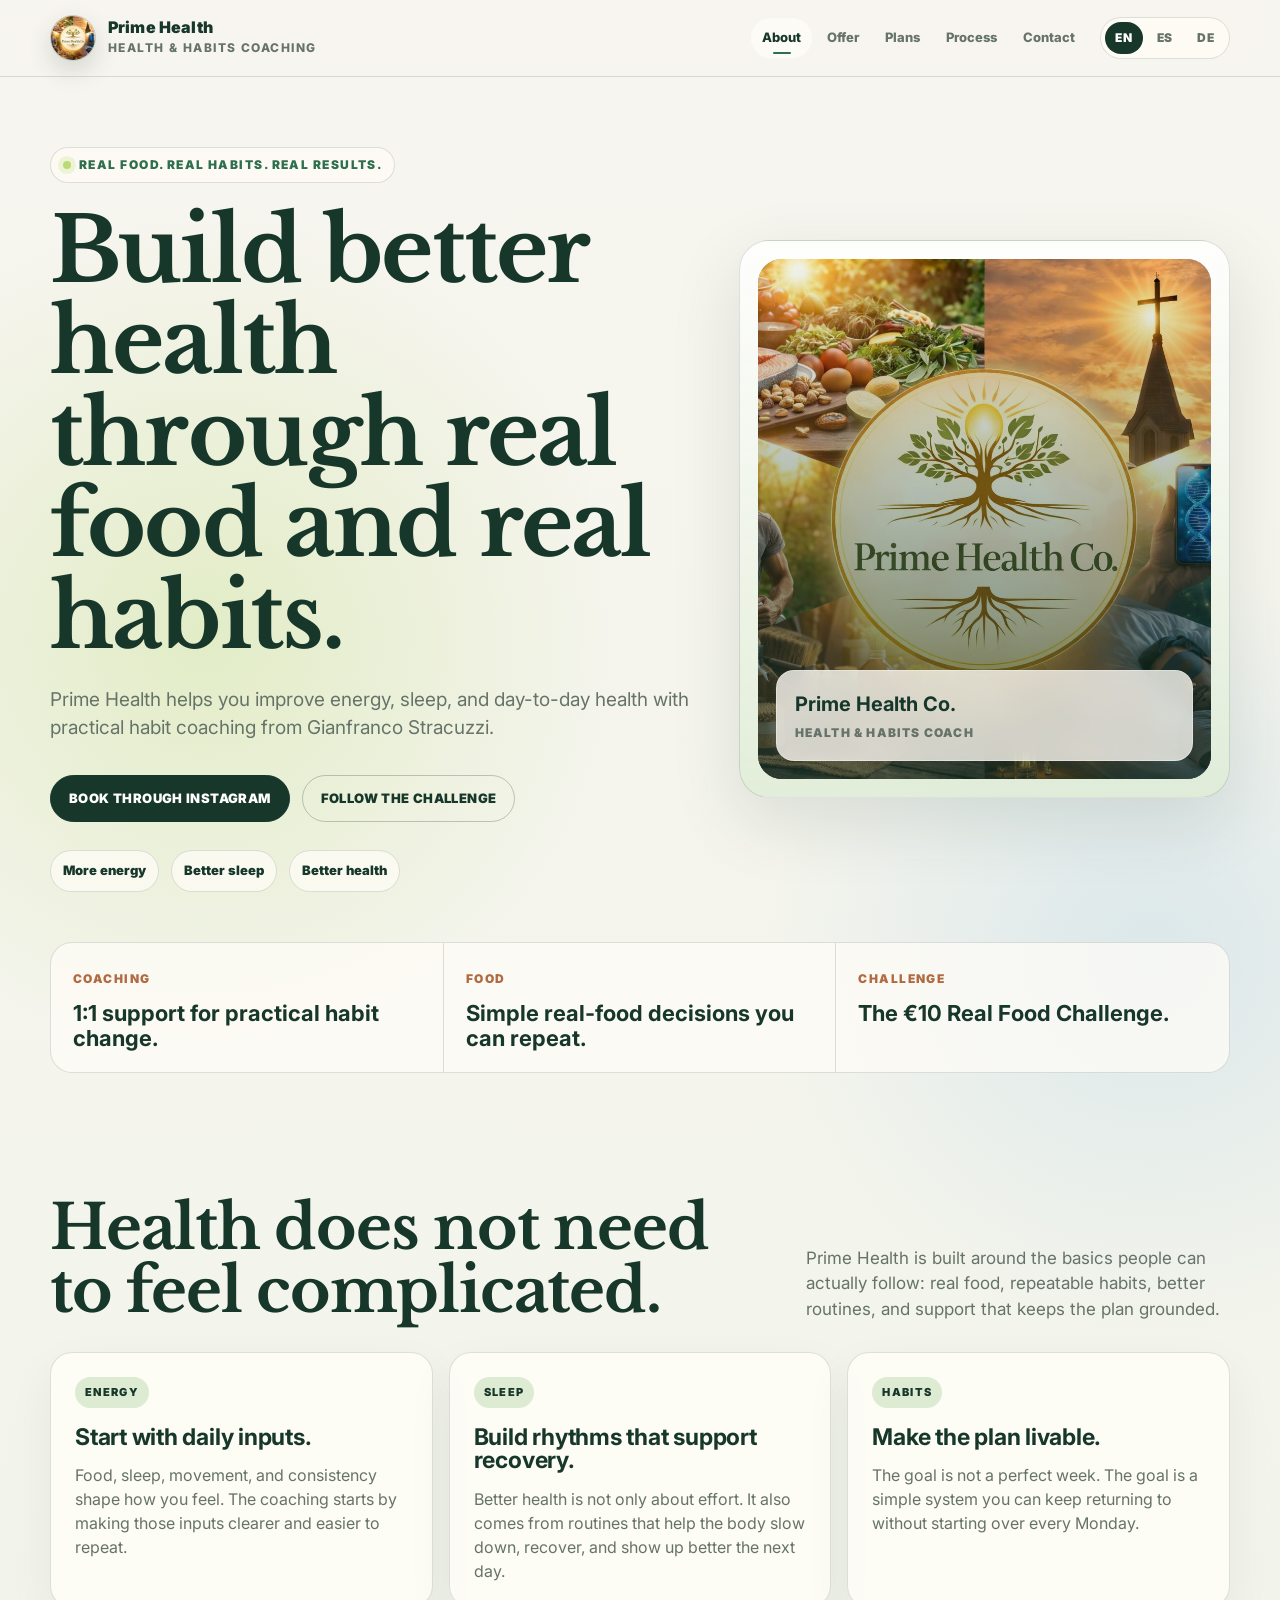
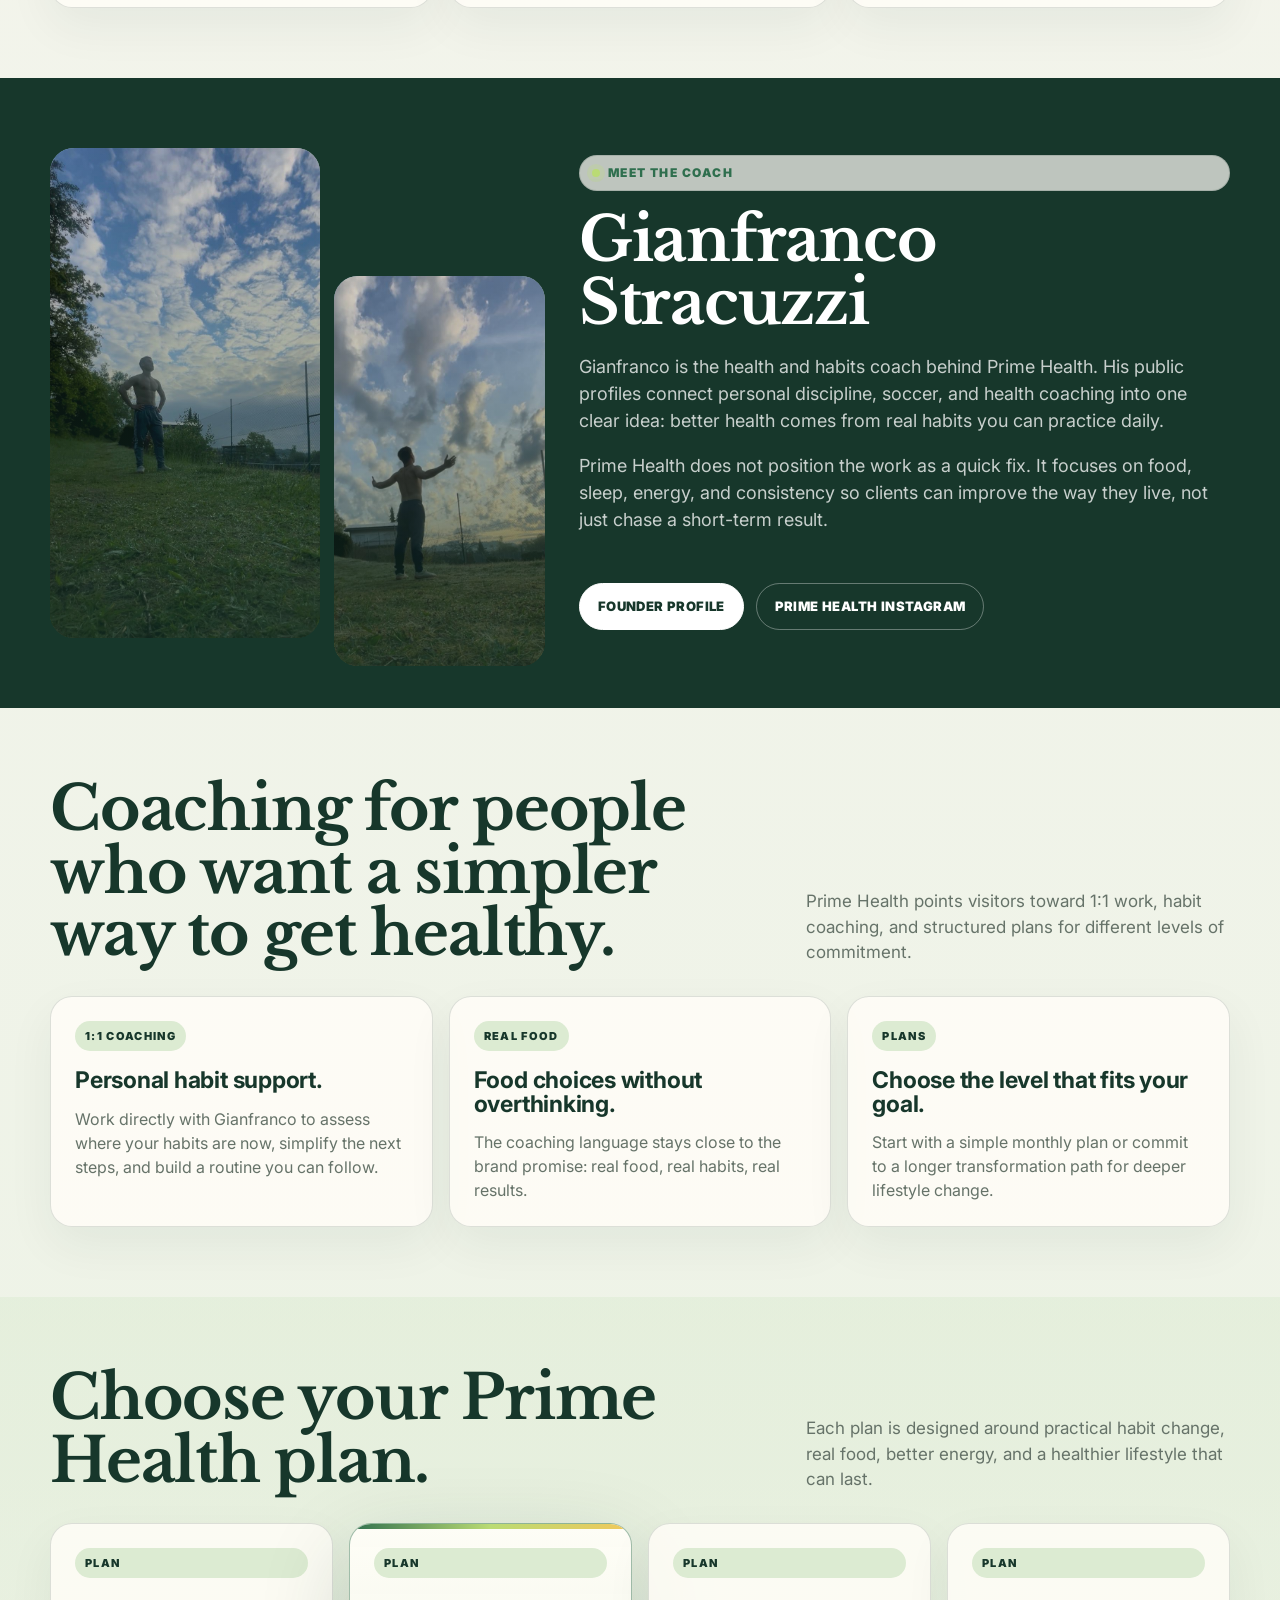
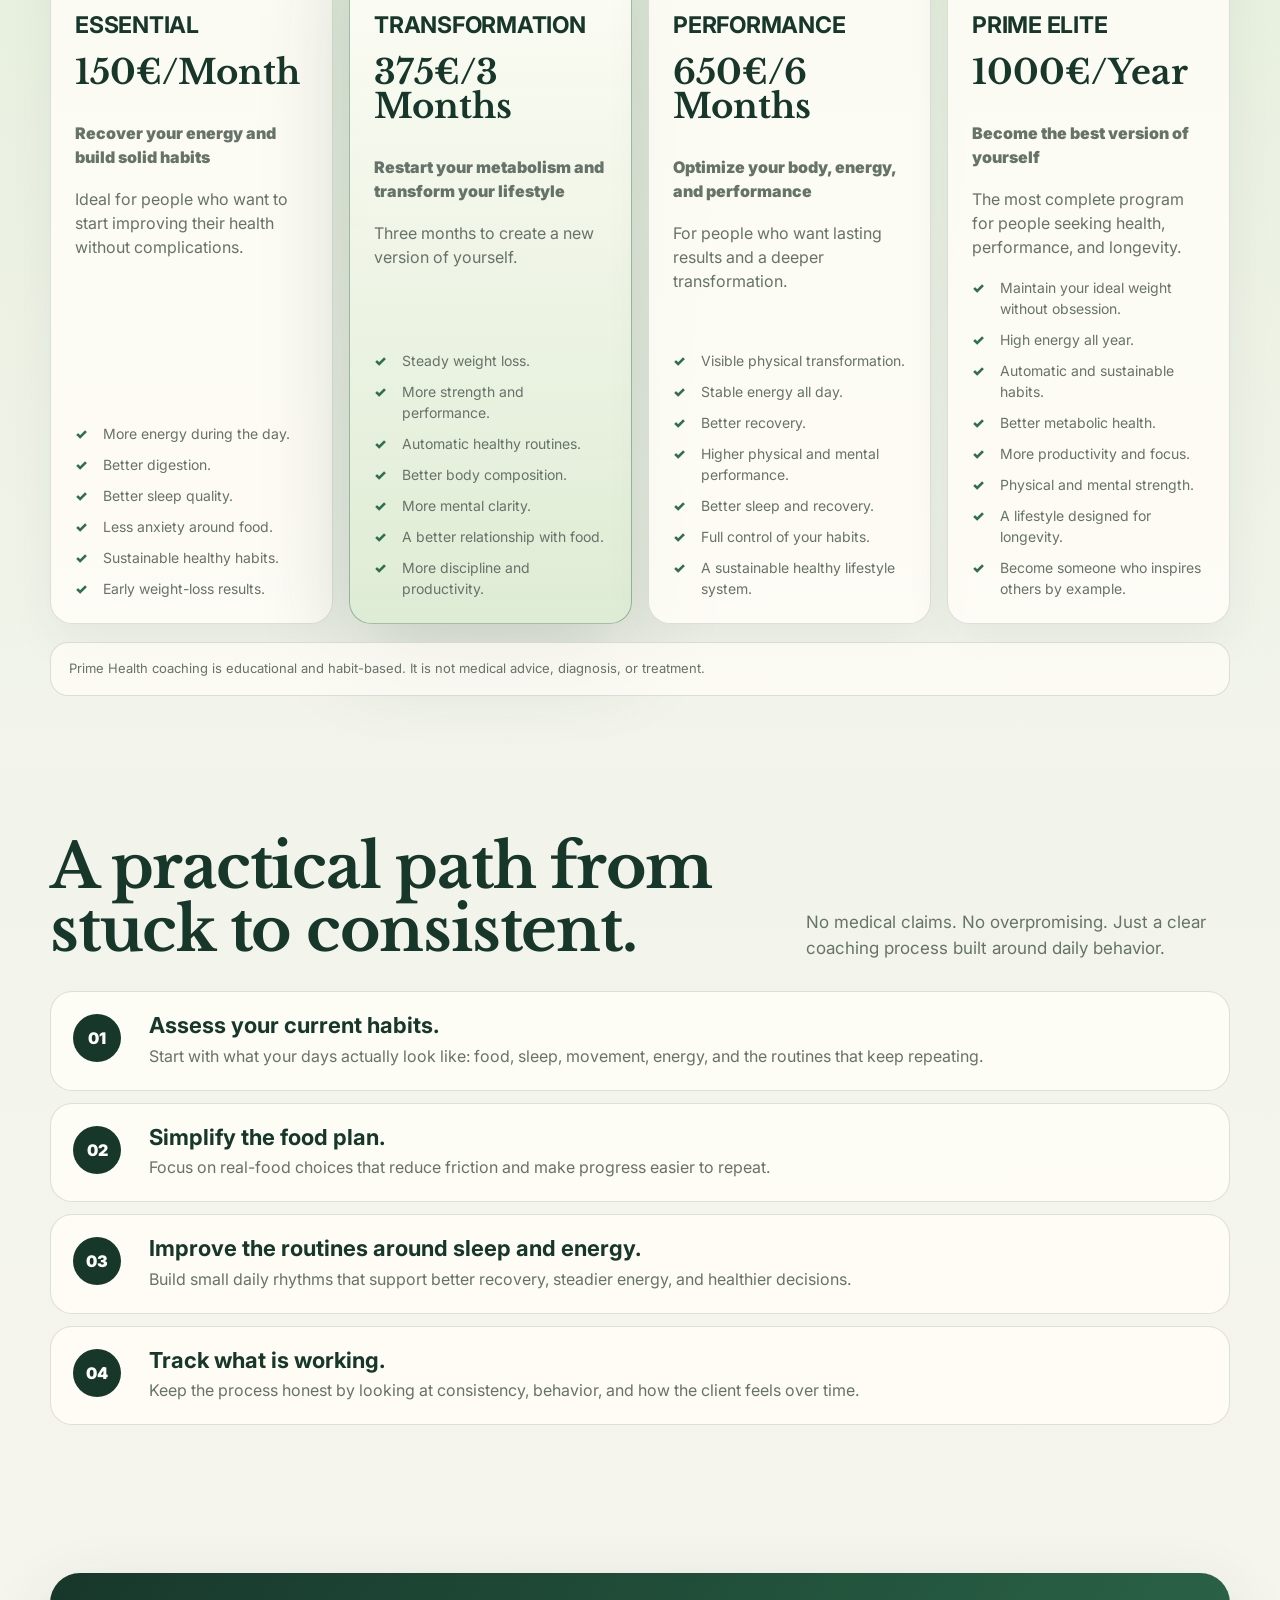
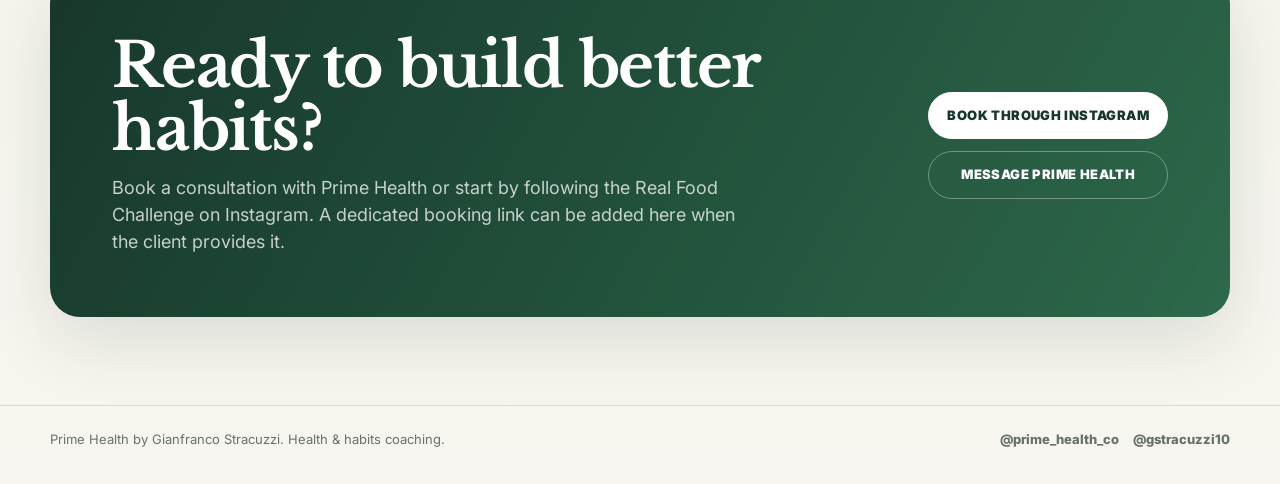
==== index.html @ ab80b210 "Add Prime Health logo and founder photos" ====
<!DOCTYPE html>
<html lang="en">
<head>
  <meta charset="UTF-8">
  <meta name="viewport" content="width=device-width, initial-scale=1.0">
  <meta name="description" content="Prime Health by Gianfranco Stracuzzi helps people build better energy, sleep, and health through real food, real habits, and 1:1 coaching.">
  <title>Prime Health | Real Food. Real Habits. Real Results.</title>
  <link rel="preconnect" href="https://fonts.googleapis.com">
  <link rel="preconnect" href="https://fonts.gstatic.com" crossorigin>
  <link href="https://fonts.googleapis.com/css2?family=Inter:wght@400;500;600;700;800;900&family=Libre+Baskerville:wght@400;700&display=swap" rel="stylesheet">
  <style>
    :root {
      --bg: #f7f5ef;
      --paper: #fffdf7;
      --ink: #17372b;
      --muted: #667369;
      --line: rgba(23, 55, 43, 0.14);
      --line-strong: rgba(23, 55, 43, 0.26);
      --green: #2f6f4e;
      --green-dark: #17372b;
      --lime: #badb74;
      --mint: #dcebd2;
      --clay: #b16b42;
      --sun: #f1c85b;
      --sky: #b9d6e8;
      --white: #ffffff;
      --shadow: 0 24px 70px rgba(23, 55, 43, 0.12);
      --shadow-strong: 0 32px 90px rgba(23, 55, 43, 0.2);
      --serif: "Libre Baskerville", Georgia, serif;
      --sans: "Inter", system-ui, -apple-system, BlinkMacSystemFont, "Segoe UI", sans-serif;
    }

    * { box-sizing: border-box; margin: 0; padding: 0; }
    html { scroll-behavior: smooth; scroll-padding-top: 96px; }
    body {
      min-height: 100vh;
      background:
        radial-gradient(circle at 16% 12%, rgba(186, 219, 116, 0.32), transparent 26rem),
        radial-gradient(circle at 90% 18%, rgba(185, 214, 232, 0.42), transparent 24rem),
        linear-gradient(180deg, var(--bg), #eef3e7 58%, var(--bg));
      color: var(--ink);
      font-family: var(--sans);
      line-height: 1.5;
    }
    a { color: inherit; text-decoration: none; }
    img { display: block; max-width: 100%; }
    button { font: inherit; }

    .page-shell { min-height: 100vh; overflow: hidden; }

    .nav {
      position: sticky;
      top: 0;
      z-index: 30;
      border-bottom: 1px solid var(--line);
      background: rgba(247, 245, 239, 0.88);
      backdrop-filter: blur(18px);
    }

    .nav-inner,
    .section-inner {
      width: min(1180px, calc(100% - 36px));
      margin: 0 auto;
    }

    .nav-inner {
      min-height: 76px;
      display: flex;
      align-items: center;
      justify-content: space-between;
      gap: 18px;
    }

    .brand-lockup {
      display: inline-flex;
      align-items: center;
      gap: 12px;
      min-width: 0;
    }

    .brand-mark {
      width: 46px;
      height: 46px;
      border: 1px solid var(--line-strong);
      border-radius: 50%;
      background: var(--paper);
      display: grid;
      place-items: center;
      flex: 0 0 auto;
      overflow: hidden;
      box-shadow: 0 10px 24px rgba(23, 55, 43, 0.16);
    }

    .brand-mark img {
      width: 100%;
      height: 100%;
      object-fit: cover;
      object-position: center;
    }

    .brand-name {
      display: block;
      font-weight: 900;
      letter-spacing: 0.01em;
      line-height: 1;
    }

    .brand-sub {
      display: block;
      margin-top: 4px;
      color: var(--muted);
      font-size: 12px;
      font-weight: 800;
      letter-spacing: 0.12em;
      text-transform: uppercase;
    }

    .nav-right {
      display: flex;
      align-items: center;
      justify-content: flex-end;
      gap: 14px;
      min-width: 0;
    }

    .nav-links {
      display: flex;
      align-items: center;
      gap: 4px;
      color: var(--muted);
      font-size: 13px;
      font-weight: 800;
    }

    .nav-link {
      position: relative;
      padding: 10px 11px;
      border-radius: 999px;
      transition: color 0.18s ease, background 0.18s ease;
      white-space: nowrap;
    }
    .nav-link:hover,
    .nav-link[aria-current="true"] {
      color: var(--green-dark);
      background: rgba(255, 253, 247, 0.78);
    }
    .nav-link[aria-current="true"]::after {
      content: "";
      position: absolute;
      left: 50%;
      bottom: 4px;
      width: 18px;
      height: 2px;
      border-radius: 999px;
      background: var(--green);
      transform: translateX(-50%);
    }

    .language-switcher {
      display: inline-flex;
      align-items: center;
      gap: 3px;
      padding: 4px;
      border: 1px solid var(--line);
      border-radius: 999px;
      background: rgba(255, 253, 247, 0.78);
    }

    .lang-btn {
      min-width: 38px;
      min-height: 32px;
      border: 0;
      border-radius: 999px;
      background: transparent;
      color: var(--muted);
      cursor: pointer;
      font-size: 12px;
      font-weight: 900;
      letter-spacing: 0.05em;
      transition: background 0.18s ease, color 0.18s ease, transform 0.18s ease;
    }
    .lang-btn:hover { color: var(--green-dark); transform: translateY(-1px); }
    .lang-btn.active { background: var(--green-dark); color: var(--white); }

    .button {
      display: inline-flex;
      align-items: center;
      justify-content: center;
      min-height: 46px;
      padding: 13px 18px;
      border: 1px solid var(--green-dark);
      border-radius: 999px;
      background: var(--green-dark);
      color: var(--white);
      font-size: 13px;
      font-weight: 900;
      letter-spacing: 0.03em;
      text-transform: uppercase;
      transition: transform 0.18s ease, box-shadow 0.18s ease, background 0.18s ease;
      white-space: nowrap;
    }

    .button:hover { transform: translateY(-2px); box-shadow: 0 14px 30px rgba(23, 55, 43, 0.18); background: var(--green); }
    .button.secondary { background: transparent; color: var(--green-dark); border-color: var(--line-strong); }
    .button.secondary:hover { border-color: var(--green-dark); background: rgba(255, 255, 255, 0.62); }

    .hero { padding: 70px 0 32px; }
    .hero-grid {
      display: grid;
      grid-template-columns: minmax(0, 1fr) minmax(340px, 0.76fr);
      gap: 42px;
      align-items: center;
    }

    .kicker {
      display: inline-flex;
      align-items: center;
      gap: 8px;
      padding: 8px 12px;
      border: 1px solid var(--line);
      border-radius: 999px;
      background: rgba(255, 253, 247, 0.72);
      color: var(--green);
      font-size: 12px;
      font-weight: 900;
      letter-spacing: 0.12em;
      text-transform: uppercase;
    }
    .kicker::before {
      content: "";
      width: 8px;
      height: 8px;
      border-radius: 50%;
      background: var(--lime);
      box-shadow: 0 0 0 5px rgba(186, 219, 116, 0.24);
    }

    h1, h2, h3 { color: var(--green-dark); line-height: 1.02; }
    h1 {
      margin-top: 22px;
      font-family: var(--serif);
      font-size: clamp(46px, 7vw, 92px);
      letter-spacing: -0.02em;
      max-width: 900px;
    }
    h2 { font-family: var(--serif); font-size: clamp(34px, 4.8vw, 62px); letter-spacing: -0.02em; }

    .hero-copy { margin-top: 24px; max-width: 650px; color: var(--muted); font-size: 19px; }
    .hero-actions { margin-top: 32px; display: flex; flex-wrap: wrap; gap: 12px; }
    .hero-proof { margin-top: 28px; display: flex; flex-wrap: wrap; gap: 12px; }
    .proof-pill {
      padding: 10px 12px;
      border: 1px solid var(--line);
      border-radius: 999px;
      background: rgba(255, 253, 247, 0.72);
      color: var(--green-dark);
      font-size: 13px;
      font-weight: 900;
    }

    .hero-card {
      position: relative;
      padding: 18px;
      border: 1px solid var(--line);
      border-radius: 30px;
      background: linear-gradient(180deg, rgba(255,255,255,0.84), rgba(220,235,210,0.74));
      box-shadow: var(--shadow);
    }

    .photo-card {
      position: relative;
      min-height: 520px;
      border-radius: 24px;
      overflow: hidden;
      background:
        linear-gradient(180deg, rgba(80, 130, 168, 0.35), rgba(23, 55, 43, 0.78)),
        linear-gradient(145deg, #a9c8df, #e7d295 42%, #6f8b62 72%, #18392d);
      isolation: isolate;
    }
    .photo-card::before {
      content: "";
      position: absolute;
      inset: 0;
      background: linear-gradient(180deg, rgba(23, 55, 43, 0.06), rgba(23, 55, 43, 0.68));
      z-index: 1;
      pointer-events: none;
    }
    .photo-card img {
      width: 100%;
      height: 100%;
      min-height: inherit;
      object-fit: cover;
      object-position: center;
      filter: saturate(1.04) contrast(1.02);
    }
    .logo-card img {
      object-fit: cover;
      object-position: center;
    }

    .photo-card.missing-photo::after {
      content: "Founder photo slot";
      position: absolute;
      inset: 0;
      display: grid;
      place-items: center;
      color: rgba(255, 255, 255, 0.82);
      font-weight: 900;
      letter-spacing: 0.08em;
      text-transform: uppercase;
      z-index: 0;
    }
    .photo-caption {
      position: absolute;
      left: 18px;
      right: 18px;
      bottom: 18px;
      z-index: 2;
      padding: 18px;
      border: 1px solid rgba(255, 255, 255, 0.34);
      border-radius: 18px;
      background: rgba(255, 253, 247, 0.78);
      backdrop-filter: blur(12px);
      color: var(--green-dark);
    }
    .photo-caption strong { display: block; font-size: 20px; }
    .photo-caption span { display: block; margin-top: 5px; color: var(--muted); font-size: 12px; font-weight: 900; letter-spacing: 0.1em; text-transform: uppercase; }

    .trust-band { padding: 18px 0 54px; }
    .trust-grid {
      display: grid;
      grid-template-columns: repeat(3, 1fr);
      border: 1px solid var(--line);
      border-radius: 22px;
      background: rgba(255, 253, 247, 0.72);
      overflow: hidden;
    }
    .trust-item { padding: 22px; min-height: 116px; border-right: 1px solid var(--line); }
    .trust-item:last-child { border-right: 0; }
    .trust-item span { color: var(--clay); font-size: 12px; font-weight: 900; letter-spacing: 0.12em; text-transform: uppercase; }
    .trust-item strong { display: block; margin-top: 12px; color: var(--green-dark); font-size: 22px; line-height: 1.12; }

    section { padding: 70px 0; }
    .section-heading {
      display: grid;
      grid-template-columns: minmax(0, 0.86fr) minmax(280px, 0.5fr);
      gap: 28px;
      align-items: end;
      margin-bottom: 30px;
    }
    .section-heading p, .large-copy { color: var(--muted); font-size: 17px; }

    .cards-grid, .plans-grid { display: grid; grid-template-columns: repeat(3, 1fr); gap: 16px; }
    .card, .plan-card {
      padding: 24px;
      border: 1px solid var(--line);
      border-radius: 22px;
      background: rgba(255, 253, 247, 0.84);
      min-height: 230px;
      box-shadow: 0 18px 48px rgba(23, 55, 43, 0.06);
    }
    .card h3, .plan-card h3 { font-size: 23px; letter-spacing: -0.01em; }
    .card p, .plan-card p { margin-top: 14px; color: var(--muted); }
    .tag {
      display: inline-flex;
      margin-bottom: 18px;
      padding: 7px 10px;
      border-radius: 999px;
      background: var(--mint);
      color: var(--green-dark);
      font-size: 11px;
      font-weight: 900;
      letter-spacing: 0.12em;
      text-transform: uppercase;
    }

    .founder { background: var(--green-dark); color: var(--white); }
    .founder h2, .founder h3 { color: var(--white); }
    .founder .section-heading p, .founder .large-copy { color: rgba(255, 255, 255, 0.72); }
    .founder-grid { display: grid; grid-template-columns: minmax(310px, 0.76fr) minmax(0, 1fr); gap: 34px; align-items: center; }
    .founder-gallery { display: grid; grid-template-columns: 0.92fr 0.72fr; gap: 14px; align-items: end; }
    .founder-gallery .photo-card:first-child { min-height: 490px; }
    .founder-gallery .photo-card:last-child { min-height: 390px; transform: translateY(28px); }
    .founder-copy { display: grid; align-content: center; gap: 18px; }
    .founder-copy p { color: rgba(255, 255, 255, 0.76); font-size: 18px; }
    .founder .button { background: var(--white); color: var(--green-dark); border-color: var(--white); }
    .founder .button.secondary { background: transparent; color: var(--white); border-color: rgba(255, 255, 255, 0.34); }

    .plans { background: linear-gradient(180deg, rgba(220, 235, 210, 0.52), rgba(247, 245, 239, 0.2)); }
    .plans-grid { grid-template-columns: repeat(4, minmax(0, 1fr)); align-items: stretch; }
    .plan-card {
      position: relative;
      display: flex;
      flex-direction: column;
      gap: 18px;
      min-height: 100%;
      overflow: hidden;
    }
    .plan-card.featured {
      border-color: rgba(47, 111, 78, 0.45);
      background: linear-gradient(180deg, rgba(255, 253, 247, 0.96), rgba(220, 235, 210, 0.9));
      box-shadow: var(--shadow-strong);
      transform: translateY(-10px);
    }
    .plan-card.featured::before {
      content: "";
      position: absolute;
      inset: 0 0 auto 0;
      height: 5px;
      background: linear-gradient(90deg, var(--green), var(--lime), var(--sun));
    }
    .plan-price {
      font-family: var(--serif);
      color: var(--green-dark);
      font-size: 34px;
      line-height: 1;
      font-weight: 700;
    }
    .plan-title { text-transform: uppercase; font-size: 18px; letter-spacing: 0.08em; }
    .plan-subtitle { color: var(--green-dark); font-weight: 900; font-size: 16px; }
    .plan-description { margin-top: 0 !important; }
    .plan-list { display: grid; gap: 10px; margin-top: auto; list-style: none; }
    .plan-list li {
      display: grid;
      grid-template-columns: 20px minmax(0, 1fr);
      gap: 8px;
      color: var(--muted);
      font-size: 14px;
    }
    .plan-list li::before { content: "✓"; color: var(--green); font-weight: 900; }
    .disclaimer {
      margin-top: 18px;
      padding: 16px 18px;
      border: 1px solid var(--line);
      border-radius: 18px;
      background: rgba(255, 253, 247, 0.72);
      color: var(--muted);
      font-size: 13px;
    }

    .process-list { display: grid; gap: 12px; }
    .process-item {
      display: grid;
      grid-template-columns: 58px minmax(0, 1fr);
      gap: 18px;
      align-items: start;
      padding: 22px;
      border: 1px solid var(--line);
      border-radius: 22px;
      background: rgba(255, 253, 247, 0.84);
    }
    .step-number { width: 48px; height: 48px; border-radius: 50%; background: var(--green-dark); color: var(--white); display: grid; place-items: center; font-weight: 900; }
    .process-item h3 { font-size: 22px; }
    .process-item p { margin-top: 7px; color: var(--muted); }

    .cta { padding: 78px 0 88px; }
    .cta-panel {
      padding: clamp(28px, 6vw, 62px);
      border-radius: 30px;
      background: linear-gradient(120deg, rgba(23, 55, 43, 0.92), rgba(47, 111, 78, 0.88)), var(--green-dark);
      color: var(--white);
      display: grid;
      grid-template-columns: minmax(0, 1fr) auto;
      gap: 30px;
      align-items: center;
      box-shadow: var(--shadow);
    }
    .cta-panel h2 { color: var(--white); }
    .cta-panel p { margin-top: 14px; max-width: 650px; color: rgba(255, 255, 255, 0.75); font-size: 18px; }
    .cta-actions { display: grid; gap: 12px; justify-items: stretch; }
    .cta .button { background: var(--white); color: var(--green-dark); border-color: var(--white); }
    .cta .button.secondary { background: transparent; color: var(--white); border-color: rgba(255, 255, 255, 0.34); }

    footer { padding: 24px 0 34px; border-top: 1px solid var(--line); color: var(--muted); font-size: 13px; }
    .footer-inner { display: flex; align-items: center; justify-content: space-between; gap: 16px; flex-wrap: wrap; }
    .footer-links { display: flex; gap: 14px; font-weight: 800; }

    .reveal { opacity: 0; transform: translateY(26px); transition: opacity 0.7s ease, transform 0.7s ease; }
    .reveal.is-visible { opacity: 1; transform: translateY(0); }
    .reveal-scale { opacity: 0; transform: translateY(18px) scale(0.985); transition: opacity 0.75s ease, transform 0.75s ease; }
    .reveal-scale.is-visible { opacity: 1; transform: translateY(0) scale(1); }

    @media (prefers-reduced-motion: reduce) {
      html { scroll-behavior: auto; }
      *, *::before, *::after { animation-duration: 0.001ms !important; animation-iteration-count: 1 !important; transition-duration: 0.001ms !important; }
      .reveal, .reveal-scale { opacity: 1; transform: none; }
      .plan-card.featured { transform: none; }
      .founder-gallery .photo-card:last-child { transform: none; }
    }

    @media (max-width: 1080px) {
      .nav-inner {
        min-height: auto;
        padding: 10px 0 12px;
        flex-wrap: wrap;
      }
      .nav-right {
        width: 100%;
        align-items: center;
        justify-content: space-between;
        gap: 10px;
      }
      .nav-links {
        display: flex;
        flex: 1 1 auto;
        min-width: 0;
        overflow-x: auto;
        scrollbar-width: none;
        padding-bottom: 2px;
      }
      .nav-links::-webkit-scrollbar { display: none; }
      .nav-link {
        padding: 10px 12px;
        background: rgba(255, 253, 247, 0.52);
      }
      .plans-grid { grid-template-columns: repeat(2, minmax(0, 1fr)); }
    }

    @media (max-width: 900px) {
      .hero-grid, .section-heading, .founder-grid, .cta-panel { grid-template-columns: 1fr; }
      .hero { padding-top: 44px; }
      .photo-card { min-height: 430px; }
      .trust-grid, .cards-grid { grid-template-columns: 1fr; }
      .trust-item { border-right: 0; border-bottom: 1px solid var(--line); }
      .trust-item:last-child { border-bottom: 0; }
      .founder-gallery .photo-card:first-child, .founder-gallery .photo-card:last-child { min-height: 390px; transform: none; }
      .cta-actions { justify-items: start; }
    }

    @media (max-width: 640px) {
      .nav-inner, .section-inner { width: min(100% - 28px, 1180px); }
      .nav-inner { min-height: 70px; }
      .brand-mark { width: 38px; height: 38px; }
      .brand-sub { display: none; }
      .nav-right { gap: 8px; }
      .lang-btn { min-width: 34px; min-height: 30px; font-size: 11px; }
      h1 { font-size: 43px; }
      .hero-copy { font-size: 17px; }
      .hero-actions { display: grid; }
      .button { width: 100%; }
      section { padding: 52px 0; }
      .card, .plan-card, .process-item { padding: 20px; }
      .plans-grid, .founder-gallery { grid-template-columns: 1fr; }
      .plan-card.featured { transform: none; }
      .process-item { grid-template-columns: 1fr; }
      .footer-inner { align-items: flex-start; flex-direction: column; }
      .footer-links { flex-wrap: wrap; }
    }
  </style>
</head>
<body>
  <div class="page-shell">
    <header class="nav" aria-label="Main navigation">
      <div class="nav-inner">
        <a class="brand-lockup" href="#top" aria-label="Prime Health home">
          <span class="brand-mark"><img src="assets/prime-health-logo.jpg" alt="Prime Health Co. logo"></span>
          <span>
            <span class="brand-name">Prime Health</span>
            <span class="brand-sub" data-i18n="brand.sub">Health & Habits Coaching</span>
          </span>
        </a>
        <div class="nav-right">
          <nav class="nav-links" aria-label="Site links">
            <a class="nav-link" href="#about" data-i18n="nav.about">About</a>
            <a class="nav-link" href="#offer" data-i18n="nav.offer">Offer</a>
            <a class="nav-link" href="#plans" data-i18n="nav.plans">Plans</a>
            <a class="nav-link" href="#process" data-i18n="nav.process">Process</a>
            <a class="nav-link" href="#contact" data-i18n="nav.contact">Contact</a>
          </nav>
          <div class="language-switcher" aria-label="Language selector">
            <button class="lang-btn active" type="button" data-lang="en" aria-pressed="true">EN</button>
            <button class="lang-btn" type="button" data-lang="es" aria-pressed="false">ES</button>
            <button class="lang-btn" type="button" data-lang="de" aria-pressed="false">DE</button>
          </div>
        </div>
      </div>
    </header>

    <main id="top">
      <section class="hero" aria-labelledby="hero-title" data-section="top">
        <div class="section-inner hero-grid">
          <div class="reveal">
            <span class="kicker" data-i18n="hero.kicker">Real food. Real habits. Real results.</span>
            <h1 id="hero-title" data-i18n="hero.title">Build better health through real food and real habits.</h1>
            <p class="hero-copy" data-i18n="hero.copy">Prime Health helps you improve energy, sleep, and day-to-day health with practical habit coaching from Gianfranco Stracuzzi.</p>
            <div class="hero-actions">
              <a class="button" href="https://www.instagram.com/prime_health_co/" target="_blank" rel="noreferrer" data-i18n="cta.book">Book through Instagram</a>
              <a class="button secondary" href="https://www.instagram.com/prime_health_co/" target="_blank" rel="noreferrer" data-i18n="cta.challenge">Follow the challenge</a>
            </div>
            <div class="hero-proof" aria-label="Prime Health focus areas">
              <span class="proof-pill" data-i18n="proof.energy">More energy</span>
              <span class="proof-pill" data-i18n="proof.sleep">Better sleep</span>
              <span class="proof-pill" data-i18n="proof.health">Better health</span>
            </div>
          </div>

          <aside class="hero-card reveal-scale" aria-label="Prime Health coaching card">
            <div class="photo-card logo-card">
              <img src="assets/prime-health-logo.jpg" alt="Prime Health Co. logo">
              <div class="photo-caption">
                <strong>Prime Health Co.</strong>
                <span data-i18n="founder.role">Health & Habits Coach</span>
              </div>
            </div>
          </aside>
        </div>
      </section>

      <div class="trust-band reveal">
        <div class="section-inner trust-grid" aria-label="Prime Health trust points">
          <div class="trust-item">
            <span data-i18n="trust.one.label">Coaching</span>
            <strong data-i18n="trust.one.copy">1:1 support for practical habit change.</strong>
          </div>
          <div class="trust-item">
            <span data-i18n="trust.two.label">Food</span>
            <strong data-i18n="trust.two.copy">Simple real-food decisions you can repeat.</strong>
          </div>
          <div class="trust-item">
            <span data-i18n="trust.three.label">Challenge</span>
            <strong data-i18n="trust.three.copy">The €10 Real Food Challenge.</strong>
          </div>
        </div>
      </div>

      <section id="about" aria-labelledby="about-title" data-section="about">
        <div class="section-inner">
          <div class="section-heading reveal">
            <h2 id="about-title" data-i18n="about.title">Health does not need to feel complicated.</h2>
            <p data-i18n="about.copy">Prime Health is built around the basics people can actually follow: real food, repeatable habits, better routines, and support that keeps the plan grounded.</p>
          </div>
          <div class="cards-grid">
            <article class="card reveal">
              <span class="tag" data-i18n="about.card1.tag">Energy</span>
              <h3 data-i18n="about.card1.title">Start with daily inputs.</h3>
              <p data-i18n="about.card1.copy">Food, sleep, movement, and consistency shape how you feel. The coaching starts by making those inputs clearer and easier to repeat.</p>
            </article>
            <article class="card reveal">
              <span class="tag" data-i18n="about.card2.tag">Sleep</span>
              <h3 data-i18n="about.card2.title">Build rhythms that support recovery.</h3>
              <p data-i18n="about.card2.copy">Better health is not only about effort. It also comes from routines that help the body slow down, recover, and show up better the next day.</p>
            </article>
            <article class="card reveal">
              <span class="tag" data-i18n="about.card3.tag">Habits</span>
              <h3 data-i18n="about.card3.title">Make the plan livable.</h3>
              <p data-i18n="about.card3.copy">The goal is not a perfect week. The goal is a simple system you can keep returning to without starting over every Monday.</p>
            </article>
          </div>
        </div>
      </section>

      <section class="founder" aria-labelledby="founder-title">
        <div class="section-inner founder-grid">
          <div class="founder-gallery reveal-scale">
            <div class="photo-card missing-photo">
              <img src="assets/founder-field.jpg" alt="Gianfranco Stracuzzi standing outside after training" onerror="this.closest('.photo-card').classList.add('missing-photo'); this.remove();">
            </div>
            <div class="photo-card missing-photo">
              <img src="assets/founder-sky.jpg" alt="Gianfranco Stracuzzi facing the sky outdoors" onerror="this.closest('.photo-card').classList.add('missing-photo'); this.remove();">
            </div>
          </div>
          <div class="founder-copy reveal">
            <span class="kicker" data-i18n="founder.kicker">Meet the coach</span>
            <h2 id="founder-title">Gianfranco Stracuzzi</h2>
            <p data-i18n="founder.copy1">Gianfranco is the health and habits coach behind Prime Health. His public profiles connect personal discipline, soccer, and health coaching into one clear idea: better health comes from real habits you can practice daily.</p>
            <p data-i18n="founder.copy2">Prime Health does not position the work as a quick fix. It focuses on food, sleep, energy, and consistency so clients can improve the way they live, not just chase a short-term result.</p>
            <div class="hero-actions">
              <a class="button" href="https://www.instagram.com/gstracuzzi10/" target="_blank" rel="noreferrer" data-i18n="founder.cta1">Founder profile</a>
              <a class="button secondary" href="https://www.instagram.com/prime_health_co/" target="_blank" rel="noreferrer" data-i18n="founder.cta2">Prime Health Instagram</a>
            </div>
          </div>
        </div>
      </section>

      <section id="offer" aria-labelledby="offer-title" data-section="offer">
        <div class="section-inner">
          <div class="section-heading reveal">
            <h2 id="offer-title" data-i18n="offer.title">Coaching for people who want a simpler way to get healthy.</h2>
            <p data-i18n="offer.copy">Prime Health points visitors toward 1:1 work, habit coaching, and structured plans for different levels of commitment.</p>
          </div>
          <div class="cards-grid">
            <article class="card reveal">
              <span class="tag" data-i18n="offer.card1.tag">1:1 Coaching</span>
              <h3 data-i18n="offer.card1.title">Personal habit support.</h3>
              <p data-i18n="offer.card1.copy">Work directly with Gianfranco to assess where your habits are now, simplify the next steps, and build a routine you can follow.</p>
            </article>
            <article class="card reveal">
              <span class="tag" data-i18n="offer.card2.tag">Real Food</span>
              <h3 data-i18n="offer.card2.title">Food choices without overthinking.</h3>
              <p data-i18n="offer.card2.copy">The coaching language stays close to the brand promise: real food, real habits, real results.</p>
            </article>
            <article class="card reveal">
              <span class="tag" data-i18n="offer.card3.tag">Plans</span>
              <h3 data-i18n="offer.card3.title">Choose the level that fits your goal.</h3>
              <p data-i18n="offer.card3.copy">Start with a simple monthly plan or commit to a longer transformation path for deeper lifestyle change.</p>
            </article>
          </div>
        </div>
      </section>

      <section id="plans" class="plans" aria-labelledby="plans-title" data-section="plans">
        <div class="section-inner">
          <div class="section-heading reveal">
            <h2 id="plans-title" data-i18n="plans.title">Choose your Prime Health plan.</h2>
            <p data-i18n="plans.copy">Each plan is designed around practical habit change, real food, better energy, and a healthier lifestyle that can last.</p>
          </div>
          <div class="plans-grid" id="plansGrid" aria-label="Prime Health pricing plans"></div>
          <p class="disclaimer reveal" data-i18n="plans.disclaimer">Prime Health coaching is educational and habit-based. It is not medical advice, diagnosis, or treatment.</p>
        </div>
      </section>

      <section id="process" aria-labelledby="process-title" data-section="process">
        <div class="section-inner">
          <div class="section-heading reveal">
            <h2 id="process-title" data-i18n="process.title">A practical path from stuck to consistent.</h2>
            <p data-i18n="process.copy">No medical claims. No overpromising. Just a clear coaching process built around daily behavior.</p>
          </div>
          <div class="process-list">
            <article class="process-item reveal">
              <span class="step-number">01</span>
              <div>
                <h3 data-i18n="process.step1.title">Assess your current habits.</h3>
                <p data-i18n="process.step1.copy">Start with what your days actually look like: food, sleep, movement, energy, and the routines that keep repeating.</p>
              </div>
            </article>
            <article class="process-item reveal">
              <span class="step-number">02</span>
              <div>
                <h3 data-i18n="process.step2.title">Simplify the food plan.</h3>
                <p data-i18n="process.step2.copy">Focus on real-food choices that reduce friction and make progress easier to repeat.</p>
              </div>
            </article>
            <article class="process-item reveal">
              <span class="step-number">03</span>
              <div>
                <h3 data-i18n="process.step3.title">Improve the routines around sleep and energy.</h3>
                <p data-i18n="process.step3.copy">Build small daily rhythms that support better recovery, steadier energy, and healthier decisions.</p>
              </div>
            </article>
            <article class="process-item reveal">
              <span class="step-number">04</span>
              <div>
                <h3 data-i18n="process.step4.title">Track what is working.</h3>
                <p data-i18n="process.step4.copy">Keep the process honest by looking at consistency, behavior, and how the client feels over time.</p>
              </div>
            </article>
          </div>
        </div>
      </section>

      <section id="contact" class="cta" aria-labelledby="contact-title" data-section="contact">
        <div class="section-inner cta-panel reveal-scale">
          <div>
            <h2 id="contact-title" data-i18n="contact.title">Ready to build better habits?</h2>
            <p data-i18n="contact.copy">Book a consultation with Prime Health or start by following the Real Food Challenge on Instagram. A dedicated booking link can be added here when the client provides it.</p>
          </div>
          <div class="cta-actions">
            <a class="button" href="https://www.instagram.com/prime_health_co/" target="_blank" rel="noreferrer" data-i18n="cta.book">Book through Instagram</a>
            <a class="button secondary" href="https://www.instagram.com/prime_health_co/" target="_blank" rel="noreferrer" data-i18n="cta.message">Message Prime Health</a>
          </div>
        </div>
      </section>
    </main>

    <footer>
      <div class="section-inner footer-inner">
        <p data-i18n="footer.copy">Prime Health by Gianfranco Stracuzzi. Health & habits coaching.</p>
        <div class="footer-links">
          <a href="https://www.instagram.com/prime_health_co/" target="_blank" rel="noreferrer">@prime_health_co</a>
          <a href="https://www.instagram.com/gstracuzzi10/" target="_blank" rel="noreferrer">@gstracuzzi10</a>
        </div>
      </div>
    </footer>
  </div>

  <script>
    const translations = {
      en: {
        "brand.sub": "Health & Habits Coaching",
        "nav.about": "About", "nav.offer": "Offer", "nav.plans": "Plans", "nav.process": "Process", "nav.contact": "Contact",
        "hero.kicker": "Real food. Real habits. Real results.",
        "hero.title": "Build better health through real food and real habits.",
        "hero.copy": "Prime Health helps you improve energy, sleep, and day-to-day health with practical habit coaching from Gianfranco Stracuzzi.",
        "cta.book": "Book through Instagram", "cta.challenge": "Follow the challenge", "cta.message": "Message Prime Health",
        "proof.energy": "More energy", "proof.sleep": "Better sleep", "proof.health": "Better health",
        "founder.role": "Health & Habits Coach",
        "trust.one.label": "Coaching", "trust.one.copy": "1:1 support for practical habit change.",
        "trust.two.label": "Food", "trust.two.copy": "Simple real-food decisions you can repeat.",
        "trust.three.label": "Challenge", "trust.three.copy": "The €10 Real Food Challenge.",
        "about.title": "Health does not need to feel complicated.",
        "about.copy": "Prime Health is built around the basics people can actually follow: real food, repeatable habits, better routines, and support that keeps the plan grounded.",
        "about.card1.tag": "Energy", "about.card1.title": "Start with daily inputs.", "about.card1.copy": "Food, sleep, movement, and consistency shape how you feel. The coaching starts by making those inputs clearer and easier to repeat.",
        "about.card2.tag": "Sleep", "about.card2.title": "Build rhythms that support recovery.", "about.card2.copy": "Better health is not only about effort. It also comes from routines that help the body slow down, recover, and show up better the next day.",
        "about.card3.tag": "Habits", "about.card3.title": "Make the plan livable.", "about.card3.copy": "The goal is not a perfect week. The goal is a simple system you can keep returning to without starting over every Monday.",
        "founder.kicker": "Meet the coach", "founder.copy1": "Gianfranco is the health and habits coach behind Prime Health. His public profiles connect personal discipline, soccer, and health coaching into one clear idea: better health comes from real habits you can practice daily.",
        "founder.copy2": "Prime Health does not position the work as a quick fix. It focuses on food, sleep, energy, and consistency so clients can improve the way they live, not just chase a short-term result.",
        "founder.cta1": "Founder profile", "founder.cta2": "Prime Health Instagram",
        "offer.title": "Coaching for people who want a simpler way to get healthy.",
        "offer.copy": "Prime Health points visitors toward 1:1 work, habit coaching, and structured plans for different levels of commitment.",
        "offer.card1.tag": "1:1 Coaching", "offer.card1.title": "Personal habit support.", "offer.card1.copy": "Work directly with Gianfranco to assess where your habits are now, simplify the next steps, and build a routine you can follow.",
        "offer.card2.tag": "Real Food", "offer.card2.title": "Food choices without overthinking.", "offer.card2.copy": "The coaching language stays close to the brand promise: real food, real habits, real results.",
        "offer.card3.tag": "Plans", "offer.card3.title": "Choose the level that fits your goal.", "offer.card3.copy": "Start with a simple monthly plan or commit to a longer transformation path for deeper lifestyle change.",
        "plans.title": "Choose your Prime Health plan.", "plans.copy": "Each plan is designed around practical habit change, real food, better energy, and a healthier lifestyle that can last.",
        "plans.disclaimer": "Prime Health coaching is educational and habit-based. It is not medical advice, diagnosis, or treatment.",
        "process.title": "A practical path from stuck to consistent.", "process.copy": "No medical claims. No overpromising. Just a clear coaching process built around daily behavior.",
        "process.step1.title": "Assess your current habits.", "process.step1.copy": "Start with what your days actually look like: food, sleep, movement, energy, and the routines that keep repeating.",
        "process.step2.title": "Simplify the food plan.", "process.step2.copy": "Focus on real-food choices that reduce friction and make progress easier to repeat.",
        "process.step3.title": "Improve the routines around sleep and energy.", "process.step3.copy": "Build small daily rhythms that support better recovery, steadier energy, and healthier decisions.",
        "process.step4.title": "Track what is working.", "process.step4.copy": "Keep the process honest by looking at consistency, behavior, and how the client feels over time.",
        "contact.title": "Ready to build better habits?", "contact.copy": "Book a consultation with Prime Health or start by following the Real Food Challenge on Instagram. A dedicated booking link can be added here when the client provides it.",
        "footer.copy": "Prime Health by Gianfranco Stracuzzi. Health & habits coaching.",
        planLabel: "Plan",
        plans: [
          { title: "Essential", price: "150€/Month", subtitle: "Recover your energy and build solid habits", desc: "Ideal for people who want to start improving their health without complications.", featured: false, items: ["More energy during the day.", "Better digestion.", "Better sleep quality.", "Less anxiety around food.", "Sustainable healthy habits.", "Early weight-loss results."] },
          { title: "Transformation", price: "375€/3 Months", subtitle: "Restart your metabolism and transform your lifestyle", desc: "Three months to create a new version of yourself.", featured: true, items: ["Steady weight loss.", "More strength and performance.", "Automatic healthy routines.", "Better body composition.", "More mental clarity.", "A better relationship with food.", "More discipline and productivity."] },
          { title: "Performance", price: "650€/6 Months", subtitle: "Optimize your body, energy, and performance", desc: "For people who want lasting results and a deeper transformation.", featured: false, items: ["Visible physical transformation.", "Stable energy all day.", "Better recovery.", "Higher physical and mental performance.", "Better sleep and recovery.", "Full control of your habits.", "A sustainable healthy lifestyle system."] },
          { title: "Prime Elite", price: "1000€/Year", subtitle: "Become the best version of yourself", desc: "The most complete program for people seeking health, performance, and longevity.", featured: false, items: ["Maintain your ideal weight without obsession.", "High energy all year.", "Automatic and sustainable habits.", "Better metabolic health.", "More productivity and focus.", "Physical and mental strength.", "A lifestyle designed for longevity.", "Become someone who inspires others by example."] }
        ]
      },
      es: {
        "brand.sub": "Coaching de salud y hábitos",
        "nav.about": "Sobre", "nav.offer": "Oferta", "nav.plans": "Planes", "nav.process": "Proceso", "nav.contact": "Contacto",
        "hero.kicker": "Comida real. Hábitos reales. Resultados reales.",
        "hero.title": "Construye mejor salud con comida real y hábitos reales.",
        "hero.copy": "Prime Health te ayuda a mejorar tu energía, sueño y salud diaria con coaching práctico de hábitos junto a Gianfranco Stracuzzi.",
        "cta.book": "Reservar por Instagram", "cta.challenge": "Seguir el challenge", "cta.message": "Escribir a Prime Health",
        "proof.energy": "Más energía", "proof.sleep": "Mejor sueño", "proof.health": "Mejor salud",
        "founder.role": "Health & Habits Coach",
        "trust.one.label": "Coaching", "trust.one.copy": "Acompañamiento 1:1 para cambiar hábitos de forma práctica.",
        "trust.two.label": "Comida", "trust.two.copy": "Decisiones simples de comida real que puedes repetir.",
        "trust.three.label": "Challenge", "trust.three.copy": "El €10 Real Food Challenge.",
        "about.title": "La salud no tiene que sentirse complicada.",
        "about.copy": "Prime Health se basa en lo que las personas sí pueden sostener: comida real, hábitos repetibles, mejores rutinas y acompañamiento con los pies en la tierra.",
        "about.card1.tag": "Energía", "about.card1.title": "Empieza por tus hábitos diarios.", "about.card1.copy": "Comida, sueño, movimiento y constancia definen cómo te sientes. El coaching empieza aclarando esos inputs y haciéndolos más fáciles de repetir.",
        "about.card2.tag": "Sueño", "about.card2.title": "Crea ritmos que apoyen tu recuperación.", "about.card2.copy": "Mejorar la salud no es solo esfuerzo. También se trata de rutinas que ayudan al cuerpo a bajar revoluciones, recuperarse y rendir mejor al día siguiente.",
        "about.card3.tag": "Hábitos", "about.card3.title": "Haz que el plan sea sostenible.", "about.card3.copy": "El objetivo no es una semana perfecta. Es crear un sistema simple al que puedas volver sin empezar de cero cada lunes.",
        "founder.kicker": "Conoce al coach", "founder.copy1": "Gianfranco es el health and habits coach detrás de Prime Health. Sus perfiles públicos conectan disciplina personal, fútbol y coaching de salud en una idea clara: una mejor salud nace de hábitos reales que puedes practicar cada día.",
        "founder.copy2": "Prime Health no vende soluciones rápidas. Se enfoca en comida, sueño, energía y constancia para que los clientes mejoren la forma en que viven, no solo persigan un resultado temporal.",
        "founder.cta1": "Perfil del fundador", "founder.cta2": "Instagram de Prime Health",
        "offer.title": "Coaching para personas que quieren una forma más simple de estar saludables.",
        "offer.copy": "Prime Health dirige a los visitantes hacia trabajo 1:1, coaching de hábitos y planes estructurados para distintos niveles de compromiso.",
        "offer.card1.tag": "Coaching 1:1", "offer.card1.title": "Acompañamiento personal de hábitos.", "offer.card1.copy": "Trabaja directamente con Gianfranco para evaluar tus hábitos actuales, simplificar los próximos pasos y construir una rutina que puedas mantener.",
        "offer.card2.tag": "Comida real", "offer.card2.title": "Decisiones de comida sin complicarte.", "offer.card2.copy": "El lenguaje del coaching se mantiene cerca de la promesa de marca: comida real, hábitos reales, resultados reales.",
        "offer.card3.tag": "Planes", "offer.card3.title": "Elige el nivel que encaja con tu objetivo.", "offer.card3.copy": "Empieza con un plan mensual simple o comprométete con un camino de transformación más largo para un cambio profundo de estilo de vida.",
        "plans.title": "Elige tu plan de Prime Health.", "plans.copy": "Cada plan está diseñado alrededor del cambio práctico de hábitos, comida real, más energía y un estilo de vida saludable que puedas sostener.",
        "plans.disclaimer": "El coaching de Prime Health es educativo y basado en hábitos. No es consejo médico, diagnóstico ni tratamiento.",
        "process.title": "Un camino práctico desde estar estancado hasta ser constante.", "process.copy": "Sin promesas médicas. Sin exagerar resultados. Solo un proceso claro de coaching construido alrededor del comportamiento diario.",
        "process.step1.title": "Evalúa tus hábitos actuales.", "process.step1.copy": "Empieza con cómo se ven tus días realmente: comida, sueño, movimiento, energía y rutinas que se repiten.",
        "process.step2.title": "Simplifica el plan de comida.", "process.step2.copy": "Enfócate en decisiones de comida real que reduzcan fricción y hagan el progreso más fácil de repetir.",
        "process.step3.title": "Mejora las rutinas de sueño y energía.", "process.step3.copy": "Construye pequeños ritmos diarios que apoyen mejor recuperación, energía más estable y decisiones más saludables.",
        "process.step4.title": "Mide lo que funciona.", "process.step4.copy": "Mantén el proceso honesto mirando constancia, comportamiento y cómo se siente el cliente con el tiempo.",
        "contact.title": "¿Listo para construir mejores hábitos?", "contact.copy": "Reserva una consulta con Prime Health o empieza siguiendo el Real Food Challenge en Instagram. Aquí se puede añadir un enlace de reserva cuando el cliente lo proporcione.",
        "footer.copy": "Prime Health por Gianfranco Stracuzzi. Coaching de salud y hábitos.",
        planLabel: "Plan",
        plans: [
          { title: "Essential", price: "150€/Mes", subtitle: "Recupera tu energía y construye hábitos sólidos", desc: "Ideal para personas que quieren empezar a mejorar su salud sin complicaciones.", featured: false, items: ["Más energía durante el día.", "Mejor digestión.", "Mejor calidad de sueño.", "Menos ansiedad por la comida.", "Hábitos saludables sostenibles.", "Primeros resultados de pérdida de peso."] },
          { title: "Transformation", price: "375€/3 Meses", subtitle: "Reinicia tu metabolismo y transforma tu estilo de vida", desc: "Tres meses para crear una nueva versión de ti.", featured: true, items: ["Pérdida de peso constante.", "Más fuerza y rendimiento.", "Rutinas saludables automáticas.", "Mejor composición corporal.", "Más claridad mental.", "Mejor relación con la comida.", "Mayor disciplina y productividad."] },
          { title: "Performance", price: "650€/6 Meses", subtitle: "Optimiza tu cuerpo, energía y rendimiento", desc: "Para quienes quieren resultados duraderos y una transformación profunda.", featured: false, items: ["Transformación física visible.", "Energía estable todo el día.", "Mejor recuperación.", "Mayor rendimiento físico y mental.", "Mejor sueño y recuperación.", "Control total de tus hábitos.", "Sistema de vida saludable sostenible."] },
          { title: "Prime Elite", price: "1000€/Año", subtitle: "Conviértete en la mejor versión de ti mismo", desc: "Mi programa más completo para quienes buscan salud, rendimiento y longevidad.", featured: false, items: ["Mantener tu peso ideal sin obsesiones.", "Alto nivel de energía durante todo el año.", "Hábitos automáticos y sostenibles.", "Mejor salud metabólica.", "Mayor productividad y enfoque.", "Fortaleza física y mental.", "Un estilo de vida diseñado para la longevidad.", "Convertirte en una persona que inspira a otros con su ejemplo."] }
        ]
      },
      de: {
        "brand.sub": "Gesundheits- und Gewohnheitscoaching",
        "nav.about": "Über", "nav.offer": "Angebot", "nav.plans": "Pläne", "nav.process": "Prozess", "nav.contact": "Kontakt",
        "hero.kicker": "Echtes Essen. Echte Gewohnheiten. Echte Ergebnisse.",
        "hero.title": "Baue bessere Gesundheit mit echtem Essen und echten Gewohnheiten auf.",
        "hero.copy": "Prime Health hilft dir, Energie, Schlaf und Alltagsgesundheit mit praktischem Gewohnheitscoaching von Gianfranco Stracuzzi zu verbessern.",
        "cta.book": "Über Instagram buchen", "cta.challenge": "Challenge folgen", "cta.message": "Prime Health schreiben",
        "proof.energy": "Mehr Energie", "proof.sleep": "Besserer Schlaf", "proof.health": "Bessere Gesundheit",
        "founder.role": "Health & Habits Coach",
        "trust.one.label": "Coaching", "trust.one.copy": "1:1 Begleitung für praktische Gewohnheitsveränderung.",
        "trust.two.label": "Ernährung", "trust.two.copy": "Einfache Entscheidungen mit echtem Essen, die du wiederholen kannst.",
        "trust.three.label": "Challenge", "trust.three.copy": "Die €10 Real Food Challenge.",
        "about.title": "Gesundheit muss sich nicht kompliziert anfühlen.",
        "about.copy": "Prime Health basiert auf Grundlagen, die Menschen wirklich umsetzen können: echtes Essen, wiederholbare Gewohnheiten, bessere Routinen und bodenständige Begleitung.",
        "about.card1.tag": "Energie", "about.card1.title": "Beginne mit deinen täglichen Inputs.", "about.card1.copy": "Essen, Schlaf, Bewegung und Konstanz prägen, wie du dich fühlst. Das Coaching macht diese Inputs klarer und leichter wiederholbar.",
        "about.card2.tag": "Schlaf", "about.card2.title": "Baue Rhythmen auf, die Erholung unterstützen.", "about.card2.copy": "Bessere Gesundheit entsteht nicht nur durch Anstrengung. Sie entsteht auch durch Routinen, die dem Körper helfen, herunterzufahren, sich zu erholen und am nächsten Tag besser da zu sein.",
        "about.card3.tag": "Gewohnheiten", "about.card3.title": "Mach den Plan lebbar.", "about.card3.copy": "Das Ziel ist keine perfekte Woche. Das Ziel ist ein einfaches System, zu dem du zurückkehren kannst, ohne jeden Montag neu anzufangen.",
        "founder.kicker": "Lerne den Coach kennen", "founder.copy1": "Gianfranco ist der Health & Habits Coach hinter Prime Health. Seine öffentlichen Profile verbinden persönliche Disziplin, Fußball und Gesundheitscoaching zu einer klaren Idee: bessere Gesundheit entsteht aus echten Gewohnheiten, die du täglich praktizieren kannst.",
        "founder.copy2": "Prime Health verkauft keine schnelle Lösung. Der Fokus liegt auf Essen, Schlaf, Energie und Konstanz, damit Klienten ihre Lebensweise verbessern und nicht nur einem kurzfristigen Ergebnis hinterherlaufen.",
        "founder.cta1": "Gründerprofil", "founder.cta2": "Prime Health Instagram",
        "offer.title": "Coaching für Menschen, die gesünder werden wollen, ohne alles zu verkomplizieren.",
        "offer.copy": "Prime Health führt Besucher zu 1:1 Arbeit, Gewohnheitscoaching und strukturierten Plänen für verschiedene Commitment-Level.",
        "offer.card1.tag": "1:1 Coaching", "offer.card1.title": "Persönliche Gewohnheitsbegleitung.", "offer.card1.copy": "Arbeite direkt mit Gianfranco, um deine aktuellen Gewohnheiten zu prüfen, nächste Schritte zu vereinfachen und eine Routine aufzubauen, die du halten kannst.",
        "offer.card2.tag": "Echtes Essen", "offer.card2.title": "Essensentscheidungen ohne Overthinking.", "offer.card2.copy": "Die Coaching-Sprache bleibt nah am Markenversprechen: echtes Essen, echte Gewohnheiten, echte Ergebnisse.",
        "offer.card3.tag": "Pläne", "offer.card3.title": "Wähle das Level, das zu deinem Ziel passt.", "offer.card3.copy": "Starte mit einem einfachen Monatsplan oder entscheide dich für einen längeren Transformationsweg mit tieferer Lebensstilveränderung.",
        "plans.title": "Wähle deinen Prime Health Plan.", "plans.copy": "Jeder Plan ist auf praktische Gewohnheitsveränderung, echtes Essen, bessere Energie und einen gesunden Lebensstil ausgelegt, der langfristig tragfähig ist.",
        "plans.disclaimer": "Prime Health Coaching ist bildungs- und gewohnheitsbasiert. Es ist keine medizinische Beratung, Diagnose oder Behandlung.",
        "process.title": "Ein praktischer Weg von festgefahren zu konstant.", "process.copy": "Keine medizinischen Versprechen. Keine Übertreibung. Nur ein klarer Coaching-Prozess rund um tägliches Verhalten.",
        "process.step1.title": "Analysiere deine aktuellen Gewohnheiten.", "process.step1.copy": "Starte damit, wie deine Tage wirklich aussehen: Essen, Schlaf, Bewegung, Energie und wiederkehrende Routinen.",
        "process.step2.title": "Vereinfache deinen Ernährungsplan.", "process.step2.copy": "Konzentriere dich auf echte Lebensmittel und Entscheidungen, die Reibung reduzieren und Fortschritt leichter wiederholbar machen.",
        "process.step3.title": "Verbessere Routinen rund um Schlaf und Energie.", "process.step3.copy": "Baue kleine tägliche Rhythmen auf, die bessere Erholung, stabilere Energie und gesündere Entscheidungen unterstützen.",
        "process.step4.title": "Verfolge, was funktioniert.", "process.step4.copy": "Halte den Prozess ehrlich, indem du Konstanz, Verhalten und das Körpergefühl über Zeit betrachtest.",
        "contact.title": "Bereit, bessere Gewohnheiten aufzubauen?", "contact.copy": "Buche eine Beratung mit Prime Health oder folge zuerst der Real Food Challenge auf Instagram. Ein eigener Buchungslink kann ergänzt werden, sobald der Kunde ihn bereitstellt.",
        "footer.copy": "Prime Health von Gianfranco Stracuzzi. Gesundheits- und Gewohnheitscoaching.",
        planLabel: "Plan",
        plans: [
          { title: "Essential", price: "150€/Monat", subtitle: "Gewinne deine Energie zurück und baue solide Gewohnheiten auf", desc: "Ideal für Menschen, die anfangen wollen, ihre Gesundheit unkompliziert zu verbessern.", featured: false, items: ["Mehr Energie im Alltag.", "Bessere Verdauung.", "Bessere Schlafqualität.", "Weniger Essensangst und Heißhungerstress.", "Nachhaltige gesunde Gewohnheiten.", "Erste Ergebnisse bei der Gewichtsabnahme."] },
          { title: "Transformation", price: "375€/3 Monate", subtitle: "Starte deinen Stoffwechsel neu und transformiere deinen Lebensstil", desc: "Drei Monate, um eine neue Version von dir aufzubauen.", featured: true, items: ["Konstante Gewichtsabnahme.", "Mehr Kraft und Leistung.", "Automatische gesunde Routinen.", "Bessere Körperzusammensetzung.", "Mehr mentale Klarheit.", "Bessere Beziehung zum Essen.", "Mehr Disziplin und Produktivität."] },
          { title: "Performance", price: "650€/6 Monate", subtitle: "Optimiere deinen Körper, deine Energie und deine Leistung", desc: "Für Menschen, die dauerhafte Ergebnisse und eine tiefere Transformation wollen.", featured: false, items: ["Sichtbare körperliche Transformation.", "Stabile Energie den ganzen Tag.", "Bessere Erholung.", "Höhere körperliche und mentale Leistung.", "Besserer Schlaf und bessere Regeneration.", "Volle Kontrolle über deine Gewohnheiten.", "Ein nachhaltiges gesundes Lebenssystem."] },
          { title: "Prime Elite", price: "1000€/Jahr", subtitle: "Werde die beste Version deiner selbst", desc: "Das umfassendste Programm für Menschen, die Gesundheit, Leistung und Langlebigkeit suchen.", featured: false, items: ["Halte dein Idealgewicht ohne Besessenheit.", "Hohe Energie über das ganze Jahr.", "Automatische und nachhaltige Gewohnheiten.", "Bessere metabolische Gesundheit.", "Mehr Produktivität und Fokus.", "Körperliche und mentale Stärke.", "Ein Lebensstil, der auf Langlebigkeit ausgelegt ist.", "Werde zu jemandem, der andere durch sein Beispiel inspiriert."] }
        ]
      }
    };

    const defaultLang = "en";
    const plansGrid = document.querySelector("#plansGrid");
    const languageButtons = document.querySelectorAll(".lang-btn");

    function renderPlans(lang) {
      plansGrid.innerHTML = translations[lang].plans.map((plan) => `
        <article class="plan-card reveal ${plan.featured ? "featured" : ""}">
          <span class="tag">${translations[lang].planLabel}</span>
          <h3 class="plan-title">${plan.title}</h3>
          <div class="plan-price">${plan.price}</div>
          <p class="plan-subtitle">${plan.subtitle}</p>
          <p class="plan-description">${plan.desc}</p>
          <ul class="plan-list">
            ${plan.items.map((item) => `<li>${item}</li>`).join("")}
          </ul>
        </article>
      `).join("");
      observeRevealItems();
    }

    function setLanguage(lang) {
      const activeLang = translations[lang] ? lang : defaultLang;
      document.documentElement.lang = activeLang;
      document.querySelectorAll("[data-i18n]").forEach((node) => {
        const key = node.dataset.i18n;
        if (translations[activeLang][key]) node.textContent = translations[activeLang][key];
      });
      renderPlans(activeLang);
      languageButtons.forEach((button) => {
        const isActive = button.dataset.lang === activeLang;
        button.classList.toggle("active", isActive);
        button.setAttribute("aria-pressed", String(isActive));
      });
      localStorage.setItem("primeHealthLanguage", activeLang);
    }

    languageButtons.forEach((button) => {
      button.addEventListener("click", () => setLanguage(button.dataset.lang));
    });

    let revealObserver;
    function observeRevealItems() {
      if (window.matchMedia("(prefers-reduced-motion: reduce)").matches) {
        document.querySelectorAll(".reveal, .reveal-scale").forEach((item) => item.classList.add("is-visible"));
        return;
      }
      if (!revealObserver) {
        revealObserver = new IntersectionObserver((entries) => {
          entries.forEach((entry) => {
            if (entry.isIntersecting) {
              entry.target.classList.add("is-visible");
              revealObserver.unobserve(entry.target);
            }
          });
        }, { threshold: 0.14, rootMargin: "0px 0px -40px 0px" });
      }
      document.querySelectorAll(".reveal:not(.is-visible), .reveal-scale:not(.is-visible)").forEach((item) => revealObserver.observe(item));
    }

    const navLinks = document.querySelectorAll(".nav-link");
    const trackedSections = [...navLinks].map((link) => document.querySelector(link.getAttribute("href"))).filter(Boolean);
    const navObserver = new IntersectionObserver((entries) => {
      const visible = entries.filter((entry) => entry.isIntersecting).sort((a, b) => b.intersectionRatio - a.intersectionRatio)[0];
      if (!visible) return;
      navLinks.forEach((link) => {
        const isCurrent = link.getAttribute("href") === `#${visible.target.id}`;
        if (isCurrent) link.setAttribute("aria-current", "true");
        else link.removeAttribute("aria-current");
      });
    }, { threshold: [0.26, 0.42, 0.58], rootMargin: "-22% 0px -58% 0px" });
    trackedSections.forEach((section) => navObserver.observe(section));

    document.querySelectorAll(".photo-card img").forEach((image) => {
      if (image.complete && image.naturalWidth > 0) image.closest(".photo-card").classList.remove("missing-photo");
      image.addEventListener("load", () => image.closest(".photo-card").classList.remove("missing-photo"));
    });

    setLanguage(localStorage.getItem("primeHealthLanguage") || defaultLang);
    observeRevealItems();
  </script>
</body>
</html>
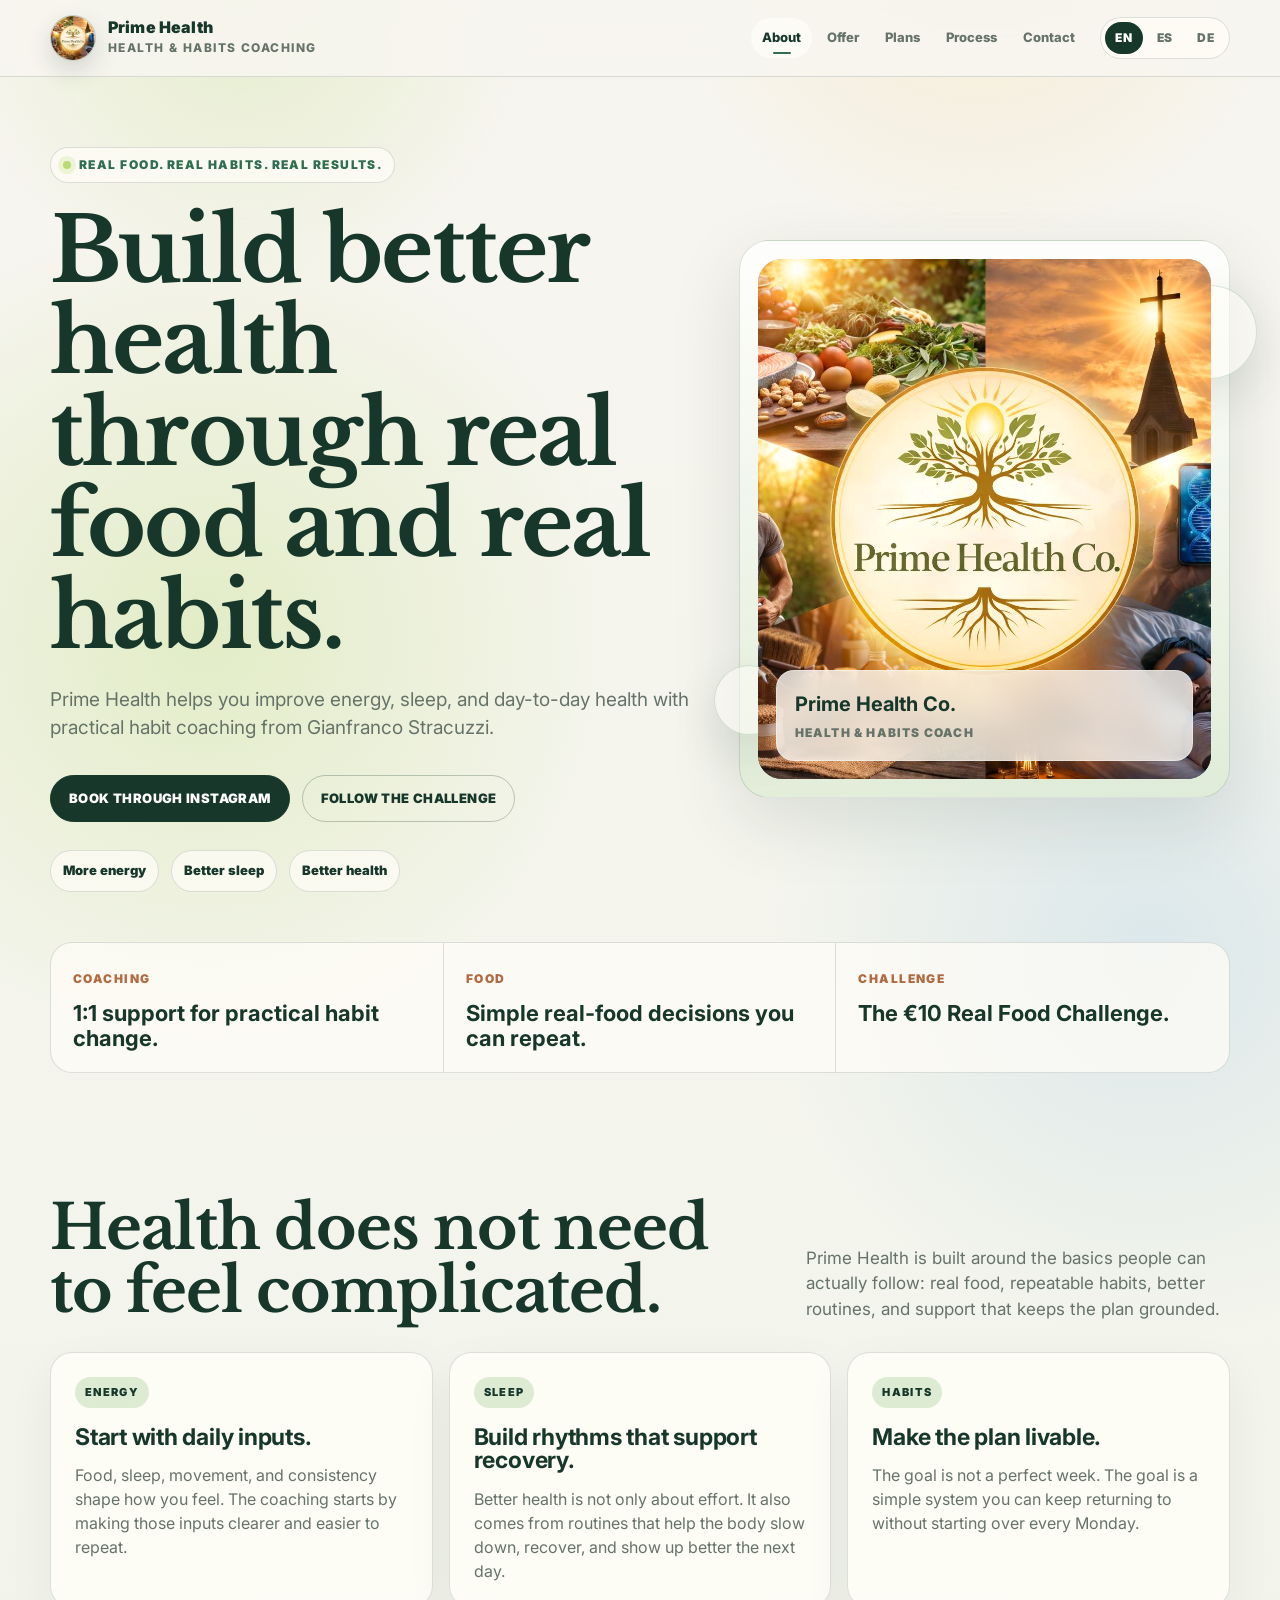
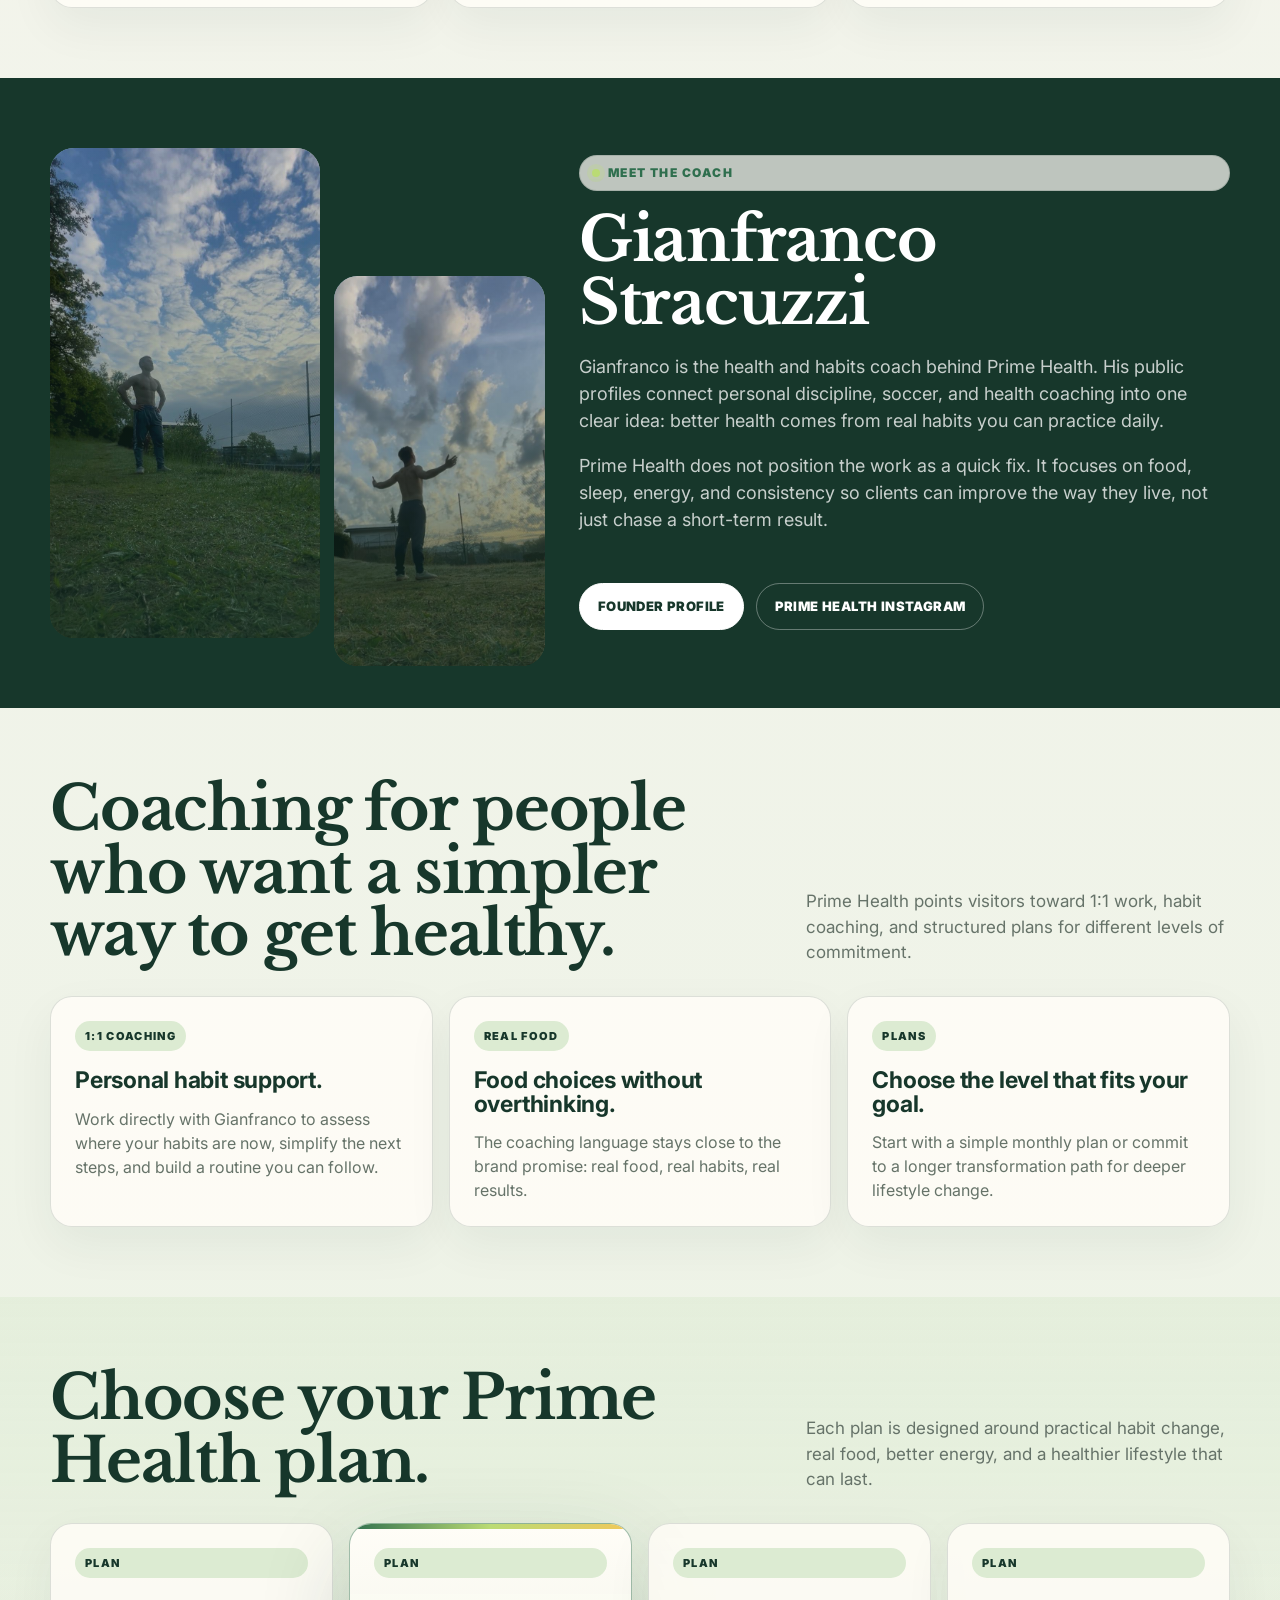
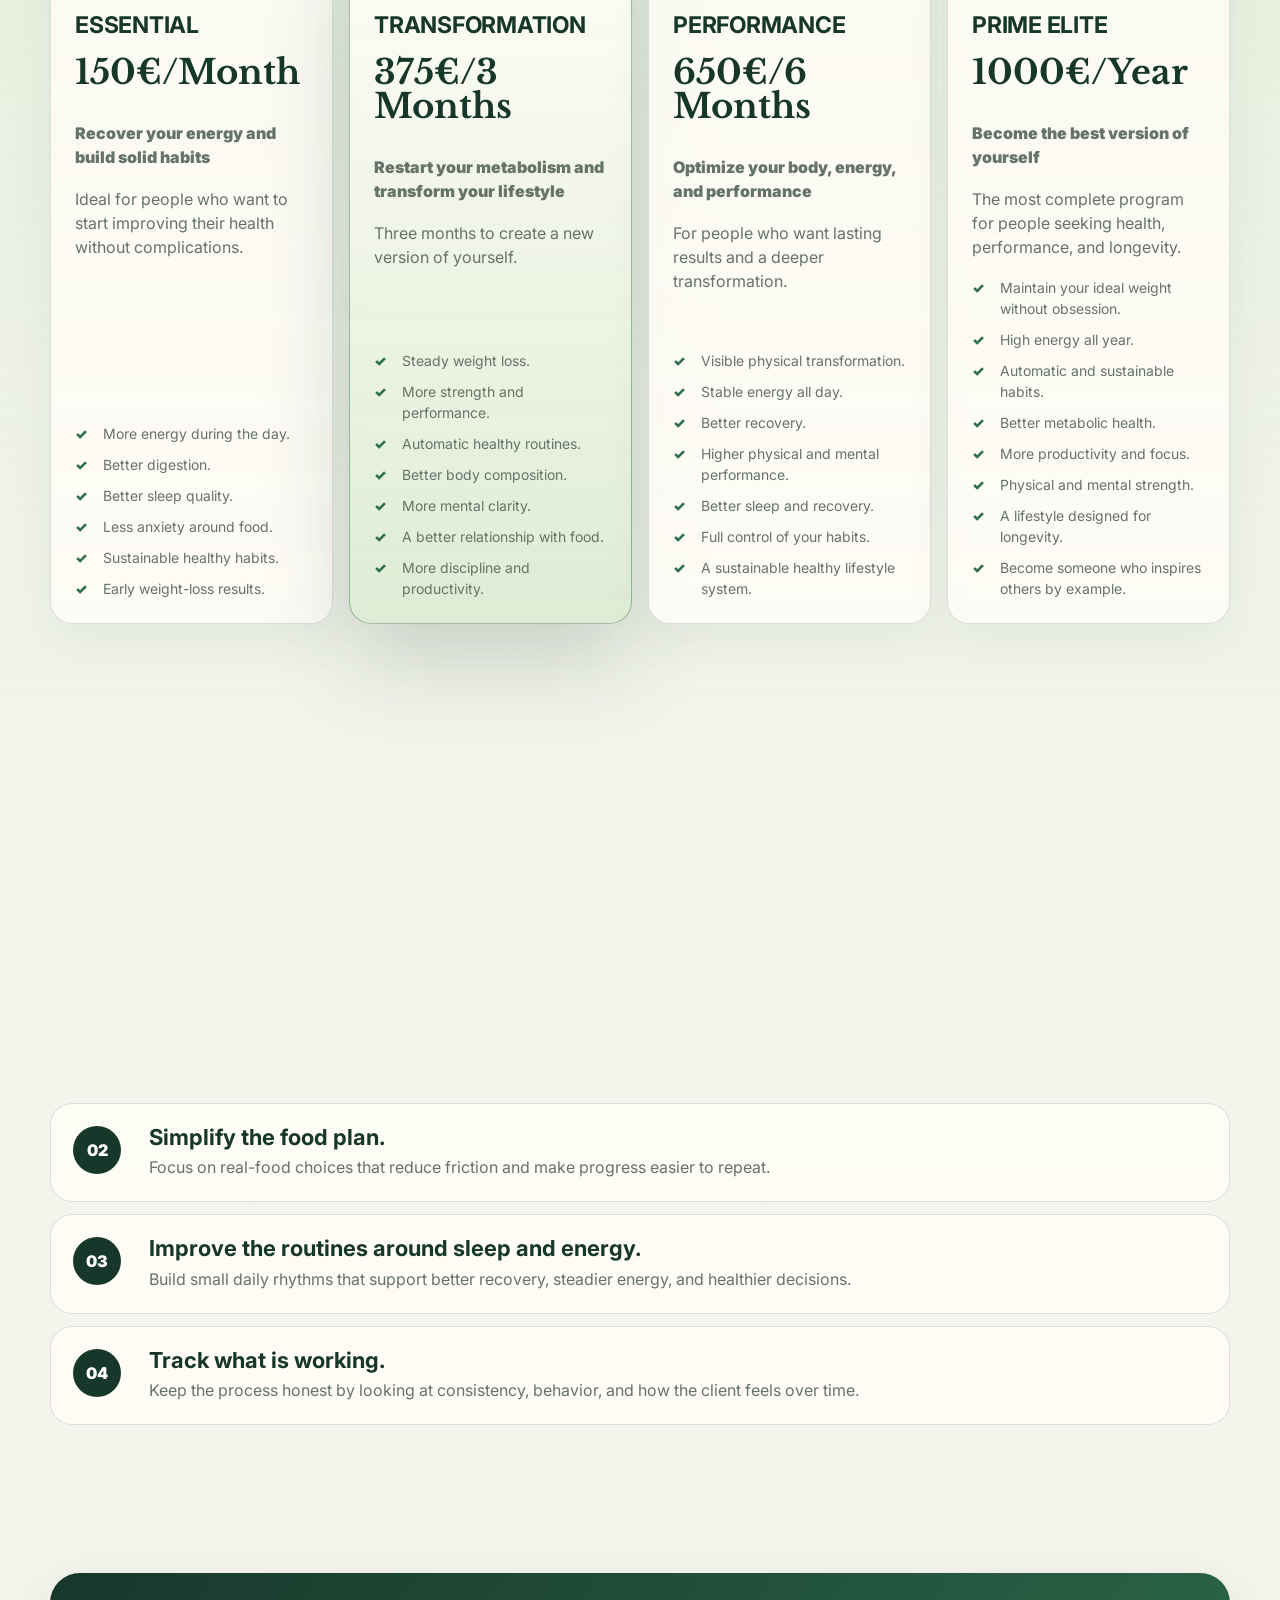
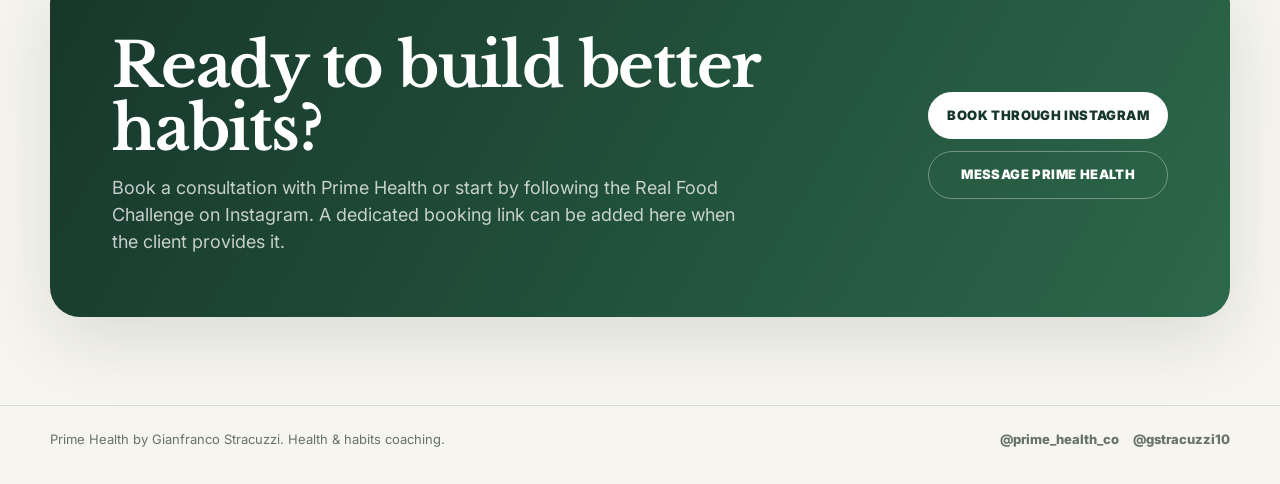
==== commit f9113268: "Add engaging motion to Prime Health site" ====
--- a/index.html
+++ b/index.html
@@ -46,6 +46,54 @@
     img { display: block; max-width: 100%; }
     button { font: inherit; }
 
+    body::before {
+      content: "";
+      position: fixed;
+      inset: -20% -10% auto;
+      height: 58vh;
+      background:
+        radial-gradient(circle at 24% 35%, rgba(186, 219, 116, 0.28), transparent 18rem),
+        radial-gradient(circle at 72% 20%, rgba(241, 200, 91, 0.2), transparent 20rem);
+      pointer-events: none;
+      z-index: -1;
+      animation: atmosphereDrift 16s ease-in-out infinite alternate;
+    }
+
+    @keyframes atmosphereDrift {
+      from { transform: translate3d(-1.5%, -1%, 0) scale(1); }
+      to { transform: translate3d(1.5%, 2%, 0) scale(1.04); }
+    }
+
+    @keyframes softFloat {
+      0%, 100% { transform: translate3d(0, 0, 0) rotate(0deg); }
+      50% { transform: translate3d(0, -12px, 0) rotate(0.5deg); }
+    }
+
+    @keyframes pulseRing {
+      0%, 100% { opacity: 0.22; transform: translate(-50%, -50%) scale(0.96); }
+      50% { opacity: 0.44; transform: translate(-50%, -50%) scale(1.05); }
+    }
+
+    .scroll-progress {
+      position: fixed;
+      top: 0;
+      left: 0;
+      width: 100%;
+      height: 3px;
+      z-index: 80;
+      background: transparent;
+      pointer-events: none;
+    }
+
+    .scroll-progress span {
+      display: block;
+      width: 0%;
+      height: 100%;
+      background: linear-gradient(90deg, var(--green), var(--lime), var(--sun));
+      box-shadow: 0 0 18px rgba(186, 219, 116, 0.52);
+      transition: width 0.08s linear;
+    }
+
     .page-shell { min-height: 100vh; overflow: hidden; }
 
     .nav {
@@ -96,7 +144,10 @@
       height: 100%;
       object-fit: cover;
       object-position: center;
-    }
+      transition: transform 0.35s ease;
+    }
+
+    .brand-lockup:hover .brand-mark img { transform: scale(1.08) rotate(2deg); }
 
     .brand-name {
       display: block;
@@ -212,6 +263,34 @@
       align-items: center;
     }
 
+    .hero-orbit {
+      position: absolute;
+      width: 118px;
+      height: 118px;
+      border-radius: 50%;
+      border: 1px solid rgba(47, 111, 78, 0.18);
+      background: rgba(255, 253, 247, 0.52);
+      box-shadow: 0 18px 46px rgba(23, 55, 43, 0.12);
+      pointer-events: none;
+      z-index: 0;
+      animation: softFloat 7s ease-in-out infinite;
+    }
+
+    .hero-orbit.one {
+      right: -28px;
+      top: 44px;
+      width: 94px;
+      height: 94px;
+    }
+
+    .hero-orbit.two {
+      left: -26px;
+      bottom: 62px;
+      width: 70px;
+      height: 70px;
+      animation-delay: -2.4s;
+    }
+
     .kicker {
       display: inline-flex;
       align-items: center;
@@ -256,7 +335,9 @@
       color: var(--green-dark);
       font-size: 13px;
       font-weight: 900;
-    }
+      transition: transform 0.2s ease, background 0.2s ease, border-color 0.2s ease;
+    }
+    .proof-pill:hover { transform: translateY(-3px); border-color: var(--line-strong); background: rgba(255, 253, 247, 0.96); }
 
     .hero-card {
       position: relative;
@@ -265,7 +346,10 @@
       border-radius: 30px;
       background: linear-gradient(180deg, rgba(255,255,255,0.84), rgba(220,235,210,0.74));
       box-shadow: var(--shadow);
-    }
+      transform-style: preserve-3d;
+      transition: transform 0.25s ease, box-shadow 0.25s ease;
+    }
+    .hero-card:hover { box-shadow: var(--shadow-strong); }
 
     .photo-card {
       position: relative;
@@ -276,6 +360,8 @@
         linear-gradient(180deg, rgba(80, 130, 168, 0.35), rgba(23, 55, 43, 0.78)),
         linear-gradient(145deg, #a9c8df, #e7d295 42%, #6f8b62 72%, #18392d);
       isolation: isolate;
+      transform: translate3d(var(--motion-x, 0px), var(--motion-y, 0px), 0);
+      transition: transform 0.28s ease, box-shadow 0.28s ease;
     }
     .photo-card::before {
       content: "";
@@ -292,6 +378,25 @@
       object-fit: cover;
       object-position: center;
       filter: saturate(1.04) contrast(1.02);
+      transform: scale(1.01);
+      transition: transform 0.65s ease, filter 0.65s ease;
+    }
+    .photo-card:hover img { transform: scale(1.055); filter: saturate(1.12) contrast(1.05); }
+
+    .logo-card::before {
+      content: "";
+      position: absolute;
+      left: 50%;
+      top: 50%;
+      width: 62%;
+      aspect-ratio: 1;
+      border-radius: 50%;
+      background: rgba(241, 200, 91, 0.16);
+      transform: translate(-50%, -50%);
+      animation: pulseRing 5s ease-in-out infinite;
+      z-index: 2;
+      pointer-events: none;
+      mix-blend-mode: screen;
     }
     .logo-card img {
       object-fit: cover;
@@ -358,6 +463,12 @@
       background: rgba(255, 253, 247, 0.84);
       min-height: 230px;
       box-shadow: 0 18px 48px rgba(23, 55, 43, 0.06);
+      transition: transform 0.24s ease, box-shadow 0.24s ease, border-color 0.24s ease;
+    }
+    .card:hover, .plan-card:hover {
+      transform: translateY(-8px);
+      border-color: rgba(47, 111, 78, 0.3);
+      box-shadow: 0 28px 70px rgba(23, 55, 43, 0.13);
     }
     .card h3, .plan-card h3 { font-size: 23px; letter-spacing: -0.01em; }
     .card p, .plan-card p { margin-top: 14px; color: var(--muted); }
@@ -380,7 +491,10 @@
     .founder-grid { display: grid; grid-template-columns: minmax(310px, 0.76fr) minmax(0, 1fr); gap: 34px; align-items: center; }
     .founder-gallery { display: grid; grid-template-columns: 0.92fr 0.72fr; gap: 14px; align-items: end; }
     .founder-gallery .photo-card:first-child { min-height: 490px; }
-    .founder-gallery .photo-card:last-child { min-height: 390px; transform: translateY(28px); }
+    .founder-gallery .photo-card:last-child {
+      min-height: 390px;
+      transform: translate3d(var(--motion-x, 0px), calc(28px + var(--motion-y, 0px)), 0);
+    }
     .founder-copy { display: grid; align-content: center; gap: 18px; }
     .founder-copy p { color: rgba(255, 255, 255, 0.76); font-size: 18px; }
     .founder .button { background: var(--white); color: var(--green-dark); border-color: var(--white); }
@@ -448,6 +562,12 @@
       border: 1px solid var(--line);
       border-radius: 22px;
       background: rgba(255, 253, 247, 0.84);
+      transition: transform 0.24s ease, box-shadow 0.24s ease, border-color 0.24s ease;
+    }
+    .process-item:hover {
+      transform: translateX(8px);
+      border-color: rgba(47, 111, 78, 0.28);
+      box-shadow: 0 18px 48px rgba(23, 55, 43, 0.08);
     }
     .step-number { width: 48px; height: 48px; border-radius: 50%; background: var(--green-dark); color: var(--white); display: grid; place-items: center; font-weight: 900; }
     .process-item h3 { font-size: 22px; }
@@ -486,6 +606,7 @@
       .reveal, .reveal-scale { opacity: 1; transform: none; }
       .plan-card.featured { transform: none; }
       .founder-gallery .photo-card:last-child { transform: none; }
+      .photo-card { --motion-x: 0px !important; --motion-y: 0px !important; }
     }
 
     @media (max-width: 1080px) {
@@ -549,6 +670,7 @@
   </style>
 </head>
 <body>
+  <div class="scroll-progress" aria-hidden="true"><span id="scrollProgress"></span></div>
   <div class="page-shell">
     <header class="nav" aria-label="Main navigation">
       <div class="nav-inner">
@@ -595,6 +717,8 @@
           </div>
 
           <aside class="hero-card reveal-scale" aria-label="Prime Health coaching card">
+            <span class="hero-orbit one"></span>
+            <span class="hero-orbit two"></span>
             <div class="photo-card logo-card">
               <img src="assets/prime-health-logo.jpg" alt="Prime Health Co. logo">
               <div class="photo-caption">
@@ -906,6 +1030,8 @@
     const defaultLang = "en";
     const plansGrid = document.querySelector("#plansGrid");
     const languageButtons = document.querySelectorAll(".lang-btn");
+    const scrollProgress = document.querySelector("#scrollProgress");
+    const canUseMotion = !window.matchMedia("(prefers-reduced-motion: reduce)").matches;
 
     function renderPlans(lang) {
       plansGrid.innerHTML = translations[lang].plans.map((plan) => `
@@ -945,7 +1071,7 @@
 
     let revealObserver;
     function observeRevealItems() {
-      if (window.matchMedia("(prefers-reduced-motion: reduce)").matches) {
+      if (!canUseMotion) {
         document.querySelectorAll(".reveal, .reveal-scale").forEach((item) => item.classList.add("is-visible"));
         return;
       }
@@ -980,8 +1106,41 @@
       image.addEventListener("load", () => image.closest(".photo-card").classList.remove("missing-photo"));
     });
 
+    function updateScrollProgress() {
+      const maxScroll = document.documentElement.scrollHeight - window.innerHeight;
+      const progress = maxScroll > 0 ? Math.min(100, Math.max(0, (window.scrollY / maxScroll) * 100)) : 0;
+      scrollProgress.style.width = `${progress}%`;
+    }
+
+    function setupMotionTracking() {
+      if (!canUseMotion || window.matchMedia("(max-width: 900px)").matches) return;
+      document.querySelectorAll(".hero-card, .founder-gallery").forEach((area) => {
+        area.addEventListener("pointermove", (event) => {
+          const bounds = area.getBoundingClientRect();
+          const x = (event.clientX - bounds.left) / bounds.width - 0.5;
+          const y = (event.clientY - bounds.top) / bounds.height - 0.5;
+          area.querySelectorAll(".photo-card").forEach((card, index) => {
+            const strength = index === 0 ? 14 : 9;
+            card.style.setProperty("--motion-x", `${x * strength}px`);
+            card.style.setProperty("--motion-y", `${y * strength}px`);
+          });
+        });
+        area.addEventListener("pointerleave", () => {
+          area.querySelectorAll(".photo-card").forEach((card) => {
+            card.style.setProperty("--motion-x", "0px");
+            card.style.setProperty("--motion-y", "0px");
+          });
+        });
+      });
+    }
+
+    window.addEventListener("scroll", updateScrollProgress, { passive: true });
+    window.addEventListener("resize", updateScrollProgress);
+
     setLanguage(localStorage.getItem("primeHealthLanguage") || defaultLang);
     observeRevealItems();
+    setupMotionTracking();
+    updateScrollProgress();
   </script>
 </body>
 </html>
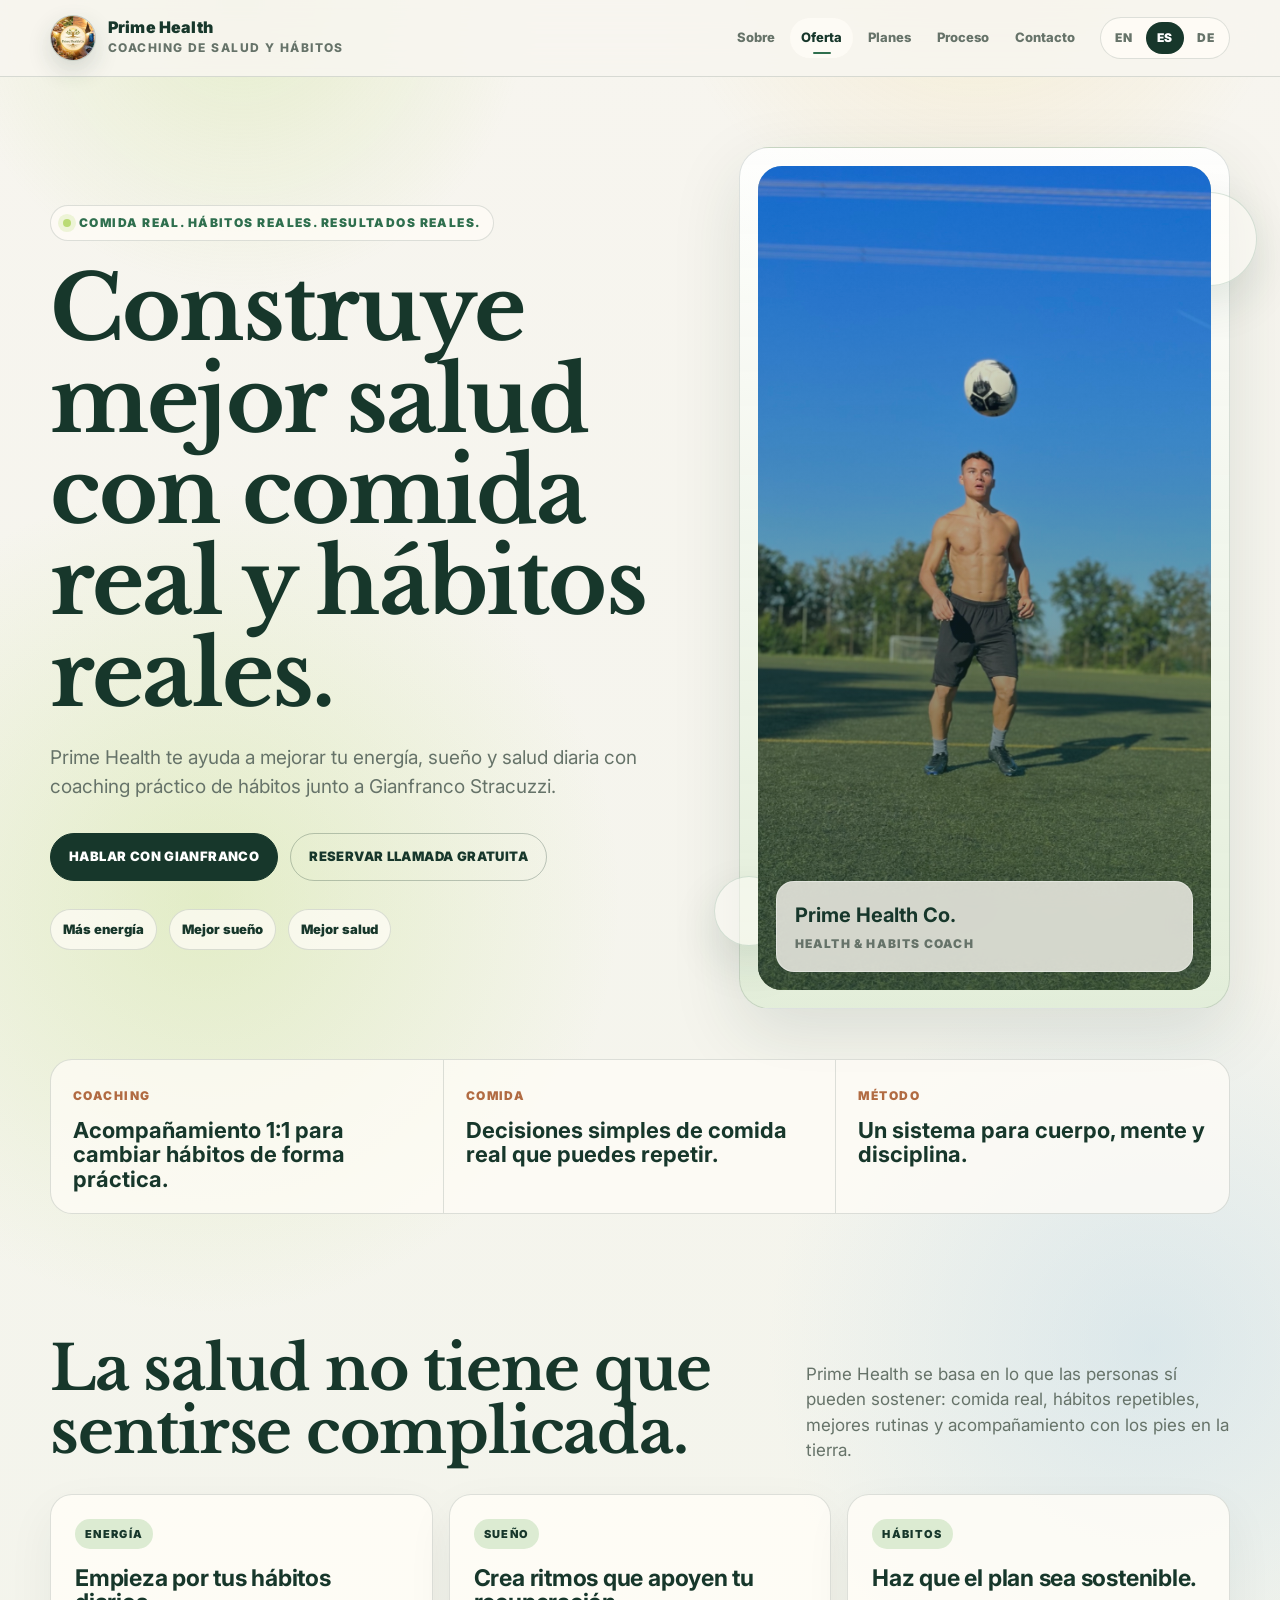
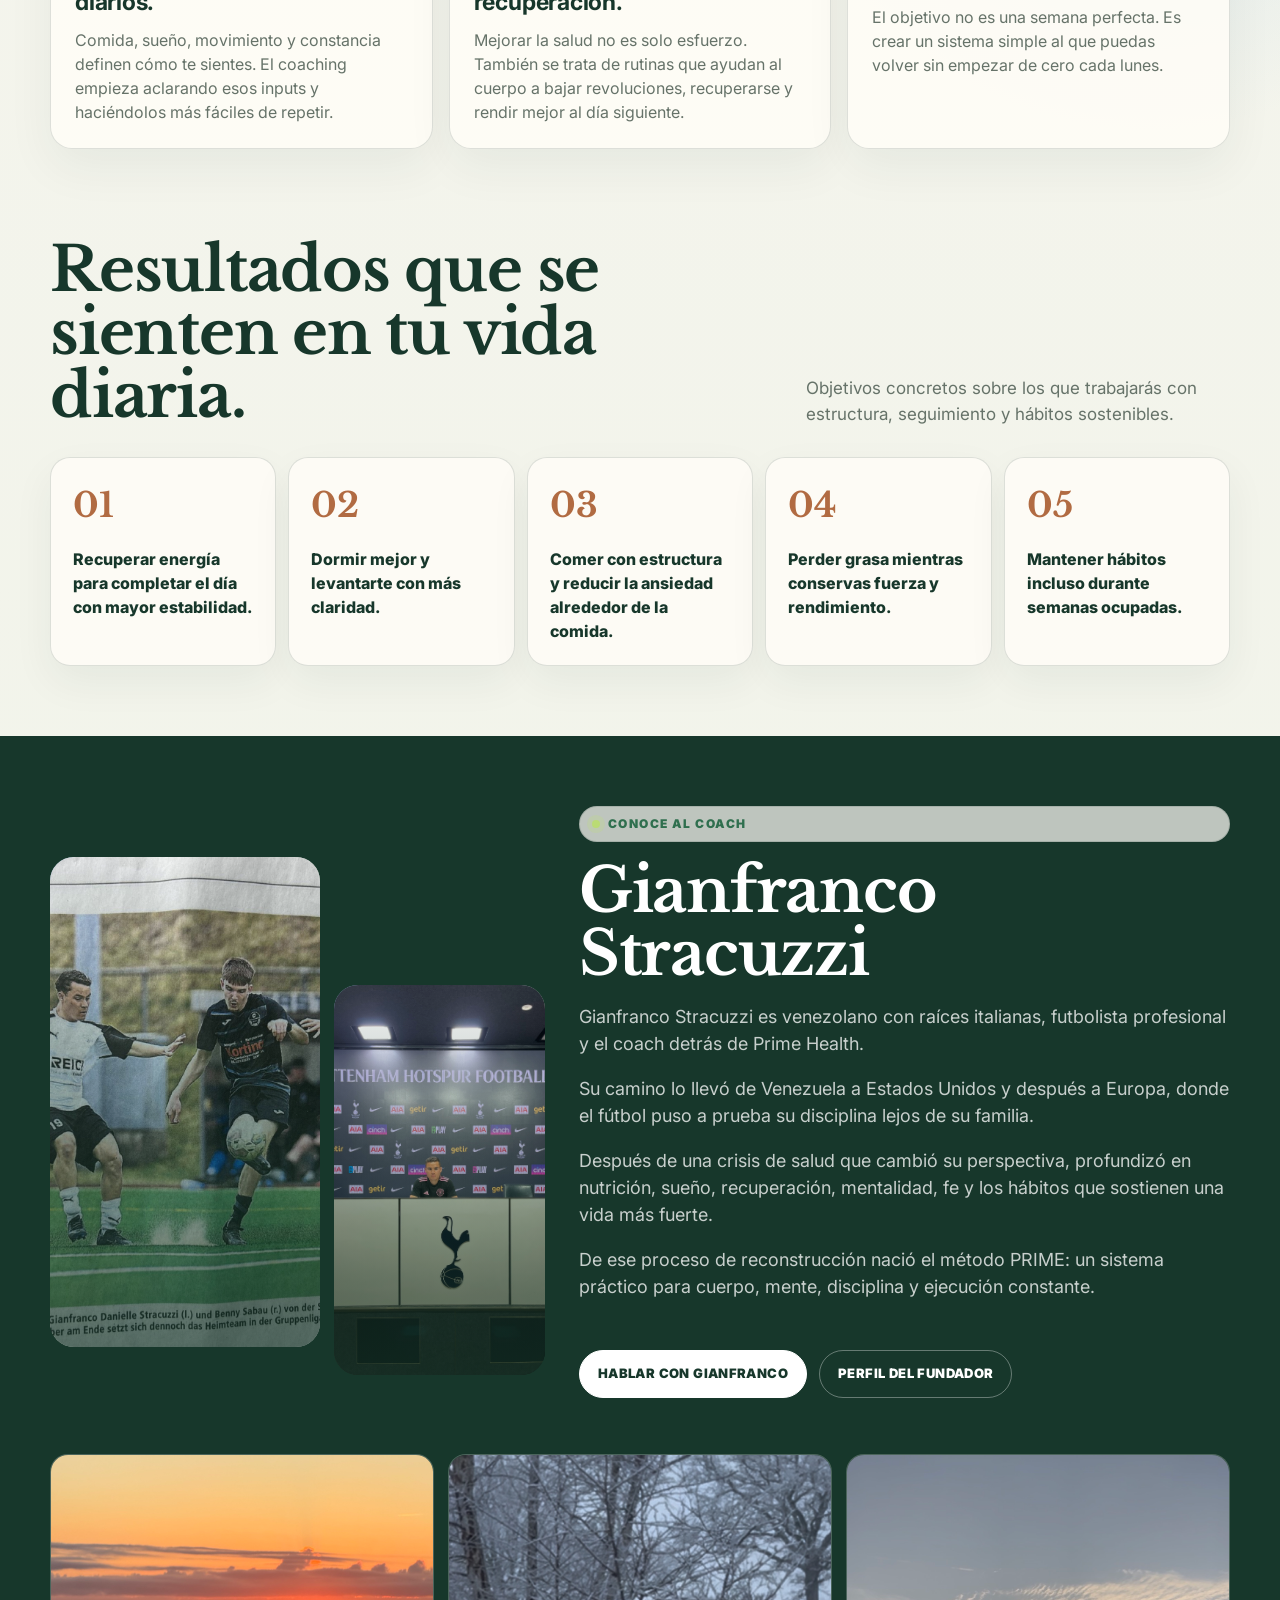
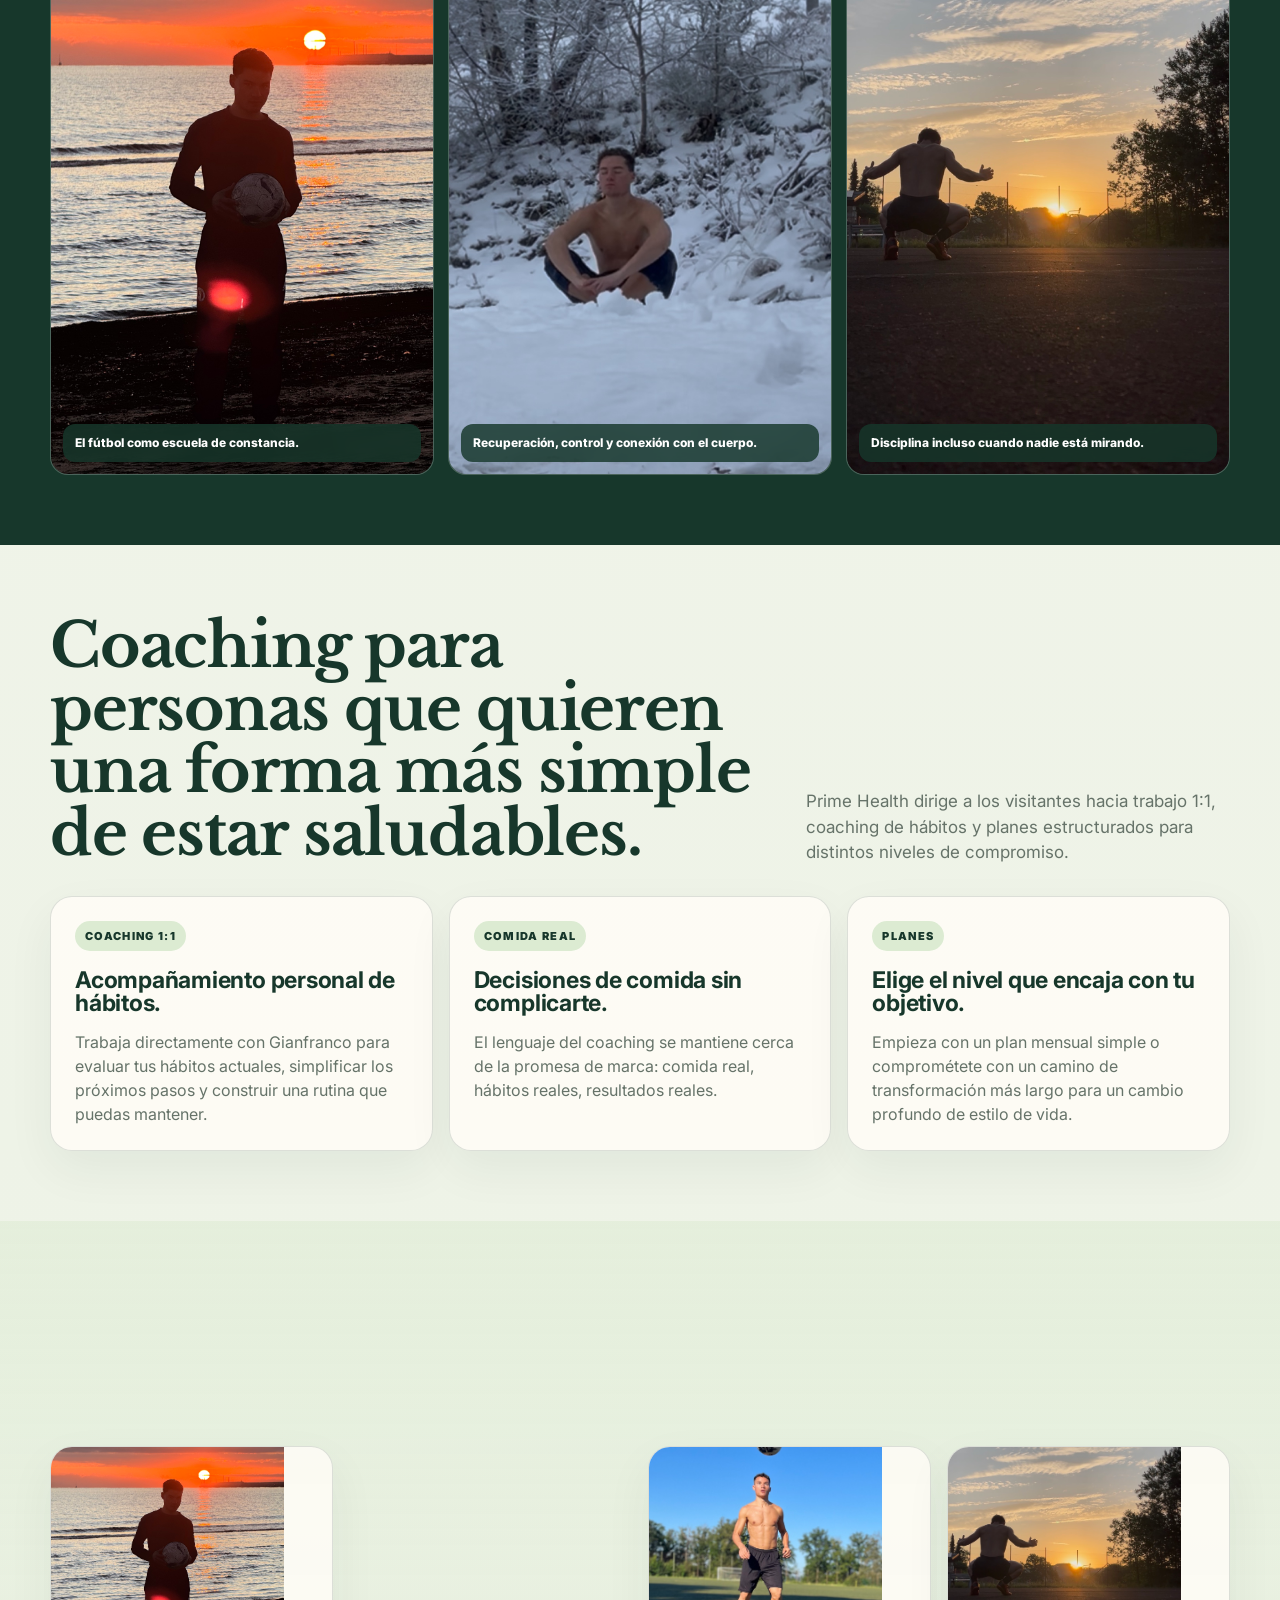
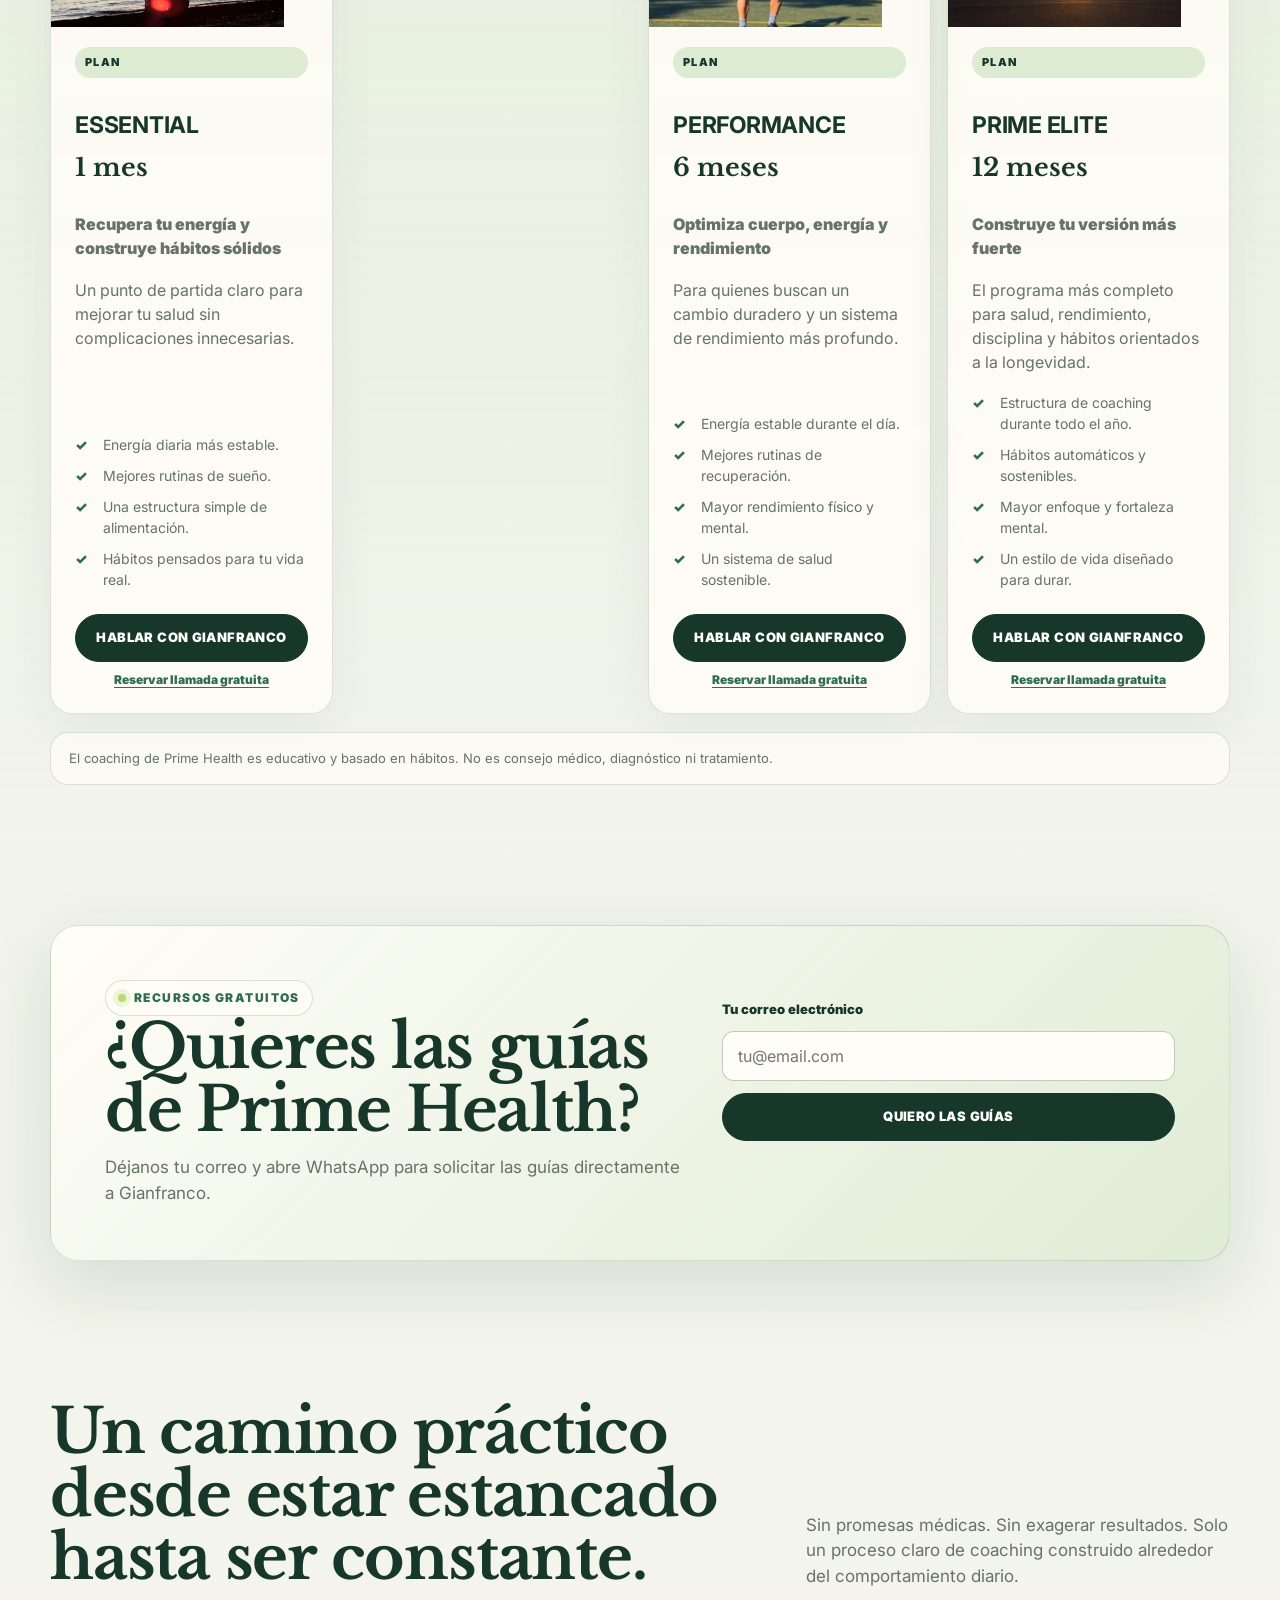
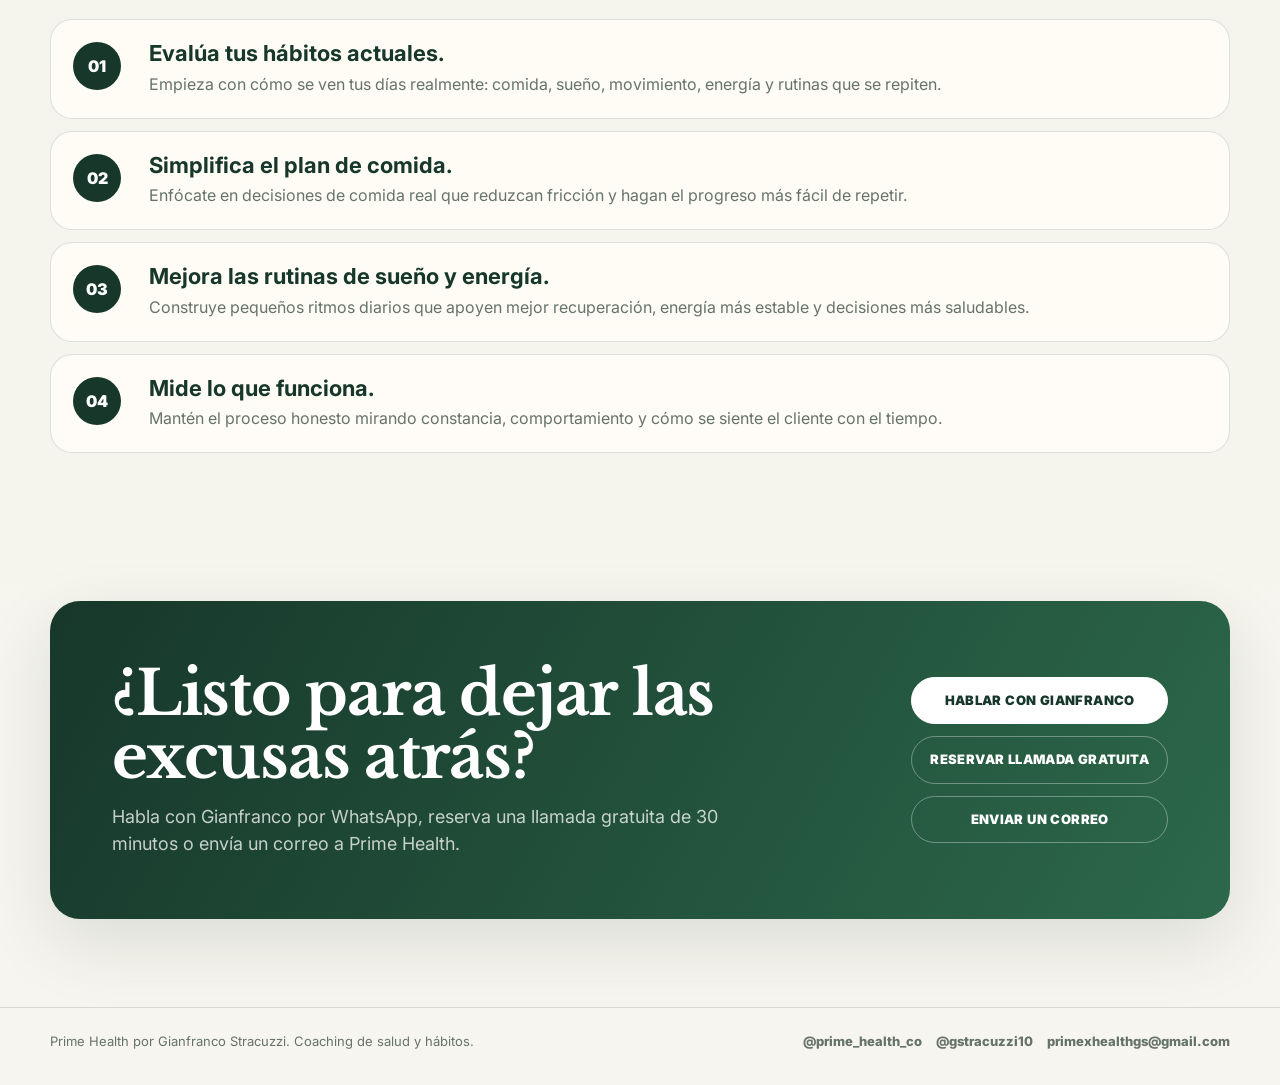
==== commit 242749fc: "Update Prime Health Spanish conversion site" ====
--- a/index.html
+++ b/index.html
@@ -1,9 +1,9 @@
 <!DOCTYPE html>
-<html lang="en">
+<html lang="es">
 <head>
   <meta charset="UTF-8">
   <meta name="viewport" content="width=device-width, initial-scale=1.0">
-  <meta name="description" content="Prime Health by Gianfranco Stracuzzi helps people build better energy, sleep, and health through real food, real habits, and 1:1 coaching.">
+  <meta name="description" content="Prime Health acompaña a personas que quieren recuperar energía, mejorar sus hábitos y construir una vida más saludable con Gianfranco Stracuzzi.">
   <title>Prime Health | Real Food. Real Habits. Real Results.</title>
   <link rel="preconnect" href="https://fonts.googleapis.com">
   <link rel="preconnect" href="https://fonts.gstatic.com" crossorigin>
@@ -34,6 +34,7 @@
     html { scroll-behavior: smooth; scroll-padding-top: 96px; }
     body {
       min-height: 100vh;
+      overflow-x: hidden;
       background:
         radial-gradient(circle at 16% 12%, rgba(186, 219, 116, 0.32), transparent 26rem),
         radial-gradient(circle at 90% 18%, rgba(185, 214, 232, 0.42), transparent 24rem),
@@ -262,6 +263,7 @@
       gap: 42px;
       align-items: center;
     }
+    .hero-grid > * { min-width: 0; }
 
     .hero-orbit {
       position: absolute;
@@ -304,6 +306,8 @@
       font-weight: 900;
       letter-spacing: 0.12em;
       text-transform: uppercase;
+      max-width: 100%;
+      white-space: normal;
     }
     .kicker::before {
       content: "";
@@ -321,6 +325,7 @@
       font-size: clamp(46px, 7vw, 92px);
       letter-spacing: -0.02em;
       max-width: 900px;
+      overflow-wrap: anywhere;
     }
     h2 { font-family: var(--serif); font-size: clamp(34px, 4.8vw, 62px); letter-spacing: -0.02em; }
 
@@ -382,6 +387,7 @@
       transition: transform 0.65s ease, filter 0.65s ease;
     }
     .photo-card:hover img { transform: scale(1.055); filter: saturate(1.12) contrast(1.05); }
+    .hero-photo img { object-position: center 34%; }
 
     .logo-card::before {
       content: "";
@@ -500,6 +506,48 @@
     .founder .button { background: var(--white); color: var(--green-dark); border-color: var(--white); }
     .founder .button.secondary { background: transparent; color: var(--white); border-color: rgba(255, 255, 255, 0.34); }
 
+    .story-gallery {
+      grid-column: 1 / -1;
+      display: grid;
+      grid-template-columns: repeat(3, minmax(0, 1fr));
+      gap: 14px;
+      margin-top: 22px;
+    }
+    .story-photo {
+      position: relative;
+      min-height: 290px;
+      overflow: hidden;
+      border: 1px solid rgba(255, 255, 255, 0.18);
+      border-radius: 18px;
+      background: rgba(255, 255, 255, 0.06);
+    }
+    .story-photo img { width: 100%; height: 100%; object-fit: cover; transition: transform 0.7s ease; }
+    .story-photo:hover img { transform: scale(1.05); }
+    .story-photo figcaption {
+      position: absolute;
+      inset: auto 12px 12px;
+      padding: 10px 12px;
+      border-radius: 12px;
+      background: rgba(23, 55, 43, 0.82);
+      backdrop-filter: blur(8px);
+      color: var(--white);
+      font-size: 12px;
+      font-weight: 800;
+    }
+
+    .results { padding-top: 20px; }
+    .results-grid { display: grid; grid-template-columns: repeat(5, minmax(0, 1fr)); gap: 12px; }
+    .result-item {
+      min-height: 190px;
+      padding: 22px;
+      border: 1px solid var(--line);
+      border-radius: 20px;
+      background: rgba(255, 253, 247, 0.82);
+      box-shadow: 0 16px 42px rgba(23, 55, 43, 0.06);
+    }
+    .result-number { display: block; color: var(--clay); font-family: var(--serif); font-size: 34px; font-weight: 700; }
+    .result-item p { margin-top: 16px; color: var(--green-dark); font-weight: 800; }
+
     .plans { background: linear-gradient(180deg, rgba(220, 235, 210, 0.52), rgba(247, 245, 239, 0.2)); }
     .plans-grid { grid-template-columns: repeat(4, minmax(0, 1fr)); align-items: stretch; }
     .plan-card {
@@ -523,13 +571,14 @@
       height: 5px;
       background: linear-gradient(90deg, var(--green), var(--lime), var(--sun));
     }
-    .plan-price {
+    .plan-duration {
       font-family: var(--serif);
       color: var(--green-dark);
-      font-size: 34px;
+      font-size: 25px;
       line-height: 1;
       font-weight: 700;
     }
+    .plan-image { width: calc(100% + 48px); height: 180px; margin: -24px -24px 2px; object-fit: cover; }
     .plan-title { text-transform: uppercase; font-size: 18px; letter-spacing: 0.08em; }
     .plan-subtitle { color: var(--green-dark); font-weight: 900; font-size: 16px; }
     .plan-description { margin-top: 0 !important; }
@@ -542,6 +591,9 @@
       font-size: 14px;
     }
     .plan-list li::before { content: "✓"; color: var(--green); font-weight: 900; }
+    .plan-actions { display: grid; gap: 9px; margin-top: 6px; }
+    .plan-actions .button { width: 100%; white-space: normal; text-align: center; }
+    .plan-call { color: var(--green); font-size: 12px; font-weight: 900; text-align: center; text-decoration: underline; text-underline-offset: 3px; }
     .disclaimer {
       margin-top: 18px;
       padding: 16px 18px;
@@ -590,6 +642,33 @@
     .cta-actions { display: grid; gap: 12px; justify-items: stretch; }
     .cta .button { background: var(--white); color: var(--green-dark); border-color: var(--white); }
     .cta .button.secondary { background: transparent; color: var(--white); border-color: rgba(255, 255, 255, 0.34); }
+
+    .guides-panel {
+      display: grid;
+      grid-template-columns: minmax(0, 0.9fr) minmax(320px, 0.7fr);
+      gap: 34px;
+      align-items: center;
+      padding: clamp(28px, 5vw, 54px);
+      border: 1px solid var(--line);
+      border-radius: 28px;
+      background: linear-gradient(135deg, rgba(255, 253, 247, 0.94), rgba(220, 235, 210, 0.88));
+      box-shadow: var(--shadow);
+    }
+    .guides-panel p { margin-top: 14px; color: var(--muted); font-size: 17px; }
+    .guide-form { display: grid; gap: 12px; }
+    .guide-form label { color: var(--green-dark); font-size: 13px; font-weight: 900; }
+    .guide-form input {
+      width: 100%;
+      min-height: 50px;
+      padding: 12px 15px;
+      border: 1px solid var(--line-strong);
+      border-radius: 12px;
+      background: var(--paper);
+      color: var(--ink);
+      font: inherit;
+    }
+    .guide-form input:focus { outline: 3px solid rgba(186, 219, 116, 0.42); border-color: var(--green); }
+    .form-status { min-height: 20px; color: var(--green-dark); font-size: 12px; font-weight: 800; }
 
     footer { padding: 24px 0 34px; border-top: 1px solid var(--line); color: var(--muted); font-size: 13px; }
     .footer-inner { display: flex; align-items: center; justify-content: space-between; gap: 16px; flex-wrap: wrap; }
@@ -638,22 +717,24 @@
     }
 
     @media (max-width: 900px) {
-      .hero-grid, .section-heading, .founder-grid, .cta-panel { grid-template-columns: 1fr; }
+      .hero-grid, .section-heading, .founder-grid, .cta-panel, .guides-panel { grid-template-columns: 1fr; }
       .hero { padding-top: 44px; }
       .photo-card { min-height: 430px; }
       .trust-grid, .cards-grid { grid-template-columns: 1fr; }
       .trust-item { border-right: 0; border-bottom: 1px solid var(--line); }
       .trust-item:last-child { border-bottom: 0; }
       .founder-gallery .photo-card:first-child, .founder-gallery .photo-card:last-child { min-height: 390px; transform: none; }
+      .results-grid { grid-template-columns: repeat(2, minmax(0, 1fr)); }
       .cta-actions { justify-items: start; }
     }
 
     @media (max-width: 640px) {
       .nav-inner, .section-inner { width: min(100% - 28px, 1180px); }
-      .nav-inner { min-height: 70px; }
+      .nav-inner { min-height: 70px; padding: 10px 0 8px; }
       .brand-mark { width: 38px; height: 38px; }
       .brand-sub { display: none; }
-      .nav-right { gap: 8px; }
+      .nav-right { width: 100%; display: grid; grid-template-columns: minmax(0, 1fr) auto; gap: 8px; }
+      .nav-links { width: 100%; }
       .lang-btn { min-width: 34px; min-height: 30px; font-size: 11px; }
       h1 { font-size: 43px; }
       .hero-copy { font-size: 17px; }
@@ -661,7 +742,7 @@
       .button { width: 100%; }
       section { padding: 52px 0; }
       .card, .plan-card, .process-item { padding: 20px; }
-      .plans-grid, .founder-gallery { grid-template-columns: 1fr; }
+      .plans-grid, .founder-gallery, .story-gallery, .results-grid { grid-template-columns: 1fr; }
       .plan-card.featured { transform: none; }
       .process-item { grid-template-columns: 1fr; }
       .footer-inner { align-items: flex-start; flex-direction: column; }
@@ -690,8 +771,8 @@
             <a class="nav-link" href="#contact" data-i18n="nav.contact">Contact</a>
           </nav>
           <div class="language-switcher" aria-label="Language selector">
-            <button class="lang-btn active" type="button" data-lang="en" aria-pressed="true">EN</button>
-            <button class="lang-btn" type="button" data-lang="es" aria-pressed="false">ES</button>
+            <button class="lang-btn" type="button" data-lang="en" aria-pressed="false">EN</button>
+            <button class="lang-btn active" type="button" data-lang="es" aria-pressed="true">ES</button>
             <button class="lang-btn" type="button" data-lang="de" aria-pressed="false">DE</button>
           </div>
         </div>
@@ -706,8 +787,8 @@
             <h1 id="hero-title" data-i18n="hero.title">Build better health through real food and real habits.</h1>
             <p class="hero-copy" data-i18n="hero.copy">Prime Health helps you improve energy, sleep, and day-to-day health with practical habit coaching from Gianfranco Stracuzzi.</p>
             <div class="hero-actions">
-              <a class="button" href="https://www.instagram.com/prime_health_co/" target="_blank" rel="noreferrer" data-i18n="cta.book">Book through Instagram</a>
-              <a class="button secondary" href="https://www.instagram.com/prime_health_co/" target="_blank" rel="noreferrer" data-i18n="cta.challenge">Follow the challenge</a>
+              <a class="button whatsapp-link" href="#" target="_blank" rel="noreferrer" data-i18n="cta.whatsapp">Hablar con Gianfranco</a>
+              <a class="button secondary" href="https://calendly.com/gstracuzzi1213/30min" target="_blank" rel="noreferrer" data-i18n="cta.call">Reservar llamada gratuita</a>
             </div>
             <div class="hero-proof" aria-label="Prime Health focus areas">
               <span class="proof-pill" data-i18n="proof.energy">More energy</span>
@@ -716,11 +797,11 @@
             </div>
           </div>
 
-          <aside class="hero-card reveal-scale" aria-label="Prime Health coaching card">
+          <aside class="hero-card reveal-scale" aria-label="Gianfranco Stracuzzi entrenando">
             <span class="hero-orbit one"></span>
             <span class="hero-orbit two"></span>
-            <div class="photo-card logo-card">
-              <img src="assets/prime-health-logo.jpg" alt="Prime Health Co. logo">
+            <div class="photo-card hero-photo">
+              <img src="assets/founder-hero.jpg" alt="Gianfranco Stracuzzi entrenando con un balón de fútbol">
               <div class="photo-caption">
                 <strong>Prime Health Co.</strong>
                 <span data-i18n="founder.role">Health & Habits Coach</span>
@@ -742,7 +823,7 @@
           </div>
           <div class="trust-item">
             <span data-i18n="trust.three.label">Challenge</span>
-            <strong data-i18n="trust.three.copy">The €10 Real Food Challenge.</strong>
+            <strong data-i18n="trust.three.copy">Un método para cuerpo, mente y disciplina.</strong>
           </div>
         </div>
       </div>
@@ -773,14 +854,30 @@
         </div>
       </section>
 
+      <section class="results" aria-labelledby="results-title">
+        <div class="section-inner">
+          <div class="section-heading reveal">
+            <h2 id="results-title" data-i18n="results.title">Resultados que se sienten en tu vida diaria.</h2>
+            <p data-i18n="results.copy">Objetivos concretos sobre los que trabajarás con estructura, seguimiento y hábitos sostenibles.</p>
+          </div>
+          <div class="results-grid">
+            <article class="result-item reveal"><span class="result-number">01</span><p data-i18n="results.one">Recuperar energía para completar el día con mayor estabilidad.</p></article>
+            <article class="result-item reveal"><span class="result-number">02</span><p data-i18n="results.two">Dormir mejor y levantarte con más claridad.</p></article>
+            <article class="result-item reveal"><span class="result-number">03</span><p data-i18n="results.three">Comer con estructura y reducir la ansiedad alrededor de la comida.</p></article>
+            <article class="result-item reveal"><span class="result-number">04</span><p data-i18n="results.four">Perder grasa mientras conservas fuerza y rendimiento.</p></article>
+            <article class="result-item reveal"><span class="result-number">05</span><p data-i18n="results.five">Mantener hábitos incluso durante semanas ocupadas.</p></article>
+          </div>
+        </div>
+      </section>
+
       <section class="founder" aria-labelledby="founder-title">
         <div class="section-inner founder-grid">
           <div class="founder-gallery reveal-scale">
             <div class="photo-card missing-photo">
-              <img src="assets/founder-field.jpg" alt="Gianfranco Stracuzzi standing outside after training" onerror="this.closest('.photo-card').classList.add('missing-photo'); this.remove();">
+              <img src="assets/founder-newspaper.jpg" alt="Gianfranco Stracuzzi jugando fútbol en Alemania" onerror="this.closest('.photo-card').classList.add('missing-photo'); this.remove();">
             </div>
             <div class="photo-card missing-photo">
-              <img src="assets/founder-sky.jpg" alt="Gianfranco Stracuzzi facing the sky outdoors" onerror="this.closest('.photo-card').classList.add('missing-photo'); this.remove();">
+              <img src="assets/founder-tottenham.jpg" alt="Gianfranco Stracuzzi en el estadio del Tottenham Hotspur" onerror="this.closest('.photo-card').classList.add('missing-photo'); this.remove();">
             </div>
           </div>
           <div class="founder-copy reveal">
@@ -788,10 +885,17 @@
             <h2 id="founder-title">Gianfranco Stracuzzi</h2>
             <p data-i18n="founder.copy1">Gianfranco is the health and habits coach behind Prime Health. His public profiles connect personal discipline, soccer, and health coaching into one clear idea: better health comes from real habits you can practice daily.</p>
             <p data-i18n="founder.copy2">Prime Health does not position the work as a quick fix. It focuses on food, sleep, energy, and consistency so clients can improve the way they live, not just chase a short-term result.</p>
+            <p data-i18n="founder.copy3">Su camino lo llevó de Venezuela a Estados Unidos y después a Europa, donde el fútbol profesional puso a prueba su disciplina lejos de su familia.</p>
+            <p data-i18n="founder.copy4">Después de una crisis de salud que cambió su perspectiva, estudió profundamente nutrición, sueño, recuperación, mentalidad y fe. De esa reconstrucción nació el método PRIME.</p>
             <div class="hero-actions">
-              <a class="button" href="https://www.instagram.com/gstracuzzi10/" target="_blank" rel="noreferrer" data-i18n="founder.cta1">Founder profile</a>
-              <a class="button secondary" href="https://www.instagram.com/prime_health_co/" target="_blank" rel="noreferrer" data-i18n="founder.cta2">Prime Health Instagram</a>
+              <a class="button whatsapp-link" href="#" target="_blank" rel="noreferrer" data-i18n="cta.whatsapp">Hablar con Gianfranco</a>
+              <a class="button secondary" href="https://www.instagram.com/gstracuzzi10/" target="_blank" rel="noreferrer" data-i18n="founder.cta1">Perfil del fundador</a>
             </div>
+          </div>
+          <div class="story-gallery">
+            <figure class="story-photo reveal"><img src="assets/founder-beach.jpg" alt="Gianfranco con un balón frente al mar"><figcaption data-i18n="story.one">El fútbol como escuela de constancia.</figcaption></figure>
+            <figure class="story-photo reveal"><img src="assets/founder-recovery.jpg" alt="Gianfranco practicando recuperación en la nieve"><figcaption data-i18n="story.two">Recuperación, control y conexión con el cuerpo.</figcaption></figure>
+            <figure class="story-photo reveal"><img src="assets/founder-sunset.jpg" alt="Gianfranco entrenando al amanecer"><figcaption data-i18n="story.three">Disciplina incluso cuando nadie está mirando.</figcaption></figure>
           </div>
         </div>
       </section>
@@ -828,8 +932,24 @@
             <h2 id="plans-title" data-i18n="plans.title">Choose your Prime Health plan.</h2>
             <p data-i18n="plans.copy">Each plan is designed around practical habit change, real food, better energy, and a healthier lifestyle that can last.</p>
           </div>
-          <div class="plans-grid" id="plansGrid" aria-label="Prime Health pricing plans"></div>
+          <div class="plans-grid" id="plansGrid" aria-label="Programas de acompañamiento Prime Health"></div>
           <p class="disclaimer reveal" data-i18n="plans.disclaimer">Prime Health coaching is educational and habit-based. It is not medical advice, diagnosis, or treatment.</p>
+        </div>
+      </section>
+
+      <section id="guides" aria-labelledby="guides-title">
+        <div class="section-inner guides-panel reveal-scale">
+          <div>
+            <span class="kicker" data-i18n="guides.kicker">Recursos gratuitos</span>
+            <h2 id="guides-title" data-i18n="guides.title">¿Quieres las guías de Prime Health?</h2>
+            <p data-i18n="guides.copy">Déjanos tu correo y abre WhatsApp para solicitar las guías directamente a Gianfranco.</p>
+          </div>
+          <form class="guide-form" id="guideForm">
+            <label for="guideEmail" data-i18n="guides.label">Tu correo electrónico</label>
+            <input id="guideEmail" name="email" type="email" autocomplete="email" required placeholder="tu@email.com">
+            <button class="button" type="submit" data-i18n="guides.submit">Quiero las guías</button>
+            <p class="form-status" id="guideStatus" role="status" aria-live="polite"></p>
+          </form>
         </div>
       </section>
 
@@ -879,8 +999,9 @@
             <p data-i18n="contact.copy">Book a consultation with Prime Health or start by following the Real Food Challenge on Instagram. A dedicated booking link can be added here when the client provides it.</p>
           </div>
           <div class="cta-actions">
-            <a class="button" href="https://www.instagram.com/prime_health_co/" target="_blank" rel="noreferrer" data-i18n="cta.book">Book through Instagram</a>
-            <a class="button secondary" href="https://www.instagram.com/prime_health_co/" target="_blank" rel="noreferrer" data-i18n="cta.message">Message Prime Health</a>
+            <a class="button whatsapp-link" href="#" target="_blank" rel="noreferrer" data-i18n="cta.whatsapp">Hablar por WhatsApp</a>
+            <a class="button secondary" href="https://calendly.com/gstracuzzi1213/30min" target="_blank" rel="noreferrer" data-i18n="cta.call">Reservar llamada gratuita</a>
+            <a class="button secondary" href="mailto:primexhealthgs@gmail.com" data-i18n="cta.email">Enviar un correo</a>
           </div>
         </div>
       </section>
@@ -892,6 +1013,7 @@
         <div class="footer-links">
           <a href="https://www.instagram.com/prime_health_co/" target="_blank" rel="noreferrer">@prime_health_co</a>
           <a href="https://www.instagram.com/gstracuzzi10/" target="_blank" rel="noreferrer">@gstracuzzi10</a>
+          <a href="mailto:primexhealthgs@gmail.com">primexhealthgs@gmail.com</a>
         </div>
       </div>
     </footer>
@@ -905,19 +1027,24 @@
         "hero.kicker": "Real food. Real habits. Real results.",
         "hero.title": "Build better health through real food and real habits.",
         "hero.copy": "Prime Health helps you improve energy, sleep, and day-to-day health with practical habit coaching from Gianfranco Stracuzzi.",
-        "cta.book": "Book through Instagram", "cta.challenge": "Follow the challenge", "cta.message": "Message Prime Health",
+        "cta.whatsapp": "Talk to Gianfranco", "cta.call": "Book a free call", "cta.email": "Send an email",
         "proof.energy": "More energy", "proof.sleep": "Better sleep", "proof.health": "Better health",
         "founder.role": "Health & Habits Coach",
         "trust.one.label": "Coaching", "trust.one.copy": "1:1 support for practical habit change.",
         "trust.two.label": "Food", "trust.two.copy": "Simple real-food decisions you can repeat.",
-        "trust.three.label": "Challenge", "trust.three.copy": "The €10 Real Food Challenge.",
+        "trust.three.label": "Method", "trust.three.copy": "A system for body, mind, and discipline.",
         "about.title": "Health does not need to feel complicated.",
         "about.copy": "Prime Health is built around the basics people can actually follow: real food, repeatable habits, better routines, and support that keeps the plan grounded.",
         "about.card1.tag": "Energy", "about.card1.title": "Start with daily inputs.", "about.card1.copy": "Food, sleep, movement, and consistency shape how you feel. The coaching starts by making those inputs clearer and easier to repeat.",
         "about.card2.tag": "Sleep", "about.card2.title": "Build rhythms that support recovery.", "about.card2.copy": "Better health is not only about effort. It also comes from routines that help the body slow down, recover, and show up better the next day.",
         "about.card3.tag": "Habits", "about.card3.title": "Make the plan livable.", "about.card3.copy": "The goal is not a perfect week. The goal is a simple system you can keep returning to without starting over every Monday.",
-        "founder.kicker": "Meet the coach", "founder.copy1": "Gianfranco is the health and habits coach behind Prime Health. His public profiles connect personal discipline, soccer, and health coaching into one clear idea: better health comes from real habits you can practice daily.",
-        "founder.copy2": "Prime Health does not position the work as a quick fix. It focuses on food, sleep, energy, and consistency so clients can improve the way they live, not just chase a short-term result.",
+        "results.title": "Results you can feel in everyday life.", "results.copy": "Concrete goals you will work toward with structure, accountability, and sustainable habits.",
+        "results.one": "Recover energy to finish the day with greater stability.", "results.two": "Sleep better and wake up with more clarity.", "results.three": "Eat with structure and reduce anxiety around food.", "results.four": "Lose fat while preserving strength and performance.", "results.five": "Maintain your habits even during busy weeks.",
+        "founder.kicker": "Meet the coach", "founder.copy1": "Gianfranco Stracuzzi is Venezuelan with Italian roots, a professional footballer, and the coach behind Prime Health.",
+        "founder.copy2": "His path took him from Venezuela to the United States and then to Europe, where football tested his discipline far from his family.",
+        "founder.copy3": "After a serious health crisis changed his perspective, he studied nutrition, sleep, recovery, mindset, faith, and the habits that support a stronger life.",
+        "founder.copy4": "The PRIME Method grew from that rebuilding process: a practical system for body, mind, discipline, and consistent execution.",
+        "story.one": "Football as a school of consistency.", "story.two": "Recovery, control, and connection with the body.", "story.three": "Discipline when nobody is watching.",
         "founder.cta1": "Founder profile", "founder.cta2": "Prime Health Instagram",
         "offer.title": "Coaching for people who want a simpler way to get healthy.",
         "offer.copy": "Prime Health points visitors toward 1:1 work, habit coaching, and structured plans for different levels of commitment.",
@@ -931,14 +1058,15 @@
         "process.step2.title": "Simplify the food plan.", "process.step2.copy": "Focus on real-food choices that reduce friction and make progress easier to repeat.",
         "process.step3.title": "Improve the routines around sleep and energy.", "process.step3.copy": "Build small daily rhythms that support better recovery, steadier energy, and healthier decisions.",
         "process.step4.title": "Track what is working.", "process.step4.copy": "Keep the process honest by looking at consistency, behavior, and how the client feels over time.",
-        "contact.title": "Ready to build better habits?", "contact.copy": "Book a consultation with Prime Health or start by following the Real Food Challenge on Instagram. A dedicated booking link can be added here when the client provides it.",
+        "guides.kicker": "Free resources", "guides.title": "Would you like the Prime Health guides?", "guides.copy": "Leave your email and open WhatsApp to request the guides directly from Gianfranco.", "guides.label": "Your email address", "guides.submit": "I want the guides", "guides.invalid": "Enter a valid email address.", "guides.ready": "Opening WhatsApp with your request...",
+        "contact.title": "Ready to leave the excuses behind?", "contact.copy": "Talk to Gianfranco on WhatsApp, book a free 30-minute call, or send Prime Health an email.",
         "footer.copy": "Prime Health by Gianfranco Stracuzzi. Health & habits coaching.",
         planLabel: "Plan",
         plans: [
-          { title: "Essential", price: "150€/Month", subtitle: "Recover your energy and build solid habits", desc: "Ideal for people who want to start improving their health without complications.", featured: false, items: ["More energy during the day.", "Better digestion.", "Better sleep quality.", "Less anxiety around food.", "Sustainable healthy habits.", "Early weight-loss results."] },
-          { title: "Transformation", price: "375€/3 Months", subtitle: "Restart your metabolism and transform your lifestyle", desc: "Three months to create a new version of yourself.", featured: true, items: ["Steady weight loss.", "More strength and performance.", "Automatic healthy routines.", "Better body composition.", "More mental clarity.", "A better relationship with food.", "More discipline and productivity."] },
-          { title: "Performance", price: "650€/6 Months", subtitle: "Optimize your body, energy, and performance", desc: "For people who want lasting results and a deeper transformation.", featured: false, items: ["Visible physical transformation.", "Stable energy all day.", "Better recovery.", "Higher physical and mental performance.", "Better sleep and recovery.", "Full control of your habits.", "A sustainable healthy lifestyle system."] },
-          { title: "Prime Elite", price: "1000€/Year", subtitle: "Become the best version of yourself", desc: "The most complete program for people seeking health, performance, and longevity.", featured: false, items: ["Maintain your ideal weight without obsession.", "High energy all year.", "Automatic and sustainable habits.", "Better metabolic health.", "More productivity and focus.", "Physical and mental strength.", "A lifestyle designed for longevity.", "Become someone who inspires others by example."] }
+          { title: "Essential", duration: "1 month", image: "assets/founder-beach.jpg", subtitle: "Recover your energy and build solid habits", desc: "A clear starting point for improving your health without unnecessary complication.", featured: false, items: ["More stable daily energy.", "Better sleep routines.", "A simpler food structure.", "Habits designed for real life."] },
+          { title: "Transformation", duration: "3 months", image: "assets/founder-performance.jpg", subtitle: "Transform your lifestyle", desc: "Three months to build stronger routines, improve your relationship with food, and create momentum.", featured: true, items: ["Consistent fat-loss habits.", "More strength and performance.", "Better body composition habits.", "Greater clarity and discipline."] },
+          { title: "Performance", duration: "6 months", image: "assets/founder-hero.jpg", subtitle: "Optimize body, energy, and performance", desc: "For people seeking lasting change and a deeper performance system.", featured: false, items: ["Stable energy through the day.", "Better recovery routines.", "Higher physical and mental performance.", "A sustainable health system."] },
+          { title: "Prime Elite", duration: "12 months", image: "assets/founder-sunset.jpg", subtitle: "Build your strongest version", desc: "The most complete program for health, performance, discipline, and longevity-focused habits.", featured: false, items: ["Year-round coaching structure.", "Sustainable automatic habits.", "Greater focus and resilience.", "A lifestyle built to last."] }
         ]
       },
       es: {
@@ -947,19 +1075,24 @@
         "hero.kicker": "Comida real. Hábitos reales. Resultados reales.",
         "hero.title": "Construye mejor salud con comida real y hábitos reales.",
         "hero.copy": "Prime Health te ayuda a mejorar tu energía, sueño y salud diaria con coaching práctico de hábitos junto a Gianfranco Stracuzzi.",
-        "cta.book": "Reservar por Instagram", "cta.challenge": "Seguir el challenge", "cta.message": "Escribir a Prime Health",
+        "cta.whatsapp": "Hablar con Gianfranco", "cta.call": "Reservar llamada gratuita", "cta.email": "Enviar un correo",
         "proof.energy": "Más energía", "proof.sleep": "Mejor sueño", "proof.health": "Mejor salud",
         "founder.role": "Health & Habits Coach",
         "trust.one.label": "Coaching", "trust.one.copy": "Acompañamiento 1:1 para cambiar hábitos de forma práctica.",
         "trust.two.label": "Comida", "trust.two.copy": "Decisiones simples de comida real que puedes repetir.",
-        "trust.three.label": "Challenge", "trust.three.copy": "El €10 Real Food Challenge.",
+        "trust.three.label": "Método", "trust.three.copy": "Un sistema para cuerpo, mente y disciplina.",
         "about.title": "La salud no tiene que sentirse complicada.",
         "about.copy": "Prime Health se basa en lo que las personas sí pueden sostener: comida real, hábitos repetibles, mejores rutinas y acompañamiento con los pies en la tierra.",
         "about.card1.tag": "Energía", "about.card1.title": "Empieza por tus hábitos diarios.", "about.card1.copy": "Comida, sueño, movimiento y constancia definen cómo te sientes. El coaching empieza aclarando esos inputs y haciéndolos más fáciles de repetir.",
         "about.card2.tag": "Sueño", "about.card2.title": "Crea ritmos que apoyen tu recuperación.", "about.card2.copy": "Mejorar la salud no es solo esfuerzo. También se trata de rutinas que ayudan al cuerpo a bajar revoluciones, recuperarse y rendir mejor al día siguiente.",
         "about.card3.tag": "Hábitos", "about.card3.title": "Haz que el plan sea sostenible.", "about.card3.copy": "El objetivo no es una semana perfecta. Es crear un sistema simple al que puedas volver sin empezar de cero cada lunes.",
-        "founder.kicker": "Conoce al coach", "founder.copy1": "Gianfranco es el health and habits coach detrás de Prime Health. Sus perfiles públicos conectan disciplina personal, fútbol y coaching de salud en una idea clara: una mejor salud nace de hábitos reales que puedes practicar cada día.",
-        "founder.copy2": "Prime Health no vende soluciones rápidas. Se enfoca en comida, sueño, energía y constancia para que los clientes mejoren la forma en que viven, no solo persigan un resultado temporal.",
+        "results.title": "Resultados que se sienten en tu vida diaria.", "results.copy": "Objetivos concretos sobre los que trabajarás con estructura, seguimiento y hábitos sostenibles.",
+        "results.one": "Recuperar energía para completar el día con mayor estabilidad.", "results.two": "Dormir mejor y levantarte con más claridad.", "results.three": "Comer con estructura y reducir la ansiedad alrededor de la comida.", "results.four": "Perder grasa mientras conservas fuerza y rendimiento.", "results.five": "Mantener hábitos incluso durante semanas ocupadas.",
+        "founder.kicker": "Conoce al coach", "founder.copy1": "Gianfranco Stracuzzi es venezolano con raíces italianas, futbolista profesional y el coach detrás de Prime Health.",
+        "founder.copy2": "Su camino lo llevó de Venezuela a Estados Unidos y después a Europa, donde el fútbol puso a prueba su disciplina lejos de su familia.",
+        "founder.copy3": "Después de una crisis de salud que cambió su perspectiva, profundizó en nutrición, sueño, recuperación, mentalidad, fe y los hábitos que sostienen una vida más fuerte.",
+        "founder.copy4": "De ese proceso de reconstrucción nació el método PRIME: un sistema práctico para cuerpo, mente, disciplina y ejecución constante.",
+        "story.one": "El fútbol como escuela de constancia.", "story.two": "Recuperación, control y conexión con el cuerpo.", "story.three": "Disciplina incluso cuando nadie está mirando.",
         "founder.cta1": "Perfil del fundador", "founder.cta2": "Instagram de Prime Health",
         "offer.title": "Coaching para personas que quieren una forma más simple de estar saludables.",
         "offer.copy": "Prime Health dirige a los visitantes hacia trabajo 1:1, coaching de hábitos y planes estructurados para distintos niveles de compromiso.",
@@ -973,14 +1106,15 @@
         "process.step2.title": "Simplifica el plan de comida.", "process.step2.copy": "Enfócate en decisiones de comida real que reduzcan fricción y hagan el progreso más fácil de repetir.",
         "process.step3.title": "Mejora las rutinas de sueño y energía.", "process.step3.copy": "Construye pequeños ritmos diarios que apoyen mejor recuperación, energía más estable y decisiones más saludables.",
         "process.step4.title": "Mide lo que funciona.", "process.step4.copy": "Mantén el proceso honesto mirando constancia, comportamiento y cómo se siente el cliente con el tiempo.",
-        "contact.title": "¿Listo para construir mejores hábitos?", "contact.copy": "Reserva una consulta con Prime Health o empieza siguiendo el Real Food Challenge en Instagram. Aquí se puede añadir un enlace de reserva cuando el cliente lo proporcione.",
+        "guides.kicker": "Recursos gratuitos", "guides.title": "¿Quieres las guías de Prime Health?", "guides.copy": "Déjanos tu correo y abre WhatsApp para solicitar las guías directamente a Gianfranco.", "guides.label": "Tu correo electrónico", "guides.submit": "Quiero las guías", "guides.invalid": "Introduce un correo válido.", "guides.ready": "Abriendo WhatsApp con tu solicitud...",
+        "contact.title": "¿Listo para dejar las excusas atrás?", "contact.copy": "Habla con Gianfranco por WhatsApp, reserva una llamada gratuita de 30 minutos o envía un correo a Prime Health.",
         "footer.copy": "Prime Health por Gianfranco Stracuzzi. Coaching de salud y hábitos.",
         planLabel: "Plan",
         plans: [
-          { title: "Essential", price: "150€/Mes", subtitle: "Recupera tu energía y construye hábitos sólidos", desc: "Ideal para personas que quieren empezar a mejorar su salud sin complicaciones.", featured: false, items: ["Más energía durante el día.", "Mejor digestión.", "Mejor calidad de sueño.", "Menos ansiedad por la comida.", "Hábitos saludables sostenibles.", "Primeros resultados de pérdida de peso."] },
-          { title: "Transformation", price: "375€/3 Meses", subtitle: "Reinicia tu metabolismo y transforma tu estilo de vida", desc: "Tres meses para crear una nueva versión de ti.", featured: true, items: ["Pérdida de peso constante.", "Más fuerza y rendimiento.", "Rutinas saludables automáticas.", "Mejor composición corporal.", "Más claridad mental.", "Mejor relación con la comida.", "Mayor disciplina y productividad."] },
-          { title: "Performance", price: "650€/6 Meses", subtitle: "Optimiza tu cuerpo, energía y rendimiento", desc: "Para quienes quieren resultados duraderos y una transformación profunda.", featured: false, items: ["Transformación física visible.", "Energía estable todo el día.", "Mejor recuperación.", "Mayor rendimiento físico y mental.", "Mejor sueño y recuperación.", "Control total de tus hábitos.", "Sistema de vida saludable sostenible."] },
-          { title: "Prime Elite", price: "1000€/Año", subtitle: "Conviértete en la mejor versión de ti mismo", desc: "Mi programa más completo para quienes buscan salud, rendimiento y longevidad.", featured: false, items: ["Mantener tu peso ideal sin obsesiones.", "Alto nivel de energía durante todo el año.", "Hábitos automáticos y sostenibles.", "Mejor salud metabólica.", "Mayor productividad y enfoque.", "Fortaleza física y mental.", "Un estilo de vida diseñado para la longevidad.", "Convertirte en una persona que inspira a otros con su ejemplo."] }
+          { title: "Essential", duration: "1 mes", image: "assets/founder-beach.jpg", subtitle: "Recupera tu energía y construye hábitos sólidos", desc: "Un punto de partida claro para mejorar tu salud sin complicaciones innecesarias.", featured: false, items: ["Energía diaria más estable.", "Mejores rutinas de sueño.", "Una estructura simple de alimentación.", "Hábitos pensados para tu vida real."] },
+          { title: "Transformation", duration: "3 meses", image: "assets/founder-performance.jpg", subtitle: "Transforma tu estilo de vida", desc: "Tres meses para fortalecer rutinas, mejorar tu relación con la comida y crear impulso.", featured: true, items: ["Hábitos constantes para perder grasa.", "Más fuerza y rendimiento.", "Hábitos para una mejor composición corporal.", "Mayor claridad y disciplina."] },
+          { title: "Performance", duration: "6 meses", image: "assets/founder-hero.jpg", subtitle: "Optimiza cuerpo, energía y rendimiento", desc: "Para quienes buscan un cambio duradero y un sistema de rendimiento más profundo.", featured: false, items: ["Energía estable durante el día.", "Mejores rutinas de recuperación.", "Mayor rendimiento físico y mental.", "Un sistema de salud sostenible."] },
+          { title: "Prime Elite", duration: "12 meses", image: "assets/founder-sunset.jpg", subtitle: "Construye tu versión más fuerte", desc: "El programa más completo para salud, rendimiento, disciplina y hábitos orientados a la longevidad.", featured: false, items: ["Estructura de coaching durante todo el año.", "Hábitos automáticos y sostenibles.", "Mayor enfoque y fortaleza mental.", "Un estilo de vida diseñado para durar."] }
         ]
       },
       de: {
@@ -989,19 +1123,24 @@
         "hero.kicker": "Echtes Essen. Echte Gewohnheiten. Echte Ergebnisse.",
         "hero.title": "Baue bessere Gesundheit mit echtem Essen und echten Gewohnheiten auf.",
         "hero.copy": "Prime Health hilft dir, Energie, Schlaf und Alltagsgesundheit mit praktischem Gewohnheitscoaching von Gianfranco Stracuzzi zu verbessern.",
-        "cta.book": "Über Instagram buchen", "cta.challenge": "Challenge folgen", "cta.message": "Prime Health schreiben",
+        "cta.whatsapp": "Mit Gianfranco sprechen", "cta.call": "Kostenloses Gespräch buchen", "cta.email": "E-Mail senden",
         "proof.energy": "Mehr Energie", "proof.sleep": "Besserer Schlaf", "proof.health": "Bessere Gesundheit",
         "founder.role": "Health & Habits Coach",
         "trust.one.label": "Coaching", "trust.one.copy": "1:1 Begleitung für praktische Gewohnheitsveränderung.",
         "trust.two.label": "Ernährung", "trust.two.copy": "Einfache Entscheidungen mit echtem Essen, die du wiederholen kannst.",
-        "trust.three.label": "Challenge", "trust.three.copy": "Die €10 Real Food Challenge.",
+        "trust.three.label": "Methode", "trust.three.copy": "Ein System für Körper, Geist und Disziplin.",
         "about.title": "Gesundheit muss sich nicht kompliziert anfühlen.",
         "about.copy": "Prime Health basiert auf Grundlagen, die Menschen wirklich umsetzen können: echtes Essen, wiederholbare Gewohnheiten, bessere Routinen und bodenständige Begleitung.",
         "about.card1.tag": "Energie", "about.card1.title": "Beginne mit deinen täglichen Inputs.", "about.card1.copy": "Essen, Schlaf, Bewegung und Konstanz prägen, wie du dich fühlst. Das Coaching macht diese Inputs klarer und leichter wiederholbar.",
         "about.card2.tag": "Schlaf", "about.card2.title": "Baue Rhythmen auf, die Erholung unterstützen.", "about.card2.copy": "Bessere Gesundheit entsteht nicht nur durch Anstrengung. Sie entsteht auch durch Routinen, die dem Körper helfen, herunterzufahren, sich zu erholen und am nächsten Tag besser da zu sein.",
         "about.card3.tag": "Gewohnheiten", "about.card3.title": "Mach den Plan lebbar.", "about.card3.copy": "Das Ziel ist keine perfekte Woche. Das Ziel ist ein einfaches System, zu dem du zurückkehren kannst, ohne jeden Montag neu anzufangen.",
-        "founder.kicker": "Lerne den Coach kennen", "founder.copy1": "Gianfranco ist der Health & Habits Coach hinter Prime Health. Seine öffentlichen Profile verbinden persönliche Disziplin, Fußball und Gesundheitscoaching zu einer klaren Idee: bessere Gesundheit entsteht aus echten Gewohnheiten, die du täglich praktizieren kannst.",
-        "founder.copy2": "Prime Health verkauft keine schnelle Lösung. Der Fokus liegt auf Essen, Schlaf, Energie und Konstanz, damit Klienten ihre Lebensweise verbessern und nicht nur einem kurzfristigen Ergebnis hinterherlaufen.",
+        "results.title": "Ergebnisse, die du im Alltag spürst.", "results.copy": "Konkrete Ziele, an denen du mit Struktur, Begleitung und nachhaltigen Gewohnheiten arbeitest.",
+        "results.one": "Energie zurückgewinnen und den Tag stabiler beenden.", "results.two": "Besser schlafen und klarer aufwachen.", "results.three": "Mit Struktur essen und Stress rund ums Essen reduzieren.", "results.four": "Fett verlieren und dabei Kraft und Leistung erhalten.", "results.five": "Gewohnheiten auch in vollen Wochen beibehalten.",
+        "founder.kicker": "Lerne den Coach kennen", "founder.copy1": "Gianfranco Stracuzzi ist Venezolaner mit italienischen Wurzeln, Profifußballer und der Coach hinter Prime Health.",
+        "founder.copy2": "Sein Weg führte ihn von Venezuela in die USA und später nach Europa, wo der Fußball seine Disziplin fern von der Familie auf die Probe stellte.",
+        "founder.copy3": "Nach einer schweren gesundheitlichen Krise vertiefte er sich in Ernährung, Schlaf, Erholung, Mentalität, Glauben und Gewohnheiten für ein stärkeres Leben.",
+        "founder.copy4": "Aus diesem Wiederaufbau entstand die PRIME Methode: ein praktisches System für Körper, Geist, Disziplin und konsequente Umsetzung.",
+        "story.one": "Fußball als Schule der Beständigkeit.", "story.two": "Erholung, Kontrolle und Verbindung zum Körper.", "story.three": "Disziplin, auch wenn niemand zusieht.",
         "founder.cta1": "Gründerprofil", "founder.cta2": "Prime Health Instagram",
         "offer.title": "Coaching für Menschen, die gesünder werden wollen, ohne alles zu verkomplizieren.",
         "offer.copy": "Prime Health führt Besucher zu 1:1 Arbeit, Gewohnheitscoaching und strukturierten Plänen für verschiedene Commitment-Level.",
@@ -1015,35 +1154,50 @@
         "process.step2.title": "Vereinfache deinen Ernährungsplan.", "process.step2.copy": "Konzentriere dich auf echte Lebensmittel und Entscheidungen, die Reibung reduzieren und Fortschritt leichter wiederholbar machen.",
         "process.step3.title": "Verbessere Routinen rund um Schlaf und Energie.", "process.step3.copy": "Baue kleine tägliche Rhythmen auf, die bessere Erholung, stabilere Energie und gesündere Entscheidungen unterstützen.",
         "process.step4.title": "Verfolge, was funktioniert.", "process.step4.copy": "Halte den Prozess ehrlich, indem du Konstanz, Verhalten und das Körpergefühl über Zeit betrachtest.",
-        "contact.title": "Bereit, bessere Gewohnheiten aufzubauen?", "contact.copy": "Buche eine Beratung mit Prime Health oder folge zuerst der Real Food Challenge auf Instagram. Ein eigener Buchungslink kann ergänzt werden, sobald der Kunde ihn bereitstellt.",
+        "guides.kicker": "Kostenlose Ressourcen", "guides.title": "Möchtest du die Prime Health Guides?", "guides.copy": "Hinterlasse deine E-Mail und öffne WhatsApp, um die Guides direkt bei Gianfranco anzufordern.", "guides.label": "Deine E-Mail-Adresse", "guides.submit": "Ich möchte die Guides", "guides.invalid": "Gib eine gültige E-Mail-Adresse ein.", "guides.ready": "WhatsApp wird mit deiner Anfrage geöffnet...",
+        "contact.title": "Bereit, die Ausreden hinter dir zu lassen?", "contact.copy": "Sprich mit Gianfranco über WhatsApp, buche ein kostenloses 30-Minuten-Gespräch oder sende Prime Health eine E-Mail.",
         "footer.copy": "Prime Health von Gianfranco Stracuzzi. Gesundheits- und Gewohnheitscoaching.",
         planLabel: "Plan",
         plans: [
-          { title: "Essential", price: "150€/Monat", subtitle: "Gewinne deine Energie zurück und baue solide Gewohnheiten auf", desc: "Ideal für Menschen, die anfangen wollen, ihre Gesundheit unkompliziert zu verbessern.", featured: false, items: ["Mehr Energie im Alltag.", "Bessere Verdauung.", "Bessere Schlafqualität.", "Weniger Essensangst und Heißhungerstress.", "Nachhaltige gesunde Gewohnheiten.", "Erste Ergebnisse bei der Gewichtsabnahme."] },
-          { title: "Transformation", price: "375€/3 Monate", subtitle: "Starte deinen Stoffwechsel neu und transformiere deinen Lebensstil", desc: "Drei Monate, um eine neue Version von dir aufzubauen.", featured: true, items: ["Konstante Gewichtsabnahme.", "Mehr Kraft und Leistung.", "Automatische gesunde Routinen.", "Bessere Körperzusammensetzung.", "Mehr mentale Klarheit.", "Bessere Beziehung zum Essen.", "Mehr Disziplin und Produktivität."] },
-          { title: "Performance", price: "650€/6 Monate", subtitle: "Optimiere deinen Körper, deine Energie und deine Leistung", desc: "Für Menschen, die dauerhafte Ergebnisse und eine tiefere Transformation wollen.", featured: false, items: ["Sichtbare körperliche Transformation.", "Stabile Energie den ganzen Tag.", "Bessere Erholung.", "Höhere körperliche und mentale Leistung.", "Besserer Schlaf und bessere Regeneration.", "Volle Kontrolle über deine Gewohnheiten.", "Ein nachhaltiges gesundes Lebenssystem."] },
-          { title: "Prime Elite", price: "1000€/Jahr", subtitle: "Werde die beste Version deiner selbst", desc: "Das umfassendste Programm für Menschen, die Gesundheit, Leistung und Langlebigkeit suchen.", featured: false, items: ["Halte dein Idealgewicht ohne Besessenheit.", "Hohe Energie über das ganze Jahr.", "Automatische und nachhaltige Gewohnheiten.", "Bessere metabolische Gesundheit.", "Mehr Produktivität und Fokus.", "Körperliche und mentale Stärke.", "Ein Lebensstil, der auf Langlebigkeit ausgelegt ist.", "Werde zu jemandem, der andere durch sein Beispiel inspiriert."] }
+          { title: "Essential", duration: "1 Monat", image: "assets/founder-beach.jpg", subtitle: "Gewinne Energie zurück und baue solide Gewohnheiten auf", desc: "Ein klarer Einstieg, um deine Gesundheit ohne unnötige Komplexität zu verbessern.", featured: false, items: ["Stabilere Energie im Alltag.", "Bessere Schlafroutinen.", "Eine einfache Ernährungsstruktur.", "Gewohnheiten für dein echtes Leben."] },
+          { title: "Transformation", duration: "3 Monate", image: "assets/founder-performance.jpg", subtitle: "Transformiere deinen Lebensstil", desc: "Drei Monate für stärkere Routinen, eine bessere Beziehung zum Essen und echte Dynamik.", featured: true, items: ["Konstante Gewohnheiten für Fettverlust.", "Mehr Kraft und Leistung.", "Gewohnheiten für bessere Körperkomposition.", "Mehr Klarheit und Disziplin."] },
+          { title: "Performance", duration: "6 Monate", image: "assets/founder-hero.jpg", subtitle: "Optimiere Körper, Energie und Leistung", desc: "Für Menschen, die dauerhafte Veränderung und ein tieferes Leistungssystem suchen.", featured: false, items: ["Stabile Energie über den Tag.", "Bessere Erholungsroutinen.", "Höhere körperliche und mentale Leistung.", "Ein nachhaltiges Gesundheitssystem."] },
+          { title: "Prime Elite", duration: "12 Monate", image: "assets/founder-sunset.jpg", subtitle: "Baue deine stärkste Version auf", desc: "Das umfassendste Programm für Gesundheit, Leistung, Disziplin und langlebige Gewohnheiten.", featured: false, items: ["Coaching-Struktur für das ganze Jahr.", "Automatische und nachhaltige Gewohnheiten.", "Mehr Fokus und mentale Stärke.", "Ein Lebensstil, der Bestand hat."] }
         ]
       }
     };
 
-    const defaultLang = "en";
+    const defaultLang = "es";
+    const whatsappNumber = "393533233841";
+    const whatsappMessage = "Hola Gianfranco, estoy listo para dejar las excusas atrás y empezar a construir mi mejor versión contigo.";
+    const whatsappUrl = `https://wa.me/${whatsappNumber}?text=${encodeURIComponent(whatsappMessage)}`;
+    let currentLang = defaultLang;
     const plansGrid = document.querySelector("#plansGrid");
     const languageButtons = document.querySelectorAll(".lang-btn");
     const scrollProgress = document.querySelector("#scrollProgress");
+    const guideForm = document.querySelector("#guideForm");
+    const guideEmail = document.querySelector("#guideEmail");
+    const guideStatus = document.querySelector("#guideStatus");
     const canUseMotion = !window.matchMedia("(prefers-reduced-motion: reduce)").matches;
+
+    document.querySelectorAll(".whatsapp-link").forEach((link) => { link.href = whatsappUrl; });
 
     function renderPlans(lang) {
       plansGrid.innerHTML = translations[lang].plans.map((plan) => `
         <article class="plan-card reveal ${plan.featured ? "featured" : ""}">
+          <img class="plan-image" src="${plan.image}" alt="" loading="lazy">
           <span class="tag">${translations[lang].planLabel}</span>
           <h3 class="plan-title">${plan.title}</h3>
-          <div class="plan-price">${plan.price}</div>
+          <div class="plan-duration">${plan.duration}</div>
           <p class="plan-subtitle">${plan.subtitle}</p>
           <p class="plan-description">${plan.desc}</p>
           <ul class="plan-list">
             ${plan.items.map((item) => `<li>${item}</li>`).join("")}
           </ul>
+          <div class="plan-actions">
+            <a class="button whatsapp-link" href="${whatsappUrl}" target="_blank" rel="noreferrer">${translations[lang]["cta.whatsapp"]}</a>
+            <a class="plan-call" href="https://calendly.com/gstracuzzi1213/30min" target="_blank" rel="noreferrer">${translations[lang]["cta.call"]}</a>
+          </div>
         </article>
       `).join("");
       observeRevealItems();
@@ -1062,11 +1216,25 @@
         button.classList.toggle("active", isActive);
         button.setAttribute("aria-pressed", String(isActive));
       });
-      localStorage.setItem("primeHealthLanguage", activeLang);
+      localStorage.setItem("primeHealthLanguageV2", activeLang);
+      currentLang = activeLang;
     }
 
     languageButtons.forEach((button) => {
       button.addEventListener("click", () => setLanguage(button.dataset.lang));
+    });
+
+    guideForm.addEventListener("submit", (event) => {
+      event.preventDefault();
+      const email = guideEmail.value.trim();
+      if (!guideEmail.checkValidity()) {
+        guideStatus.textContent = translations[currentLang]["guides.invalid"];
+        guideEmail.focus();
+        return;
+      }
+      guideStatus.textContent = translations[currentLang]["guides.ready"];
+      const guideMessage = `Hola Gianfranco, quiero recibir las guías de Prime Health. Mi correo es: ${email}`;
+      window.open(`https://wa.me/${whatsappNumber}?text=${encodeURIComponent(guideMessage)}`, "_blank", "noopener,noreferrer");
     });
 
     let revealObserver;
@@ -1137,7 +1305,7 @@
     window.addEventListener("scroll", updateScrollProgress, { passive: true });
     window.addEventListener("resize", updateScrollProgress);
 
-    setLanguage(localStorage.getItem("primeHealthLanguage") || defaultLang);
+    setLanguage(localStorage.getItem("primeHealthLanguageV2") || defaultLang);
     observeRevealItems();
     setupMotionTracking();
     updateScrollProgress();
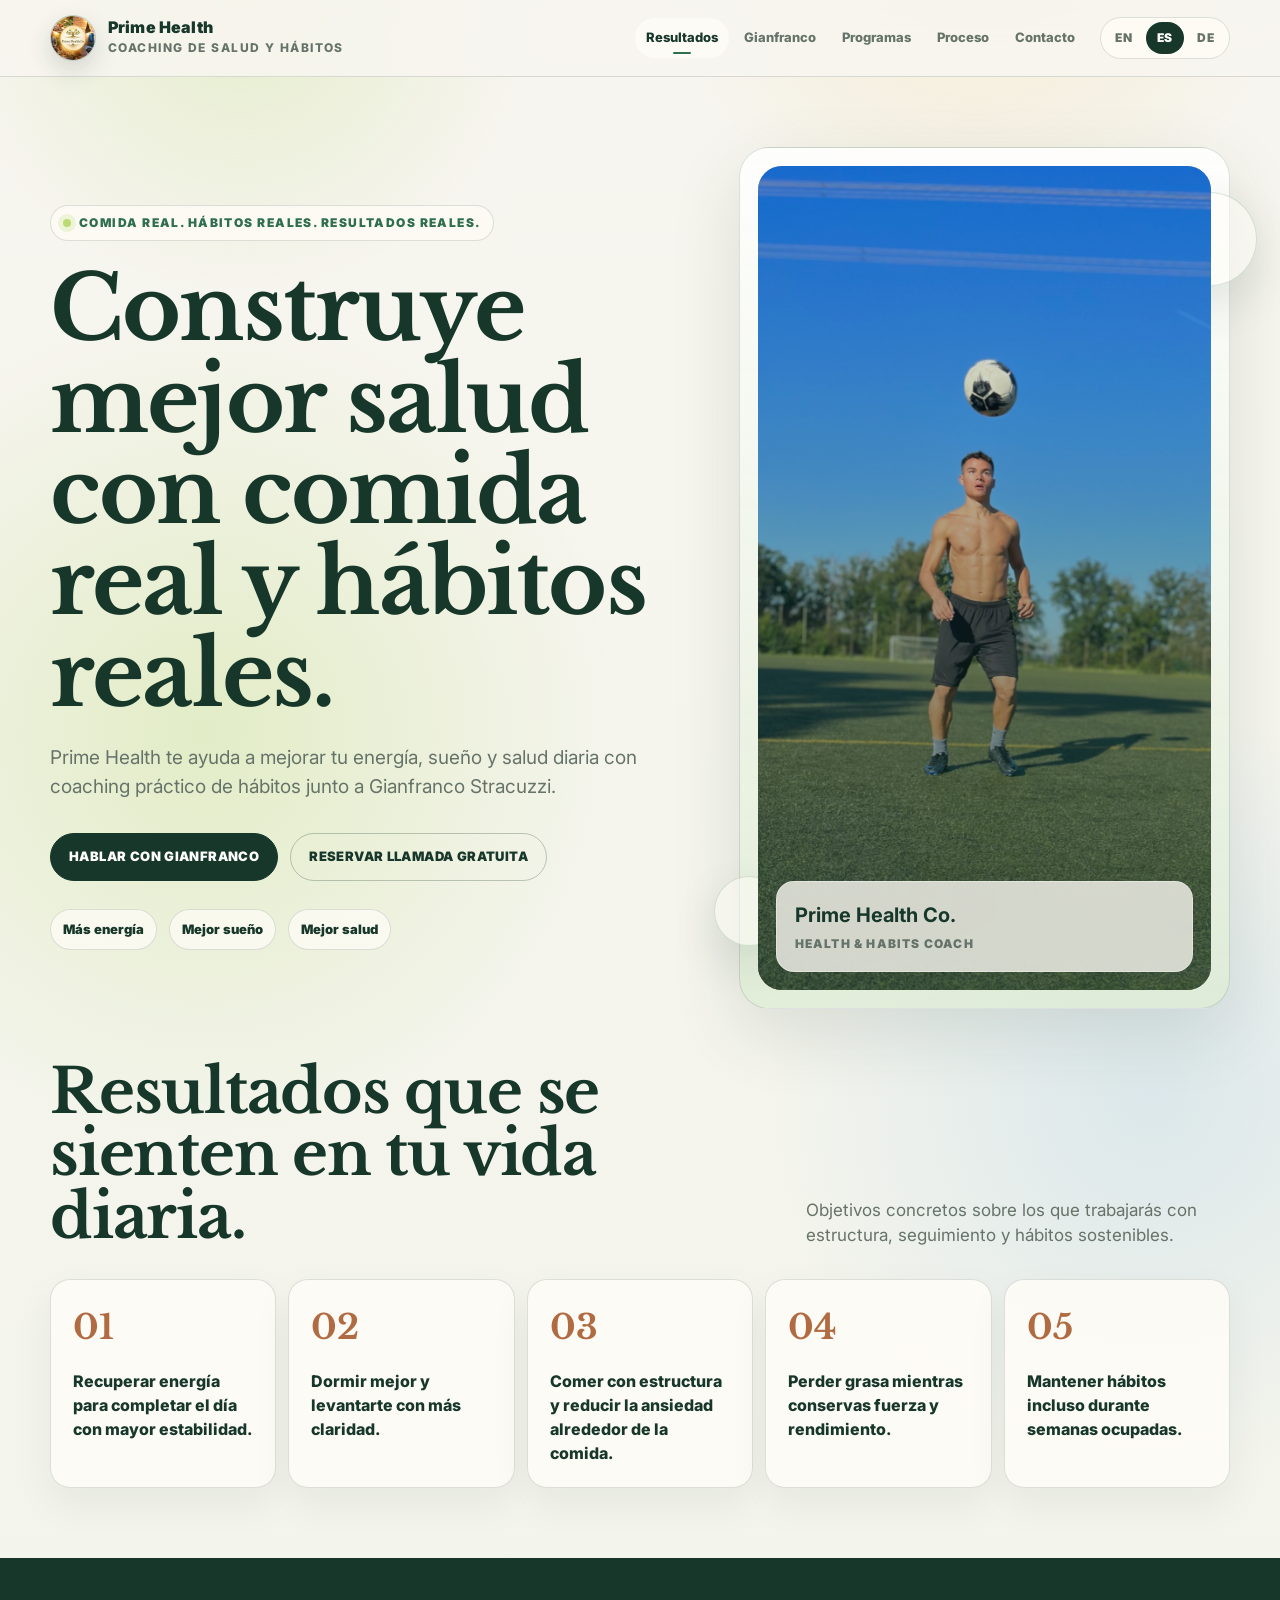
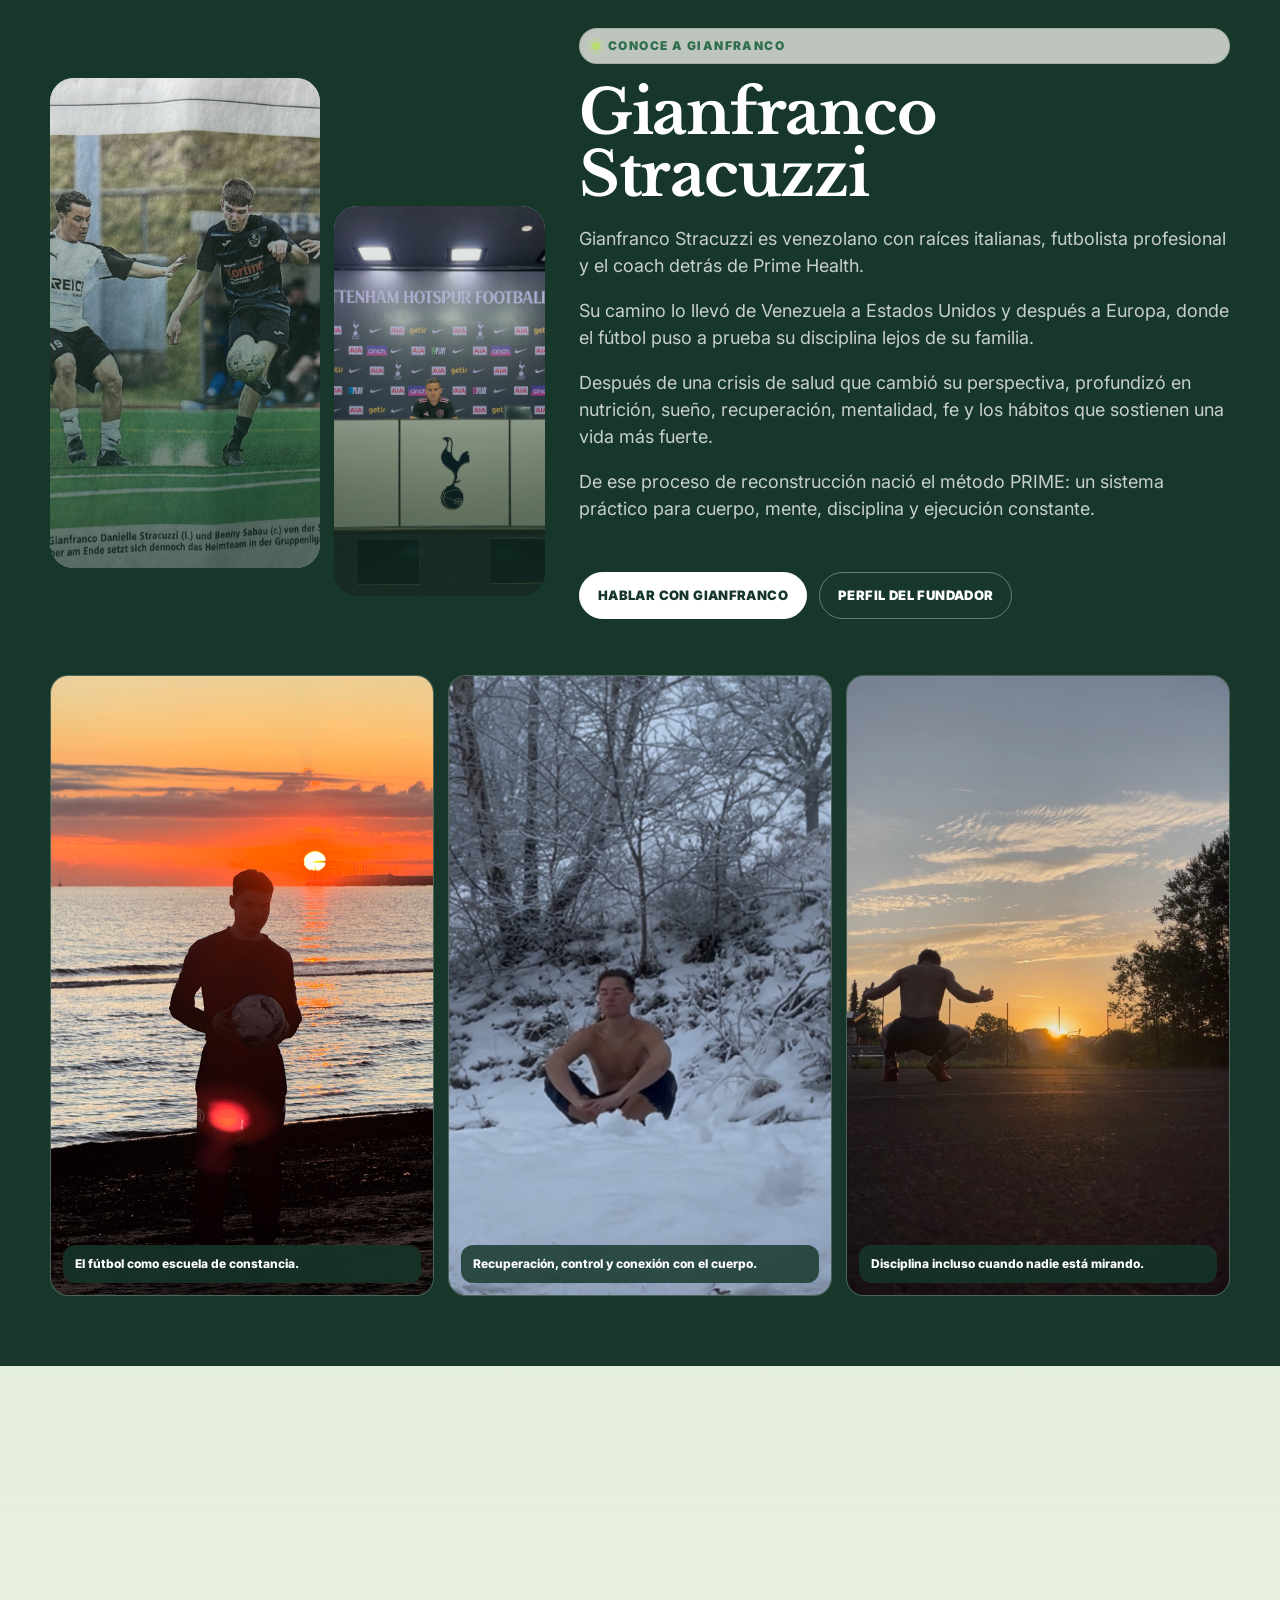
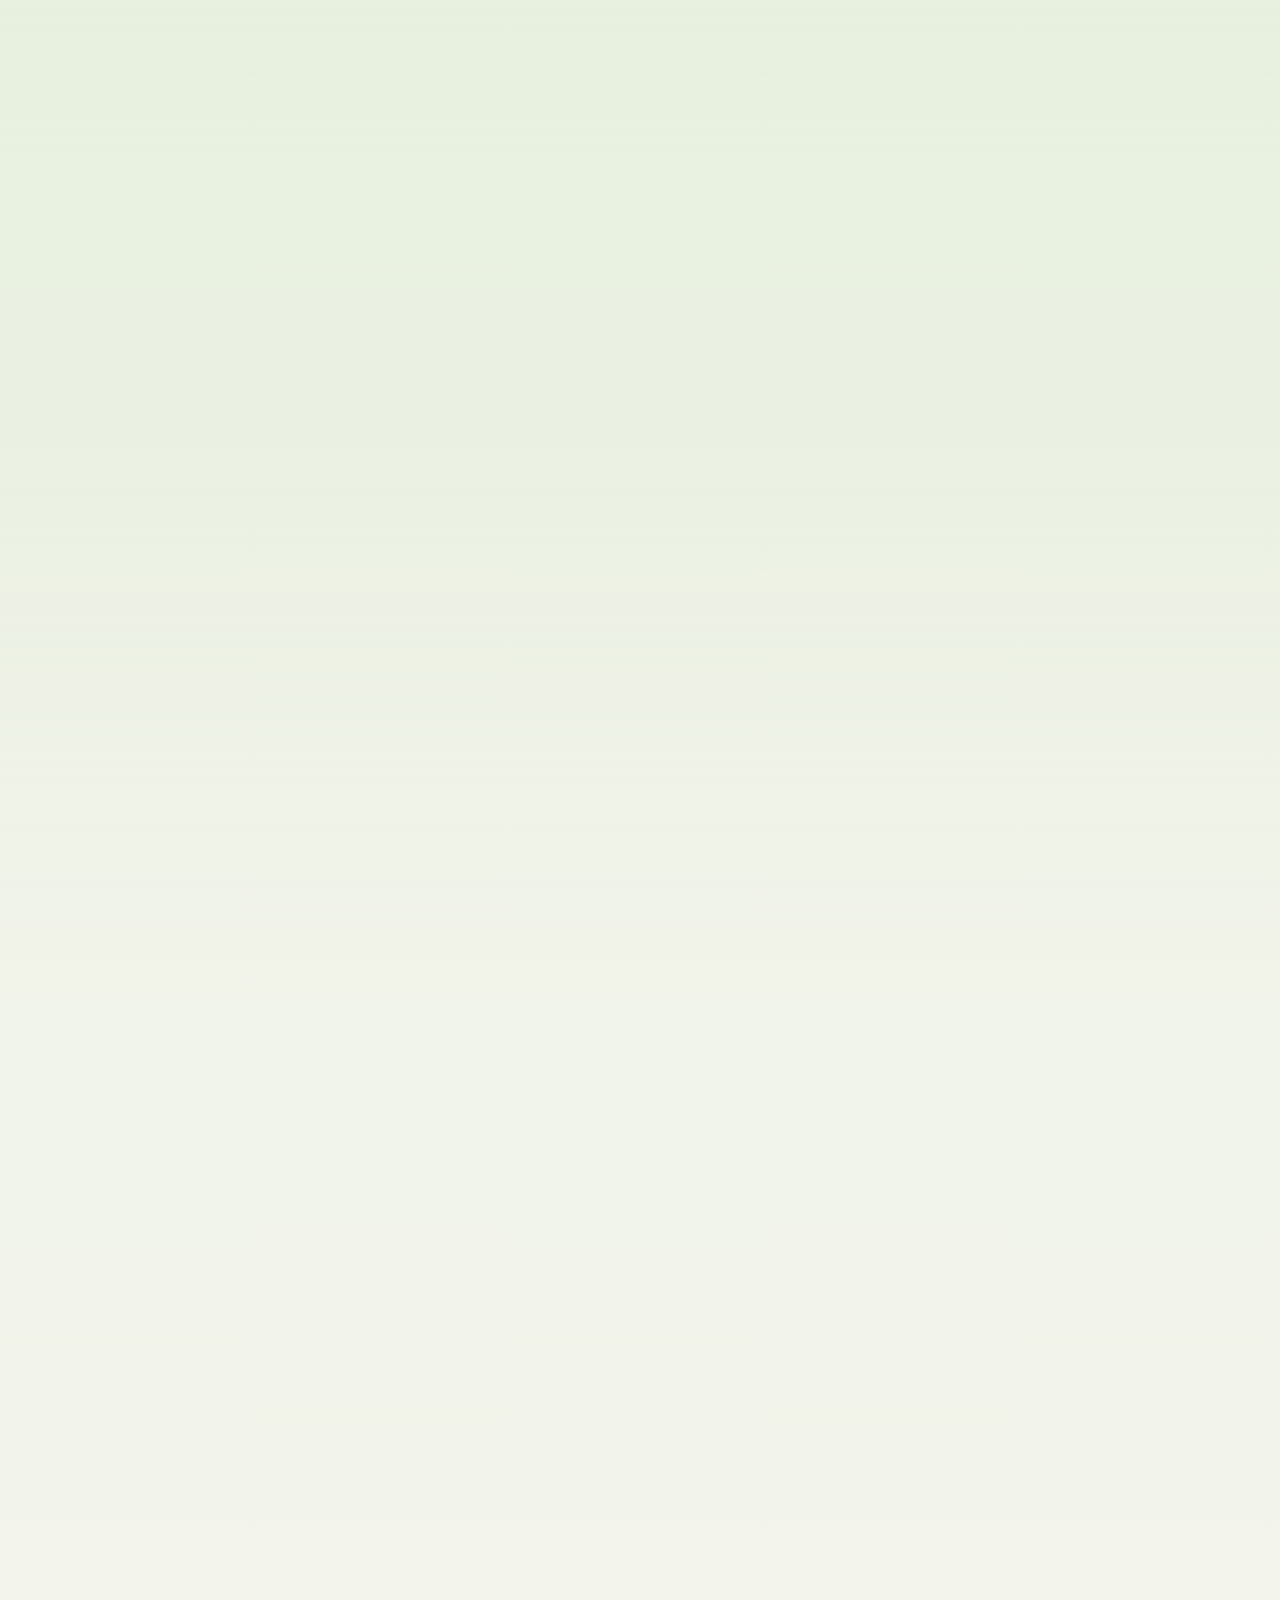
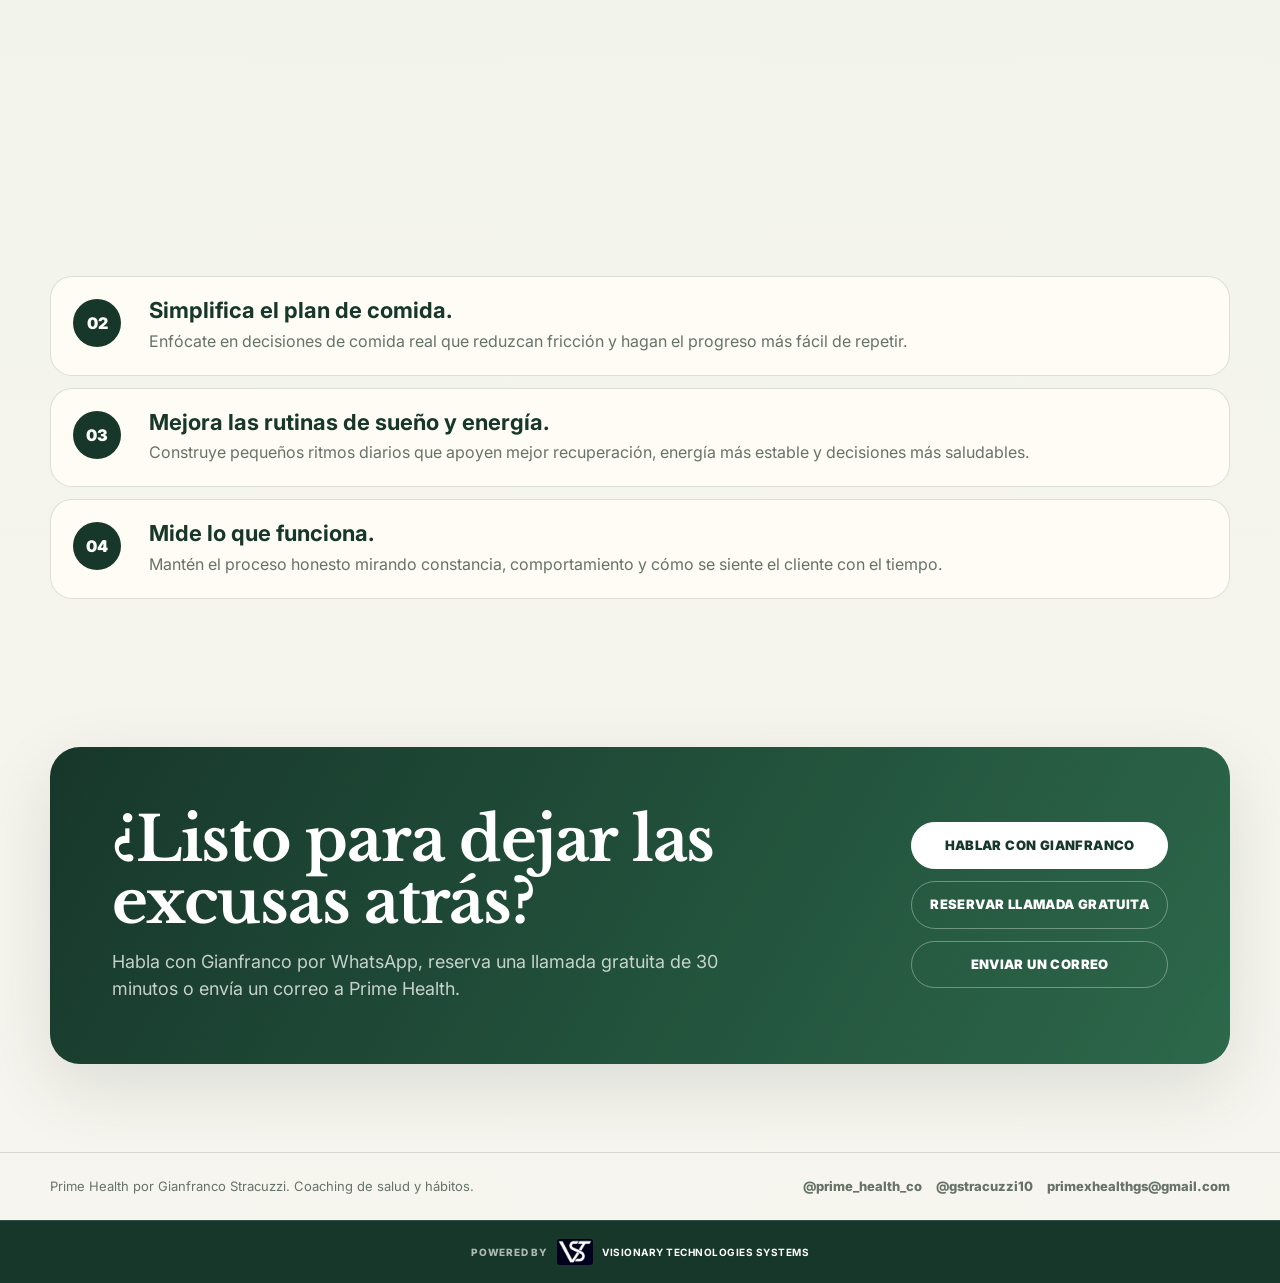
==== commit a8e1f821: "Simplify Prime Health and add VTS credit" ====
--- a/index.html
+++ b/index.html
@@ -437,20 +437,6 @@
     .photo-caption strong { display: block; font-size: 20px; }
     .photo-caption span { display: block; margin-top: 5px; color: var(--muted); font-size: 12px; font-weight: 900; letter-spacing: 0.1em; text-transform: uppercase; }
 
-    .trust-band { padding: 18px 0 54px; }
-    .trust-grid {
-      display: grid;
-      grid-template-columns: repeat(3, 1fr);
-      border: 1px solid var(--line);
-      border-radius: 22px;
-      background: rgba(255, 253, 247, 0.72);
-      overflow: hidden;
-    }
-    .trust-item { padding: 22px; min-height: 116px; border-right: 1px solid var(--line); }
-    .trust-item:last-child { border-right: 0; }
-    .trust-item span { color: var(--clay); font-size: 12px; font-weight: 900; letter-spacing: 0.12em; text-transform: uppercase; }
-    .trust-item strong { display: block; margin-top: 12px; color: var(--green-dark); font-size: 22px; line-height: 1.12; }
-
     section { padding: 70px 0; }
     .section-heading {
       display: grid;
@@ -461,8 +447,8 @@
     }
     .section-heading p, .large-copy { color: var(--muted); font-size: 17px; }
 
-    .cards-grid, .plans-grid { display: grid; grid-template-columns: repeat(3, 1fr); gap: 16px; }
-    .card, .plan-card {
+    .plans-grid { display: grid; grid-template-columns: repeat(3, 1fr); gap: 16px; }
+    .plan-card {
       padding: 24px;
       border: 1px solid var(--line);
       border-radius: 22px;
@@ -471,13 +457,13 @@
       box-shadow: 0 18px 48px rgba(23, 55, 43, 0.06);
       transition: transform 0.24s ease, box-shadow 0.24s ease, border-color 0.24s ease;
     }
-    .card:hover, .plan-card:hover {
+    .plan-card:hover {
       transform: translateY(-8px);
       border-color: rgba(47, 111, 78, 0.3);
       box-shadow: 0 28px 70px rgba(23, 55, 43, 0.13);
     }
-    .card h3, .plan-card h3 { font-size: 23px; letter-spacing: -0.01em; }
-    .card p, .plan-card p { margin-top: 14px; color: var(--muted); }
+    .plan-card h3 { font-size: 23px; letter-spacing: -0.01em; }
+    .plan-card p { margin-top: 14px; color: var(--muted); }
     .tag {
       display: inline-flex;
       margin-bottom: 18px;
@@ -670,9 +656,34 @@
     .guide-form input:focus { outline: 3px solid rgba(186, 219, 116, 0.42); border-color: var(--green); }
     .form-status { min-height: 20px; color: var(--green-dark); font-size: 12px; font-weight: 800; }
 
-    footer { padding: 24px 0 34px; border-top: 1px solid var(--line); color: var(--muted); font-size: 13px; }
+    footer { padding: 24px 0 0; border-top: 1px solid var(--line); color: var(--muted); font-size: 13px; }
     .footer-inner { display: flex; align-items: center; justify-content: space-between; gap: 16px; flex-wrap: wrap; }
     .footer-links { display: flex; gap: 14px; font-weight: 800; }
+    .vts-credit {
+      width: 100%;
+      margin-top: 24px;
+      padding: 18px 20px;
+      display: flex;
+      justify-content: center;
+      background: var(--green-dark);
+      border-top: 1px solid rgba(255, 255, 255, 0.12);
+    }
+    .vts-powered {
+      display: inline-flex;
+      align-items: center;
+      justify-content: center;
+      gap: 9px;
+      color: rgba(255, 255, 255, 0.66);
+      font-size: 10px;
+      font-weight: 800;
+      letter-spacing: 0.08em;
+      text-transform: uppercase;
+      transition: color 0.18s ease, transform 0.18s ease;
+    }
+    .vts-powered img { width: 36px; height: 26px; border-radius: 3px; object-fit: cover; }
+    .vts-powered strong { color: var(--white); font-size: 10px; letter-spacing: 0.05em; }
+    .vts-powered:hover { color: var(--white); transform: translateY(-1px); }
+    .vts-powered:focus-visible { outline: 3px solid var(--lime); outline-offset: 5px; border-radius: 4px; }
 
     .reveal { opacity: 0; transform: translateY(26px); transition: opacity 0.7s ease, transform 0.7s ease; }
     .reveal.is-visible { opacity: 1; transform: translateY(0); }
@@ -720,9 +731,6 @@
       .hero-grid, .section-heading, .founder-grid, .cta-panel, .guides-panel { grid-template-columns: 1fr; }
       .hero { padding-top: 44px; }
       .photo-card { min-height: 430px; }
-      .trust-grid, .cards-grid { grid-template-columns: 1fr; }
-      .trust-item { border-right: 0; border-bottom: 1px solid var(--line); }
-      .trust-item:last-child { border-bottom: 0; }
       .founder-gallery .photo-card:first-child, .founder-gallery .photo-card:last-child { min-height: 390px; transform: none; }
       .results-grid { grid-template-columns: repeat(2, minmax(0, 1fr)); }
       .cta-actions { justify-items: start; }
@@ -741,7 +749,7 @@
       .hero-actions { display: grid; }
       .button { width: 100%; }
       section { padding: 52px 0; }
-      .card, .plan-card, .process-item { padding: 20px; }
+      .plan-card, .process-item { padding: 20px; }
       .plans-grid, .founder-gallery, .story-gallery, .results-grid { grid-template-columns: 1fr; }
       .plan-card.featured { transform: none; }
       .process-item { grid-template-columns: 1fr; }
@@ -764,8 +772,8 @@
         </a>
         <div class="nav-right">
           <nav class="nav-links" aria-label="Site links">
-            <a class="nav-link" href="#about" data-i18n="nav.about">About</a>
-            <a class="nav-link" href="#offer" data-i18n="nav.offer">Offer</a>
+            <a class="nav-link" href="#results" data-i18n="nav.results">Results</a>
+            <a class="nav-link" href="#founder" data-i18n="nav.founder">Gianfranco</a>
             <a class="nav-link" href="#plans" data-i18n="nav.plans">Plans</a>
             <a class="nav-link" href="#process" data-i18n="nav.process">Process</a>
             <a class="nav-link" href="#contact" data-i18n="nav.contact">Contact</a>
@@ -811,50 +819,7 @@
         </div>
       </section>
 
-      <div class="trust-band reveal">
-        <div class="section-inner trust-grid" aria-label="Prime Health trust points">
-          <div class="trust-item">
-            <span data-i18n="trust.one.label">Coaching</span>
-            <strong data-i18n="trust.one.copy">1:1 support for practical habit change.</strong>
-          </div>
-          <div class="trust-item">
-            <span data-i18n="trust.two.label">Food</span>
-            <strong data-i18n="trust.two.copy">Simple real-food decisions you can repeat.</strong>
-          </div>
-          <div class="trust-item">
-            <span data-i18n="trust.three.label">Challenge</span>
-            <strong data-i18n="trust.three.copy">Un método para cuerpo, mente y disciplina.</strong>
-          </div>
-        </div>
-      </div>
-
-      <section id="about" aria-labelledby="about-title" data-section="about">
-        <div class="section-inner">
-          <div class="section-heading reveal">
-            <h2 id="about-title" data-i18n="about.title">Health does not need to feel complicated.</h2>
-            <p data-i18n="about.copy">Prime Health is built around the basics people can actually follow: real food, repeatable habits, better routines, and support that keeps the plan grounded.</p>
-          </div>
-          <div class="cards-grid">
-            <article class="card reveal">
-              <span class="tag" data-i18n="about.card1.tag">Energy</span>
-              <h3 data-i18n="about.card1.title">Start with daily inputs.</h3>
-              <p data-i18n="about.card1.copy">Food, sleep, movement, and consistency shape how you feel. The coaching starts by making those inputs clearer and easier to repeat.</p>
-            </article>
-            <article class="card reveal">
-              <span class="tag" data-i18n="about.card2.tag">Sleep</span>
-              <h3 data-i18n="about.card2.title">Build rhythms that support recovery.</h3>
-              <p data-i18n="about.card2.copy">Better health is not only about effort. It also comes from routines that help the body slow down, recover, and show up better the next day.</p>
-            </article>
-            <article class="card reveal">
-              <span class="tag" data-i18n="about.card3.tag">Habits</span>
-              <h3 data-i18n="about.card3.title">Make the plan livable.</h3>
-              <p data-i18n="about.card3.copy">The goal is not a perfect week. The goal is a simple system you can keep returning to without starting over every Monday.</p>
-            </article>
-          </div>
-        </div>
-      </section>
-
-      <section class="results" aria-labelledby="results-title">
+      <section id="results" class="results" aria-labelledby="results-title" data-section="results">
         <div class="section-inner">
           <div class="section-heading reveal">
             <h2 id="results-title" data-i18n="results.title">Resultados que se sienten en tu vida diaria.</h2>
@@ -870,7 +835,7 @@
         </div>
       </section>
 
-      <section class="founder" aria-labelledby="founder-title">
+      <section id="founder" class="founder" aria-labelledby="founder-title" data-section="founder">
         <div class="section-inner founder-grid">
           <div class="founder-gallery reveal-scale">
             <div class="photo-card missing-photo">
@@ -881,7 +846,7 @@
             </div>
           </div>
           <div class="founder-copy reveal">
-            <span class="kicker" data-i18n="founder.kicker">Meet the coach</span>
+            <span class="kicker" data-i18n="founder.kicker">Conoce a Gianfranco</span>
             <h2 id="founder-title">Gianfranco Stracuzzi</h2>
             <p data-i18n="founder.copy1">Gianfranco is the health and habits coach behind Prime Health. His public profiles connect personal discipline, soccer, and health coaching into one clear idea: better health comes from real habits you can practice daily.</p>
             <p data-i18n="founder.copy2">Prime Health does not position the work as a quick fix. It focuses on food, sleep, energy, and consistency so clients can improve the way they live, not just chase a short-term result.</p>
@@ -896,32 +861,6 @@
             <figure class="story-photo reveal"><img src="assets/founder-beach.jpg" alt="Gianfranco con un balón frente al mar"><figcaption data-i18n="story.one">El fútbol como escuela de constancia.</figcaption></figure>
             <figure class="story-photo reveal"><img src="assets/founder-recovery.jpg" alt="Gianfranco practicando recuperación en la nieve"><figcaption data-i18n="story.two">Recuperación, control y conexión con el cuerpo.</figcaption></figure>
             <figure class="story-photo reveal"><img src="assets/founder-sunset.jpg" alt="Gianfranco entrenando al amanecer"><figcaption data-i18n="story.three">Disciplina incluso cuando nadie está mirando.</figcaption></figure>
-          </div>
-        </div>
-      </section>
-
-      <section id="offer" aria-labelledby="offer-title" data-section="offer">
-        <div class="section-inner">
-          <div class="section-heading reveal">
-            <h2 id="offer-title" data-i18n="offer.title">Coaching for people who want a simpler way to get healthy.</h2>
-            <p data-i18n="offer.copy">Prime Health points visitors toward 1:1 work, habit coaching, and structured plans for different levels of commitment.</p>
-          </div>
-          <div class="cards-grid">
-            <article class="card reveal">
-              <span class="tag" data-i18n="offer.card1.tag">1:1 Coaching</span>
-              <h3 data-i18n="offer.card1.title">Personal habit support.</h3>
-              <p data-i18n="offer.card1.copy">Work directly with Gianfranco to assess where your habits are now, simplify the next steps, and build a routine you can follow.</p>
-            </article>
-            <article class="card reveal">
-              <span class="tag" data-i18n="offer.card2.tag">Real Food</span>
-              <h3 data-i18n="offer.card2.title">Food choices without overthinking.</h3>
-              <p data-i18n="offer.card2.copy">The coaching language stays close to the brand promise: real food, real habits, real results.</p>
-            </article>
-            <article class="card reveal">
-              <span class="tag" data-i18n="offer.card3.tag">Plans</span>
-              <h3 data-i18n="offer.card3.title">Choose the level that fits your goal.</h3>
-              <p data-i18n="offer.card3.copy">Start with a simple monthly plan or commit to a longer transformation path for deeper lifestyle change.</p>
-            </article>
           </div>
         </div>
       </section>
@@ -1016,6 +955,13 @@
           <a href="mailto:primexhealthgs@gmail.com">primexhealthgs@gmail.com</a>
         </div>
       </div>
+      <div class="vts-credit">
+        <a class="vts-powered" href="https://visionary-technologies-system-websi.vercel.app" target="_blank" rel="noopener noreferrer" aria-label="Visitar Visionary Technologies Systems">
+          <span>Powered by</span>
+          <img src="assets/vts-powered-by.png" alt="" aria-hidden="true" width="720" height="520">
+          <strong>Visionary Technologies Systems</strong>
+        </a>
+      </div>
     </footer>
   </div>
 
@@ -1023,34 +969,21 @@
     const translations = {
       en: {
         "brand.sub": "Health & Habits Coaching",
-        "nav.about": "About", "nav.offer": "Offer", "nav.plans": "Plans", "nav.process": "Process", "nav.contact": "Contact",
+        "nav.results": "Results", "nav.founder": "Gianfranco", "nav.plans": "Programs", "nav.process": "Process", "nav.contact": "Contact",
         "hero.kicker": "Real food. Real habits. Real results.",
         "hero.title": "Build better health through real food and real habits.",
         "hero.copy": "Prime Health helps you improve energy, sleep, and day-to-day health with practical habit coaching from Gianfranco Stracuzzi.",
         "cta.whatsapp": "Talk to Gianfranco", "cta.call": "Book a free call", "cta.email": "Send an email",
         "proof.energy": "More energy", "proof.sleep": "Better sleep", "proof.health": "Better health",
         "founder.role": "Health & Habits Coach",
-        "trust.one.label": "Coaching", "trust.one.copy": "1:1 support for practical habit change.",
-        "trust.two.label": "Food", "trust.two.copy": "Simple real-food decisions you can repeat.",
-        "trust.three.label": "Method", "trust.three.copy": "A system for body, mind, and discipline.",
-        "about.title": "Health does not need to feel complicated.",
-        "about.copy": "Prime Health is built around the basics people can actually follow: real food, repeatable habits, better routines, and support that keeps the plan grounded.",
-        "about.card1.tag": "Energy", "about.card1.title": "Start with daily inputs.", "about.card1.copy": "Food, sleep, movement, and consistency shape how you feel. The coaching starts by making those inputs clearer and easier to repeat.",
-        "about.card2.tag": "Sleep", "about.card2.title": "Build rhythms that support recovery.", "about.card2.copy": "Better health is not only about effort. It also comes from routines that help the body slow down, recover, and show up better the next day.",
-        "about.card3.tag": "Habits", "about.card3.title": "Make the plan livable.", "about.card3.copy": "The goal is not a perfect week. The goal is a simple system you can keep returning to without starting over every Monday.",
         "results.title": "Results you can feel in everyday life.", "results.copy": "Concrete goals you will work toward with structure, accountability, and sustainable habits.",
         "results.one": "Recover energy to finish the day with greater stability.", "results.two": "Sleep better and wake up with more clarity.", "results.three": "Eat with structure and reduce anxiety around food.", "results.four": "Lose fat while preserving strength and performance.", "results.five": "Maintain your habits even during busy weeks.",
-        "founder.kicker": "Meet the coach", "founder.copy1": "Gianfranco Stracuzzi is Venezuelan with Italian roots, a professional footballer, and the coach behind Prime Health.",
+        "founder.kicker": "Meet Gianfranco", "founder.copy1": "Gianfranco Stracuzzi is Venezuelan with Italian roots, a professional footballer, and the coach behind Prime Health.",
         "founder.copy2": "His path took him from Venezuela to the United States and then to Europe, where football tested his discipline far from his family.",
         "founder.copy3": "After a serious health crisis changed his perspective, he studied nutrition, sleep, recovery, mindset, faith, and the habits that support a stronger life.",
         "founder.copy4": "The PRIME Method grew from that rebuilding process: a practical system for body, mind, discipline, and consistent execution.",
         "story.one": "Football as a school of consistency.", "story.two": "Recovery, control, and connection with the body.", "story.three": "Discipline when nobody is watching.",
         "founder.cta1": "Founder profile", "founder.cta2": "Prime Health Instagram",
-        "offer.title": "Coaching for people who want a simpler way to get healthy.",
-        "offer.copy": "Prime Health points visitors toward 1:1 work, habit coaching, and structured plans for different levels of commitment.",
-        "offer.card1.tag": "1:1 Coaching", "offer.card1.title": "Personal habit support.", "offer.card1.copy": "Work directly with Gianfranco to assess where your habits are now, simplify the next steps, and build a routine you can follow.",
-        "offer.card2.tag": "Real Food", "offer.card2.title": "Food choices without overthinking.", "offer.card2.copy": "The coaching language stays close to the brand promise: real food, real habits, real results.",
-        "offer.card3.tag": "Plans", "offer.card3.title": "Choose the level that fits your goal.", "offer.card3.copy": "Start with a simple monthly plan or commit to a longer transformation path for deeper lifestyle change.",
         "plans.title": "Choose your Prime Health plan.", "plans.copy": "Each plan is designed around practical habit change, real food, better energy, and a healthier lifestyle that can last.",
         "plans.disclaimer": "Prime Health coaching is educational and habit-based. It is not medical advice, diagnosis, or treatment.",
         "process.title": "A practical path from stuck to consistent.", "process.copy": "No medical claims. No overpromising. Just a clear coaching process built around daily behavior.",
@@ -1071,34 +1004,21 @@
       },
       es: {
         "brand.sub": "Coaching de salud y hábitos",
-        "nav.about": "Sobre", "nav.offer": "Oferta", "nav.plans": "Planes", "nav.process": "Proceso", "nav.contact": "Contacto",
+        "nav.results": "Resultados", "nav.founder": "Gianfranco", "nav.plans": "Programas", "nav.process": "Proceso", "nav.contact": "Contacto",
         "hero.kicker": "Comida real. Hábitos reales. Resultados reales.",
         "hero.title": "Construye mejor salud con comida real y hábitos reales.",
         "hero.copy": "Prime Health te ayuda a mejorar tu energía, sueño y salud diaria con coaching práctico de hábitos junto a Gianfranco Stracuzzi.",
         "cta.whatsapp": "Hablar con Gianfranco", "cta.call": "Reservar llamada gratuita", "cta.email": "Enviar un correo",
         "proof.energy": "Más energía", "proof.sleep": "Mejor sueño", "proof.health": "Mejor salud",
         "founder.role": "Health & Habits Coach",
-        "trust.one.label": "Coaching", "trust.one.copy": "Acompañamiento 1:1 para cambiar hábitos de forma práctica.",
-        "trust.two.label": "Comida", "trust.two.copy": "Decisiones simples de comida real que puedes repetir.",
-        "trust.three.label": "Método", "trust.three.copy": "Un sistema para cuerpo, mente y disciplina.",
-        "about.title": "La salud no tiene que sentirse complicada.",
-        "about.copy": "Prime Health se basa en lo que las personas sí pueden sostener: comida real, hábitos repetibles, mejores rutinas y acompañamiento con los pies en la tierra.",
-        "about.card1.tag": "Energía", "about.card1.title": "Empieza por tus hábitos diarios.", "about.card1.copy": "Comida, sueño, movimiento y constancia definen cómo te sientes. El coaching empieza aclarando esos inputs y haciéndolos más fáciles de repetir.",
-        "about.card2.tag": "Sueño", "about.card2.title": "Crea ritmos que apoyen tu recuperación.", "about.card2.copy": "Mejorar la salud no es solo esfuerzo. También se trata de rutinas que ayudan al cuerpo a bajar revoluciones, recuperarse y rendir mejor al día siguiente.",
-        "about.card3.tag": "Hábitos", "about.card3.title": "Haz que el plan sea sostenible.", "about.card3.copy": "El objetivo no es una semana perfecta. Es crear un sistema simple al que puedas volver sin empezar de cero cada lunes.",
         "results.title": "Resultados que se sienten en tu vida diaria.", "results.copy": "Objetivos concretos sobre los que trabajarás con estructura, seguimiento y hábitos sostenibles.",
         "results.one": "Recuperar energía para completar el día con mayor estabilidad.", "results.two": "Dormir mejor y levantarte con más claridad.", "results.three": "Comer con estructura y reducir la ansiedad alrededor de la comida.", "results.four": "Perder grasa mientras conservas fuerza y rendimiento.", "results.five": "Mantener hábitos incluso durante semanas ocupadas.",
-        "founder.kicker": "Conoce al coach", "founder.copy1": "Gianfranco Stracuzzi es venezolano con raíces italianas, futbolista profesional y el coach detrás de Prime Health.",
+        "founder.kicker": "Conoce a Gianfranco", "founder.copy1": "Gianfranco Stracuzzi es venezolano con raíces italianas, futbolista profesional y el coach detrás de Prime Health.",
         "founder.copy2": "Su camino lo llevó de Venezuela a Estados Unidos y después a Europa, donde el fútbol puso a prueba su disciplina lejos de su familia.",
         "founder.copy3": "Después de una crisis de salud que cambió su perspectiva, profundizó en nutrición, sueño, recuperación, mentalidad, fe y los hábitos que sostienen una vida más fuerte.",
         "founder.copy4": "De ese proceso de reconstrucción nació el método PRIME: un sistema práctico para cuerpo, mente, disciplina y ejecución constante.",
         "story.one": "El fútbol como escuela de constancia.", "story.two": "Recuperación, control y conexión con el cuerpo.", "story.three": "Disciplina incluso cuando nadie está mirando.",
         "founder.cta1": "Perfil del fundador", "founder.cta2": "Instagram de Prime Health",
-        "offer.title": "Coaching para personas que quieren una forma más simple de estar saludables.",
-        "offer.copy": "Prime Health dirige a los visitantes hacia trabajo 1:1, coaching de hábitos y planes estructurados para distintos niveles de compromiso.",
-        "offer.card1.tag": "Coaching 1:1", "offer.card1.title": "Acompañamiento personal de hábitos.", "offer.card1.copy": "Trabaja directamente con Gianfranco para evaluar tus hábitos actuales, simplificar los próximos pasos y construir una rutina que puedas mantener.",
-        "offer.card2.tag": "Comida real", "offer.card2.title": "Decisiones de comida sin complicarte.", "offer.card2.copy": "El lenguaje del coaching se mantiene cerca de la promesa de marca: comida real, hábitos reales, resultados reales.",
-        "offer.card3.tag": "Planes", "offer.card3.title": "Elige el nivel que encaja con tu objetivo.", "offer.card3.copy": "Empieza con un plan mensual simple o comprométete con un camino de transformación más largo para un cambio profundo de estilo de vida.",
         "plans.title": "Elige tu plan de Prime Health.", "plans.copy": "Cada plan está diseñado alrededor del cambio práctico de hábitos, comida real, más energía y un estilo de vida saludable que puedas sostener.",
         "plans.disclaimer": "El coaching de Prime Health es educativo y basado en hábitos. No es consejo médico, diagnóstico ni tratamiento.",
         "process.title": "Un camino práctico desde estar estancado hasta ser constante.", "process.copy": "Sin promesas médicas. Sin exagerar resultados. Solo un proceso claro de coaching construido alrededor del comportamiento diario.",
@@ -1119,34 +1039,21 @@
       },
       de: {
         "brand.sub": "Gesundheits- und Gewohnheitscoaching",
-        "nav.about": "Über", "nav.offer": "Angebot", "nav.plans": "Pläne", "nav.process": "Prozess", "nav.contact": "Kontakt",
+        "nav.results": "Ergebnisse", "nav.founder": "Gianfranco", "nav.plans": "Programme", "nav.process": "Prozess", "nav.contact": "Kontakt",
         "hero.kicker": "Echtes Essen. Echte Gewohnheiten. Echte Ergebnisse.",
         "hero.title": "Baue bessere Gesundheit mit echtem Essen und echten Gewohnheiten auf.",
         "hero.copy": "Prime Health hilft dir, Energie, Schlaf und Alltagsgesundheit mit praktischem Gewohnheitscoaching von Gianfranco Stracuzzi zu verbessern.",
         "cta.whatsapp": "Mit Gianfranco sprechen", "cta.call": "Kostenloses Gespräch buchen", "cta.email": "E-Mail senden",
         "proof.energy": "Mehr Energie", "proof.sleep": "Besserer Schlaf", "proof.health": "Bessere Gesundheit",
         "founder.role": "Health & Habits Coach",
-        "trust.one.label": "Coaching", "trust.one.copy": "1:1 Begleitung für praktische Gewohnheitsveränderung.",
-        "trust.two.label": "Ernährung", "trust.two.copy": "Einfache Entscheidungen mit echtem Essen, die du wiederholen kannst.",
-        "trust.three.label": "Methode", "trust.three.copy": "Ein System für Körper, Geist und Disziplin.",
-        "about.title": "Gesundheit muss sich nicht kompliziert anfühlen.",
-        "about.copy": "Prime Health basiert auf Grundlagen, die Menschen wirklich umsetzen können: echtes Essen, wiederholbare Gewohnheiten, bessere Routinen und bodenständige Begleitung.",
-        "about.card1.tag": "Energie", "about.card1.title": "Beginne mit deinen täglichen Inputs.", "about.card1.copy": "Essen, Schlaf, Bewegung und Konstanz prägen, wie du dich fühlst. Das Coaching macht diese Inputs klarer und leichter wiederholbar.",
-        "about.card2.tag": "Schlaf", "about.card2.title": "Baue Rhythmen auf, die Erholung unterstützen.", "about.card2.copy": "Bessere Gesundheit entsteht nicht nur durch Anstrengung. Sie entsteht auch durch Routinen, die dem Körper helfen, herunterzufahren, sich zu erholen und am nächsten Tag besser da zu sein.",
-        "about.card3.tag": "Gewohnheiten", "about.card3.title": "Mach den Plan lebbar.", "about.card3.copy": "Das Ziel ist keine perfekte Woche. Das Ziel ist ein einfaches System, zu dem du zurückkehren kannst, ohne jeden Montag neu anzufangen.",
         "results.title": "Ergebnisse, die du im Alltag spürst.", "results.copy": "Konkrete Ziele, an denen du mit Struktur, Begleitung und nachhaltigen Gewohnheiten arbeitest.",
         "results.one": "Energie zurückgewinnen und den Tag stabiler beenden.", "results.two": "Besser schlafen und klarer aufwachen.", "results.three": "Mit Struktur essen und Stress rund ums Essen reduzieren.", "results.four": "Fett verlieren und dabei Kraft und Leistung erhalten.", "results.five": "Gewohnheiten auch in vollen Wochen beibehalten.",
-        "founder.kicker": "Lerne den Coach kennen", "founder.copy1": "Gianfranco Stracuzzi ist Venezolaner mit italienischen Wurzeln, Profifußballer und der Coach hinter Prime Health.",
+        "founder.kicker": "Lerne Gianfranco kennen", "founder.copy1": "Gianfranco Stracuzzi ist Venezolaner mit italienischen Wurzeln, Profifußballer und der Coach hinter Prime Health.",
         "founder.copy2": "Sein Weg führte ihn von Venezuela in die USA und später nach Europa, wo der Fußball seine Disziplin fern von der Familie auf die Probe stellte.",
         "founder.copy3": "Nach einer schweren gesundheitlichen Krise vertiefte er sich in Ernährung, Schlaf, Erholung, Mentalität, Glauben und Gewohnheiten für ein stärkeres Leben.",
         "founder.copy4": "Aus diesem Wiederaufbau entstand die PRIME Methode: ein praktisches System für Körper, Geist, Disziplin und konsequente Umsetzung.",
         "story.one": "Fußball als Schule der Beständigkeit.", "story.two": "Erholung, Kontrolle und Verbindung zum Körper.", "story.three": "Disziplin, auch wenn niemand zusieht.",
         "founder.cta1": "Gründerprofil", "founder.cta2": "Prime Health Instagram",
-        "offer.title": "Coaching für Menschen, die gesünder werden wollen, ohne alles zu verkomplizieren.",
-        "offer.copy": "Prime Health führt Besucher zu 1:1 Arbeit, Gewohnheitscoaching und strukturierten Plänen für verschiedene Commitment-Level.",
-        "offer.card1.tag": "1:1 Coaching", "offer.card1.title": "Persönliche Gewohnheitsbegleitung.", "offer.card1.copy": "Arbeite direkt mit Gianfranco, um deine aktuellen Gewohnheiten zu prüfen, nächste Schritte zu vereinfachen und eine Routine aufzubauen, die du halten kannst.",
-        "offer.card2.tag": "Echtes Essen", "offer.card2.title": "Essensentscheidungen ohne Overthinking.", "offer.card2.copy": "Die Coaching-Sprache bleibt nah am Markenversprechen: echtes Essen, echte Gewohnheiten, echte Ergebnisse.",
-        "offer.card3.tag": "Pläne", "offer.card3.title": "Wähle das Level, das zu deinem Ziel passt.", "offer.card3.copy": "Starte mit einem einfachen Monatsplan oder entscheide dich für einen längeren Transformationsweg mit tieferer Lebensstilveränderung.",
         "plans.title": "Wähle deinen Prime Health Plan.", "plans.copy": "Jeder Plan ist auf praktische Gewohnheitsveränderung, echtes Essen, bessere Energie und einen gesunden Lebensstil ausgelegt, der langfristig tragfähig ist.",
         "plans.disclaimer": "Prime Health Coaching ist bildungs- und gewohnheitsbasiert. Es ist keine medizinische Beratung, Diagnose oder Behandlung.",
         "process.title": "Ein praktischer Weg von festgefahren zu konstant.", "process.copy": "Keine medizinischen Versprechen. Keine Übertreibung. Nur ein klarer Coaching-Prozess rund um tägliches Verhalten.",
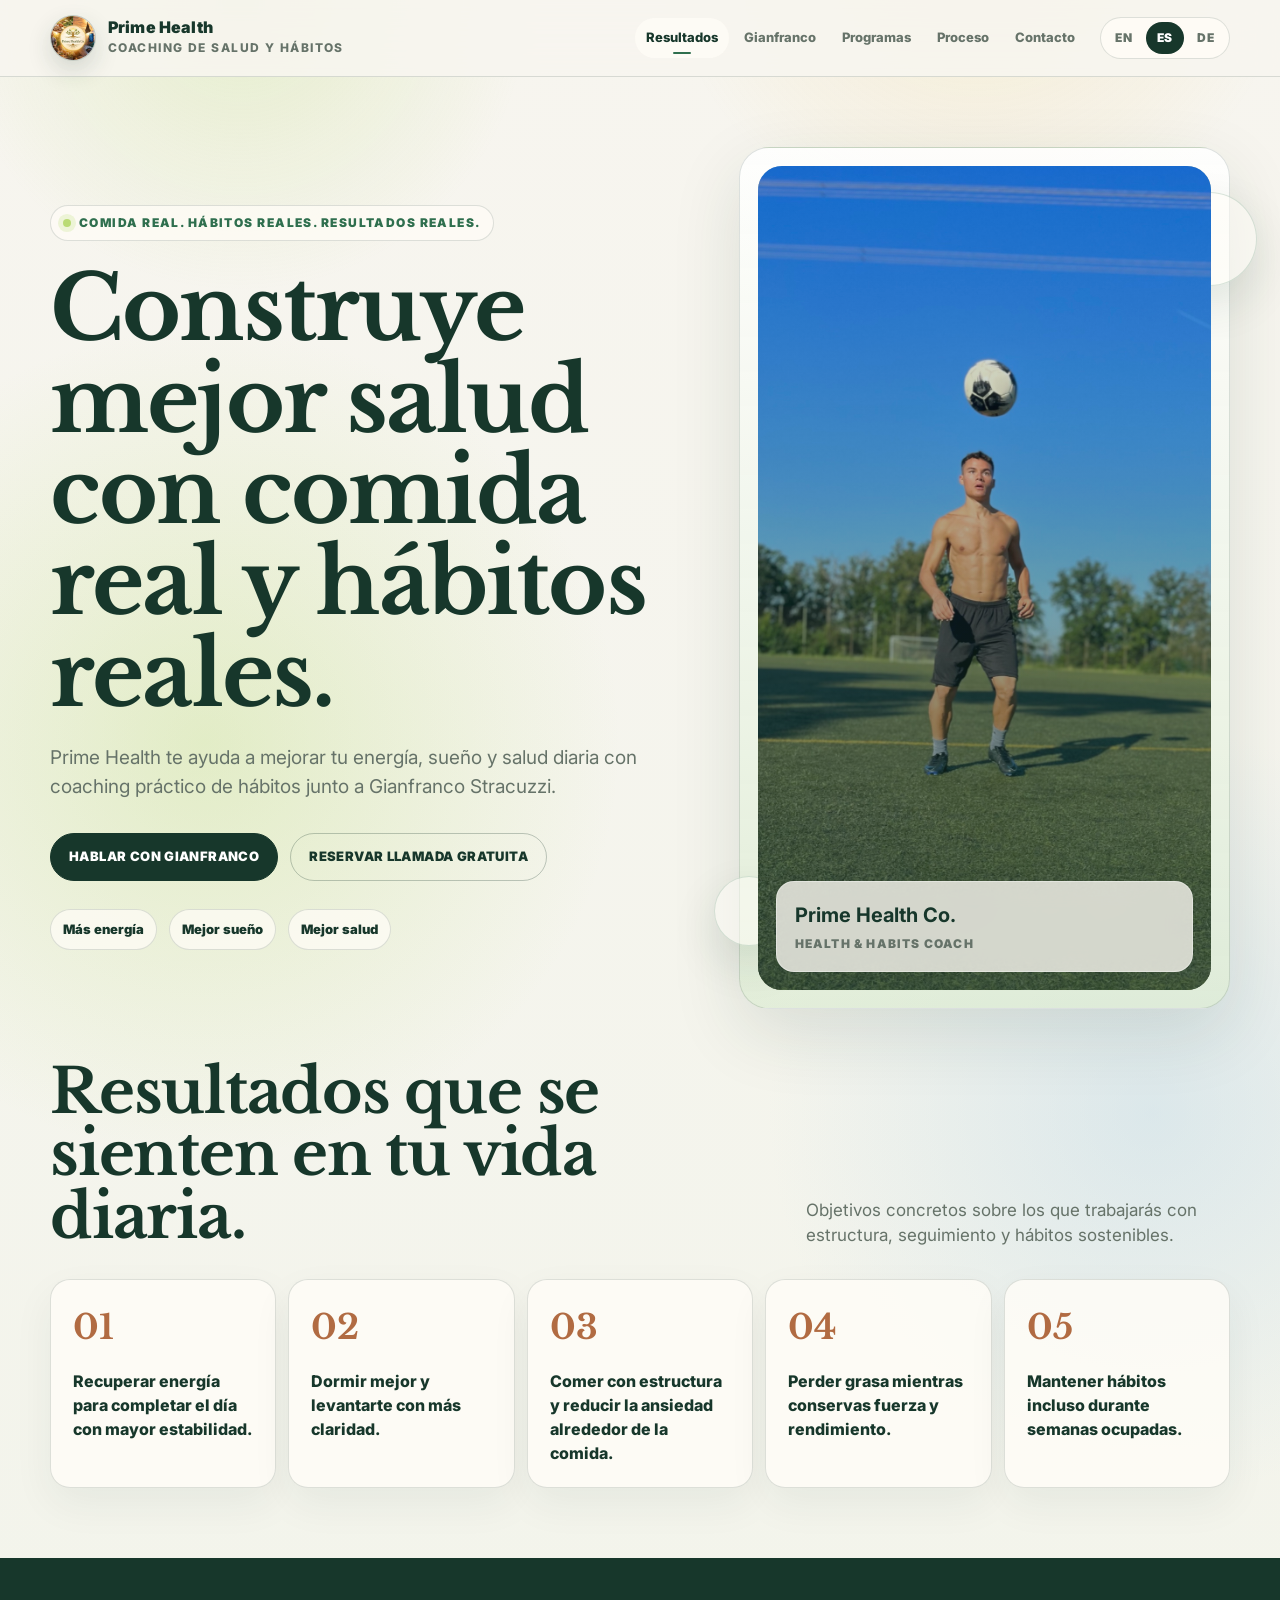
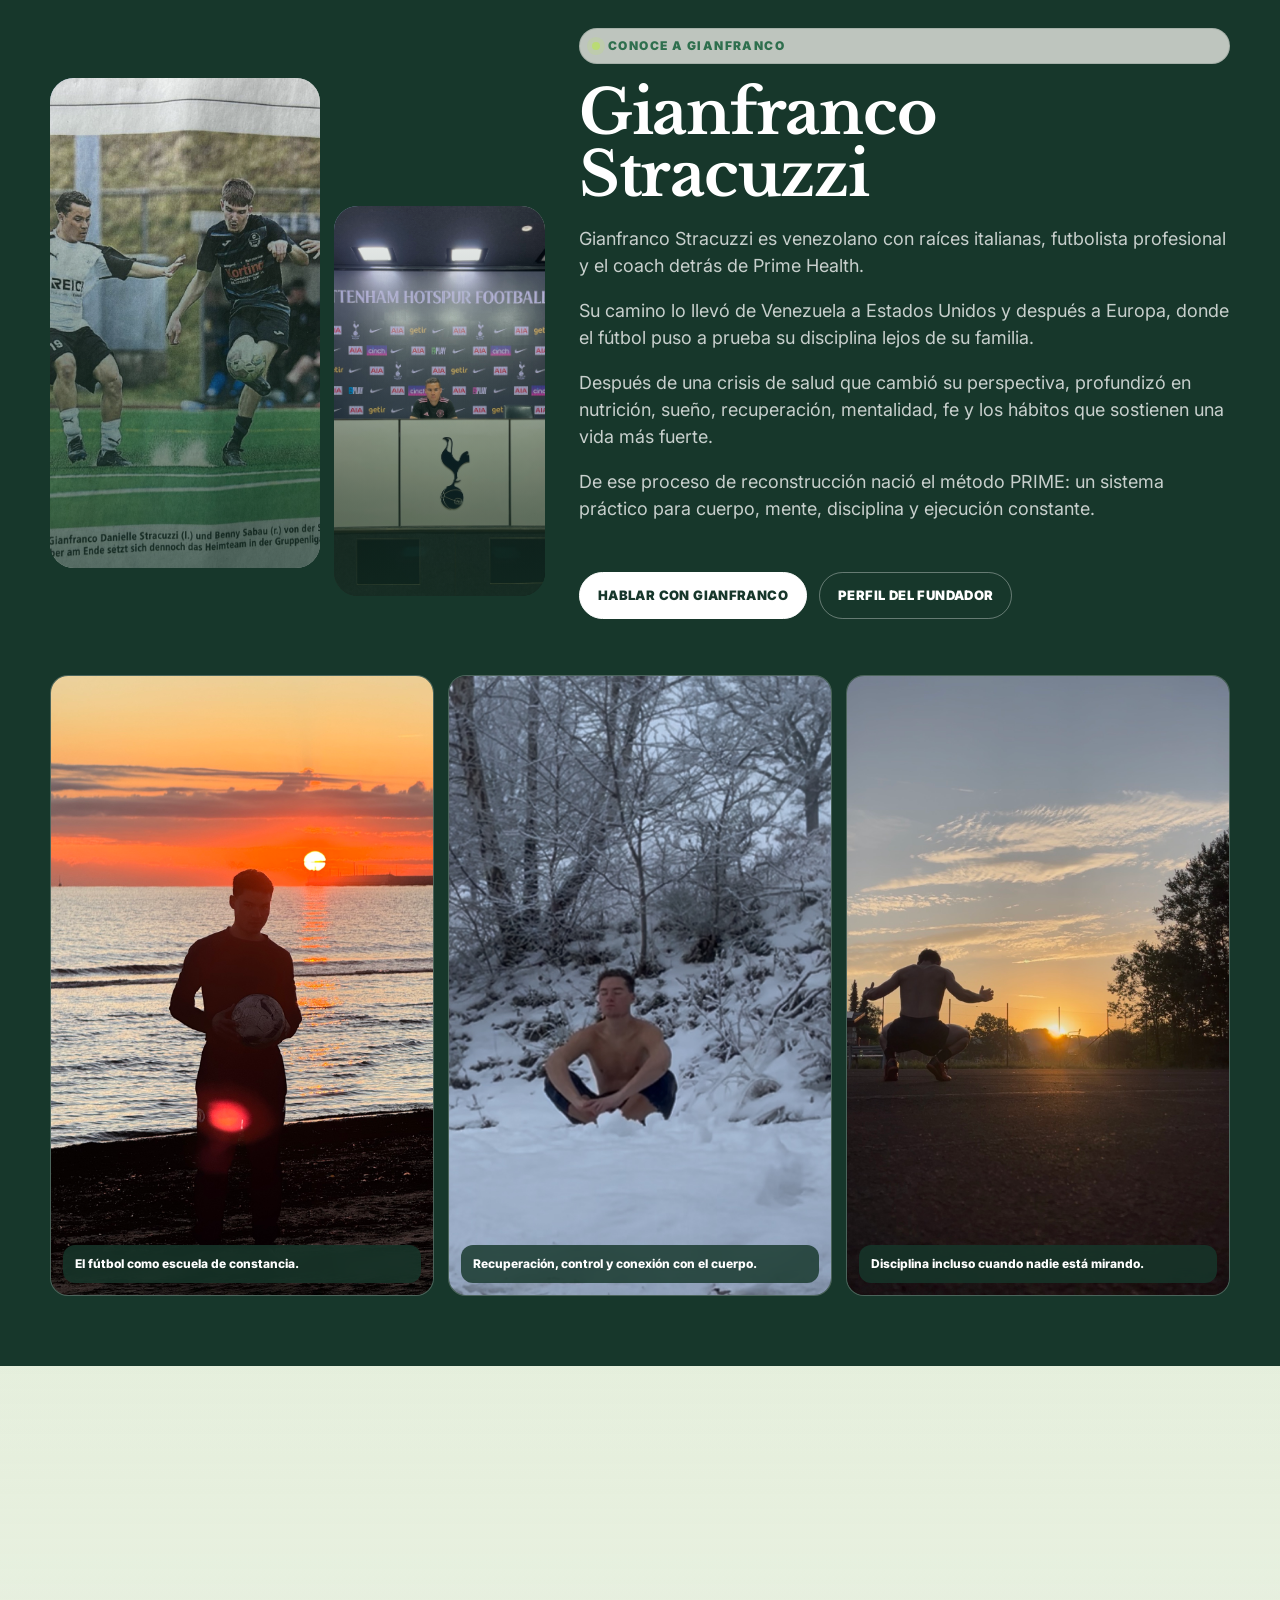
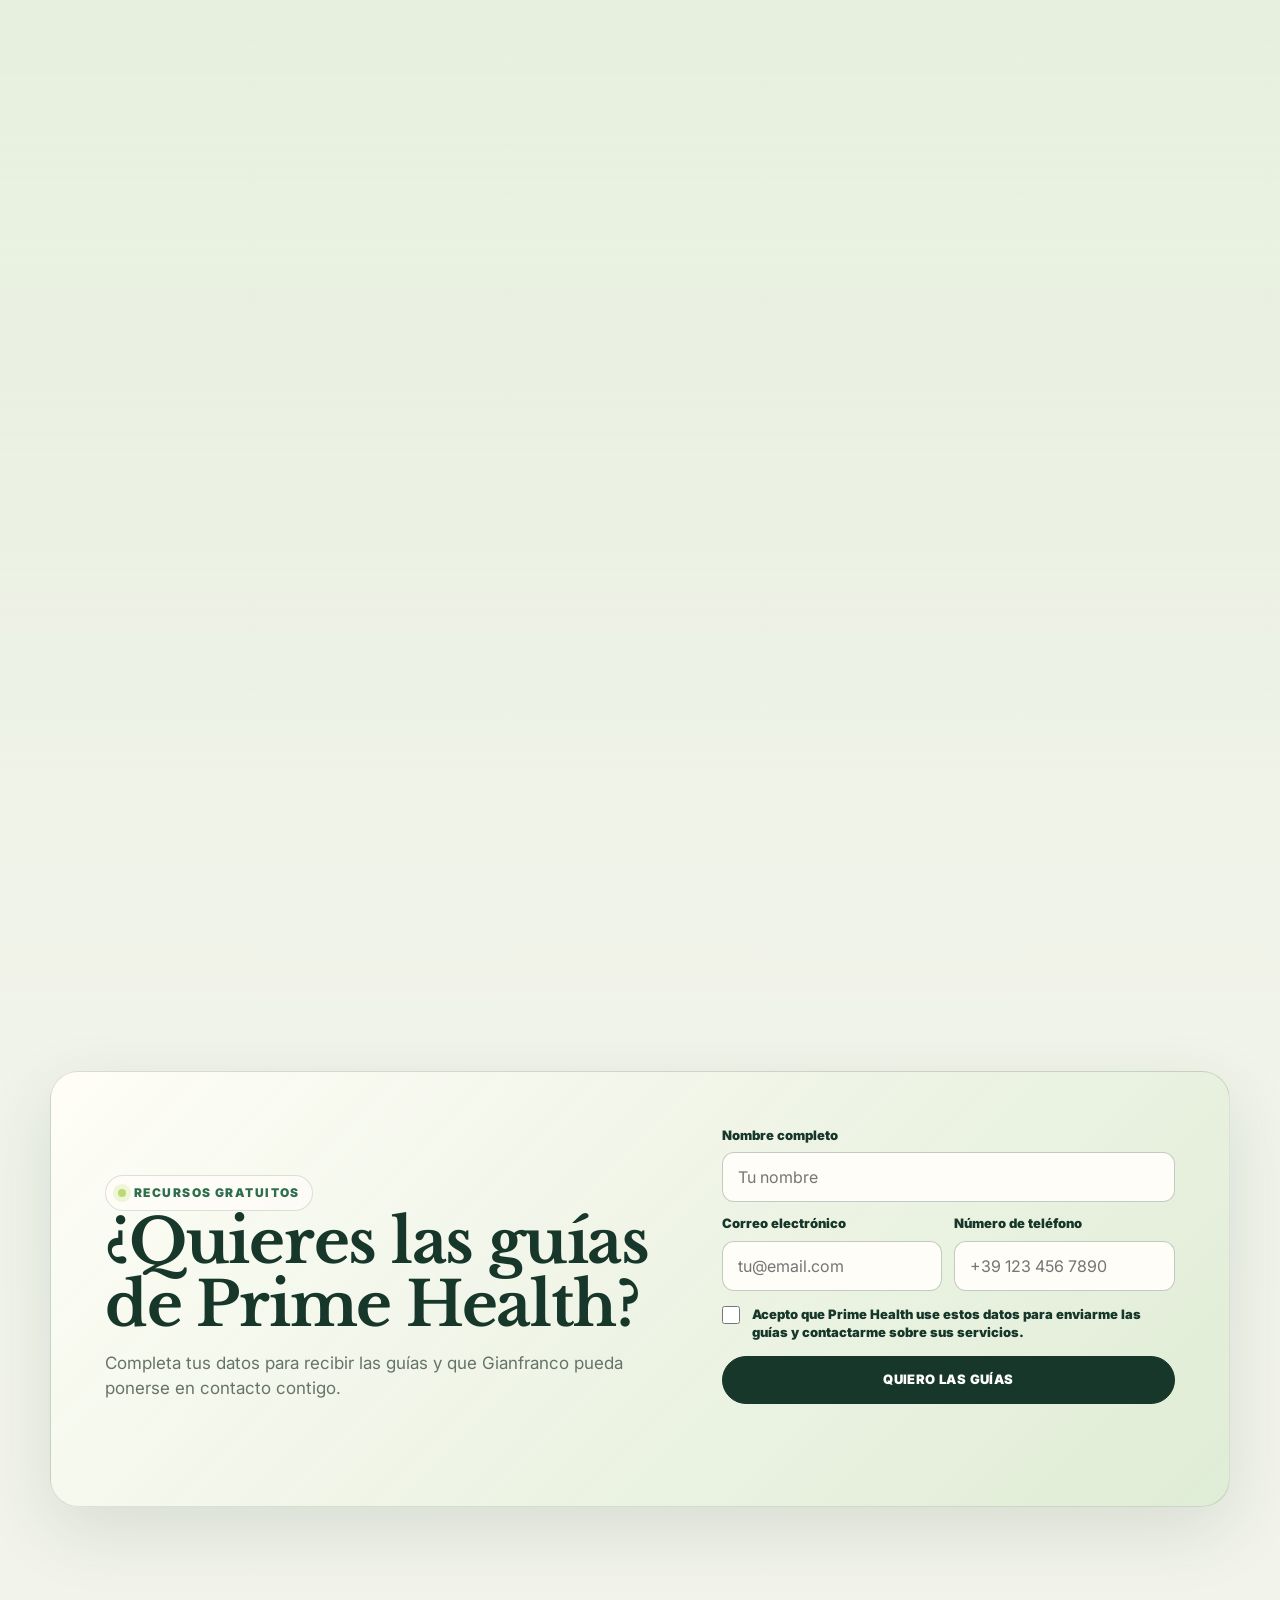
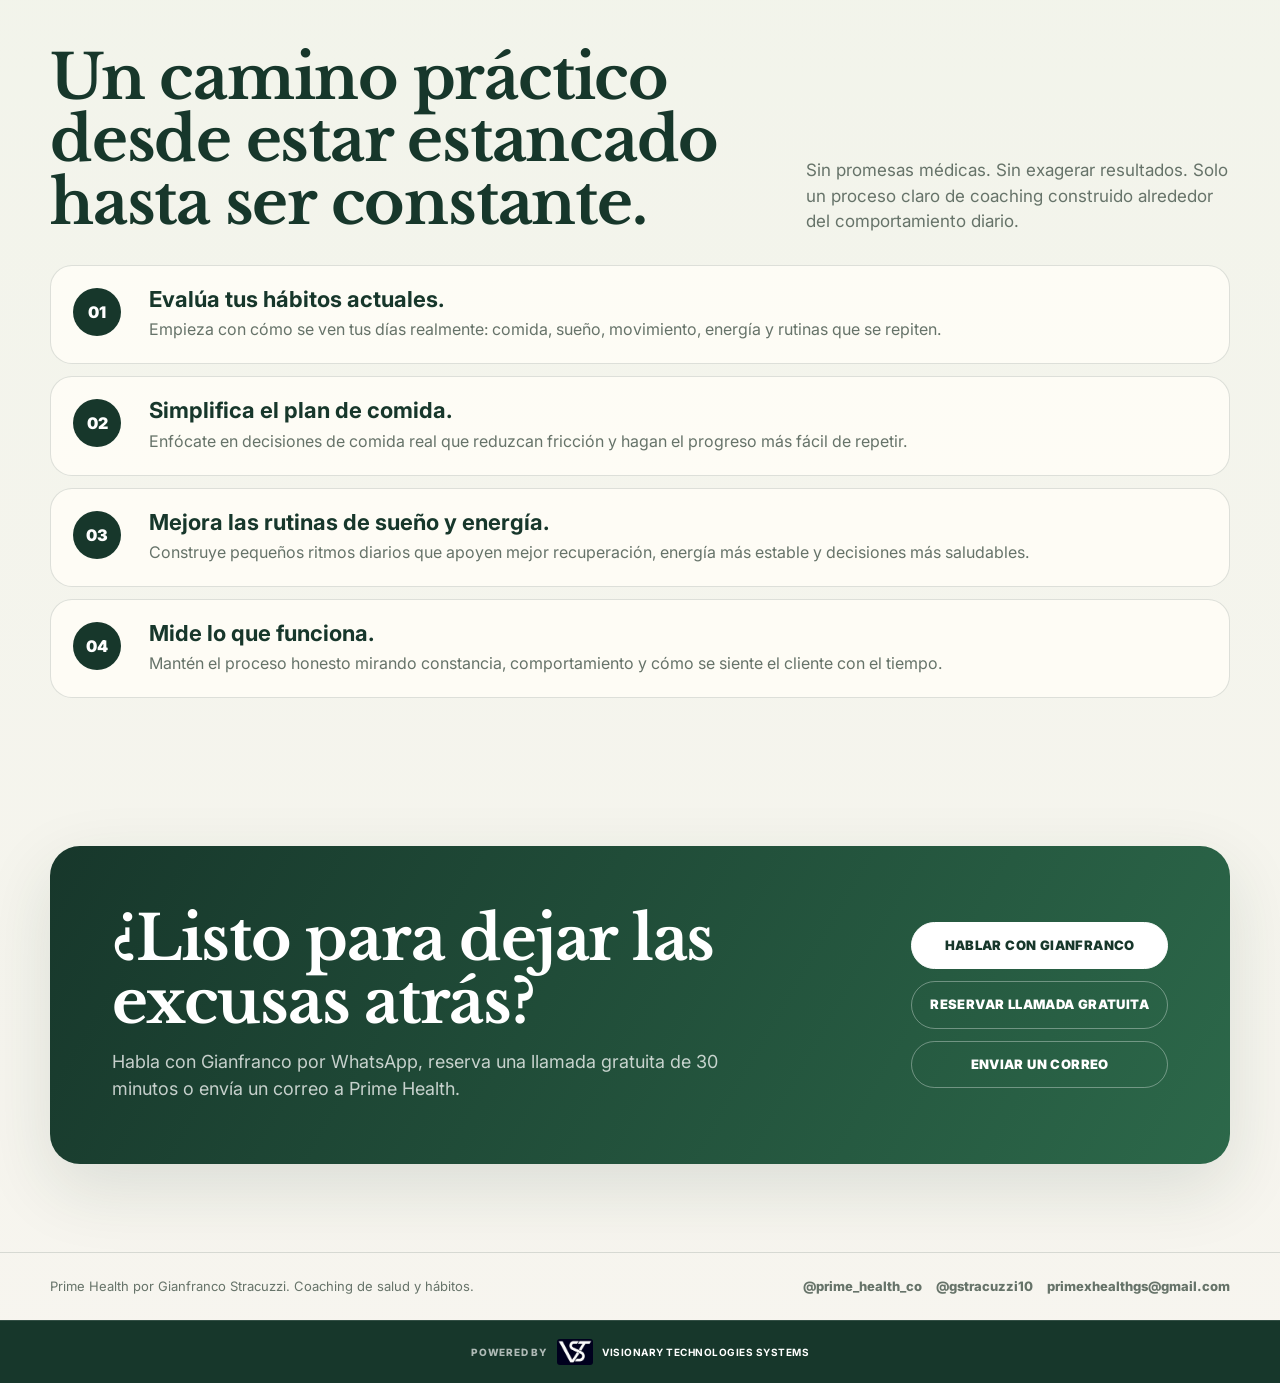
==== commit 6443ef74: "Add secure Prime Health lead capture" ====
--- a/index.html
+++ b/index.html
@@ -641,9 +641,12 @@
       box-shadow: var(--shadow);
     }
     .guides-panel p { margin-top: 14px; color: var(--muted); font-size: 17px; }
-    .guide-form { display: grid; gap: 12px; }
+    .guide-form { display: grid; gap: 14px; }
+    .guide-fields { display: grid; grid-template-columns: repeat(2, minmax(0, 1fr)); gap: 12px; }
+    .form-field { display: grid; gap: 7px; }
+    .form-field:first-child { grid-column: 1 / -1; }
     .guide-form label { color: var(--green-dark); font-size: 13px; font-weight: 900; }
-    .guide-form input {
+    .guide-form input:not([type="checkbox"]) {
       width: 100%;
       min-height: 50px;
       padding: 12px 15px;
@@ -654,7 +657,12 @@
       font: inherit;
     }
     .guide-form input:focus { outline: 3px solid rgba(186, 219, 116, 0.42); border-color: var(--green); }
+    .consent-row { display: grid; grid-template-columns: 20px minmax(0, 1fr); gap: 10px; align-items: start; line-height: 1.45; }
+    .consent-row input { width: 18px; height: 18px; margin-top: 1px; accent-color: var(--green); }
+    .form-trap { position: absolute; left: -10000px; width: 1px; height: 1px; overflow: hidden; }
+    .guide-form .button:disabled { cursor: wait; opacity: 0.68; transform: none; box-shadow: none; }
     .form-status { min-height: 20px; color: var(--green-dark); font-size: 12px; font-weight: 800; }
+    .form-status[data-state="error"] { color: #9a3428; }
 
     footer { padding: 24px 0 0; border-top: 1px solid var(--line); color: var(--muted); font-size: 13px; }
     .footer-inner { display: flex; align-items: center; justify-content: space-between; gap: 16px; flex-wrap: wrap; }
@@ -753,6 +761,8 @@
       .plans-grid, .founder-gallery, .story-gallery, .results-grid { grid-template-columns: 1fr; }
       .plan-card.featured { transform: none; }
       .process-item { grid-template-columns: 1fr; }
+      .guide-fields { grid-template-columns: 1fr; }
+      .form-field:first-child { grid-column: auto; }
       .footer-inner { align-items: flex-start; flex-direction: column; }
       .footer-links { flex-wrap: wrap; }
     }
@@ -881,12 +891,32 @@
           <div>
             <span class="kicker" data-i18n="guides.kicker">Recursos gratuitos</span>
             <h2 id="guides-title" data-i18n="guides.title">¿Quieres las guías de Prime Health?</h2>
-            <p data-i18n="guides.copy">Déjanos tu correo y abre WhatsApp para solicitar las guías directamente a Gianfranco.</p>
+            <p data-i18n="guides.copy">Completa tus datos para recibir las guías y que Gianfranco pueda ponerse en contacto contigo.</p>
           </div>
-          <form class="guide-form" id="guideForm">
-            <label for="guideEmail" data-i18n="guides.label">Tu correo electrónico</label>
-            <input id="guideEmail" name="email" type="email" autocomplete="email" required placeholder="tu@email.com">
-            <button class="button" type="submit" data-i18n="guides.submit">Quiero las guías</button>
+          <form class="guide-form" id="guideForm" novalidate>
+            <div class="guide-fields">
+              <div class="form-field">
+                <label for="guideName" data-i18n="guides.name">Nombre completo</label>
+                <input id="guideName" name="name" type="text" autocomplete="name" required minlength="2" maxlength="80" placeholder="Tu nombre" data-i18n-placeholder="guides.namePlaceholder">
+              </div>
+              <div class="form-field">
+                <label for="guideEmail" data-i18n="guides.email">Correo electrónico</label>
+                <input id="guideEmail" name="email" type="email" autocomplete="email" required maxlength="160" placeholder="tu@email.com" data-i18n-placeholder="guides.emailPlaceholder">
+              </div>
+              <div class="form-field">
+                <label for="guidePhone" data-i18n="guides.phone">Número de teléfono</label>
+                <input id="guidePhone" name="phone" type="tel" autocomplete="tel" inputmode="tel" required minlength="7" maxlength="24" placeholder="+39 123 456 7890" data-i18n-placeholder="guides.phonePlaceholder">
+              </div>
+            </div>
+            <label class="consent-row" for="guideConsent">
+              <input id="guideConsent" name="consent" type="checkbox" required>
+              <span data-i18n="guides.consent">Acepto que Prime Health use estos datos para enviarme las guías y contactarme sobre sus servicios.</span>
+            </label>
+            <div class="form-trap" aria-hidden="true">
+              <label for="guideWebsite">Website</label>
+              <input id="guideWebsite" name="website" type="text" tabindex="-1" autocomplete="off">
+            </div>
+            <button class="button" id="guideSubmit" type="submit" data-i18n="guides.submit">Quiero las guías</button>
             <p class="form-status" id="guideStatus" role="status" aria-live="polite"></p>
           </form>
         </div>
@@ -991,7 +1021,9 @@
         "process.step2.title": "Simplify the food plan.", "process.step2.copy": "Focus on real-food choices that reduce friction and make progress easier to repeat.",
         "process.step3.title": "Improve the routines around sleep and energy.", "process.step3.copy": "Build small daily rhythms that support better recovery, steadier energy, and healthier decisions.",
         "process.step4.title": "Track what is working.", "process.step4.copy": "Keep the process honest by looking at consistency, behavior, and how the client feels over time.",
-        "guides.kicker": "Free resources", "guides.title": "Would you like the Prime Health guides?", "guides.copy": "Leave your email and open WhatsApp to request the guides directly from Gianfranco.", "guides.label": "Your email address", "guides.submit": "I want the guides", "guides.invalid": "Enter a valid email address.", "guides.ready": "Opening WhatsApp with your request...",
+        "guides.kicker": "Free resources", "guides.title": "Would you like the Prime Health guides?", "guides.copy": "Complete your details to receive the guides and let Gianfranco contact you.",
+        "guides.name": "Full name", "guides.namePlaceholder": "Your name", "guides.email": "Email address", "guides.emailPlaceholder": "you@email.com", "guides.phone": "Phone number", "guides.phonePlaceholder": "+39 123 456 7890",
+        "guides.consent": "I agree that Prime Health may use these details to send me the guides and contact me about its services.", "guides.submit": "I want the guides", "guides.submitting": "Sending...", "guides.invalid": "Complete your name, a valid email, phone number, and consent.", "guides.success": "Thank you. Your request was sent to Gianfranco and your contact was saved.", "guides.error": "We could not send your request. Please try again or contact Gianfranco on WhatsApp.",
         "contact.title": "Ready to leave the excuses behind?", "contact.copy": "Talk to Gianfranco on WhatsApp, book a free 30-minute call, or send Prime Health an email.",
         "footer.copy": "Prime Health by Gianfranco Stracuzzi. Health & habits coaching.",
         planLabel: "Plan",
@@ -1026,7 +1058,9 @@
         "process.step2.title": "Simplifica el plan de comida.", "process.step2.copy": "Enfócate en decisiones de comida real que reduzcan fricción y hagan el progreso más fácil de repetir.",
         "process.step3.title": "Mejora las rutinas de sueño y energía.", "process.step3.copy": "Construye pequeños ritmos diarios que apoyen mejor recuperación, energía más estable y decisiones más saludables.",
         "process.step4.title": "Mide lo que funciona.", "process.step4.copy": "Mantén el proceso honesto mirando constancia, comportamiento y cómo se siente el cliente con el tiempo.",
-        "guides.kicker": "Recursos gratuitos", "guides.title": "¿Quieres las guías de Prime Health?", "guides.copy": "Déjanos tu correo y abre WhatsApp para solicitar las guías directamente a Gianfranco.", "guides.label": "Tu correo electrónico", "guides.submit": "Quiero las guías", "guides.invalid": "Introduce un correo válido.", "guides.ready": "Abriendo WhatsApp con tu solicitud...",
+        "guides.kicker": "Recursos gratuitos", "guides.title": "¿Quieres las guías de Prime Health?", "guides.copy": "Completa tus datos para recibir las guías y que Gianfranco pueda ponerse en contacto contigo.",
+        "guides.name": "Nombre completo", "guides.namePlaceholder": "Tu nombre", "guides.email": "Correo electrónico", "guides.emailPlaceholder": "tu@email.com", "guides.phone": "Número de teléfono", "guides.phonePlaceholder": "+39 123 456 7890",
+        "guides.consent": "Acepto que Prime Health use estos datos para enviarme las guías y contactarme sobre sus servicios.", "guides.submit": "Quiero las guías", "guides.submitting": "Enviando...", "guides.invalid": "Completa tu nombre, un correo válido, teléfono y consentimiento.", "guides.success": "Gracias. Tu solicitud llegó a Gianfranco y tu contacto quedó guardado.", "guides.error": "No pudimos enviar tu solicitud. Inténtalo otra vez o contacta a Gianfranco por WhatsApp.",
         "contact.title": "¿Listo para dejar las excusas atrás?", "contact.copy": "Habla con Gianfranco por WhatsApp, reserva una llamada gratuita de 30 minutos o envía un correo a Prime Health.",
         "footer.copy": "Prime Health por Gianfranco Stracuzzi. Coaching de salud y hábitos.",
         planLabel: "Plan",
@@ -1061,7 +1095,9 @@
         "process.step2.title": "Vereinfache deinen Ernährungsplan.", "process.step2.copy": "Konzentriere dich auf echte Lebensmittel und Entscheidungen, die Reibung reduzieren und Fortschritt leichter wiederholbar machen.",
         "process.step3.title": "Verbessere Routinen rund um Schlaf und Energie.", "process.step3.copy": "Baue kleine tägliche Rhythmen auf, die bessere Erholung, stabilere Energie und gesündere Entscheidungen unterstützen.",
         "process.step4.title": "Verfolge, was funktioniert.", "process.step4.copy": "Halte den Prozess ehrlich, indem du Konstanz, Verhalten und das Körpergefühl über Zeit betrachtest.",
-        "guides.kicker": "Kostenlose Ressourcen", "guides.title": "Möchtest du die Prime Health Guides?", "guides.copy": "Hinterlasse deine E-Mail und öffne WhatsApp, um die Guides direkt bei Gianfranco anzufordern.", "guides.label": "Deine E-Mail-Adresse", "guides.submit": "Ich möchte die Guides", "guides.invalid": "Gib eine gültige E-Mail-Adresse ein.", "guides.ready": "WhatsApp wird mit deiner Anfrage geöffnet...",
+        "guides.kicker": "Kostenlose Ressourcen", "guides.title": "Möchtest du die Prime Health Guides?", "guides.copy": "Fülle deine Kontaktdaten aus, um die Guides zu erhalten und von Gianfranco kontaktiert zu werden.",
+        "guides.name": "Vollständiger Name", "guides.namePlaceholder": "Dein Name", "guides.email": "E-Mail-Adresse", "guides.emailPlaceholder": "du@email.com", "guides.phone": "Telefonnummer", "guides.phonePlaceholder": "+39 123 456 7890",
+        "guides.consent": "Ich stimme zu, dass Prime Health diese Angaben verwendet, um mir die Guides zu senden und mich zu seinen Angeboten zu kontaktieren.", "guides.submit": "Ich möchte die Guides", "guides.submitting": "Wird gesendet...", "guides.invalid": "Vervollständige Name, gültige E-Mail-Adresse, Telefonnummer und Zustimmung.", "guides.success": "Danke. Deine Anfrage wurde an Gianfranco gesendet und dein Kontakt gespeichert.", "guides.error": "Deine Anfrage konnte nicht gesendet werden. Versuche es erneut oder kontaktiere Gianfranco über WhatsApp.",
         "contact.title": "Bereit, die Ausreden hinter dir zu lassen?", "contact.copy": "Sprich mit Gianfranco über WhatsApp, buche ein kostenloses 30-Minuten-Gespräch oder sende Prime Health eine E-Mail.",
         "footer.copy": "Prime Health von Gianfranco Stracuzzi. Gesundheits- und Gewohnheitscoaching.",
         planLabel: "Plan",
@@ -1083,9 +1119,15 @@
     const languageButtons = document.querySelectorAll(".lang-btn");
     const scrollProgress = document.querySelector("#scrollProgress");
     const guideForm = document.querySelector("#guideForm");
+    const guideName = document.querySelector("#guideName");
     const guideEmail = document.querySelector("#guideEmail");
+    const guidePhone = document.querySelector("#guidePhone");
+    const guideConsent = document.querySelector("#guideConsent");
+    const guideWebsite = document.querySelector("#guideWebsite");
+    const guideSubmit = document.querySelector("#guideSubmit");
     const guideStatus = document.querySelector("#guideStatus");
     const canUseMotion = !window.matchMedia("(prefers-reduced-motion: reduce)").matches;
+    guideForm.dataset.startedAt = String(Date.now());
 
     document.querySelectorAll(".whatsapp-link").forEach((link) => { link.href = whatsappUrl; });
 
@@ -1117,6 +1159,10 @@
         const key = node.dataset.i18n;
         if (translations[activeLang][key]) node.textContent = translations[activeLang][key];
       });
+      document.querySelectorAll("[data-i18n-placeholder]").forEach((node) => {
+        const key = node.dataset.i18nPlaceholder;
+        if (translations[activeLang][key]) node.placeholder = translations[activeLang][key];
+      });
       renderPlans(activeLang);
       languageButtons.forEach((button) => {
         const isActive = button.dataset.lang === activeLang;
@@ -1131,17 +1177,53 @@
       button.addEventListener("click", () => setLanguage(button.dataset.lang));
     });
 
-    guideForm.addEventListener("submit", (event) => {
+    guideForm.addEventListener("submit", async (event) => {
       event.preventDefault();
+      const name = guideName.value.trim();
       const email = guideEmail.value.trim();
-      if (!guideEmail.checkValidity()) {
+      const phone = guidePhone.value.trim();
+      if (!guideForm.checkValidity()) {
         guideStatus.textContent = translations[currentLang]["guides.invalid"];
-        guideEmail.focus();
+        guideStatus.dataset.state = "error";
+        const invalidField = guideForm.querySelector(":invalid");
+        if (invalidField) invalidField.focus();
         return;
       }
-      guideStatus.textContent = translations[currentLang]["guides.ready"];
-      const guideMessage = `Hola Gianfranco, quiero recibir las guías de Prime Health. Mi correo es: ${email}`;
-      window.open(`https://wa.me/${whatsappNumber}?text=${encodeURIComponent(guideMessage)}`, "_blank", "noopener,noreferrer");
+
+      guideSubmit.disabled = true;
+      guideForm.setAttribute("aria-busy", "true");
+      guideStatus.textContent = translations[currentLang]["guides.submitting"];
+      guideStatus.dataset.state = "pending";
+      guideSubmit.textContent = translations[currentLang]["guides.submitting"];
+
+      try {
+        const response = await fetch("/api/leads", {
+          method: "POST",
+          headers: { "Content-Type": "application/json" },
+          body: JSON.stringify({
+            name,
+            email,
+            phone,
+            consent: guideConsent.checked,
+            website: guideWebsite.value,
+            language: currentLang,
+            startedAt: Number(guideForm.dataset.startedAt)
+          })
+        });
+        if (!response.ok) throw new Error("Lead request failed");
+
+        guideStatus.textContent = translations[currentLang]["guides.success"];
+        guideStatus.dataset.state = "success";
+        guideForm.reset();
+        guideForm.dataset.startedAt = String(Date.now());
+      } catch (error) {
+        guideStatus.textContent = translations[currentLang]["guides.error"];
+        guideStatus.dataset.state = "error";
+      } finally {
+        guideSubmit.disabled = false;
+        guideForm.removeAttribute("aria-busy");
+        guideSubmit.textContent = translations[currentLang]["guides.submit"];
+      }
     });
 
     let revealObserver;
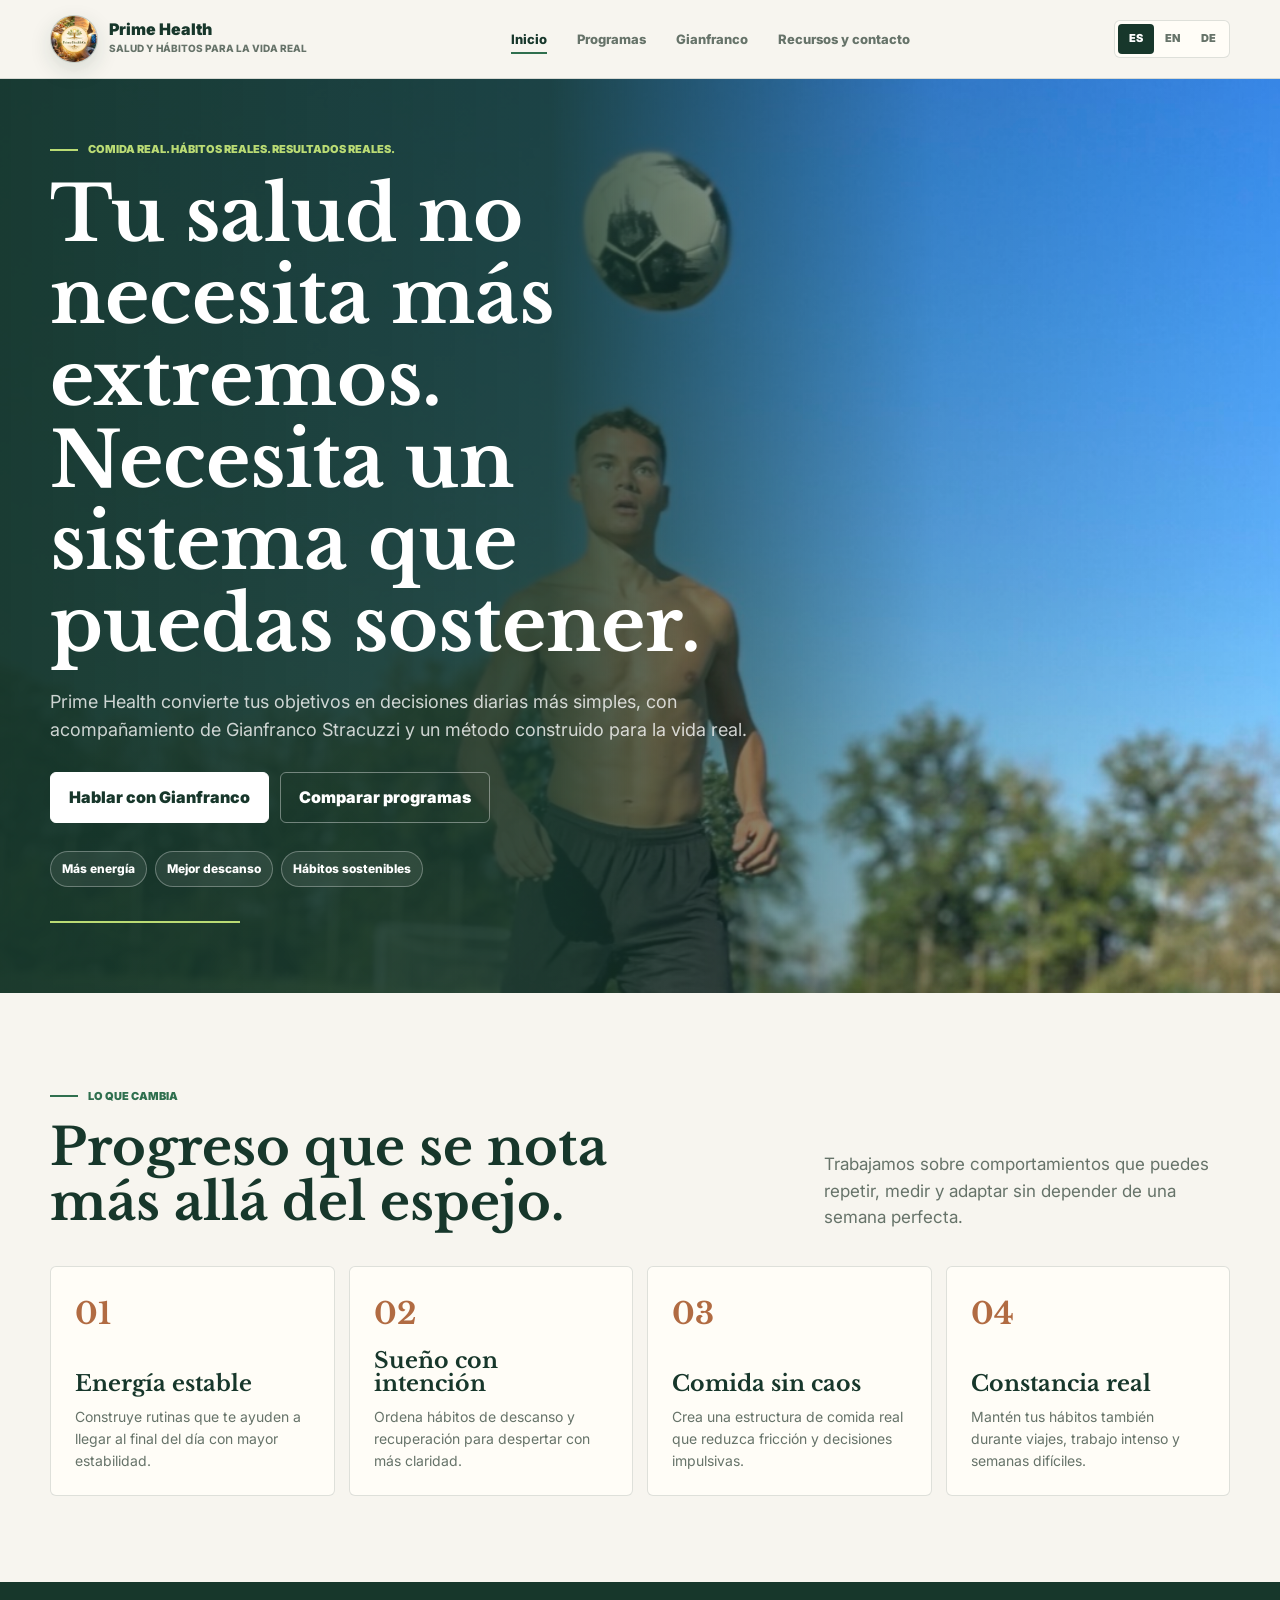
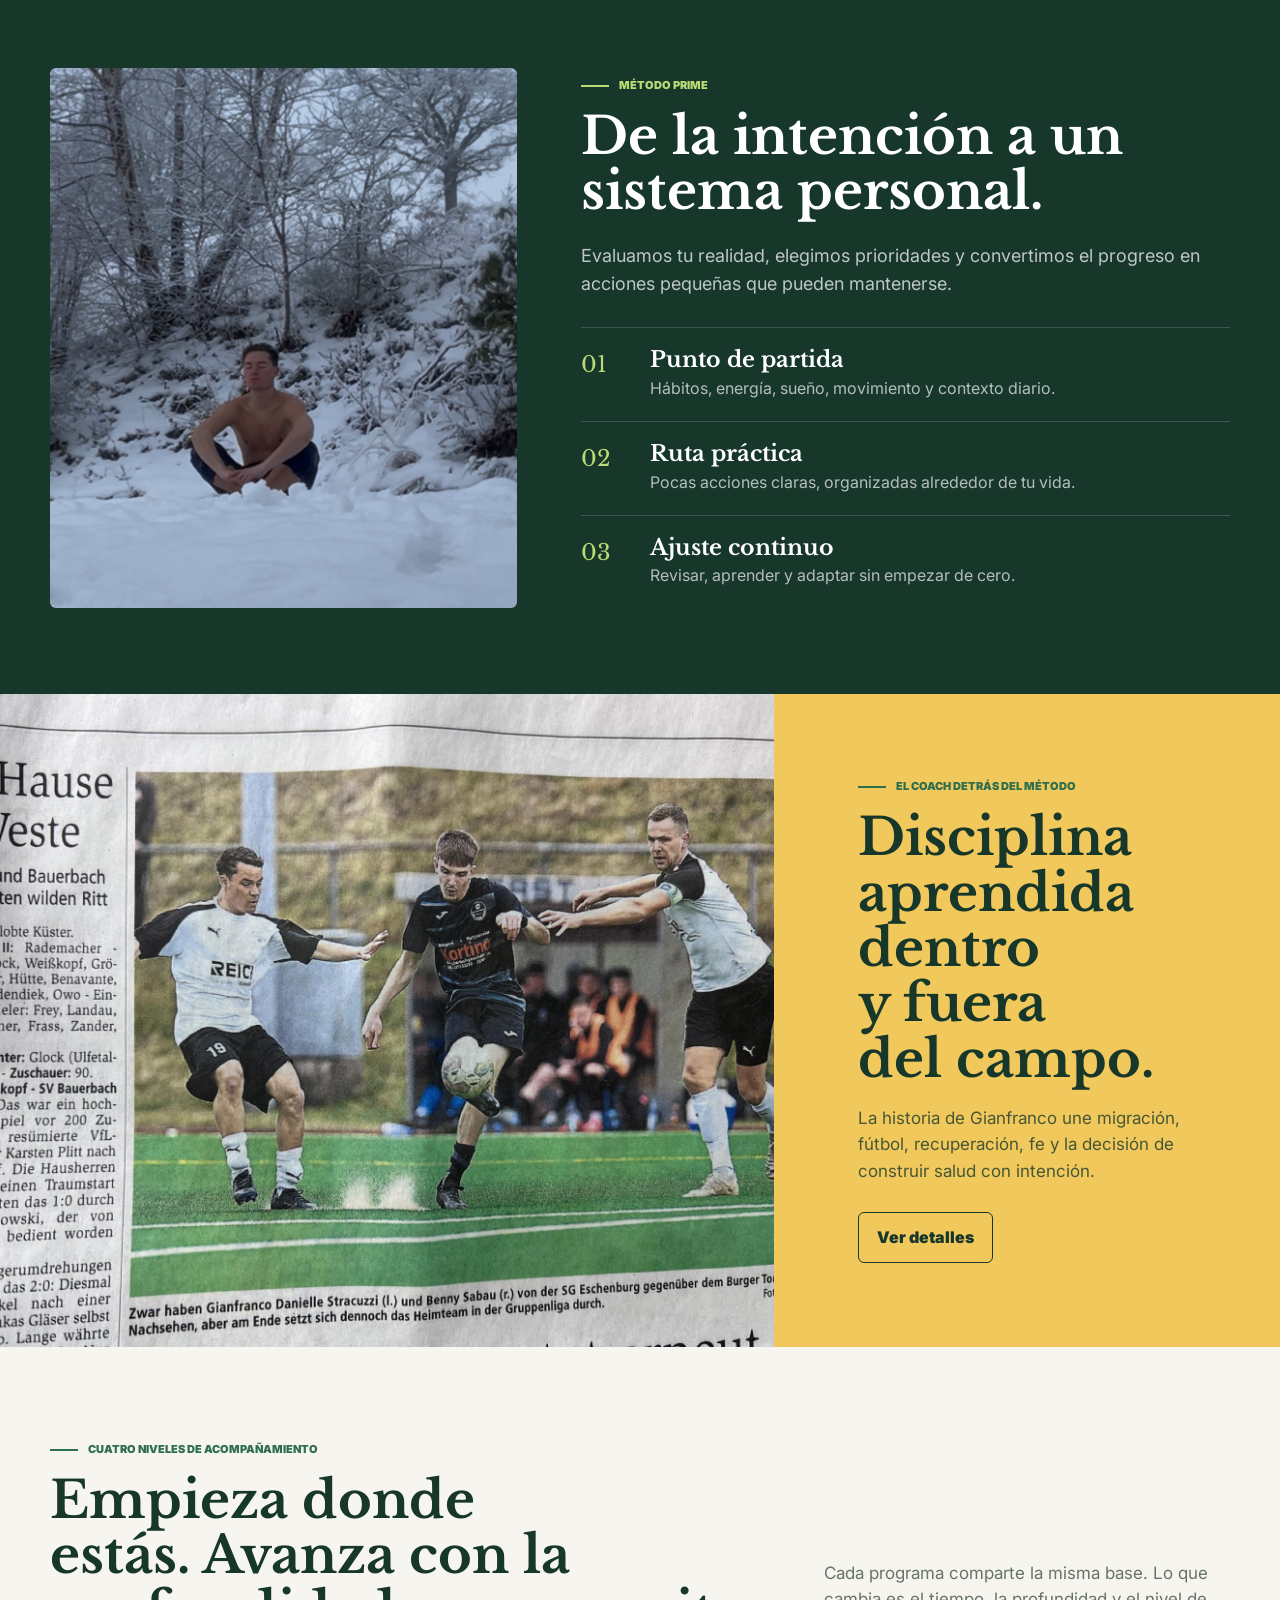
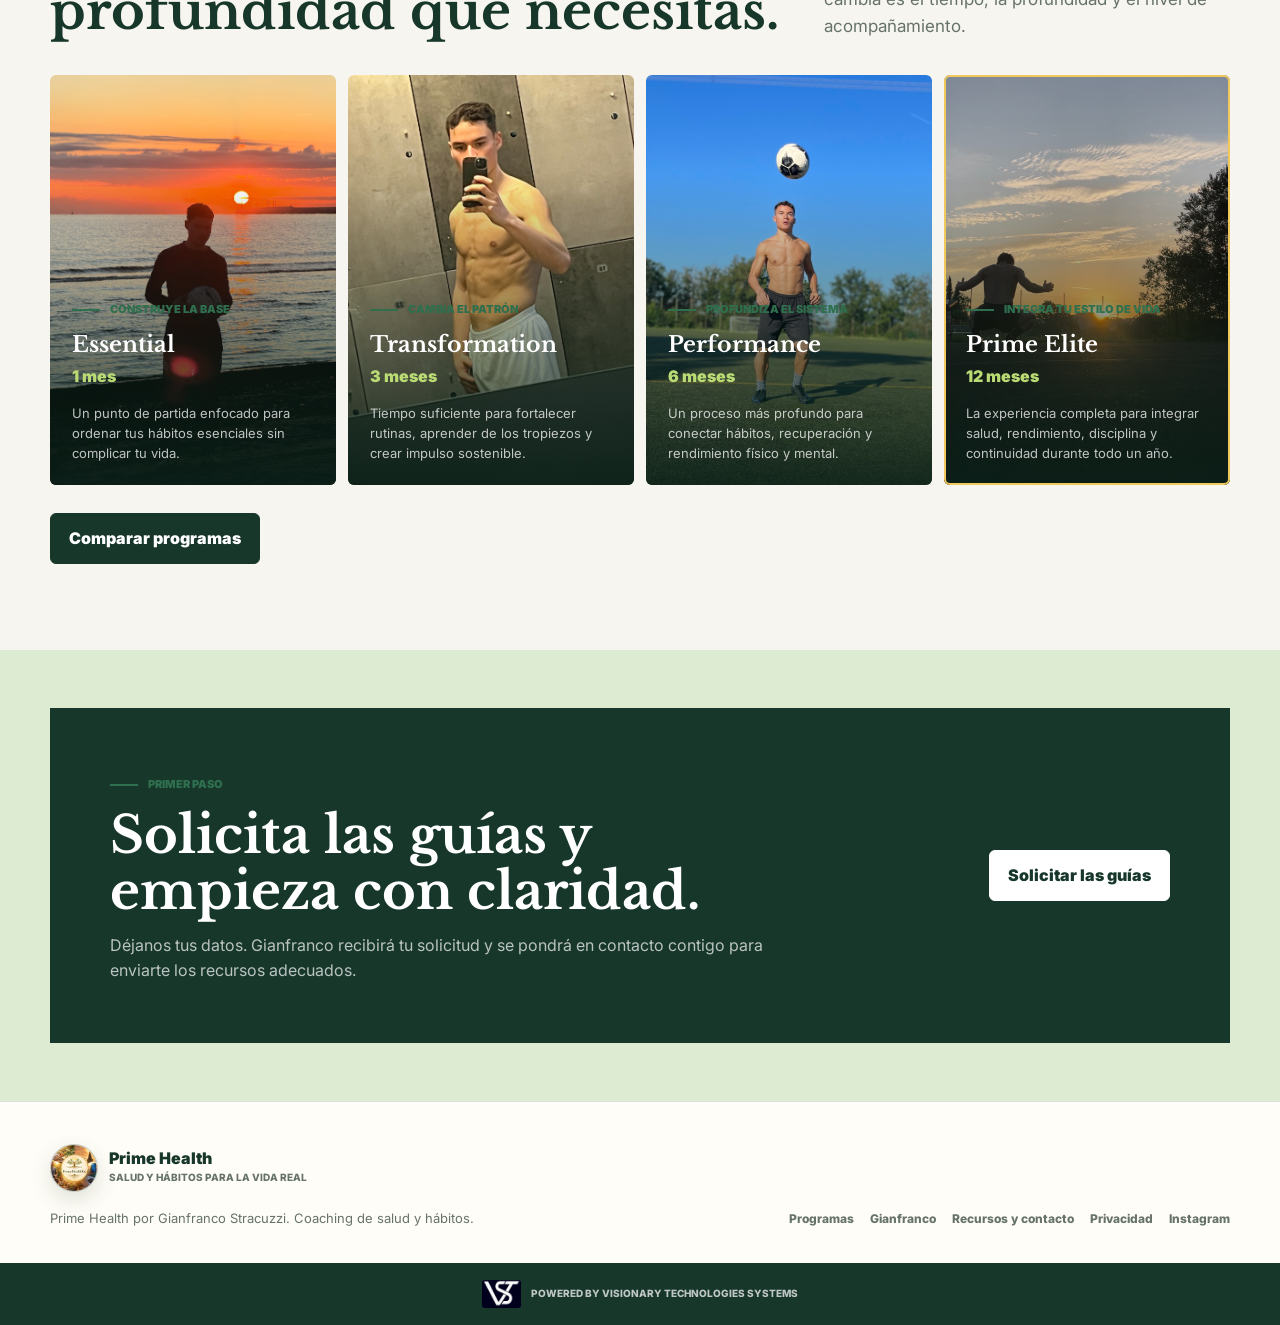
==== commit 1205c156: "Build Prime Health multipage experience" ====
--- a/index.html
+++ b/index.html
@@ -3,1301 +3,108 @@
 <head>
   <meta charset="UTF-8">
   <meta name="viewport" content="width=device-width, initial-scale=1.0">
-  <meta name="description" content="Prime Health acompaña a personas que quieren recuperar energía, mejorar sus hábitos y construir una vida más saludable con Gianfranco Stracuzzi.">
-  <title>Prime Health | Real Food. Real Habits. Real Results.</title>
+  <meta name="description" content="Prime Health transforma objetivos de salud en hábitos sostenibles con acompañamiento de Gianfranco Stracuzzi.">
+  <meta property="og:title" content="Prime Health | Comida real. Hábitos reales.">
+  <meta property="og:description" content="Un sistema práctico para construir energía, descanso, disciplina y hábitos que puedas sostener.">
+  <meta property="og:image" content="https://prime-health-co.vercel.app/assets/founder-hero.jpg">
+  <meta property="og:type" content="website">
+  <meta property="og:url" content="https://prime-health-co.vercel.app/">
+  <link rel="canonical" href="https://prime-health-co.vercel.app/">
+  <title>Prime Health | Salud y hábitos para la vida real</title>
   <link rel="preconnect" href="https://fonts.googleapis.com">
   <link rel="preconnect" href="https://fonts.gstatic.com" crossorigin>
-  <link href="https://fonts.googleapis.com/css2?family=Inter:wght@400;500;600;700;800;900&family=Libre+Baskerville:wght@400;700&display=swap" rel="stylesheet">
-  <style>
-    :root {
-      --bg: #f7f5ef;
-      --paper: #fffdf7;
-      --ink: #17372b;
-      --muted: #667369;
-      --line: rgba(23, 55, 43, 0.14);
-      --line-strong: rgba(23, 55, 43, 0.26);
-      --green: #2f6f4e;
-      --green-dark: #17372b;
-      --lime: #badb74;
-      --mint: #dcebd2;
-      --clay: #b16b42;
-      --sun: #f1c85b;
-      --sky: #b9d6e8;
-      --white: #ffffff;
-      --shadow: 0 24px 70px rgba(23, 55, 43, 0.12);
-      --shadow-strong: 0 32px 90px rgba(23, 55, 43, 0.2);
-      --serif: "Libre Baskerville", Georgia, serif;
-      --sans: "Inter", system-ui, -apple-system, BlinkMacSystemFont, "Segoe UI", sans-serif;
-    }
+  <link href="https://fonts.googleapis.com/css2?family=Inter:wght@400;500;600;700;800;900&amp;family=Libre+Baskerville:wght@400;700&amp;display=swap" rel="stylesheet">
+  <link rel="stylesheet" href="/assets/site.css">
+  <script type="application/ld+json">
+    {"@context":"https://schema.org","@type":"Organization","name":"Prime Health","url":"https://prime-health-co.vercel.app/","email":"primexhealthgs@gmail.com","sameAs":["https://www.instagram.com/prime_health_co/","https://www.instagram.com/gstracuzzi10/"],"founder":{"@type":"Person","name":"Gianfranco Stracuzzi"}}
+  </script>
+</head>
+<body data-page="home">
+  <header id="siteHeader"></header>
+  <main id="main">
+    <section class="hero">
+      <div class="shell">
+        <div class="hero-content reveal">
+          <span class="eyebrow" data-i18n="home.kicker">Comida real. Hábitos reales. Resultados reales.</span>
+          <h1 data-i18n="home.title">Tu salud no necesita más extremos. Necesita un sistema que puedas sostener.</h1>
+          <p class="lede" data-i18n="home.intro">Prime Health convierte tus objetivos en decisiones diarias más simples, con acompañamiento de Gianfranco Stracuzzi y un método construido para la vida real.</p>
+          <div class="actions">
+            <a class="button light whatsapp-link" href="#" target="_blank" rel="noopener noreferrer" data-i18n="cta.whatsapp">Hablar con Gianfranco</a>
+            <a class="button light-outline" href="/programas/" data-transition-link data-i18n="cta.programs">Comparar programas</a>
+          </div>
+          <div class="signal-row" aria-label="Prime Health focus areas">
+            <span class="signal" data-i18n="home.signal1">Más energía</span>
+            <span class="signal" data-i18n="home.signal2">Mejor descanso</span>
+            <span class="signal" data-i18n="home.signal3">Hábitos sostenibles</span>
+          </div>
+          <div class="hero-line" aria-hidden="true"></div>
+        </div>
+      </div>
+    </section>
 
-    * { box-sizing: border-box; margin: 0; padding: 0; }
-    html { scroll-behavior: smooth; scroll-padding-top: 96px; }
-    body {
-      min-height: 100vh;
-      overflow-x: hidden;
-      background:
-        radial-gradient(circle at 16% 12%, rgba(186, 219, 116, 0.32), transparent 26rem),
-        radial-gradient(circle at 90% 18%, rgba(185, 214, 232, 0.42), transparent 24rem),
-        linear-gradient(180deg, var(--bg), #eef3e7 58%, var(--bg));
-      color: var(--ink);
-      font-family: var(--sans);
-      line-height: 1.5;
-    }
-    a { color: inherit; text-decoration: none; }
-    img { display: block; max-width: 100%; }
-    button { font: inherit; }
+    <section class="section">
+      <div class="shell">
+        <div class="section-heading reveal">
+          <div><span class="eyebrow" data-i18n="home.resultsKicker">Lo que cambia</span><h2 data-i18n="home.resultsTitle">Progreso que se nota más allá del espejo.</h2></div>
+          <p data-i18n="home.resultsIntro">Trabajamos sobre comportamientos que puedes repetir, medir y adaptar sin depender de una semana perfecta.</p>
+        </div>
+        <div class="results-grid">
+          <article class="result-card reveal"><span class="result-index">01</span><h3 data-i18n="home.result1Title">Energía estable</h3><p data-i18n="home.result1Text">Construye rutinas que te ayuden a llegar al final del día con mayor estabilidad.</p></article>
+          <article class="result-card reveal"><span class="result-index">02</span><h3 data-i18n="home.result2Title">Sueño con intención</h3><p data-i18n="home.result2Text">Ordena hábitos de descanso y recuperación para despertar con más claridad.</p></article>
+          <article class="result-card reveal"><span class="result-index">03</span><h3 data-i18n="home.result3Title">Comida sin caos</h3><p data-i18n="home.result3Text">Crea una estructura de comida real que reduzca fricción y decisiones impulsivas.</p></article>
+          <article class="result-card reveal"><span class="result-index">04</span><h3 data-i18n="home.result4Title">Constancia real</h3><p data-i18n="home.result4Text">Mantén tus hábitos también durante viajes, trabajo intenso y semanas difíciles.</p></article>
+        </div>
+      </div>
+    </section>
 
-    body::before {
-      content: "";
-      position: fixed;
-      inset: -20% -10% auto;
-      height: 58vh;
-      background:
-        radial-gradient(circle at 24% 35%, rgba(186, 219, 116, 0.28), transparent 18rem),
-        radial-gradient(circle at 72% 20%, rgba(241, 200, 91, 0.2), transparent 20rem);
-      pointer-events: none;
-      z-index: -1;
-      animation: atmosphereDrift 16s ease-in-out infinite alternate;
-    }
-
-    @keyframes atmosphereDrift {
-      from { transform: translate3d(-1.5%, -1%, 0) scale(1); }
-      to { transform: translate3d(1.5%, 2%, 0) scale(1.04); }
-    }
-
-    @keyframes softFloat {
-      0%, 100% { transform: translate3d(0, 0, 0) rotate(0deg); }
-      50% { transform: translate3d(0, -12px, 0) rotate(0.5deg); }
-    }
-
-    @keyframes pulseRing {
-      0%, 100% { opacity: 0.22; transform: translate(-50%, -50%) scale(0.96); }
-      50% { opacity: 0.44; transform: translate(-50%, -50%) scale(1.05); }
-    }
-
-    .scroll-progress {
-      position: fixed;
-      top: 0;
-      left: 0;
-      width: 100%;
-      height: 3px;
-      z-index: 80;
-      background: transparent;
-      pointer-events: none;
-    }
-
-    .scroll-progress span {
-      display: block;
-      width: 0%;
-      height: 100%;
-      background: linear-gradient(90deg, var(--green), var(--lime), var(--sun));
-      box-shadow: 0 0 18px rgba(186, 219, 116, 0.52);
-      transition: width 0.08s linear;
-    }
-
-    .page-shell { min-height: 100vh; overflow: hidden; }
-
-    .nav {
-      position: sticky;
-      top: 0;
-      z-index: 30;
-      border-bottom: 1px solid var(--line);
-      background: rgba(247, 245, 239, 0.88);
-      backdrop-filter: blur(18px);
-    }
-
-    .nav-inner,
-    .section-inner {
-      width: min(1180px, calc(100% - 36px));
-      margin: 0 auto;
-    }
-
-    .nav-inner {
-      min-height: 76px;
-      display: flex;
-      align-items: center;
-      justify-content: space-between;
-      gap: 18px;
-    }
-
-    .brand-lockup {
-      display: inline-flex;
-      align-items: center;
-      gap: 12px;
-      min-width: 0;
-    }
-
-    .brand-mark {
-      width: 46px;
-      height: 46px;
-      border: 1px solid var(--line-strong);
-      border-radius: 50%;
-      background: var(--paper);
-      display: grid;
-      place-items: center;
-      flex: 0 0 auto;
-      overflow: hidden;
-      box-shadow: 0 10px 24px rgba(23, 55, 43, 0.16);
-    }
-
-    .brand-mark img {
-      width: 100%;
-      height: 100%;
-      object-fit: cover;
-      object-position: center;
-      transition: transform 0.35s ease;
-    }
-
-    .brand-lockup:hover .brand-mark img { transform: scale(1.08) rotate(2deg); }
-
-    .brand-name {
-      display: block;
-      font-weight: 900;
-      letter-spacing: 0.01em;
-      line-height: 1;
-    }
-
-    .brand-sub {
-      display: block;
-      margin-top: 4px;
-      color: var(--muted);
-      font-size: 12px;
-      font-weight: 800;
-      letter-spacing: 0.12em;
-      text-transform: uppercase;
-    }
-
-    .nav-right {
-      display: flex;
-      align-items: center;
-      justify-content: flex-end;
-      gap: 14px;
-      min-width: 0;
-    }
-
-    .nav-links {
-      display: flex;
-      align-items: center;
-      gap: 4px;
-      color: var(--muted);
-      font-size: 13px;
-      font-weight: 800;
-    }
-
-    .nav-link {
-      position: relative;
-      padding: 10px 11px;
-      border-radius: 999px;
-      transition: color 0.18s ease, background 0.18s ease;
-      white-space: nowrap;
-    }
-    .nav-link:hover,
-    .nav-link[aria-current="true"] {
-      color: var(--green-dark);
-      background: rgba(255, 253, 247, 0.78);
-    }
-    .nav-link[aria-current="true"]::after {
-      content: "";
-      position: absolute;
-      left: 50%;
-      bottom: 4px;
-      width: 18px;
-      height: 2px;
-      border-radius: 999px;
-      background: var(--green);
-      transform: translateX(-50%);
-    }
-
-    .language-switcher {
-      display: inline-flex;
-      align-items: center;
-      gap: 3px;
-      padding: 4px;
-      border: 1px solid var(--line);
-      border-radius: 999px;
-      background: rgba(255, 253, 247, 0.78);
-    }
-
-    .lang-btn {
-      min-width: 38px;
-      min-height: 32px;
-      border: 0;
-      border-radius: 999px;
-      background: transparent;
-      color: var(--muted);
-      cursor: pointer;
-      font-size: 12px;
-      font-weight: 900;
-      letter-spacing: 0.05em;
-      transition: background 0.18s ease, color 0.18s ease, transform 0.18s ease;
-    }
-    .lang-btn:hover { color: var(--green-dark); transform: translateY(-1px); }
-    .lang-btn.active { background: var(--green-dark); color: var(--white); }
-
-    .button {
-      display: inline-flex;
-      align-items: center;
-      justify-content: center;
-      min-height: 46px;
-      padding: 13px 18px;
-      border: 1px solid var(--green-dark);
-      border-radius: 999px;
-      background: var(--green-dark);
-      color: var(--white);
-      font-size: 13px;
-      font-weight: 900;
-      letter-spacing: 0.03em;
-      text-transform: uppercase;
-      transition: transform 0.18s ease, box-shadow 0.18s ease, background 0.18s ease;
-      white-space: nowrap;
-    }
-
-    .button:hover { transform: translateY(-2px); box-shadow: 0 14px 30px rgba(23, 55, 43, 0.18); background: var(--green); }
-    .button.secondary { background: transparent; color: var(--green-dark); border-color: var(--line-strong); }
-    .button.secondary:hover { border-color: var(--green-dark); background: rgba(255, 255, 255, 0.62); }
-
-    .hero { padding: 70px 0 32px; }
-    .hero-grid {
-      display: grid;
-      grid-template-columns: minmax(0, 1fr) minmax(340px, 0.76fr);
-      gap: 42px;
-      align-items: center;
-    }
-    .hero-grid > * { min-width: 0; }
-
-    .hero-orbit {
-      position: absolute;
-      width: 118px;
-      height: 118px;
-      border-radius: 50%;
-      border: 1px solid rgba(47, 111, 78, 0.18);
-      background: rgba(255, 253, 247, 0.52);
-      box-shadow: 0 18px 46px rgba(23, 55, 43, 0.12);
-      pointer-events: none;
-      z-index: 0;
-      animation: softFloat 7s ease-in-out infinite;
-    }
-
-    .hero-orbit.one {
-      right: -28px;
-      top: 44px;
-      width: 94px;
-      height: 94px;
-    }
-
-    .hero-orbit.two {
-      left: -26px;
-      bottom: 62px;
-      width: 70px;
-      height: 70px;
-      animation-delay: -2.4s;
-    }
-
-    .kicker {
-      display: inline-flex;
-      align-items: center;
-      gap: 8px;
-      padding: 8px 12px;
-      border: 1px solid var(--line);
-      border-radius: 999px;
-      background: rgba(255, 253, 247, 0.72);
-      color: var(--green);
-      font-size: 12px;
-      font-weight: 900;
-      letter-spacing: 0.12em;
-      text-transform: uppercase;
-      max-width: 100%;
-      white-space: normal;
-    }
-    .kicker::before {
-      content: "";
-      width: 8px;
-      height: 8px;
-      border-radius: 50%;
-      background: var(--lime);
-      box-shadow: 0 0 0 5px rgba(186, 219, 116, 0.24);
-    }
-
-    h1, h2, h3 { color: var(--green-dark); line-height: 1.02; }
-    h1 {
-      margin-top: 22px;
-      font-family: var(--serif);
-      font-size: clamp(46px, 7vw, 92px);
-      letter-spacing: -0.02em;
-      max-width: 900px;
-      overflow-wrap: anywhere;
-    }
-    h2 { font-family: var(--serif); font-size: clamp(34px, 4.8vw, 62px); letter-spacing: -0.02em; }
-
-    .hero-copy { margin-top: 24px; max-width: 650px; color: var(--muted); font-size: 19px; }
-    .hero-actions { margin-top: 32px; display: flex; flex-wrap: wrap; gap: 12px; }
-    .hero-proof { margin-top: 28px; display: flex; flex-wrap: wrap; gap: 12px; }
-    .proof-pill {
-      padding: 10px 12px;
-      border: 1px solid var(--line);
-      border-radius: 999px;
-      background: rgba(255, 253, 247, 0.72);
-      color: var(--green-dark);
-      font-size: 13px;
-      font-weight: 900;
-      transition: transform 0.2s ease, background 0.2s ease, border-color 0.2s ease;
-    }
-    .proof-pill:hover { transform: translateY(-3px); border-color: var(--line-strong); background: rgba(255, 253, 247, 0.96); }
-
-    .hero-card {
-      position: relative;
-      padding: 18px;
-      border: 1px solid var(--line);
-      border-radius: 30px;
-      background: linear-gradient(180deg, rgba(255,255,255,0.84), rgba(220,235,210,0.74));
-      box-shadow: var(--shadow);
-      transform-style: preserve-3d;
-      transition: transform 0.25s ease, box-shadow 0.25s ease;
-    }
-    .hero-card:hover { box-shadow: var(--shadow-strong); }
-
-    .photo-card {
-      position: relative;
-      min-height: 520px;
-      border-radius: 24px;
-      overflow: hidden;
-      background:
-        linear-gradient(180deg, rgba(80, 130, 168, 0.35), rgba(23, 55, 43, 0.78)),
-        linear-gradient(145deg, #a9c8df, #e7d295 42%, #6f8b62 72%, #18392d);
-      isolation: isolate;
-      transform: translate3d(var(--motion-x, 0px), var(--motion-y, 0px), 0);
-      transition: transform 0.28s ease, box-shadow 0.28s ease;
-    }
-    .photo-card::before {
-      content: "";
-      position: absolute;
-      inset: 0;
-      background: linear-gradient(180deg, rgba(23, 55, 43, 0.06), rgba(23, 55, 43, 0.68));
-      z-index: 1;
-      pointer-events: none;
-    }
-    .photo-card img {
-      width: 100%;
-      height: 100%;
-      min-height: inherit;
-      object-fit: cover;
-      object-position: center;
-      filter: saturate(1.04) contrast(1.02);
-      transform: scale(1.01);
-      transition: transform 0.65s ease, filter 0.65s ease;
-    }
-    .photo-card:hover img { transform: scale(1.055); filter: saturate(1.12) contrast(1.05); }
-    .hero-photo img { object-position: center 34%; }
-
-    .logo-card::before {
-      content: "";
-      position: absolute;
-      left: 50%;
-      top: 50%;
-      width: 62%;
-      aspect-ratio: 1;
-      border-radius: 50%;
-      background: rgba(241, 200, 91, 0.16);
-      transform: translate(-50%, -50%);
-      animation: pulseRing 5s ease-in-out infinite;
-      z-index: 2;
-      pointer-events: none;
-      mix-blend-mode: screen;
-    }
-    .logo-card img {
-      object-fit: cover;
-      object-position: center;
-    }
-
-    .photo-card.missing-photo::after {
-      content: "Founder photo slot";
-      position: absolute;
-      inset: 0;
-      display: grid;
-      place-items: center;
-      color: rgba(255, 255, 255, 0.82);
-      font-weight: 900;
-      letter-spacing: 0.08em;
-      text-transform: uppercase;
-      z-index: 0;
-    }
-    .photo-caption {
-      position: absolute;
-      left: 18px;
-      right: 18px;
-      bottom: 18px;
-      z-index: 2;
-      padding: 18px;
-      border: 1px solid rgba(255, 255, 255, 0.34);
-      border-radius: 18px;
-      background: rgba(255, 253, 247, 0.78);
-      backdrop-filter: blur(12px);
-      color: var(--green-dark);
-    }
-    .photo-caption strong { display: block; font-size: 20px; }
-    .photo-caption span { display: block; margin-top: 5px; color: var(--muted); font-size: 12px; font-weight: 900; letter-spacing: 0.1em; text-transform: uppercase; }
-
-    section { padding: 70px 0; }
-    .section-heading {
-      display: grid;
-      grid-template-columns: minmax(0, 0.86fr) minmax(280px, 0.5fr);
-      gap: 28px;
-      align-items: end;
-      margin-bottom: 30px;
-    }
-    .section-heading p, .large-copy { color: var(--muted); font-size: 17px; }
-
-    .plans-grid { display: grid; grid-template-columns: repeat(3, 1fr); gap: 16px; }
-    .plan-card {
-      padding: 24px;
-      border: 1px solid var(--line);
-      border-radius: 22px;
-      background: rgba(255, 253, 247, 0.84);
-      min-height: 230px;
-      box-shadow: 0 18px 48px rgba(23, 55, 43, 0.06);
-      transition: transform 0.24s ease, box-shadow 0.24s ease, border-color 0.24s ease;
-    }
-    .plan-card:hover {
-      transform: translateY(-8px);
-      border-color: rgba(47, 111, 78, 0.3);
-      box-shadow: 0 28px 70px rgba(23, 55, 43, 0.13);
-    }
-    .plan-card h3 { font-size: 23px; letter-spacing: -0.01em; }
-    .plan-card p { margin-top: 14px; color: var(--muted); }
-    .tag {
-      display: inline-flex;
-      margin-bottom: 18px;
-      padding: 7px 10px;
-      border-radius: 999px;
-      background: var(--mint);
-      color: var(--green-dark);
-      font-size: 11px;
-      font-weight: 900;
-      letter-spacing: 0.12em;
-      text-transform: uppercase;
-    }
-
-    .founder { background: var(--green-dark); color: var(--white); }
-    .founder h2, .founder h3 { color: var(--white); }
-    .founder .section-heading p, .founder .large-copy { color: rgba(255, 255, 255, 0.72); }
-    .founder-grid { display: grid; grid-template-columns: minmax(310px, 0.76fr) minmax(0, 1fr); gap: 34px; align-items: center; }
-    .founder-gallery { display: grid; grid-template-columns: 0.92fr 0.72fr; gap: 14px; align-items: end; }
-    .founder-gallery .photo-card:first-child { min-height: 490px; }
-    .founder-gallery .photo-card:last-child {
-      min-height: 390px;
-      transform: translate3d(var(--motion-x, 0px), calc(28px + var(--motion-y, 0px)), 0);
-    }
-    .founder-copy { display: grid; align-content: center; gap: 18px; }
-    .founder-copy p { color: rgba(255, 255, 255, 0.76); font-size: 18px; }
-    .founder .button { background: var(--white); color: var(--green-dark); border-color: var(--white); }
-    .founder .button.secondary { background: transparent; color: var(--white); border-color: rgba(255, 255, 255, 0.34); }
-
-    .story-gallery {
-      grid-column: 1 / -1;
-      display: grid;
-      grid-template-columns: repeat(3, minmax(0, 1fr));
-      gap: 14px;
-      margin-top: 22px;
-    }
-    .story-photo {
-      position: relative;
-      min-height: 290px;
-      overflow: hidden;
-      border: 1px solid rgba(255, 255, 255, 0.18);
-      border-radius: 18px;
-      background: rgba(255, 255, 255, 0.06);
-    }
-    .story-photo img { width: 100%; height: 100%; object-fit: cover; transition: transform 0.7s ease; }
-    .story-photo:hover img { transform: scale(1.05); }
-    .story-photo figcaption {
-      position: absolute;
-      inset: auto 12px 12px;
-      padding: 10px 12px;
-      border-radius: 12px;
-      background: rgba(23, 55, 43, 0.82);
-      backdrop-filter: blur(8px);
-      color: var(--white);
-      font-size: 12px;
-      font-weight: 800;
-    }
-
-    .results { padding-top: 20px; }
-    .results-grid { display: grid; grid-template-columns: repeat(5, minmax(0, 1fr)); gap: 12px; }
-    .result-item {
-      min-height: 190px;
-      padding: 22px;
-      border: 1px solid var(--line);
-      border-radius: 20px;
-      background: rgba(255, 253, 247, 0.82);
-      box-shadow: 0 16px 42px rgba(23, 55, 43, 0.06);
-    }
-    .result-number { display: block; color: var(--clay); font-family: var(--serif); font-size: 34px; font-weight: 700; }
-    .result-item p { margin-top: 16px; color: var(--green-dark); font-weight: 800; }
-
-    .plans { background: linear-gradient(180deg, rgba(220, 235, 210, 0.52), rgba(247, 245, 239, 0.2)); }
-    .plans-grid { grid-template-columns: repeat(4, minmax(0, 1fr)); align-items: stretch; }
-    .plan-card {
-      position: relative;
-      display: flex;
-      flex-direction: column;
-      gap: 18px;
-      min-height: 100%;
-      overflow: hidden;
-    }
-    .plan-card.featured {
-      border-color: rgba(47, 111, 78, 0.45);
-      background: linear-gradient(180deg, rgba(255, 253, 247, 0.96), rgba(220, 235, 210, 0.9));
-      box-shadow: var(--shadow-strong);
-      transform: translateY(-10px);
-    }
-    .plan-card.featured::before {
-      content: "";
-      position: absolute;
-      inset: 0 0 auto 0;
-      height: 5px;
-      background: linear-gradient(90deg, var(--green), var(--lime), var(--sun));
-    }
-    .plan-duration {
-      font-family: var(--serif);
-      color: var(--green-dark);
-      font-size: 25px;
-      line-height: 1;
-      font-weight: 700;
-    }
-    .plan-image { width: calc(100% + 48px); height: 180px; margin: -24px -24px 2px; object-fit: cover; }
-    .plan-title { text-transform: uppercase; font-size: 18px; letter-spacing: 0.08em; }
-    .plan-subtitle { color: var(--green-dark); font-weight: 900; font-size: 16px; }
-    .plan-description { margin-top: 0 !important; }
-    .plan-list { display: grid; gap: 10px; margin-top: auto; list-style: none; }
-    .plan-list li {
-      display: grid;
-      grid-template-columns: 20px minmax(0, 1fr);
-      gap: 8px;
-      color: var(--muted);
-      font-size: 14px;
-    }
-    .plan-list li::before { content: "✓"; color: var(--green); font-weight: 900; }
-    .plan-actions { display: grid; gap: 9px; margin-top: 6px; }
-    .plan-actions .button { width: 100%; white-space: normal; text-align: center; }
-    .plan-call { color: var(--green); font-size: 12px; font-weight: 900; text-align: center; text-decoration: underline; text-underline-offset: 3px; }
-    .disclaimer {
-      margin-top: 18px;
-      padding: 16px 18px;
-      border: 1px solid var(--line);
-      border-radius: 18px;
-      background: rgba(255, 253, 247, 0.72);
-      color: var(--muted);
-      font-size: 13px;
-    }
-
-    .process-list { display: grid; gap: 12px; }
-    .process-item {
-      display: grid;
-      grid-template-columns: 58px minmax(0, 1fr);
-      gap: 18px;
-      align-items: start;
-      padding: 22px;
-      border: 1px solid var(--line);
-      border-radius: 22px;
-      background: rgba(255, 253, 247, 0.84);
-      transition: transform 0.24s ease, box-shadow 0.24s ease, border-color 0.24s ease;
-    }
-    .process-item:hover {
-      transform: translateX(8px);
-      border-color: rgba(47, 111, 78, 0.28);
-      box-shadow: 0 18px 48px rgba(23, 55, 43, 0.08);
-    }
-    .step-number { width: 48px; height: 48px; border-radius: 50%; background: var(--green-dark); color: var(--white); display: grid; place-items: center; font-weight: 900; }
-    .process-item h3 { font-size: 22px; }
-    .process-item p { margin-top: 7px; color: var(--muted); }
-
-    .cta { padding: 78px 0 88px; }
-    .cta-panel {
-      padding: clamp(28px, 6vw, 62px);
-      border-radius: 30px;
-      background: linear-gradient(120deg, rgba(23, 55, 43, 0.92), rgba(47, 111, 78, 0.88)), var(--green-dark);
-      color: var(--white);
-      display: grid;
-      grid-template-columns: minmax(0, 1fr) auto;
-      gap: 30px;
-      align-items: center;
-      box-shadow: var(--shadow);
-    }
-    .cta-panel h2 { color: var(--white); }
-    .cta-panel p { margin-top: 14px; max-width: 650px; color: rgba(255, 255, 255, 0.75); font-size: 18px; }
-    .cta-actions { display: grid; gap: 12px; justify-items: stretch; }
-    .cta .button { background: var(--white); color: var(--green-dark); border-color: var(--white); }
-    .cta .button.secondary { background: transparent; color: var(--white); border-color: rgba(255, 255, 255, 0.34); }
-
-    .guides-panel {
-      display: grid;
-      grid-template-columns: minmax(0, 0.9fr) minmax(320px, 0.7fr);
-      gap: 34px;
-      align-items: center;
-      padding: clamp(28px, 5vw, 54px);
-      border: 1px solid var(--line);
-      border-radius: 28px;
-      background: linear-gradient(135deg, rgba(255, 253, 247, 0.94), rgba(220, 235, 210, 0.88));
-      box-shadow: var(--shadow);
-    }
-    .guides-panel p { margin-top: 14px; color: var(--muted); font-size: 17px; }
-    .guide-form { display: grid; gap: 14px; }
-    .guide-fields { display: grid; grid-template-columns: repeat(2, minmax(0, 1fr)); gap: 12px; }
-    .form-field { display: grid; gap: 7px; }
-    .form-field:first-child { grid-column: 1 / -1; }
-    .guide-form label { color: var(--green-dark); font-size: 13px; font-weight: 900; }
-    .guide-form input:not([type="checkbox"]) {
-      width: 100%;
-      min-height: 50px;
-      padding: 12px 15px;
-      border: 1px solid var(--line-strong);
-      border-radius: 12px;
-      background: var(--paper);
-      color: var(--ink);
-      font: inherit;
-    }
-    .guide-form input:focus { outline: 3px solid rgba(186, 219, 116, 0.42); border-color: var(--green); }
-    .consent-row { display: grid; grid-template-columns: 20px minmax(0, 1fr); gap: 10px; align-items: start; line-height: 1.45; }
-    .consent-row input { width: 18px; height: 18px; margin-top: 1px; accent-color: var(--green); }
-    .form-trap { position: absolute; left: -10000px; width: 1px; height: 1px; overflow: hidden; }
-    .guide-form .button:disabled { cursor: wait; opacity: 0.68; transform: none; box-shadow: none; }
-    .form-status { min-height: 20px; color: var(--green-dark); font-size: 12px; font-weight: 800; }
-    .form-status[data-state="error"] { color: #9a3428; }
-
-    footer { padding: 24px 0 0; border-top: 1px solid var(--line); color: var(--muted); font-size: 13px; }
-    .footer-inner { display: flex; align-items: center; justify-content: space-between; gap: 16px; flex-wrap: wrap; }
-    .footer-links { display: flex; gap: 14px; font-weight: 800; }
-    .vts-credit {
-      width: 100%;
-      margin-top: 24px;
-      padding: 18px 20px;
-      display: flex;
-      justify-content: center;
-      background: var(--green-dark);
-      border-top: 1px solid rgba(255, 255, 255, 0.12);
-    }
-    .vts-powered {
-      display: inline-flex;
-      align-items: center;
-      justify-content: center;
-      gap: 9px;
-      color: rgba(255, 255, 255, 0.66);
-      font-size: 10px;
-      font-weight: 800;
-      letter-spacing: 0.08em;
-      text-transform: uppercase;
-      transition: color 0.18s ease, transform 0.18s ease;
-    }
-    .vts-powered img { width: 36px; height: 26px; border-radius: 3px; object-fit: cover; }
-    .vts-powered strong { color: var(--white); font-size: 10px; letter-spacing: 0.05em; }
-    .vts-powered:hover { color: var(--white); transform: translateY(-1px); }
-    .vts-powered:focus-visible { outline: 3px solid var(--lime); outline-offset: 5px; border-radius: 4px; }
-
-    .reveal { opacity: 0; transform: translateY(26px); transition: opacity 0.7s ease, transform 0.7s ease; }
-    .reveal.is-visible { opacity: 1; transform: translateY(0); }
-    .reveal-scale { opacity: 0; transform: translateY(18px) scale(0.985); transition: opacity 0.75s ease, transform 0.75s ease; }
-    .reveal-scale.is-visible { opacity: 1; transform: translateY(0) scale(1); }
-
-    @media (prefers-reduced-motion: reduce) {
-      html { scroll-behavior: auto; }
-      *, *::before, *::after { animation-duration: 0.001ms !important; animation-iteration-count: 1 !important; transition-duration: 0.001ms !important; }
-      .reveal, .reveal-scale { opacity: 1; transform: none; }
-      .plan-card.featured { transform: none; }
-      .founder-gallery .photo-card:last-child { transform: none; }
-      .photo-card { --motion-x: 0px !important; --motion-y: 0px !important; }
-    }
-
-    @media (max-width: 1080px) {
-      .nav-inner {
-        min-height: auto;
-        padding: 10px 0 12px;
-        flex-wrap: wrap;
-      }
-      .nav-right {
-        width: 100%;
-        align-items: center;
-        justify-content: space-between;
-        gap: 10px;
-      }
-      .nav-links {
-        display: flex;
-        flex: 1 1 auto;
-        min-width: 0;
-        overflow-x: auto;
-        scrollbar-width: none;
-        padding-bottom: 2px;
-      }
-      .nav-links::-webkit-scrollbar { display: none; }
-      .nav-link {
-        padding: 10px 12px;
-        background: rgba(255, 253, 247, 0.52);
-      }
-      .plans-grid { grid-template-columns: repeat(2, minmax(0, 1fr)); }
-    }
-
-    @media (max-width: 900px) {
-      .hero-grid, .section-heading, .founder-grid, .cta-panel, .guides-panel { grid-template-columns: 1fr; }
-      .hero { padding-top: 44px; }
-      .photo-card { min-height: 430px; }
-      .founder-gallery .photo-card:first-child, .founder-gallery .photo-card:last-child { min-height: 390px; transform: none; }
-      .results-grid { grid-template-columns: repeat(2, minmax(0, 1fr)); }
-      .cta-actions { justify-items: start; }
-    }
-
-    @media (max-width: 640px) {
-      .nav-inner, .section-inner { width: min(100% - 28px, 1180px); }
-      .nav-inner { min-height: 70px; padding: 10px 0 8px; }
-      .brand-mark { width: 38px; height: 38px; }
-      .brand-sub { display: none; }
-      .nav-right { width: 100%; display: grid; grid-template-columns: minmax(0, 1fr) auto; gap: 8px; }
-      .nav-links { width: 100%; }
-      .lang-btn { min-width: 34px; min-height: 30px; font-size: 11px; }
-      h1 { font-size: 43px; }
-      .hero-copy { font-size: 17px; }
-      .hero-actions { display: grid; }
-      .button { width: 100%; }
-      section { padding: 52px 0; }
-      .plan-card, .process-item { padding: 20px; }
-      .plans-grid, .founder-gallery, .story-gallery, .results-grid { grid-template-columns: 1fr; }
-      .plan-card.featured { transform: none; }
-      .process-item { grid-template-columns: 1fr; }
-      .guide-fields { grid-template-columns: 1fr; }
-      .form-field:first-child { grid-column: auto; }
-      .footer-inner { align-items: flex-start; flex-direction: column; }
-      .footer-links { flex-wrap: wrap; }
-    }
-  </style>
-</head>
-<body>
-  <div class="scroll-progress" aria-hidden="true"><span id="scrollProgress"></span></div>
-  <div class="page-shell">
-    <header class="nav" aria-label="Main navigation">
-      <div class="nav-inner">
-        <a class="brand-lockup" href="#top" aria-label="Prime Health home">
-          <span class="brand-mark"><img src="assets/prime-health-logo.jpg" alt="Prime Health Co. logo"></span>
-          <span>
-            <span class="brand-name">Prime Health</span>
-            <span class="brand-sub" data-i18n="brand.sub">Health & Habits Coaching</span>
-          </span>
-        </a>
-        <div class="nav-right">
-          <nav class="nav-links" aria-label="Site links">
-            <a class="nav-link" href="#results" data-i18n="nav.results">Results</a>
-            <a class="nav-link" href="#founder" data-i18n="nav.founder">Gianfranco</a>
-            <a class="nav-link" href="#plans" data-i18n="nav.plans">Plans</a>
-            <a class="nav-link" href="#process" data-i18n="nav.process">Process</a>
-            <a class="nav-link" href="#contact" data-i18n="nav.contact">Contact</a>
-          </nav>
-          <div class="language-switcher" aria-label="Language selector">
-            <button class="lang-btn" type="button" data-lang="en" aria-pressed="false">EN</button>
-            <button class="lang-btn active" type="button" data-lang="es" aria-pressed="true">ES</button>
-            <button class="lang-btn" type="button" data-lang="de" aria-pressed="false">DE</button>
+    <section class="section band-dark">
+      <div class="shell method-layout">
+        <div class="method-image reveal from-left" data-motion-image><img src="/assets/founder-recovery.jpg" alt="Gianfranco practicando recuperación en la nieve" loading="lazy"></div>
+        <div class="reveal from-right">
+          <span class="eyebrow" data-i18n="home.methodKicker">Método PRIME</span>
+          <h2 data-i18n="home.methodTitle">De la intención a un sistema personal.</h2>
+          <p class="lede" data-i18n="home.methodText">Evaluamos tu realidad, elegimos prioridades y convertimos el progreso en acciones pequeñas que pueden mantenerse.</p>
+          <div class="method-steps">
+            <div class="method-step"><span>01</span><div><h3 data-i18n="home.method1">Punto de partida</h3><p data-i18n="home.method1Text">Hábitos, energía, sueño, movimiento y contexto diario.</p></div></div>
+            <div class="method-step"><span>02</span><div><h3 data-i18n="home.method2">Ruta práctica</h3><p data-i18n="home.method2Text">Pocas acciones claras, organizadas alrededor de tu vida.</p></div></div>
+            <div class="method-step"><span>03</span><div><h3 data-i18n="home.method3">Ajuste continuo</h3><p data-i18n="home.method3Text">Revisar, aprender y adaptar sin empezar de cero.</p></div></div>
           </div>
         </div>
       </div>
-    </header>
+    </section>
 
-    <main id="top">
-      <section class="hero" aria-labelledby="hero-title" data-section="top">
-        <div class="section-inner hero-grid">
-          <div class="reveal">
-            <span class="kicker" data-i18n="hero.kicker">Real food. Real habits. Real results.</span>
-            <h1 id="hero-title" data-i18n="hero.title">Build better health through real food and real habits.</h1>
-            <p class="hero-copy" data-i18n="hero.copy">Prime Health helps you improve energy, sleep, and day-to-day health with practical habit coaching from Gianfranco Stracuzzi.</p>
-            <div class="hero-actions">
-              <a class="button whatsapp-link" href="#" target="_blank" rel="noreferrer" data-i18n="cta.whatsapp">Hablar con Gianfranco</a>
-              <a class="button secondary" href="https://calendly.com/gstracuzzi1213/30min" target="_blank" rel="noreferrer" data-i18n="cta.call">Reservar llamada gratuita</a>
-            </div>
-            <div class="hero-proof" aria-label="Prime Health focus areas">
-              <span class="proof-pill" data-i18n="proof.energy">More energy</span>
-              <span class="proof-pill" data-i18n="proof.sleep">Better sleep</span>
-              <span class="proof-pill" data-i18n="proof.health">Better health</span>
-            </div>
-          </div>
+    <section class="founder-preview">
+      <div class="founder-preview-image reveal from-left"><img src="/assets/founder-newspaper.jpg" alt="Gianfranco compitiendo en un partido de fútbol" loading="lazy"></div>
+      <div class="founder-preview-copy reveal from-right">
+        <span class="eyebrow" data-i18n="home.founderKicker">El coach detrás del método</span>
+        <h2 data-i18n="home.founderTitle">Disciplina aprendida dentro y fuera del campo.</h2>
+        <p data-i18n="home.founderText">La historia de Gianfranco une migración, fútbol, recuperación, fe y la decisión de construir salud con intención.</p>
+        <div class="actions"><a class="button secondary" href="/gianfranco/" data-transition-link data-i18n="cta.details">Ver detalles</a></div>
+      </div>
+    </section>
 
-          <aside class="hero-card reveal-scale" aria-label="Gianfranco Stracuzzi entrenando">
-            <span class="hero-orbit one"></span>
-            <span class="hero-orbit two"></span>
-            <div class="photo-card hero-photo">
-              <img src="assets/founder-hero.jpg" alt="Gianfranco Stracuzzi entrenando con un balón de fútbol">
-              <div class="photo-caption">
-                <strong>Prime Health Co.</strong>
-                <span data-i18n="founder.role">Health & Habits Coach</span>
-              </div>
-            </div>
-          </aside>
+    <section class="section">
+      <div class="shell">
+        <div class="section-heading reveal">
+          <div><span class="eyebrow" data-i18n="home.programsKicker">Cuatro niveles de acompañamiento</span><h2 data-i18n="home.programsTitle">Empieza donde estás. Avanza con la profundidad que necesitas.</h2></div>
+          <p data-i18n="home.programsText">Cada programa comparte la misma base. Lo que cambia es el tiempo, la profundidad y el nivel de acompañamiento.</p>
         </div>
-      </section>
+        <div class="program-preview-grid" id="programPreviewGrid"></div>
+        <div class="actions"><a class="button" href="/programas/" data-transition-link data-i18n="cta.programs">Comparar programas</a></div>
+      </div>
+    </section>
 
-      <section id="results" class="results" aria-labelledby="results-title" data-section="results">
-        <div class="section-inner">
-          <div class="section-heading reveal">
-            <h2 id="results-title" data-i18n="results.title">Resultados que se sienten en tu vida diaria.</h2>
-            <p data-i18n="results.copy">Objetivos concretos sobre los que trabajarás con estructura, seguimiento y hábitos sostenibles.</p>
-          </div>
-          <div class="results-grid">
-            <article class="result-item reveal"><span class="result-number">01</span><p data-i18n="results.one">Recuperar energía para completar el día con mayor estabilidad.</p></article>
-            <article class="result-item reveal"><span class="result-number">02</span><p data-i18n="results.two">Dormir mejor y levantarte con más claridad.</p></article>
-            <article class="result-item reveal"><span class="result-number">03</span><p data-i18n="results.three">Comer con estructura y reducir la ansiedad alrededor de la comida.</p></article>
-            <article class="result-item reveal"><span class="result-number">04</span><p data-i18n="results.four">Perder grasa mientras conservas fuerza y rendimiento.</p></article>
-            <article class="result-item reveal"><span class="result-number">05</span><p data-i18n="results.five">Mantener hábitos incluso durante semanas ocupadas.</p></article>
-          </div>
-        </div>
-      </section>
-
-      <section id="founder" class="founder" aria-labelledby="founder-title" data-section="founder">
-        <div class="section-inner founder-grid">
-          <div class="founder-gallery reveal-scale">
-            <div class="photo-card missing-photo">
-              <img src="assets/founder-newspaper.jpg" alt="Gianfranco Stracuzzi jugando fútbol en Alemania" onerror="this.closest('.photo-card').classList.add('missing-photo'); this.remove();">
-            </div>
-            <div class="photo-card missing-photo">
-              <img src="assets/founder-tottenham.jpg" alt="Gianfranco Stracuzzi en el estadio del Tottenham Hotspur" onerror="this.closest('.photo-card').classList.add('missing-photo'); this.remove();">
-            </div>
-          </div>
-          <div class="founder-copy reveal">
-            <span class="kicker" data-i18n="founder.kicker">Conoce a Gianfranco</span>
-            <h2 id="founder-title">Gianfranco Stracuzzi</h2>
-            <p data-i18n="founder.copy1">Gianfranco is the health and habits coach behind Prime Health. His public profiles connect personal discipline, soccer, and health coaching into one clear idea: better health comes from real habits you can practice daily.</p>
-            <p data-i18n="founder.copy2">Prime Health does not position the work as a quick fix. It focuses on food, sleep, energy, and consistency so clients can improve the way they live, not just chase a short-term result.</p>
-            <p data-i18n="founder.copy3">Su camino lo llevó de Venezuela a Estados Unidos y después a Europa, donde el fútbol profesional puso a prueba su disciplina lejos de su familia.</p>
-            <p data-i18n="founder.copy4">Después de una crisis de salud que cambió su perspectiva, estudió profundamente nutrición, sueño, recuperación, mentalidad y fe. De esa reconstrucción nació el método PRIME.</p>
-            <div class="hero-actions">
-              <a class="button whatsapp-link" href="#" target="_blank" rel="noreferrer" data-i18n="cta.whatsapp">Hablar con Gianfranco</a>
-              <a class="button secondary" href="https://www.instagram.com/gstracuzzi10/" target="_blank" rel="noreferrer" data-i18n="founder.cta1">Perfil del fundador</a>
-            </div>
-          </div>
-          <div class="story-gallery">
-            <figure class="story-photo reveal"><img src="assets/founder-beach.jpg" alt="Gianfranco con un balón frente al mar"><figcaption data-i18n="story.one">El fútbol como escuela de constancia.</figcaption></figure>
-            <figure class="story-photo reveal"><img src="assets/founder-recovery.jpg" alt="Gianfranco practicando recuperación en la nieve"><figcaption data-i18n="story.two">Recuperación, control y conexión con el cuerpo.</figcaption></figure>
-            <figure class="story-photo reveal"><img src="assets/founder-sunset.jpg" alt="Gianfranco entrenando al amanecer"><figcaption data-i18n="story.three">Disciplina incluso cuando nadie está mirando.</figcaption></figure>
-          </div>
-        </div>
-      </section>
-
-      <section id="plans" class="plans" aria-labelledby="plans-title" data-section="plans">
-        <div class="section-inner">
-          <div class="section-heading reveal">
-            <h2 id="plans-title" data-i18n="plans.title">Choose your Prime Health plan.</h2>
-            <p data-i18n="plans.copy">Each plan is designed around practical habit change, real food, better energy, and a healthier lifestyle that can last.</p>
-          </div>
-          <div class="plans-grid" id="plansGrid" aria-label="Programas de acompañamiento Prime Health"></div>
-          <p class="disclaimer reveal" data-i18n="plans.disclaimer">Prime Health coaching is educational and habit-based. It is not medical advice, diagnosis, or treatment.</p>
-        </div>
-      </section>
-
-      <section id="guides" aria-labelledby="guides-title">
-        <div class="section-inner guides-panel reveal-scale">
-          <div>
-            <span class="kicker" data-i18n="guides.kicker">Recursos gratuitos</span>
-            <h2 id="guides-title" data-i18n="guides.title">¿Quieres las guías de Prime Health?</h2>
-            <p data-i18n="guides.copy">Completa tus datos para recibir las guías y que Gianfranco pueda ponerse en contacto contigo.</p>
-          </div>
-          <form class="guide-form" id="guideForm" novalidate>
-            <div class="guide-fields">
-              <div class="form-field">
-                <label for="guideName" data-i18n="guides.name">Nombre completo</label>
-                <input id="guideName" name="name" type="text" autocomplete="name" required minlength="2" maxlength="80" placeholder="Tu nombre" data-i18n-placeholder="guides.namePlaceholder">
-              </div>
-              <div class="form-field">
-                <label for="guideEmail" data-i18n="guides.email">Correo electrónico</label>
-                <input id="guideEmail" name="email" type="email" autocomplete="email" required maxlength="160" placeholder="tu@email.com" data-i18n-placeholder="guides.emailPlaceholder">
-              </div>
-              <div class="form-field">
-                <label for="guidePhone" data-i18n="guides.phone">Número de teléfono</label>
-                <input id="guidePhone" name="phone" type="tel" autocomplete="tel" inputmode="tel" required minlength="7" maxlength="24" placeholder="+39 123 456 7890" data-i18n-placeholder="guides.phonePlaceholder">
-              </div>
-            </div>
-            <label class="consent-row" for="guideConsent">
-              <input id="guideConsent" name="consent" type="checkbox" required>
-              <span data-i18n="guides.consent">Acepto que Prime Health use estos datos para enviarme las guías y contactarme sobre sus servicios.</span>
-            </label>
-            <div class="form-trap" aria-hidden="true">
-              <label for="guideWebsite">Website</label>
-              <input id="guideWebsite" name="website" type="text" tabindex="-1" autocomplete="off">
-            </div>
-            <button class="button" id="guideSubmit" type="submit" data-i18n="guides.submit">Quiero las guías</button>
-            <p class="form-status" id="guideStatus" role="status" aria-live="polite"></p>
-          </form>
-        </div>
-      </section>
-
-      <section id="process" aria-labelledby="process-title" data-section="process">
-        <div class="section-inner">
-          <div class="section-heading reveal">
-            <h2 id="process-title" data-i18n="process.title">A practical path from stuck to consistent.</h2>
-            <p data-i18n="process.copy">No medical claims. No overpromising. Just a clear coaching process built around daily behavior.</p>
-          </div>
-          <div class="process-list">
-            <article class="process-item reveal">
-              <span class="step-number">01</span>
-              <div>
-                <h3 data-i18n="process.step1.title">Assess your current habits.</h3>
-                <p data-i18n="process.step1.copy">Start with what your days actually look like: food, sleep, movement, energy, and the routines that keep repeating.</p>
-              </div>
-            </article>
-            <article class="process-item reveal">
-              <span class="step-number">02</span>
-              <div>
-                <h3 data-i18n="process.step2.title">Simplify the food plan.</h3>
-                <p data-i18n="process.step2.copy">Focus on real-food choices that reduce friction and make progress easier to repeat.</p>
-              </div>
-            </article>
-            <article class="process-item reveal">
-              <span class="step-number">03</span>
-              <div>
-                <h3 data-i18n="process.step3.title">Improve the routines around sleep and energy.</h3>
-                <p data-i18n="process.step3.copy">Build small daily rhythms that support better recovery, steadier energy, and healthier decisions.</p>
-              </div>
-            </article>
-            <article class="process-item reveal">
-              <span class="step-number">04</span>
-              <div>
-                <h3 data-i18n="process.step4.title">Track what is working.</h3>
-                <p data-i18n="process.step4.copy">Keep the process honest by looking at consistency, behavior, and how the client feels over time.</p>
-              </div>
-            </article>
-          </div>
-        </div>
-      </section>
-
-      <section id="contact" class="cta" aria-labelledby="contact-title" data-section="contact">
-        <div class="section-inner cta-panel reveal-scale">
-          <div>
-            <h2 id="contact-title" data-i18n="contact.title">Ready to build better habits?</h2>
-            <p data-i18n="contact.copy">Book a consultation with Prime Health or start by following the Real Food Challenge on Instagram. A dedicated booking link can be added here when the client provides it.</p>
-          </div>
-          <div class="cta-actions">
-            <a class="button whatsapp-link" href="#" target="_blank" rel="noreferrer" data-i18n="cta.whatsapp">Hablar por WhatsApp</a>
-            <a class="button secondary" href="https://calendly.com/gstracuzzi1213/30min" target="_blank" rel="noreferrer" data-i18n="cta.call">Reservar llamada gratuita</a>
-            <a class="button secondary" href="mailto:primexhealthgs@gmail.com" data-i18n="cta.email">Enviar un correo</a>
-          </div>
-        </div>
-      </section>
-    </main>
-
-    <footer>
-      <div class="section-inner footer-inner">
-        <p data-i18n="footer.copy">Prime Health by Gianfranco Stracuzzi. Health & habits coaching.</p>
-        <div class="footer-links">
-          <a href="https://www.instagram.com/prime_health_co/" target="_blank" rel="noreferrer">@prime_health_co</a>
-          <a href="https://www.instagram.com/gstracuzzi10/" target="_blank" rel="noreferrer">@gstracuzzi10</a>
-          <a href="mailto:primexhealthgs@gmail.com">primexhealthgs@gmail.com</a>
-        </div>
+    <section class="section-sm band-mint">
+      <div class="shell cta-band reveal">
+        <div><span class="eyebrow" data-i18n="home.guidesKicker">Primer paso</span><h2 data-i18n="home.guidesTitle">Solicita las guías y empieza con claridad.</h2><p data-i18n="home.guidesText">Déjanos tus datos. Gianfranco recibirá tu solicitud y se pondrá en contacto contigo para enviarte los recursos adecuados.</p></div>
+        <div class="actions"><a class="button light" href="/recursos/" data-transition-link data-i18n="cta.resources">Solicitar las guías</a></div>
       </div>
-      <div class="vts-credit">
-        <a class="vts-powered" href="https://visionary-technologies-system-websi.vercel.app" target="_blank" rel="noopener noreferrer" aria-label="Visitar Visionary Technologies Systems">
-          <span>Powered by</span>
-          <img src="assets/vts-powered-by.png" alt="" aria-hidden="true" width="720" height="520">
-          <strong>Visionary Technologies Systems</strong>
-        </a>
-      </div>
-    </footer>
-  </div>
-
-  <script>
-    const translations = {
-      en: {
-        "brand.sub": "Health & Habits Coaching",
-        "nav.results": "Results", "nav.founder": "Gianfranco", "nav.plans": "Programs", "nav.process": "Process", "nav.contact": "Contact",
-        "hero.kicker": "Real food. Real habits. Real results.",
-        "hero.title": "Build better health through real food and real habits.",
-        "hero.copy": "Prime Health helps you improve energy, sleep, and day-to-day health with practical habit coaching from Gianfranco Stracuzzi.",
-        "cta.whatsapp": "Talk to Gianfranco", "cta.call": "Book a free call", "cta.email": "Send an email",
-        "proof.energy": "More energy", "proof.sleep": "Better sleep", "proof.health": "Better health",
-        "founder.role": "Health & Habits Coach",
-        "results.title": "Results you can feel in everyday life.", "results.copy": "Concrete goals you will work toward with structure, accountability, and sustainable habits.",
-        "results.one": "Recover energy to finish the day with greater stability.", "results.two": "Sleep better and wake up with more clarity.", "results.three": "Eat with structure and reduce anxiety around food.", "results.four": "Lose fat while preserving strength and performance.", "results.five": "Maintain your habits even during busy weeks.",
-        "founder.kicker": "Meet Gianfranco", "founder.copy1": "Gianfranco Stracuzzi is Venezuelan with Italian roots, a professional footballer, and the coach behind Prime Health.",
-        "founder.copy2": "His path took him from Venezuela to the United States and then to Europe, where football tested his discipline far from his family.",
-        "founder.copy3": "After a serious health crisis changed his perspective, he studied nutrition, sleep, recovery, mindset, faith, and the habits that support a stronger life.",
-        "founder.copy4": "The PRIME Method grew from that rebuilding process: a practical system for body, mind, discipline, and consistent execution.",
-        "story.one": "Football as a school of consistency.", "story.two": "Recovery, control, and connection with the body.", "story.three": "Discipline when nobody is watching.",
-        "founder.cta1": "Founder profile", "founder.cta2": "Prime Health Instagram",
-        "plans.title": "Choose your Prime Health plan.", "plans.copy": "Each plan is designed around practical habit change, real food, better energy, and a healthier lifestyle that can last.",
-        "plans.disclaimer": "Prime Health coaching is educational and habit-based. It is not medical advice, diagnosis, or treatment.",
-        "process.title": "A practical path from stuck to consistent.", "process.copy": "No medical claims. No overpromising. Just a clear coaching process built around daily behavior.",
-        "process.step1.title": "Assess your current habits.", "process.step1.copy": "Start with what your days actually look like: food, sleep, movement, energy, and the routines that keep repeating.",
-        "process.step2.title": "Simplify the food plan.", "process.step2.copy": "Focus on real-food choices that reduce friction and make progress easier to repeat.",
-        "process.step3.title": "Improve the routines around sleep and energy.", "process.step3.copy": "Build small daily rhythms that support better recovery, steadier energy, and healthier decisions.",
-        "process.step4.title": "Track what is working.", "process.step4.copy": "Keep the process honest by looking at consistency, behavior, and how the client feels over time.",
-        "guides.kicker": "Free resources", "guides.title": "Would you like the Prime Health guides?", "guides.copy": "Complete your details to receive the guides and let Gianfranco contact you.",
-        "guides.name": "Full name", "guides.namePlaceholder": "Your name", "guides.email": "Email address", "guides.emailPlaceholder": "you@email.com", "guides.phone": "Phone number", "guides.phonePlaceholder": "+39 123 456 7890",
-        "guides.consent": "I agree that Prime Health may use these details to send me the guides and contact me about its services.", "guides.submit": "I want the guides", "guides.submitting": "Sending...", "guides.invalid": "Complete your name, a valid email, phone number, and consent.", "guides.success": "Thank you. Your request was sent to Gianfranco and your contact was saved.", "guides.error": "We could not send your request. Please try again or contact Gianfranco on WhatsApp.",
-        "contact.title": "Ready to leave the excuses behind?", "contact.copy": "Talk to Gianfranco on WhatsApp, book a free 30-minute call, or send Prime Health an email.",
-        "footer.copy": "Prime Health by Gianfranco Stracuzzi. Health & habits coaching.",
-        planLabel: "Plan",
-        plans: [
-          { title: "Essential", duration: "1 month", image: "assets/founder-beach.jpg", subtitle: "Recover your energy and build solid habits", desc: "A clear starting point for improving your health without unnecessary complication.", featured: false, items: ["More stable daily energy.", "Better sleep routines.", "A simpler food structure.", "Habits designed for real life."] },
-          { title: "Transformation", duration: "3 months", image: "assets/founder-performance.jpg", subtitle: "Transform your lifestyle", desc: "Three months to build stronger routines, improve your relationship with food, and create momentum.", featured: true, items: ["Consistent fat-loss habits.", "More strength and performance.", "Better body composition habits.", "Greater clarity and discipline."] },
-          { title: "Performance", duration: "6 months", image: "assets/founder-hero.jpg", subtitle: "Optimize body, energy, and performance", desc: "For people seeking lasting change and a deeper performance system.", featured: false, items: ["Stable energy through the day.", "Better recovery routines.", "Higher physical and mental performance.", "A sustainable health system."] },
-          { title: "Prime Elite", duration: "12 months", image: "assets/founder-sunset.jpg", subtitle: "Build your strongest version", desc: "The most complete program for health, performance, discipline, and longevity-focused habits.", featured: false, items: ["Year-round coaching structure.", "Sustainable automatic habits.", "Greater focus and resilience.", "A lifestyle built to last."] }
-        ]
-      },
-      es: {
-        "brand.sub": "Coaching de salud y hábitos",
-        "nav.results": "Resultados", "nav.founder": "Gianfranco", "nav.plans": "Programas", "nav.process": "Proceso", "nav.contact": "Contacto",
-        "hero.kicker": "Comida real. Hábitos reales. Resultados reales.",
-        "hero.title": "Construye mejor salud con comida real y hábitos reales.",
-        "hero.copy": "Prime Health te ayuda a mejorar tu energía, sueño y salud diaria con coaching práctico de hábitos junto a Gianfranco Stracuzzi.",
-        "cta.whatsapp": "Hablar con Gianfranco", "cta.call": "Reservar llamada gratuita", "cta.email": "Enviar un correo",
-        "proof.energy": "Más energía", "proof.sleep": "Mejor sueño", "proof.health": "Mejor salud",
-        "founder.role": "Health & Habits Coach",
-        "results.title": "Resultados que se sienten en tu vida diaria.", "results.copy": "Objetivos concretos sobre los que trabajarás con estructura, seguimiento y hábitos sostenibles.",
-        "results.one": "Recuperar energía para completar el día con mayor estabilidad.", "results.two": "Dormir mejor y levantarte con más claridad.", "results.three": "Comer con estructura y reducir la ansiedad alrededor de la comida.", "results.four": "Perder grasa mientras conservas fuerza y rendimiento.", "results.five": "Mantener hábitos incluso durante semanas ocupadas.",
-        "founder.kicker": "Conoce a Gianfranco", "founder.copy1": "Gianfranco Stracuzzi es venezolano con raíces italianas, futbolista profesional y el coach detrás de Prime Health.",
-        "founder.copy2": "Su camino lo llevó de Venezuela a Estados Unidos y después a Europa, donde el fútbol puso a prueba su disciplina lejos de su familia.",
-        "founder.copy3": "Después de una crisis de salud que cambió su perspectiva, profundizó en nutrición, sueño, recuperación, mentalidad, fe y los hábitos que sostienen una vida más fuerte.",
-        "founder.copy4": "De ese proceso de reconstrucción nació el método PRIME: un sistema práctico para cuerpo, mente, disciplina y ejecución constante.",
-        "story.one": "El fútbol como escuela de constancia.", "story.two": "Recuperación, control y conexión con el cuerpo.", "story.three": "Disciplina incluso cuando nadie está mirando.",
-        "founder.cta1": "Perfil del fundador", "founder.cta2": "Instagram de Prime Health",
-        "plans.title": "Elige tu plan de Prime Health.", "plans.copy": "Cada plan está diseñado alrededor del cambio práctico de hábitos, comida real, más energía y un estilo de vida saludable que puedas sostener.",
-        "plans.disclaimer": "El coaching de Prime Health es educativo y basado en hábitos. No es consejo médico, diagnóstico ni tratamiento.",
-        "process.title": "Un camino práctico desde estar estancado hasta ser constante.", "process.copy": "Sin promesas médicas. Sin exagerar resultados. Solo un proceso claro de coaching construido alrededor del comportamiento diario.",
-        "process.step1.title": "Evalúa tus hábitos actuales.", "process.step1.copy": "Empieza con cómo se ven tus días realmente: comida, sueño, movimiento, energía y rutinas que se repiten.",
-        "process.step2.title": "Simplifica el plan de comida.", "process.step2.copy": "Enfócate en decisiones de comida real que reduzcan fricción y hagan el progreso más fácil de repetir.",
-        "process.step3.title": "Mejora las rutinas de sueño y energía.", "process.step3.copy": "Construye pequeños ritmos diarios que apoyen mejor recuperación, energía más estable y decisiones más saludables.",
-        "process.step4.title": "Mide lo que funciona.", "process.step4.copy": "Mantén el proceso honesto mirando constancia, comportamiento y cómo se siente el cliente con el tiempo.",
-        "guides.kicker": "Recursos gratuitos", "guides.title": "¿Quieres las guías de Prime Health?", "guides.copy": "Completa tus datos para recibir las guías y que Gianfranco pueda ponerse en contacto contigo.",
-        "guides.name": "Nombre completo", "guides.namePlaceholder": "Tu nombre", "guides.email": "Correo electrónico", "guides.emailPlaceholder": "tu@email.com", "guides.phone": "Número de teléfono", "guides.phonePlaceholder": "+39 123 456 7890",
-        "guides.consent": "Acepto que Prime Health use estos datos para enviarme las guías y contactarme sobre sus servicios.", "guides.submit": "Quiero las guías", "guides.submitting": "Enviando...", "guides.invalid": "Completa tu nombre, un correo válido, teléfono y consentimiento.", "guides.success": "Gracias. Tu solicitud llegó a Gianfranco y tu contacto quedó guardado.", "guides.error": "No pudimos enviar tu solicitud. Inténtalo otra vez o contacta a Gianfranco por WhatsApp.",
-        "contact.title": "¿Listo para dejar las excusas atrás?", "contact.copy": "Habla con Gianfranco por WhatsApp, reserva una llamada gratuita de 30 minutos o envía un correo a Prime Health.",
-        "footer.copy": "Prime Health por Gianfranco Stracuzzi. Coaching de salud y hábitos.",
-        planLabel: "Plan",
-        plans: [
-          { title: "Essential", duration: "1 mes", image: "assets/founder-beach.jpg", subtitle: "Recupera tu energía y construye hábitos sólidos", desc: "Un punto de partida claro para mejorar tu salud sin complicaciones innecesarias.", featured: false, items: ["Energía diaria más estable.", "Mejores rutinas de sueño.", "Una estructura simple de alimentación.", "Hábitos pensados para tu vida real."] },
-          { title: "Transformation", duration: "3 meses", image: "assets/founder-performance.jpg", subtitle: "Transforma tu estilo de vida", desc: "Tres meses para fortalecer rutinas, mejorar tu relación con la comida y crear impulso.", featured: true, items: ["Hábitos constantes para perder grasa.", "Más fuerza y rendimiento.", "Hábitos para una mejor composición corporal.", "Mayor claridad y disciplina."] },
-          { title: "Performance", duration: "6 meses", image: "assets/founder-hero.jpg", subtitle: "Optimiza cuerpo, energía y rendimiento", desc: "Para quienes buscan un cambio duradero y un sistema de rendimiento más profundo.", featured: false, items: ["Energía estable durante el día.", "Mejores rutinas de recuperación.", "Mayor rendimiento físico y mental.", "Un sistema de salud sostenible."] },
-          { title: "Prime Elite", duration: "12 meses", image: "assets/founder-sunset.jpg", subtitle: "Construye tu versión más fuerte", desc: "El programa más completo para salud, rendimiento, disciplina y hábitos orientados a la longevidad.", featured: false, items: ["Estructura de coaching durante todo el año.", "Hábitos automáticos y sostenibles.", "Mayor enfoque y fortaleza mental.", "Un estilo de vida diseñado para durar."] }
-        ]
-      },
-      de: {
-        "brand.sub": "Gesundheits- und Gewohnheitscoaching",
-        "nav.results": "Ergebnisse", "nav.founder": "Gianfranco", "nav.plans": "Programme", "nav.process": "Prozess", "nav.contact": "Kontakt",
-        "hero.kicker": "Echtes Essen. Echte Gewohnheiten. Echte Ergebnisse.",
-        "hero.title": "Baue bessere Gesundheit mit echtem Essen und echten Gewohnheiten auf.",
-        "hero.copy": "Prime Health hilft dir, Energie, Schlaf und Alltagsgesundheit mit praktischem Gewohnheitscoaching von Gianfranco Stracuzzi zu verbessern.",
-        "cta.whatsapp": "Mit Gianfranco sprechen", "cta.call": "Kostenloses Gespräch buchen", "cta.email": "E-Mail senden",
-        "proof.energy": "Mehr Energie", "proof.sleep": "Besserer Schlaf", "proof.health": "Bessere Gesundheit",
-        "founder.role": "Health & Habits Coach",
-        "results.title": "Ergebnisse, die du im Alltag spürst.", "results.copy": "Konkrete Ziele, an denen du mit Struktur, Begleitung und nachhaltigen Gewohnheiten arbeitest.",
-        "results.one": "Energie zurückgewinnen und den Tag stabiler beenden.", "results.two": "Besser schlafen und klarer aufwachen.", "results.three": "Mit Struktur essen und Stress rund ums Essen reduzieren.", "results.four": "Fett verlieren und dabei Kraft und Leistung erhalten.", "results.five": "Gewohnheiten auch in vollen Wochen beibehalten.",
-        "founder.kicker": "Lerne Gianfranco kennen", "founder.copy1": "Gianfranco Stracuzzi ist Venezolaner mit italienischen Wurzeln, Profifußballer und der Coach hinter Prime Health.",
-        "founder.copy2": "Sein Weg führte ihn von Venezuela in die USA und später nach Europa, wo der Fußball seine Disziplin fern von der Familie auf die Probe stellte.",
-        "founder.copy3": "Nach einer schweren gesundheitlichen Krise vertiefte er sich in Ernährung, Schlaf, Erholung, Mentalität, Glauben und Gewohnheiten für ein stärkeres Leben.",
-        "founder.copy4": "Aus diesem Wiederaufbau entstand die PRIME Methode: ein praktisches System für Körper, Geist, Disziplin und konsequente Umsetzung.",
-        "story.one": "Fußball als Schule der Beständigkeit.", "story.two": "Erholung, Kontrolle und Verbindung zum Körper.", "story.three": "Disziplin, auch wenn niemand zusieht.",
-        "founder.cta1": "Gründerprofil", "founder.cta2": "Prime Health Instagram",
-        "plans.title": "Wähle deinen Prime Health Plan.", "plans.copy": "Jeder Plan ist auf praktische Gewohnheitsveränderung, echtes Essen, bessere Energie und einen gesunden Lebensstil ausgelegt, der langfristig tragfähig ist.",
-        "plans.disclaimer": "Prime Health Coaching ist bildungs- und gewohnheitsbasiert. Es ist keine medizinische Beratung, Diagnose oder Behandlung.",
-        "process.title": "Ein praktischer Weg von festgefahren zu konstant.", "process.copy": "Keine medizinischen Versprechen. Keine Übertreibung. Nur ein klarer Coaching-Prozess rund um tägliches Verhalten.",
-        "process.step1.title": "Analysiere deine aktuellen Gewohnheiten.", "process.step1.copy": "Starte damit, wie deine Tage wirklich aussehen: Essen, Schlaf, Bewegung, Energie und wiederkehrende Routinen.",
-        "process.step2.title": "Vereinfache deinen Ernährungsplan.", "process.step2.copy": "Konzentriere dich auf echte Lebensmittel und Entscheidungen, die Reibung reduzieren und Fortschritt leichter wiederholbar machen.",
-        "process.step3.title": "Verbessere Routinen rund um Schlaf und Energie.", "process.step3.copy": "Baue kleine tägliche Rhythmen auf, die bessere Erholung, stabilere Energie und gesündere Entscheidungen unterstützen.",
-        "process.step4.title": "Verfolge, was funktioniert.", "process.step4.copy": "Halte den Prozess ehrlich, indem du Konstanz, Verhalten und das Körpergefühl über Zeit betrachtest.",
-        "guides.kicker": "Kostenlose Ressourcen", "guides.title": "Möchtest du die Prime Health Guides?", "guides.copy": "Fülle deine Kontaktdaten aus, um die Guides zu erhalten und von Gianfranco kontaktiert zu werden.",
-        "guides.name": "Vollständiger Name", "guides.namePlaceholder": "Dein Name", "guides.email": "E-Mail-Adresse", "guides.emailPlaceholder": "du@email.com", "guides.phone": "Telefonnummer", "guides.phonePlaceholder": "+39 123 456 7890",
-        "guides.consent": "Ich stimme zu, dass Prime Health diese Angaben verwendet, um mir die Guides zu senden und mich zu seinen Angeboten zu kontaktieren.", "guides.submit": "Ich möchte die Guides", "guides.submitting": "Wird gesendet...", "guides.invalid": "Vervollständige Name, gültige E-Mail-Adresse, Telefonnummer und Zustimmung.", "guides.success": "Danke. Deine Anfrage wurde an Gianfranco gesendet und dein Kontakt gespeichert.", "guides.error": "Deine Anfrage konnte nicht gesendet werden. Versuche es erneut oder kontaktiere Gianfranco über WhatsApp.",
-        "contact.title": "Bereit, die Ausreden hinter dir zu lassen?", "contact.copy": "Sprich mit Gianfranco über WhatsApp, buche ein kostenloses 30-Minuten-Gespräch oder sende Prime Health eine E-Mail.",
-        "footer.copy": "Prime Health von Gianfranco Stracuzzi. Gesundheits- und Gewohnheitscoaching.",
-        planLabel: "Plan",
-        plans: [
-          { title: "Essential", duration: "1 Monat", image: "assets/founder-beach.jpg", subtitle: "Gewinne Energie zurück und baue solide Gewohnheiten auf", desc: "Ein klarer Einstieg, um deine Gesundheit ohne unnötige Komplexität zu verbessern.", featured: false, items: ["Stabilere Energie im Alltag.", "Bessere Schlafroutinen.", "Eine einfache Ernährungsstruktur.", "Gewohnheiten für dein echtes Leben."] },
-          { title: "Transformation", duration: "3 Monate", image: "assets/founder-performance.jpg", subtitle: "Transformiere deinen Lebensstil", desc: "Drei Monate für stärkere Routinen, eine bessere Beziehung zum Essen und echte Dynamik.", featured: true, items: ["Konstante Gewohnheiten für Fettverlust.", "Mehr Kraft und Leistung.", "Gewohnheiten für bessere Körperkomposition.", "Mehr Klarheit und Disziplin."] },
-          { title: "Performance", duration: "6 Monate", image: "assets/founder-hero.jpg", subtitle: "Optimiere Körper, Energie und Leistung", desc: "Für Menschen, die dauerhafte Veränderung und ein tieferes Leistungssystem suchen.", featured: false, items: ["Stabile Energie über den Tag.", "Bessere Erholungsroutinen.", "Höhere körperliche und mentale Leistung.", "Ein nachhaltiges Gesundheitssystem."] },
-          { title: "Prime Elite", duration: "12 Monate", image: "assets/founder-sunset.jpg", subtitle: "Baue deine stärkste Version auf", desc: "Das umfassendste Programm für Gesundheit, Leistung, Disziplin und langlebige Gewohnheiten.", featured: false, items: ["Coaching-Struktur für das ganze Jahr.", "Automatische und nachhaltige Gewohnheiten.", "Mehr Fokus und mentale Stärke.", "Ein Lebensstil, der Bestand hat."] }
-        ]
-      }
-    };
-
-    const defaultLang = "es";
-    const whatsappNumber = "393533233841";
-    const whatsappMessage = "Hola Gianfranco, estoy listo para dejar las excusas atrás y empezar a construir mi mejor versión contigo.";
-    const whatsappUrl = `https://wa.me/${whatsappNumber}?text=${encodeURIComponent(whatsappMessage)}`;
-    let currentLang = defaultLang;
-    const plansGrid = document.querySelector("#plansGrid");
-    const languageButtons = document.querySelectorAll(".lang-btn");
-    const scrollProgress = document.querySelector("#scrollProgress");
-    const guideForm = document.querySelector("#guideForm");
-    const guideName = document.querySelector("#guideName");
-    const guideEmail = document.querySelector("#guideEmail");
-    const guidePhone = document.querySelector("#guidePhone");
-    const guideConsent = document.querySelector("#guideConsent");
-    const guideWebsite = document.querySelector("#guideWebsite");
-    const guideSubmit = document.querySelector("#guideSubmit");
-    const guideStatus = document.querySelector("#guideStatus");
-    const canUseMotion = !window.matchMedia("(prefers-reduced-motion: reduce)").matches;
-    guideForm.dataset.startedAt = String(Date.now());
-
-    document.querySelectorAll(".whatsapp-link").forEach((link) => { link.href = whatsappUrl; });
-
-    function renderPlans(lang) {
-      plansGrid.innerHTML = translations[lang].plans.map((plan) => `
-        <article class="plan-card reveal ${plan.featured ? "featured" : ""}">
-          <img class="plan-image" src="${plan.image}" alt="" loading="lazy">
-          <span class="tag">${translations[lang].planLabel}</span>
-          <h3 class="plan-title">${plan.title}</h3>
-          <div class="plan-duration">${plan.duration}</div>
-          <p class="plan-subtitle">${plan.subtitle}</p>
-          <p class="plan-description">${plan.desc}</p>
-          <ul class="plan-list">
-            ${plan.items.map((item) => `<li>${item}</li>`).join("")}
-          </ul>
-          <div class="plan-actions">
-            <a class="button whatsapp-link" href="${whatsappUrl}" target="_blank" rel="noreferrer">${translations[lang]["cta.whatsapp"]}</a>
-            <a class="plan-call" href="https://calendly.com/gstracuzzi1213/30min" target="_blank" rel="noreferrer">${translations[lang]["cta.call"]}</a>
-          </div>
-        </article>
-      `).join("");
-      observeRevealItems();
-    }
-
-    function setLanguage(lang) {
-      const activeLang = translations[lang] ? lang : defaultLang;
-      document.documentElement.lang = activeLang;
-      document.querySelectorAll("[data-i18n]").forEach((node) => {
-        const key = node.dataset.i18n;
-        if (translations[activeLang][key]) node.textContent = translations[activeLang][key];
-      });
-      document.querySelectorAll("[data-i18n-placeholder]").forEach((node) => {
-        const key = node.dataset.i18nPlaceholder;
-        if (translations[activeLang][key]) node.placeholder = translations[activeLang][key];
-      });
-      renderPlans(activeLang);
-      languageButtons.forEach((button) => {
-        const isActive = button.dataset.lang === activeLang;
-        button.classList.toggle("active", isActive);
-        button.setAttribute("aria-pressed", String(isActive));
-      });
-      localStorage.setItem("primeHealthLanguageV2", activeLang);
-      currentLang = activeLang;
-    }
-
-    languageButtons.forEach((button) => {
-      button.addEventListener("click", () => setLanguage(button.dataset.lang));
-    });
-
-    guideForm.addEventListener("submit", async (event) => {
-      event.preventDefault();
-      const name = guideName.value.trim();
-      const email = guideEmail.value.trim();
-      const phone = guidePhone.value.trim();
-      if (!guideForm.checkValidity()) {
-        guideStatus.textContent = translations[currentLang]["guides.invalid"];
-        guideStatus.dataset.state = "error";
-        const invalidField = guideForm.querySelector(":invalid");
-        if (invalidField) invalidField.focus();
-        return;
-      }
-
-      guideSubmit.disabled = true;
-      guideForm.setAttribute("aria-busy", "true");
-      guideStatus.textContent = translations[currentLang]["guides.submitting"];
-      guideStatus.dataset.state = "pending";
-      guideSubmit.textContent = translations[currentLang]["guides.submitting"];
-
-      try {
-        const response = await fetch("/api/leads", {
-          method: "POST",
-          headers: { "Content-Type": "application/json" },
-          body: JSON.stringify({
-            name,
-            email,
-            phone,
-            consent: guideConsent.checked,
-            website: guideWebsite.value,
-            language: currentLang,
-            startedAt: Number(guideForm.dataset.startedAt)
-          })
-        });
-        if (!response.ok) throw new Error("Lead request failed");
-
-        guideStatus.textContent = translations[currentLang]["guides.success"];
-        guideStatus.dataset.state = "success";
-        guideForm.reset();
-        guideForm.dataset.startedAt = String(Date.now());
-      } catch (error) {
-        guideStatus.textContent = translations[currentLang]["guides.error"];
-        guideStatus.dataset.state = "error";
-      } finally {
-        guideSubmit.disabled = false;
-        guideForm.removeAttribute("aria-busy");
-        guideSubmit.textContent = translations[currentLang]["guides.submit"];
-      }
-    });
-
-    let revealObserver;
-    function observeRevealItems() {
-      if (!canUseMotion) {
-        document.querySelectorAll(".reveal, .reveal-scale").forEach((item) => item.classList.add("is-visible"));
-        return;
-      }
-      if (!revealObserver) {
-        revealObserver = new IntersectionObserver((entries) => {
-          entries.forEach((entry) => {
-            if (entry.isIntersecting) {
-              entry.target.classList.add("is-visible");
-              revealObserver.unobserve(entry.target);
-            }
-          });
-        }, { threshold: 0.14, rootMargin: "0px 0px -40px 0px" });
-      }
-      document.querySelectorAll(".reveal:not(.is-visible), .reveal-scale:not(.is-visible)").forEach((item) => revealObserver.observe(item));
-    }
-
-    const navLinks = document.querySelectorAll(".nav-link");
-    const trackedSections = [...navLinks].map((link) => document.querySelector(link.getAttribute("href"))).filter(Boolean);
-    const navObserver = new IntersectionObserver((entries) => {
-      const visible = entries.filter((entry) => entry.isIntersecting).sort((a, b) => b.intersectionRatio - a.intersectionRatio)[0];
-      if (!visible) return;
-      navLinks.forEach((link) => {
-        const isCurrent = link.getAttribute("href") === `#${visible.target.id}`;
-        if (isCurrent) link.setAttribute("aria-current", "true");
-        else link.removeAttribute("aria-current");
-      });
-    }, { threshold: [0.26, 0.42, 0.58], rootMargin: "-22% 0px -58% 0px" });
-    trackedSections.forEach((section) => navObserver.observe(section));
-
-    document.querySelectorAll(".photo-card img").forEach((image) => {
-      if (image.complete && image.naturalWidth > 0) image.closest(".photo-card").classList.remove("missing-photo");
-      image.addEventListener("load", () => image.closest(".photo-card").classList.remove("missing-photo"));
-    });
-
-    function updateScrollProgress() {
-      const maxScroll = document.documentElement.scrollHeight - window.innerHeight;
-      const progress = maxScroll > 0 ? Math.min(100, Math.max(0, (window.scrollY / maxScroll) * 100)) : 0;
-      scrollProgress.style.width = `${progress}%`;
-    }
-
-    function setupMotionTracking() {
-      if (!canUseMotion || window.matchMedia("(max-width: 900px)").matches) return;
-      document.querySelectorAll(".hero-card, .founder-gallery").forEach((area) => {
-        area.addEventListener("pointermove", (event) => {
-          const bounds = area.getBoundingClientRect();
-          const x = (event.clientX - bounds.left) / bounds.width - 0.5;
-          const y = (event.clientY - bounds.top) / bounds.height - 0.5;
-          area.querySelectorAll(".photo-card").forEach((card, index) => {
-            const strength = index === 0 ? 14 : 9;
-            card.style.setProperty("--motion-x", `${x * strength}px`);
-            card.style.setProperty("--motion-y", `${y * strength}px`);
-          });
-        });
-        area.addEventListener("pointerleave", () => {
-          area.querySelectorAll(".photo-card").forEach((card) => {
-            card.style.setProperty("--motion-x", "0px");
-            card.style.setProperty("--motion-y", "0px");
-          });
-        });
-      });
-    }
-
-    window.addEventListener("scroll", updateScrollProgress, { passive: true });
-    window.addEventListener("resize", updateScrollProgress);
-
-    setLanguage(localStorage.getItem("primeHealthLanguageV2") || defaultLang);
-    observeRevealItems();
-    setupMotionTracking();
-    updateScrollProgress();
-  </script>
+    </section>
+  </main>
+  <footer id="siteFooter"></footer>
+  <script src="/assets/content.js"></script>
+  <script src="/assets/site.js"></script>
+  <script>window.va = window.va || function(){(window.vaq = window.vaq || []).push(arguments);};</script>
+  <script defer src="/_vercel/insights/script.js"></script>
 </body>
 </html>
--- a/assets/site.css
+++ b/assets/site.css
@@ -0,0 +1,360 @@
+:root {
+  --bg: #f7f5ef;
+  --paper: #fffdf7;
+  --ink: #17372b;
+  --muted: #667369;
+  --green: #2f6f4e;
+  --green-dark: #17372b;
+  --lime: #badb74;
+  --mint: #dcebd2;
+  --clay: #b16b42;
+  --sun: #f1c85b;
+  --sky: #b9d6e8;
+  --white: #fff;
+  --line: rgba(23, 55, 43, 0.14);
+  --line-strong: rgba(23, 55, 43, 0.26);
+  --shadow: 0 24px 64px rgba(23, 55, 43, 0.12);
+  --serif: "Libre Baskerville", Georgia, serif;
+  --sans: "Inter", system-ui, -apple-system, BlinkMacSystemFont, "Segoe UI", sans-serif;
+}
+
+* { box-sizing: border-box; margin: 0; padding: 0; }
+html { scroll-behavior: smooth; scroll-padding-top: 94px; }
+body {
+  min-height: 100vh;
+  overflow-x: hidden;
+  background: var(--bg);
+  color: var(--ink);
+  font-family: var(--sans);
+  line-height: 1.55;
+  letter-spacing: 0;
+}
+body.page-enter { animation: pageEnter 0.5s ease both; }
+body.page-leave { opacity: 0; transform: translateY(8px); transition: opacity 0.18s ease, transform 0.18s ease; }
+a { color: inherit; text-decoration: none; }
+button, input, select { font: inherit; }
+button { color: inherit; }
+img { display: block; max-width: 100%; }
+ul { list-style: none; }
+
+@keyframes pageEnter { from { opacity: 0; transform: translateY(8px); } to { opacity: 1; transform: none; } }
+@keyframes lineMove { 0% { transform: translateX(-105%); } 60%, 100% { transform: translateX(105%); } }
+@keyframes quietFloat { 0%, 100% { transform: translate3d(var(--mx, 0), var(--my, 0), 0); } 50% { transform: translate3d(var(--mx, 0), calc(var(--my, 0) - 8px), 0); } }
+
+.skip-link { position: fixed; top: 8px; left: 8px; z-index: 200; padding: 10px 14px; background: var(--ink); color: var(--white); transform: translateY(-140%); }
+.skip-link:focus { transform: none; }
+.shell { width: min(1180px, calc(100% - 36px)); margin-inline: auto; }
+.narrow { width: min(840px, calc(100% - 36px)); margin-inline: auto; }
+.section { padding: 86px 0; }
+.section-sm { padding: 58px 0; }
+.band-mint { background: var(--mint); }
+.band-dark { background: var(--green-dark); color: var(--white); }
+.band-paper { background: var(--paper); }
+
+.scroll-progress { position: fixed; inset: 0 auto auto 0; width: 100%; height: 3px; z-index: 100; pointer-events: none; }
+.scroll-progress span { display: block; width: 0; height: 100%; background: linear-gradient(90deg, var(--green), var(--lime), var(--sun)); }
+
+.site-header { position: sticky; top: 0; z-index: 80; background: rgba(247, 245, 239, 0.93); border-bottom: 1px solid var(--line); backdrop-filter: blur(18px); }
+.nav-shell { min-height: 78px; display: flex; align-items: center; justify-content: space-between; gap: 24px; }
+.brand { display: inline-flex; align-items: center; gap: 11px; flex: 0 0 auto; }
+.brand-mark { width: 48px; aspect-ratio: 1; overflow: hidden; border: 1px solid var(--line-strong); border-radius: 50%; background: var(--paper); box-shadow: 0 8px 22px rgba(23, 55, 43, 0.14); }
+.brand-mark img { width: 100%; height: 100%; object-fit: cover; transition: transform 0.35s ease; }
+.brand:hover .brand-mark img { transform: scale(1.08); }
+.brand-name { display: block; font-size: 16px; font-weight: 900; line-height: 1; }
+.brand-tagline { display: block; margin-top: 4px; color: var(--muted); font-size: 10px; font-weight: 800; text-transform: uppercase; }
+.nav-main { display: flex; align-items: center; gap: 6px; }
+.nav-link { position: relative; padding: 10px 12px; color: var(--muted); font-size: 13px; font-weight: 800; }
+.nav-link::after { content: ""; position: absolute; right: 12px; bottom: 5px; left: 12px; height: 2px; background: var(--green); transform: scaleX(0); transform-origin: left; transition: transform 0.22s ease; }
+.nav-link:hover, .nav-link[aria-current="page"] { color: var(--ink); }
+.nav-link:hover::after, .nav-link[aria-current="page"]::after { transform: scaleX(1); }
+.nav-tools { display: flex; align-items: center; gap: 10px; }
+.language-switch { display: inline-grid; grid-template-columns: repeat(3, 36px); padding: 3px; border: 1px solid var(--line); border-radius: 6px; background: var(--paper); }
+.lang-btn { min-height: 30px; border: 0; border-radius: 4px; background: transparent; color: var(--muted); cursor: pointer; font-size: 11px; font-weight: 900; }
+.lang-btn[aria-pressed="true"] { background: var(--green-dark); color: var(--white); }
+.menu-toggle { display: none; width: 42px; height: 42px; border: 1px solid var(--line); border-radius: 6px; background: var(--paper); cursor: pointer; }
+.menu-toggle span, .menu-toggle::before, .menu-toggle::after { content: ""; display: block; width: 18px; height: 2px; margin: 4px auto; background: var(--ink); transition: transform 0.2s ease, opacity 0.2s ease; }
+.menu-toggle[aria-expanded="true"] span { opacity: 0; }
+.menu-toggle[aria-expanded="true"]::before { transform: translateY(6px) rotate(45deg); }
+.menu-toggle[aria-expanded="true"]::after { transform: translateY(-6px) rotate(-45deg); }
+
+.button { min-height: 48px; display: inline-flex; align-items: center; justify-content: center; gap: 9px; padding: 12px 18px; border: 1px solid var(--green-dark); border-radius: 6px; background: var(--green-dark); color: var(--white); cursor: pointer; font-weight: 900; transition: transform 0.2s ease, box-shadow 0.2s ease, background 0.2s ease; }
+.button:hover { transform: translateY(-2px); box-shadow: 0 12px 28px rgba(23, 55, 43, 0.18); }
+.button.secondary { background: transparent; color: var(--green-dark); }
+.button.light { border-color: var(--white); background: var(--white); color: var(--green-dark); }
+.button.light-outline { border-color: rgba(255,255,255,0.38); background: transparent; color: var(--white); }
+.text-link { display: inline-flex; align-items: center; gap: 7px; color: var(--green); font-weight: 900; }
+.text-link::after { content: "→"; transition: transform 0.2s ease; }
+.text-link:hover::after { transform: translateX(4px); }
+.actions { display: flex; flex-wrap: wrap; gap: 11px; margin-top: 28px; }
+
+.eyebrow { display: inline-flex; align-items: center; gap: 10px; margin-bottom: 15px; color: var(--green); font-size: 11px; font-weight: 900; text-transform: uppercase; }
+.eyebrow::before { content: ""; width: 28px; height: 2px; background: currentColor; }
+.band-dark .eyebrow { color: var(--lime); }
+h1, h2, h3 { color: var(--ink); font-family: var(--serif); line-height: 1.08; letter-spacing: 0; text-wrap: balance; }
+h1 { font-size: clamp(42px, 6vw, 76px); }
+h2 { font-size: clamp(32px, 4vw, 52px); }
+h3 { font-size: 22px; }
+.band-dark h1, .band-dark h2, .band-dark h3 { color: var(--white); }
+.lede { max-width: 720px; margin-top: 22px; color: var(--muted); font-size: 18px; }
+.band-dark .lede { color: rgba(255,255,255,0.72); }
+.section-heading { display: grid; grid-template-columns: minmax(0, 1fr) minmax(280px, 0.55fr); gap: 36px; align-items: end; margin-bottom: 36px; }
+.section-heading p { color: var(--muted); font-size: 17px; }
+
+.hero { min-height: calc(100svh - 78px); display: flex; align-items: center; padding: 54px 0 70px; background: linear-gradient(90deg, rgba(23,55,43,0.96) 0%, rgba(23,55,43,0.86) 43%, rgba(23,55,43,0.2) 73%, rgba(23,55,43,0.02) 100%), url("/assets/founder-hero.jpg") center 34% / cover no-repeat; color: var(--white); }
+.hero-content { width: min(720px, 65%); }
+.hero h1 { color: var(--white); }
+.hero .lede { color: rgba(255,255,255,0.78); }
+.hero .eyebrow { color: var(--lime); }
+.signal-row { display: flex; flex-wrap: wrap; gap: 8px; margin-top: 28px; }
+.signal { padding: 8px 11px; border: 1px solid rgba(255,255,255,0.3); border-radius: 999px; background: rgba(255,255,255,0.08); font-size: 12px; font-weight: 800; backdrop-filter: blur(8px); }
+.hero-line { position: relative; width: 190px; height: 2px; margin-top: 34px; overflow: hidden; background: rgba(255,255,255,0.2); }
+.hero-line::after { content: ""; position: absolute; inset: 0; background: var(--lime); animation: lineMove 2.8s ease-in-out infinite; }
+
+.page-hero { padding: 86px 0 66px; background: var(--green-dark); color: var(--white); }
+.page-hero-grid { display: grid; grid-template-columns: minmax(0, 0.9fr) minmax(340px, 0.62fr); gap: 56px; align-items: center; }
+.page-hero h1 { color: var(--white); }
+.page-hero .eyebrow { color: var(--lime); }
+.page-hero .lede { color: rgba(255,255,255,0.72); }
+.page-hero-image { position: relative; min-height: 430px; overflow: hidden; border-radius: 6px; }
+.page-hero-image img { position: absolute; inset: 0; width: 100%; height: 108%; object-fit: cover; object-position: center; transform: translate3d(var(--mx, 0), var(--my, 0), 0) scale(1.03); transition: transform 0.18s ease-out; }
+.page-hero-image::after { content: ""; position: absolute; inset: 0; border: 1px solid rgba(255,255,255,0.22); pointer-events: none; }
+
+.results-grid { display: grid; grid-template-columns: repeat(4, 1fr); gap: 14px; }
+.result-card { min-height: 230px; display: flex; flex-direction: column; padding: 24px; border: 1px solid var(--line); border-radius: 6px; background: var(--paper); transition: transform 0.25s ease, border-color 0.25s ease, box-shadow 0.25s ease; }
+.result-card:hover { transform: translateY(-6px); border-color: var(--green); box-shadow: var(--shadow); }
+.result-index { color: var(--clay); font-family: var(--serif); font-size: 30px; font-weight: 700; }
+.result-card h3 { margin-top: auto; }
+.result-card p { margin-top: 10px; color: var(--muted); font-size: 14px; }
+
+.method-layout { display: grid; grid-template-columns: minmax(300px, 0.72fr) minmax(0, 1fr); gap: 64px; align-items: center; }
+.method-image { position: relative; min-height: 540px; overflow: hidden; border-radius: 6px; }
+.method-image img { position: absolute; inset: 0; width: 100%; height: 108%; object-fit: cover; transform: translate3d(var(--mx, 0), var(--my, 0), 0) scale(1.03); transition: transform 0.18s ease-out; }
+.method-steps { display: grid; gap: 0; margin-top: 30px; }
+.method-step { display: grid; grid-template-columns: 54px 1fr; gap: 15px; padding: 20px 0; border-top: 1px solid rgba(255,255,255,0.16); }
+.method-step span { color: var(--lime); font-family: var(--serif); font-size: 22px; }
+.method-step p { margin-top: 4px; color: rgba(255,255,255,0.68); }
+
+.founder-preview { display: grid; grid-template-columns: minmax(0, 1.1fr) minmax(300px, 0.72fr); min-height: 560px; }
+.founder-preview-image { min-height: 560px; overflow: hidden; }
+.founder-preview-image img { width: 100%; height: 100%; object-fit: cover; }
+.founder-preview-copy { display: flex; flex-direction: column; justify-content: center; padding: clamp(32px, 7vw, 84px); background: var(--sun); }
+.founder-preview-copy p { margin-top: 18px; color: rgba(23,55,43,0.78); font-size: 17px; }
+
+.program-preview-grid { display: grid; grid-template-columns: repeat(4, 1fr); gap: 12px; }
+.program-preview { position: relative; min-height: 410px; display: flex; flex-direction: column; justify-content: flex-end; overflow: hidden; border-radius: 6px; color: var(--white); isolation: isolate; cursor: pointer; }
+.program-preview img { position: absolute; inset: 0; z-index: -2; width: 100%; height: 100%; object-fit: cover; transition: transform 0.65s ease; }
+.program-preview::after { content: ""; position: absolute; inset: 0; z-index: -1; background: linear-gradient(180deg, transparent 24%, rgba(9,31,23,0.91)); }
+.program-preview:hover img { transform: scale(1.06); }
+.program-preview-content { padding: 22px; }
+.program-preview h3 { color: var(--white); font-size: 22px; }
+.program-preview .duration { margin: 7px 0 14px; color: var(--lime); font-weight: 900; }
+.program-preview p { color: rgba(255,255,255,0.74); font-size: 13px; }
+.program-preview.elite { outline: 2px solid var(--sun); outline-offset: -2px; }
+
+.cta-band { display: grid; grid-template-columns: minmax(0, 1fr) auto; gap: 32px; align-items: center; padding: clamp(30px, 6vw, 60px); background: var(--green-dark); color: var(--white); }
+.cta-band h2 { color: var(--white); }
+.cta-band p { max-width: 700px; margin-top: 14px; color: rgba(255,255,255,0.7); }
+.cta-band .actions { margin: 0; justify-content: flex-end; }
+
+.comparison-wrap { position: relative; overflow-x: auto; border: 1px solid var(--line); border-radius: 6px; background: var(--paper); box-shadow: var(--shadow); scrollbar-color: var(--green) var(--mint); }
+.comparison-table { width: 100%; min-width: 960px; border-collapse: collapse; table-layout: fixed; }
+.comparison-table th, .comparison-table td { padding: 16px 13px; border-right: 1px solid rgba(255,255,255,0.72); border-bottom: 1px solid var(--line); text-align: center; transition: background 0.2s ease, color 0.2s ease; }
+.comparison-table th:first-child, .comparison-table td:first-child { position: sticky; left: 0; z-index: 3; width: 230px; text-align: left; background: var(--paper); }
+.comparison-table thead th { position: sticky; top: 0; z-index: 4; padding: 0; background: var(--green-dark); color: var(--white); }
+.comparison-table thead th:first-child { z-index: 6; padding: 20px; background: var(--green-dark); color: var(--white); }
+.comparison-head { width: 100%; min-height: 148px; display: flex; flex-direction: column; align-items: center; justify-content: center; gap: 7px; padding: 18px 10px; border: 0; background: transparent; color: inherit; cursor: pointer; }
+.comparison-head strong { font-family: var(--serif); font-size: 19px; }
+.comparison-head span { color: var(--lime); font-size: 12px; font-weight: 900; }
+.comparison-head small { font-size: 10px; font-weight: 800; text-transform: uppercase; }
+.comparison-table tbody tr:nth-child(even) td:not(:first-child) { background: rgba(220,235,210,0.44); }
+.comparison-table td { color: var(--muted); font-size: 13px; font-weight: 700; }
+.comparison-table td:first-child { color: var(--ink); font-weight: 800; }
+.comparison-table .check { color: var(--green); font-size: 19px; font-weight: 900; }
+.comparison-table .dash { color: #9aa39b; font-size: 19px; }
+.comparison-table .elite-column { background: rgba(241,200,91,0.2) !important; }
+.comparison-table .active-column { background: rgba(186,219,116,0.36) !important; box-shadow: inset 2px 0 var(--green), inset -2px 0 var(--green); }
+.comparison-table thead .elite-column { background: #294c39 !important; }
+.comparison-table thead .active-column { background: var(--green) !important; }
+.comparison-hint { margin-top: 12px; color: var(--muted); font-size: 12px; }
+
+.program-selector { display: none; grid-template-columns: repeat(2, 1fr); gap: 8px; margin-bottom: 16px; }
+.program-select-btn { min-height: 44px; padding: 8px; border: 1px solid var(--line); border-radius: 5px; background: var(--paper); cursor: pointer; font-size: 12px; font-weight: 900; }
+.program-select-btn[aria-pressed="true"] { border-color: var(--green); background: var(--green-dark); color: var(--white); }
+
+.program-details { display: grid; gap: 12px; }
+.program-detail { border: 1px solid var(--line); border-radius: 6px; background: var(--paper); overflow: hidden; transition: border-color 0.2s ease, box-shadow 0.2s ease; }
+.program-detail[open] { border-color: var(--green); box-shadow: var(--shadow); }
+.program-detail summary { min-height: 96px; display: grid; grid-template-columns: 48px 1fr auto auto; gap: 18px; align-items: center; padding: 18px 22px; cursor: pointer; list-style: none; }
+.program-detail summary::-webkit-details-marker { display: none; }
+.program-number { color: var(--clay); font-family: var(--serif); font-size: 25px; }
+.program-summary-title strong { display: block; font-family: var(--serif); font-size: 22px; }
+.program-summary-title span { color: var(--muted); font-size: 13px; }
+.program-detail .duration { color: var(--green); font-weight: 900; }
+.expand-icon { width: 34px; height: 34px; display: grid; place-items: center; border: 1px solid var(--line); border-radius: 50%; font-size: 20px; transition: transform 0.25s ease; }
+.program-detail[open] .expand-icon { transform: rotate(45deg); }
+.program-detail-body { display: grid; grid-template-columns: repeat(2, 1fr); gap: 24px; padding: 0 22px 26px 88px; }
+.detail-block { padding-top: 20px; border-top: 1px solid var(--line); }
+.detail-block h4 { font-size: 12px; text-transform: uppercase; color: var(--green); }
+.detail-block p, .detail-block li { margin-top: 8px; color: var(--muted); }
+.detail-block ul { display: grid; gap: 6px; }
+.detail-block li { display: grid; grid-template-columns: 16px 1fr; }
+.detail-block li::before { content: "✓"; color: var(--green); font-weight: 900; }
+.program-detail-actions { grid-column: 1 / -1; display: flex; flex-wrap: wrap; gap: 10px; }
+.elite-detail { border-color: rgba(177,107,66,0.5); }
+
+.process-grid { display: grid; grid-template-columns: repeat(4, 1fr); gap: 0; border-top: 1px solid rgba(255,255,255,0.18); }
+.process-card { min-height: 240px; padding: 28px 24px; border-right: 1px solid rgba(255,255,255,0.18); }
+.process-card:last-child { border-right: 0; }
+.process-card span { color: var(--lime); font-family: var(--serif); font-size: 30px; }
+.process-card h3 { margin-top: 42px; }
+.process-card p { margin-top: 9px; color: rgba(255,255,255,0.65); font-size: 14px; }
+
+.faq-list { display: grid; gap: 8px; }
+.faq-item { border-top: 1px solid var(--line); }
+.faq-item:last-child { border-bottom: 1px solid var(--line); }
+.faq-item summary { min-height: 72px; display: grid; grid-template-columns: 1fr 32px; align-items: center; gap: 16px; cursor: pointer; list-style: none; font-weight: 900; }
+.faq-item summary::-webkit-details-marker { display: none; }
+.faq-item summary::after { content: "+"; width: 30px; height: 30px; display: grid; place-items: center; border: 1px solid var(--line); border-radius: 50%; font-size: 19px; transition: transform 0.2s ease; }
+.faq-item[open] summary::after { transform: rotate(45deg); }
+.faq-item p { max-width: 760px; padding: 0 48px 22px 0; color: var(--muted); }
+
+.story-list { display: grid; }
+.story-chapter { min-height: 620px; display: grid; grid-template-columns: repeat(2, 1fr); }
+.story-chapter:nth-child(even) .story-photo { order: 2; }
+.story-photo { min-height: 620px; overflow: hidden; }
+.story-photo img { width: 100%; height: 100%; object-fit: cover; }
+.story-copy { display: flex; flex-direction: column; justify-content: center; padding: clamp(34px, 7vw, 90px); background: var(--paper); }
+.story-chapter:nth-child(2) .story-copy { background: var(--mint); }
+.story-chapter:nth-child(3) .story-copy { background: var(--green-dark); color: var(--white); }
+.story-chapter:nth-child(3) h2 { color: var(--white); }
+.story-chapter:nth-child(3) p { color: rgba(255,255,255,0.7); }
+.story-chapter:nth-child(4) .story-copy { background: var(--sun); }
+.story-label { color: var(--clay); font-size: 11px; font-weight: 900; text-transform: uppercase; }
+.story-copy h2 { margin-top: 14px; }
+.story-copy p { margin-top: 18px; color: var(--muted); font-size: 17px; }
+.values-grid { display: grid; grid-template-columns: repeat(2, 1fr); gap: 12px; margin-top: 30px; }
+.value-item { min-height: 150px; padding: 22px; border: 1px solid rgba(255,255,255,0.18); border-radius: 6px; color: rgba(255,255,255,0.82); font-weight: 800; }
+.value-item span { display: block; margin-bottom: 24px; color: var(--lime); font-family: var(--serif); font-size: 26px; }
+
+.resource-grid { display: grid; grid-template-columns: minmax(0, 0.84fr) minmax(360px, 0.72fr); gap: 60px; align-items: start; }
+.guide-form { display: grid; gap: 14px; padding: 28px; border: 1px solid var(--line); border-radius: 6px; background: var(--paper); box-shadow: var(--shadow); }
+.form-row { display: grid; grid-template-columns: repeat(2, 1fr); gap: 12px; }
+.field { display: grid; gap: 7px; }
+.field label { color: var(--ink); font-size: 12px; font-weight: 900; }
+.field input, .field select { width: 100%; min-height: 50px; padding: 11px 13px; border: 1px solid var(--line-strong); border-radius: 5px; background: var(--white); color: var(--ink); }
+.field input:focus, .field select:focus { outline: 3px solid rgba(186,219,116,0.45); border-color: var(--green); }
+.consent { display: grid; grid-template-columns: 20px 1fr; gap: 10px; color: var(--muted); font-size: 12px; }
+.consent input { width: 17px; height: 17px; margin-top: 2px; accent-color: var(--green); }
+.consent a { color: var(--green); text-decoration: underline; }
+.form-trap { position: absolute; left: -10000px; width: 1px; height: 1px; overflow: hidden; }
+.form-status { min-height: 21px; font-size: 12px; font-weight: 800; }
+.form-status[data-state="error"] { color: #9a3428; }
+.form-status[data-state="success"] { color: var(--green); }
+.guide-form .button:disabled { cursor: wait; opacity: 0.65; transform: none; }
+.contact-stack { display: grid; gap: 10px; }
+.contact-option { display: grid; grid-template-columns: 44px 1fr auto; gap: 14px; align-items: center; padding: 18px; border: 1px solid var(--line); border-radius: 6px; background: var(--paper); transition: transform 0.2s ease, border-color 0.2s ease; }
+.contact-option:hover { transform: translateX(5px); border-color: var(--green); }
+.contact-icon { width: 42px; height: 42px; display: grid; place-items: center; border-radius: 50%; background: var(--mint); color: var(--green-dark); font-weight: 900; }
+.contact-option h3 { font-family: var(--sans); font-size: 15px; }
+.contact-option p { margin-top: 3px; color: var(--muted); font-size: 12px; }
+.contact-arrow { color: var(--green); font-size: 20px; }
+
+.privacy-list { display: grid; gap: 12px; margin-top: 38px; }
+.privacy-block { padding: 24px 0; border-top: 1px solid var(--line); }
+.privacy-block h2 { font-family: var(--sans); font-size: 18px; }
+.privacy-block p { margin-top: 9px; color: var(--muted); }
+.notice { margin-top: 28px; padding: 18px; border-left: 4px solid var(--clay); background: rgba(177,107,66,0.08); color: var(--muted); font-size: 13px; }
+.disclaimer { margin-top: 24px; padding: 16px 18px; border: 1px solid var(--line); border-radius: 5px; background: rgba(255,255,255,0.58); color: var(--muted); font-size: 12px; }
+
+.site-footer { padding-top: 42px; background: var(--paper); border-top: 1px solid var(--line); }
+.footer-main { display: grid; grid-template-columns: 1fr auto; gap: 30px; align-items: end; padding-bottom: 34px; }
+.footer-copy { margin-top: 10px; color: var(--muted); font-size: 13px; }
+.footer-links { display: flex; flex-wrap: wrap; justify-content: flex-end; gap: 16px; color: var(--muted); font-size: 12px; font-weight: 800; }
+.footer-links a:hover { color: var(--green); }
+.vts-credit { width: 100%; display: flex; justify-content: center; padding: 17px 20px; background: var(--green-dark); }
+.vts-powered { display: inline-flex; align-items: center; gap: 10px; color: rgba(255,255,255,0.72); font-size: 10px; font-weight: 800; text-transform: uppercase; transition: color 0.2s ease, transform 0.2s ease; }
+.vts-powered img { width: 39px; height: 28px; object-fit: cover; border-radius: 3px; }
+.vts-powered strong { color: var(--white); }
+.vts-powered:hover { color: var(--white); transform: translateY(-1px); }
+
+.reveal { opacity: 0; transform: translateY(24px); transition: opacity 0.65s ease, transform 0.65s ease; }
+.reveal.from-left { transform: translateX(-26px); }
+.reveal.from-right { transform: translateX(26px); }
+.reveal.is-visible { opacity: 1; transform: none; }
+
+@media (max-width: 1020px) {
+  .nav-main { position: fixed; top: 78px; right: 0; left: 0; display: none; flex-direction: column; align-items: stretch; padding: 12px 18px 18px; border-bottom: 1px solid var(--line); background: var(--bg); box-shadow: 0 20px 38px rgba(23,55,43,0.12); }
+  .nav-main.is-open { display: flex; }
+  .nav-link { padding: 13px 4px; }
+  .nav-link::after { right: auto; left: 4px; width: 30px; }
+  .menu-toggle { display: block; }
+  .hero-content { width: min(720px, 78%); }
+  .results-grid, .program-preview-grid { grid-template-columns: repeat(2, 1fr); }
+  .page-hero-grid, .resource-grid { grid-template-columns: 1fr; }
+  .page-hero-image { min-height: 380px; }
+  .program-selector { display: grid; }
+  .process-grid { grid-template-columns: repeat(2, 1fr); }
+  .process-card:nth-child(2) { border-right: 0; }
+  .process-card:nth-child(-n+2) { border-bottom: 1px solid rgba(255,255,255,0.18); }
+}
+
+@media (max-width: 760px) {
+  .shell, .narrow { width: min(100% - 28px, 1180px); }
+  .section { padding: 64px 0; }
+  .section-sm { padding: 46px 0; }
+  .brand-tagline { display: none; }
+  .nav-shell { min-height: 70px; gap: 10px; }
+  .nav-main { top: 70px; }
+  .language-switch { grid-template-columns: repeat(3, 32px); }
+  .hero { min-height: calc(100svh - 70px); padding: 48px 0 58px; background: linear-gradient(180deg, rgba(23,55,43,0.4), rgba(23,55,43,0.93) 66%), url("/assets/founder-hero.jpg") 55% center / cover no-repeat; align-items: flex-end; }
+  .hero-content { width: 100%; }
+  h1 { font-size: 42px; }
+  .section-heading { grid-template-columns: 1fr; gap: 16px; }
+  .results-grid, .program-preview-grid, .values-grid { grid-template-columns: 1fr; }
+  .result-card { min-height: 190px; }
+  .method-layout, .founder-preview { grid-template-columns: 1fr; }
+  .method-image, .founder-preview-image { min-height: 430px; }
+  .founder-preview-copy { min-height: 390px; }
+  .cta-band { grid-template-columns: 1fr; }
+  .cta-band .actions { justify-content: flex-start; }
+  .story-chapter { min-height: auto; grid-template-columns: 1fr; }
+  .story-chapter:nth-child(even) .story-photo { order: 0; }
+  .story-photo { min-height: 460px; }
+  .story-copy { min-height: 390px; }
+  .comparison-wrap { overflow-x: visible; }
+  .comparison-table { min-width: 0; table-layout: fixed; }
+  .comparison-table [data-column]:not(.active-column) { display: none; }
+  .comparison-table th:first-child, .comparison-table td:first-child { position: static; width: 58%; }
+  .comparison-table th, .comparison-table td { padding: 12px 9px; }
+  .comparison-head { min-height: 112px; padding: 12px 6px; }
+  .comparison-head strong { font-size: 16px; }
+  .program-detail summary { grid-template-columns: 36px 1fr auto; gap: 10px; padding: 16px; }
+  .program-detail summary .duration { display: none; }
+  .program-detail-body { grid-template-columns: 1fr; padding: 0 16px 22px; }
+  .form-row { grid-template-columns: 1fr; }
+  .footer-main { grid-template-columns: 1fr; align-items: start; }
+  .footer-links { justify-content: flex-start; }
+}
+
+@media (max-width: 520px) {
+  .nav-tools { gap: 6px; }
+  .brand-mark { width: 42px; }
+  .brand-name { font-size: 14px; }
+  .actions { display: grid; }
+  .actions .button { width: 100%; }
+  .signal-row { display: grid; grid-template-columns: repeat(3, 1fr); }
+  .signal { display: grid; place-items: center; padding-inline: 6px; text-align: center; }
+  .program-selector { grid-template-columns: repeat(2, 1fr); }
+  .process-grid { grid-template-columns: 1fr; }
+  .process-card { border-right: 0; border-bottom: 1px solid rgba(255,255,255,0.18); }
+  .process-card:last-child { border-bottom: 0; }
+  .contact-option { grid-template-columns: 42px 1fr; }
+  .contact-arrow { display: none; }
+}
+
+@media (prefers-reduced-motion: reduce) {
+  html { scroll-behavior: auto; }
+  *, *::before, *::after { animation-duration: 0.001ms !important; animation-iteration-count: 1 !important; transition-duration: 0.001ms !important; }
+  .reveal { opacity: 1; transform: none; }
+  .page-hero-image img, .method-image img { transform: none !important; }
+}
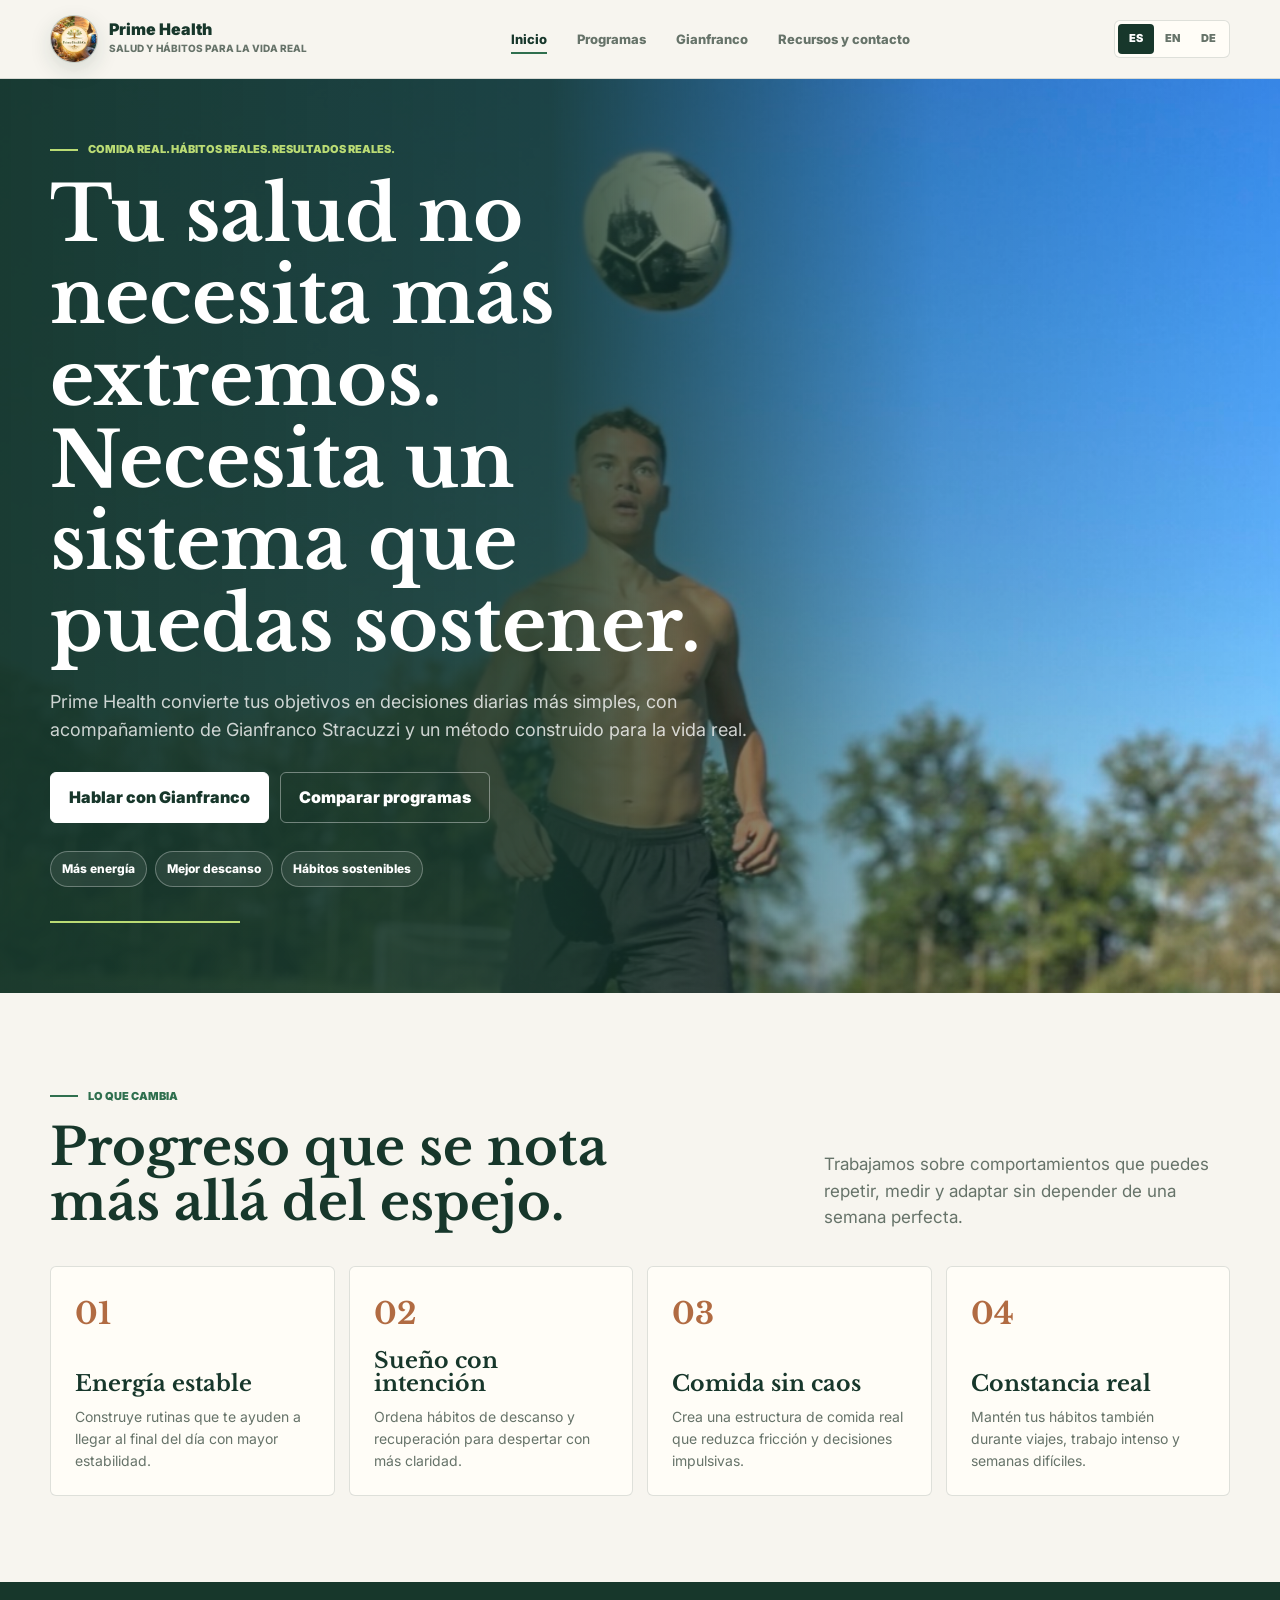
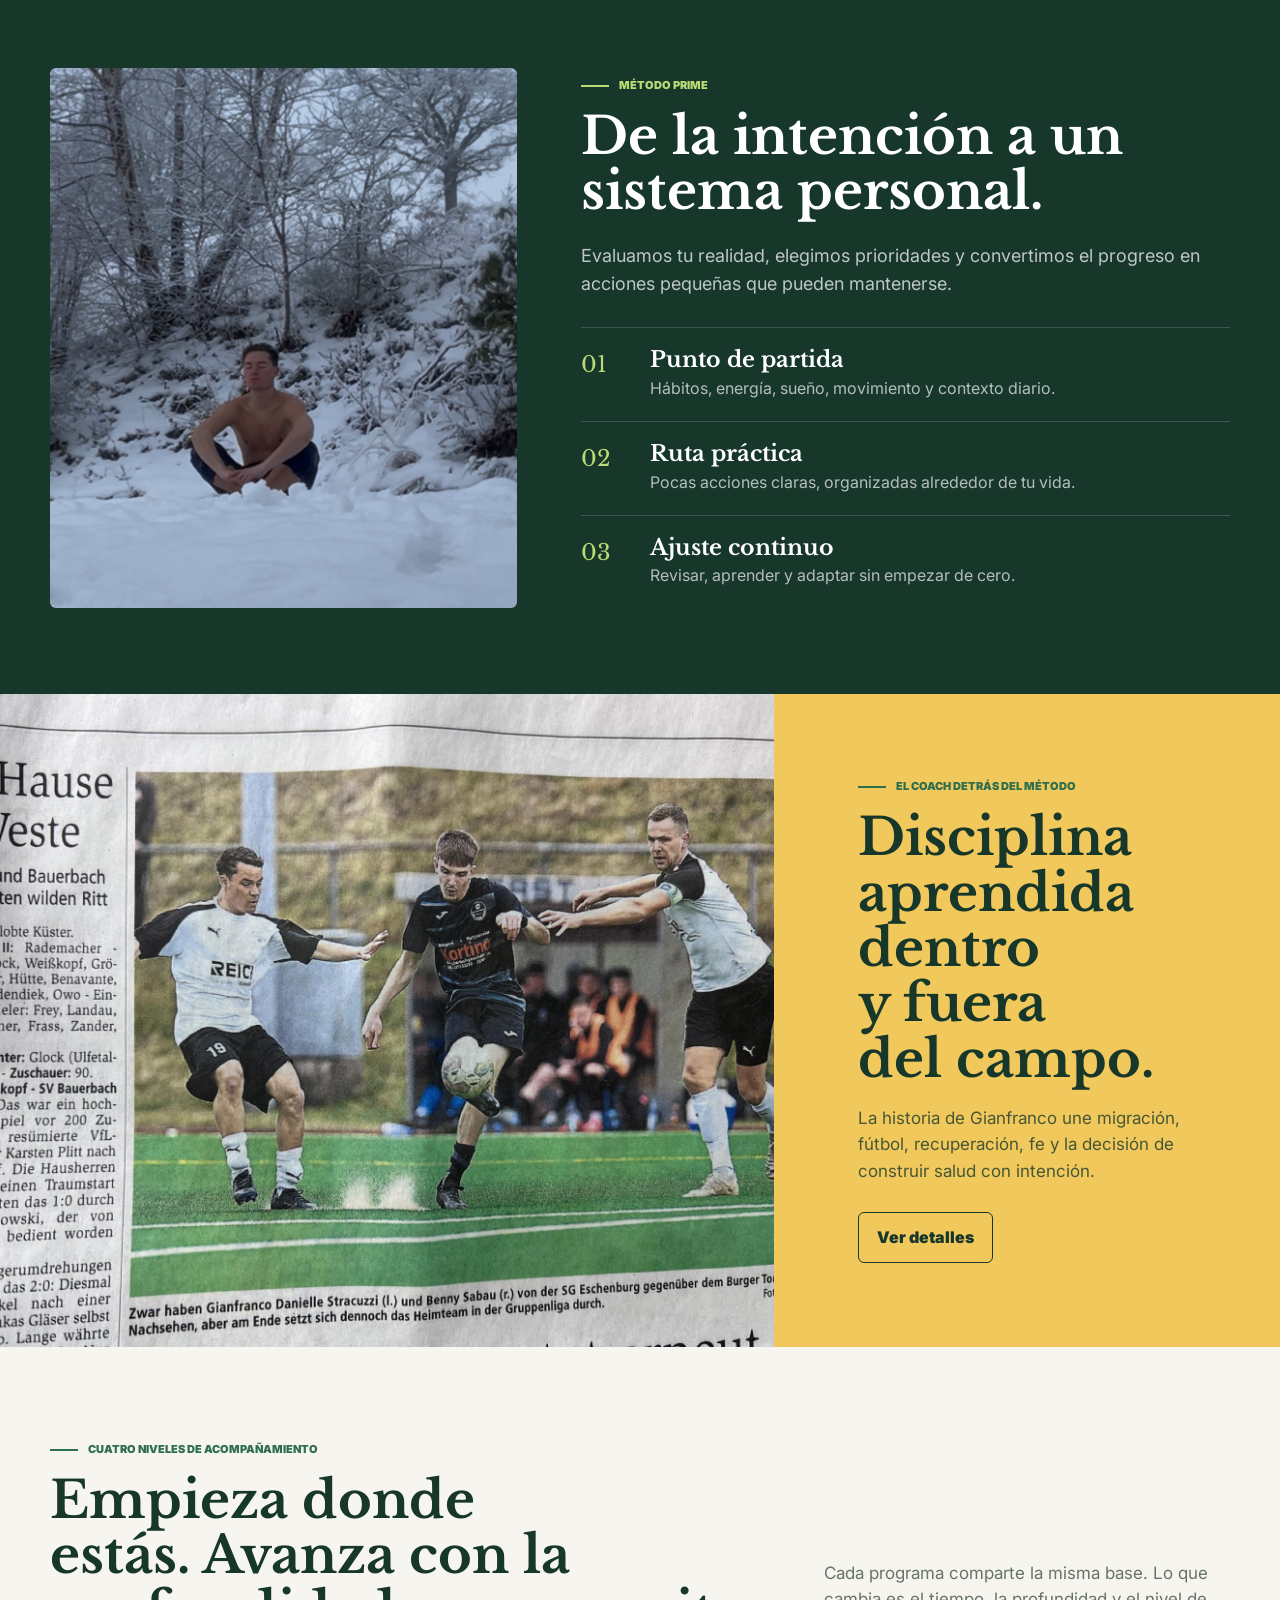
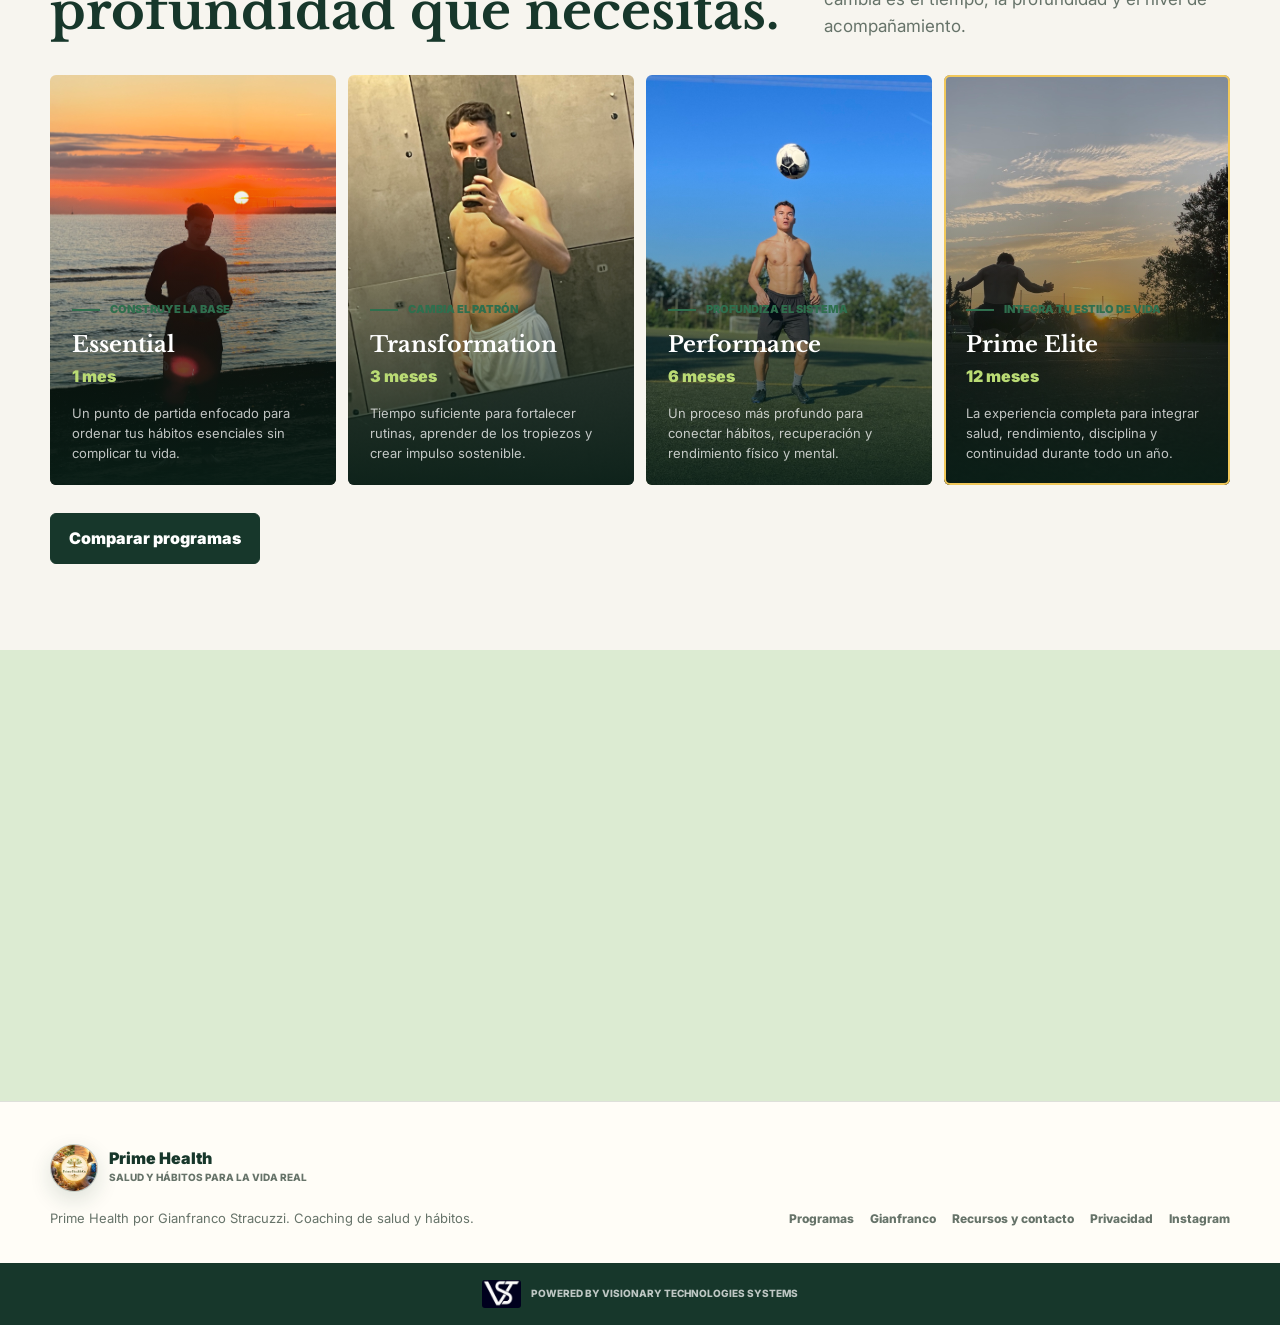
==== commit 5e80f314: "Add Prime Health favicon across pages" ====
--- a/index.html
+++ b/index.html
@@ -13,6 +13,7 @@
   <title>Prime Health | Salud y hábitos para la vida real</title>
   <link rel="preconnect" href="https://fonts.googleapis.com">
   <link rel="preconnect" href="https://fonts.gstatic.com" crossorigin>
+  <link rel="icon" href="/assets/prime-health-logo.jpg" type="image/jpeg">
   <link href="https://fonts.googleapis.com/css2?family=Inter:wght@400;500;600;700;800;900&amp;family=Libre+Baskerville:wght@400;700&amp;display=swap" rel="stylesheet">
   <link rel="stylesheet" href="/assets/site.css">
   <script type="application/ld+json">
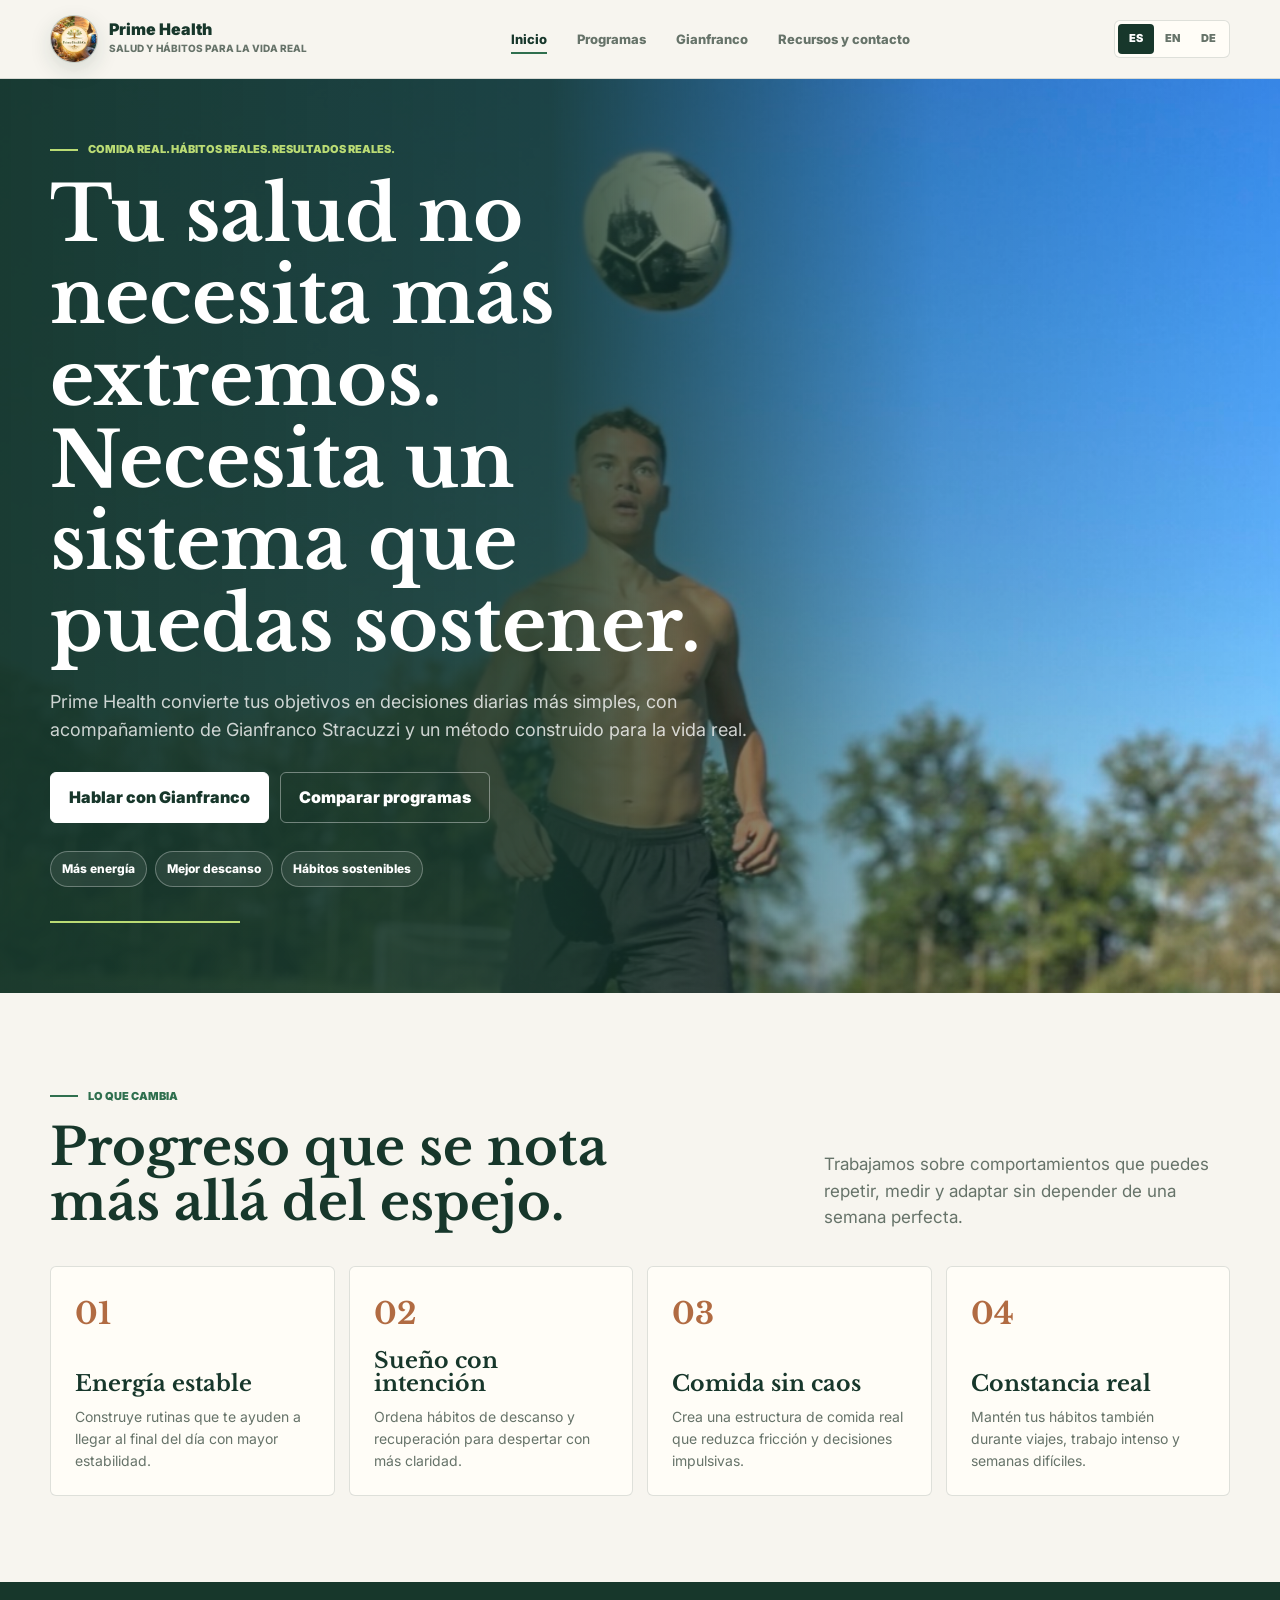
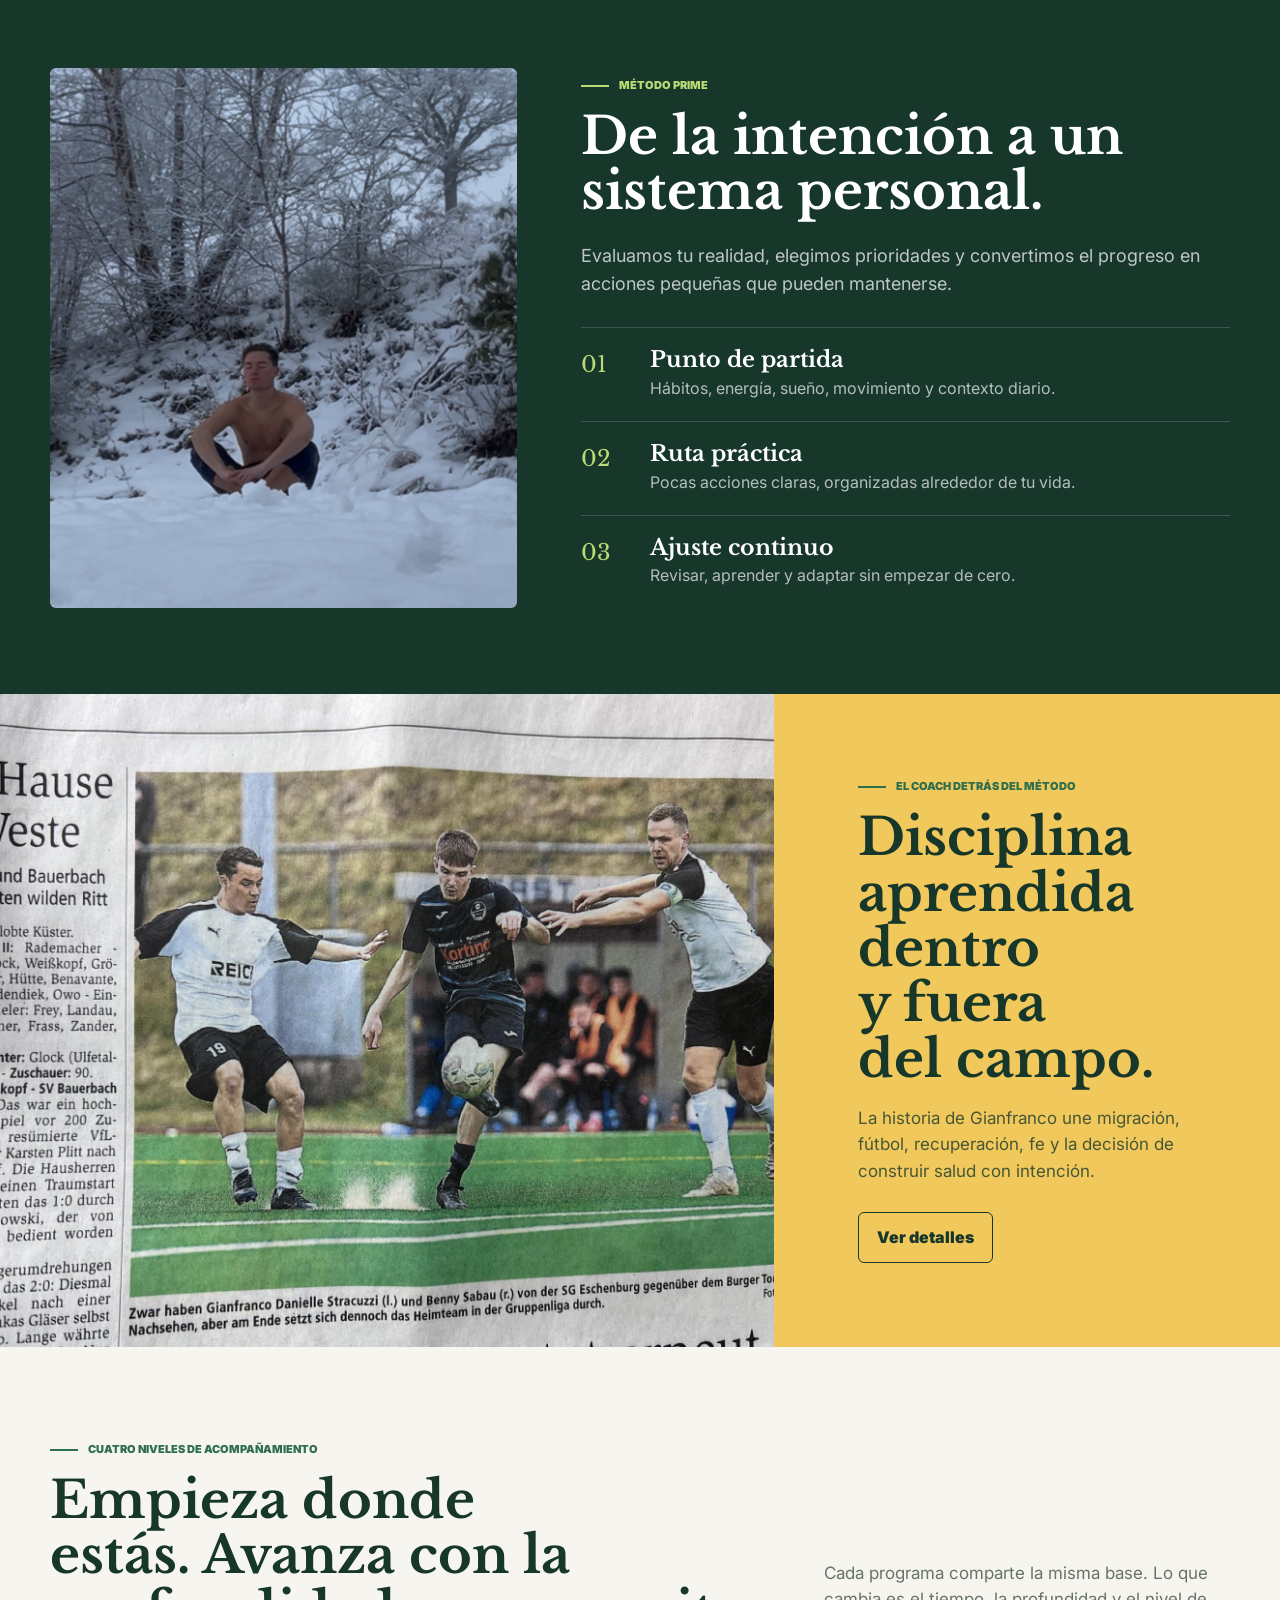
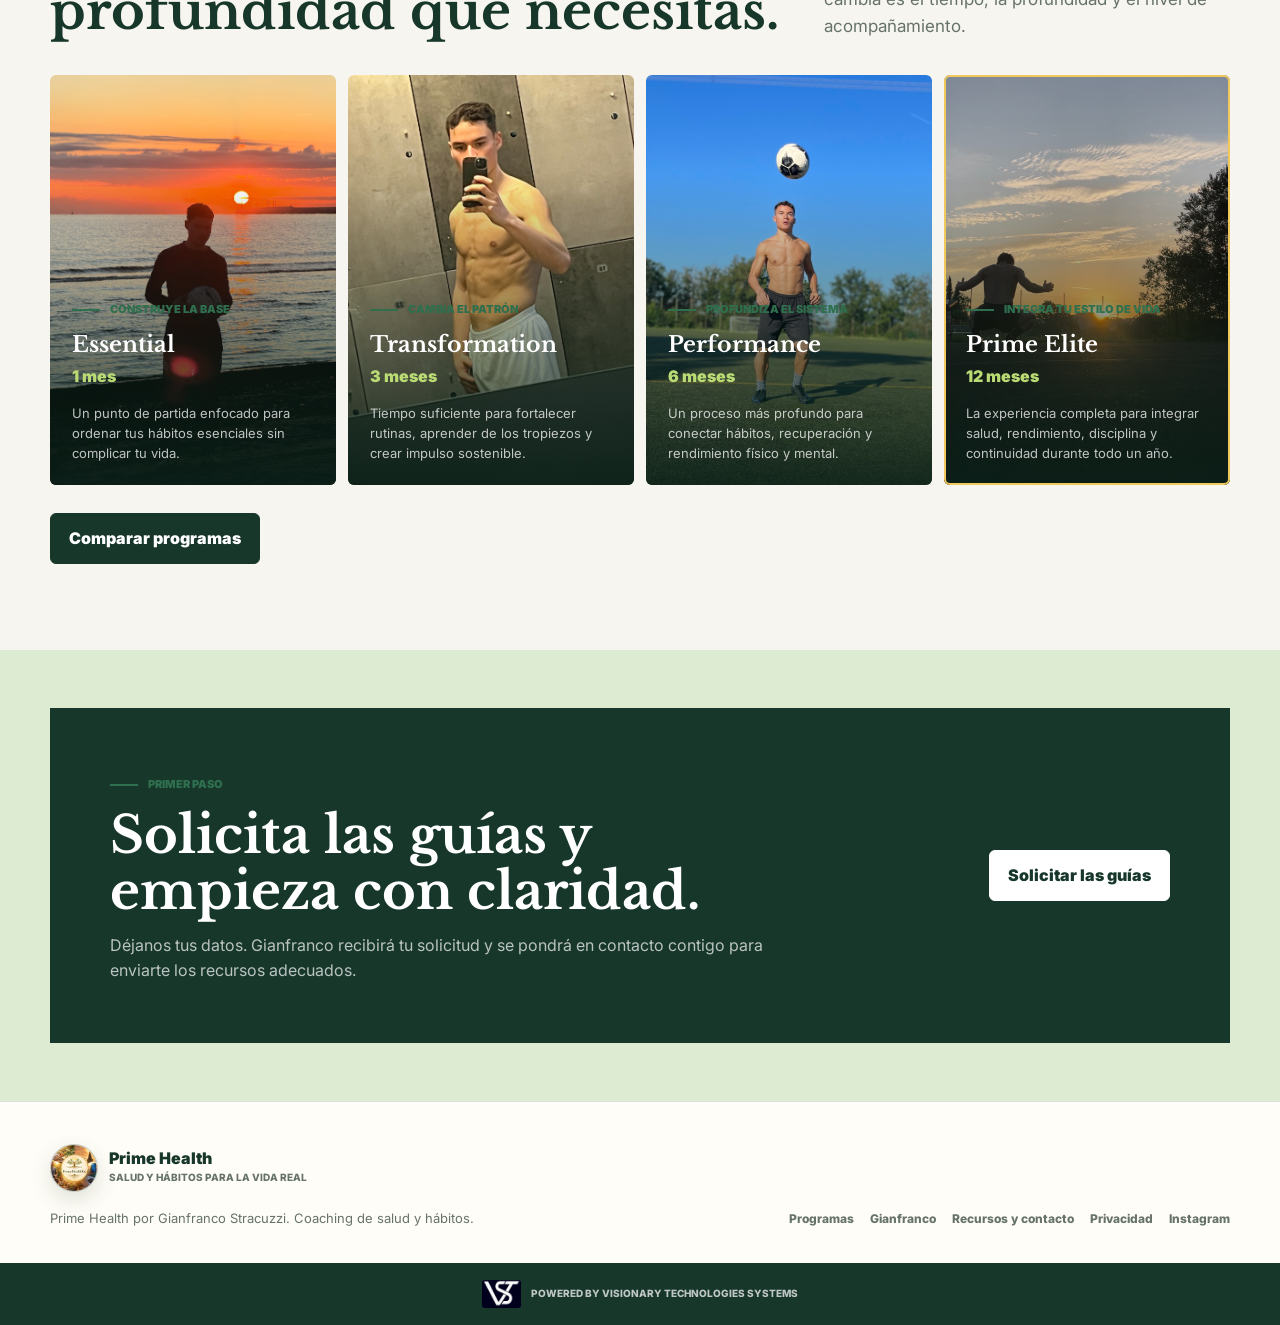
==== commit 0509dc00: "Update Prime Health Instagram profile" ====
--- a/index.html
+++ b/index.html
@@ -17,7 +17,7 @@
   <link href="https://fonts.googleapis.com/css2?family=Inter:wght@400;500;600;700;800;900&amp;family=Libre+Baskerville:wght@400;700&amp;display=swap" rel="stylesheet">
   <link rel="stylesheet" href="/assets/site.css">
   <script type="application/ld+json">
-    {"@context":"https://schema.org","@type":"Organization","name":"Prime Health","url":"https://prime-health-co.vercel.app/","email":"primexhealthgs@gmail.com","sameAs":["https://www.instagram.com/prime_health_co/","https://www.instagram.com/gstracuzzi10/"],"founder":{"@type":"Person","name":"Gianfranco Stracuzzi"}}
+    {"@context":"https://schema.org","@type":"Organization","name":"Prime Health","url":"https://prime-health-co.vercel.app/","email":"primexhealthgs@gmail.com","sameAs":["https://www.instagram.com/gian.health/"],"founder":{"@type":"Person","name":"Gianfranco Stracuzzi"}}
   </script>
 </head>
 <body data-page="home">
